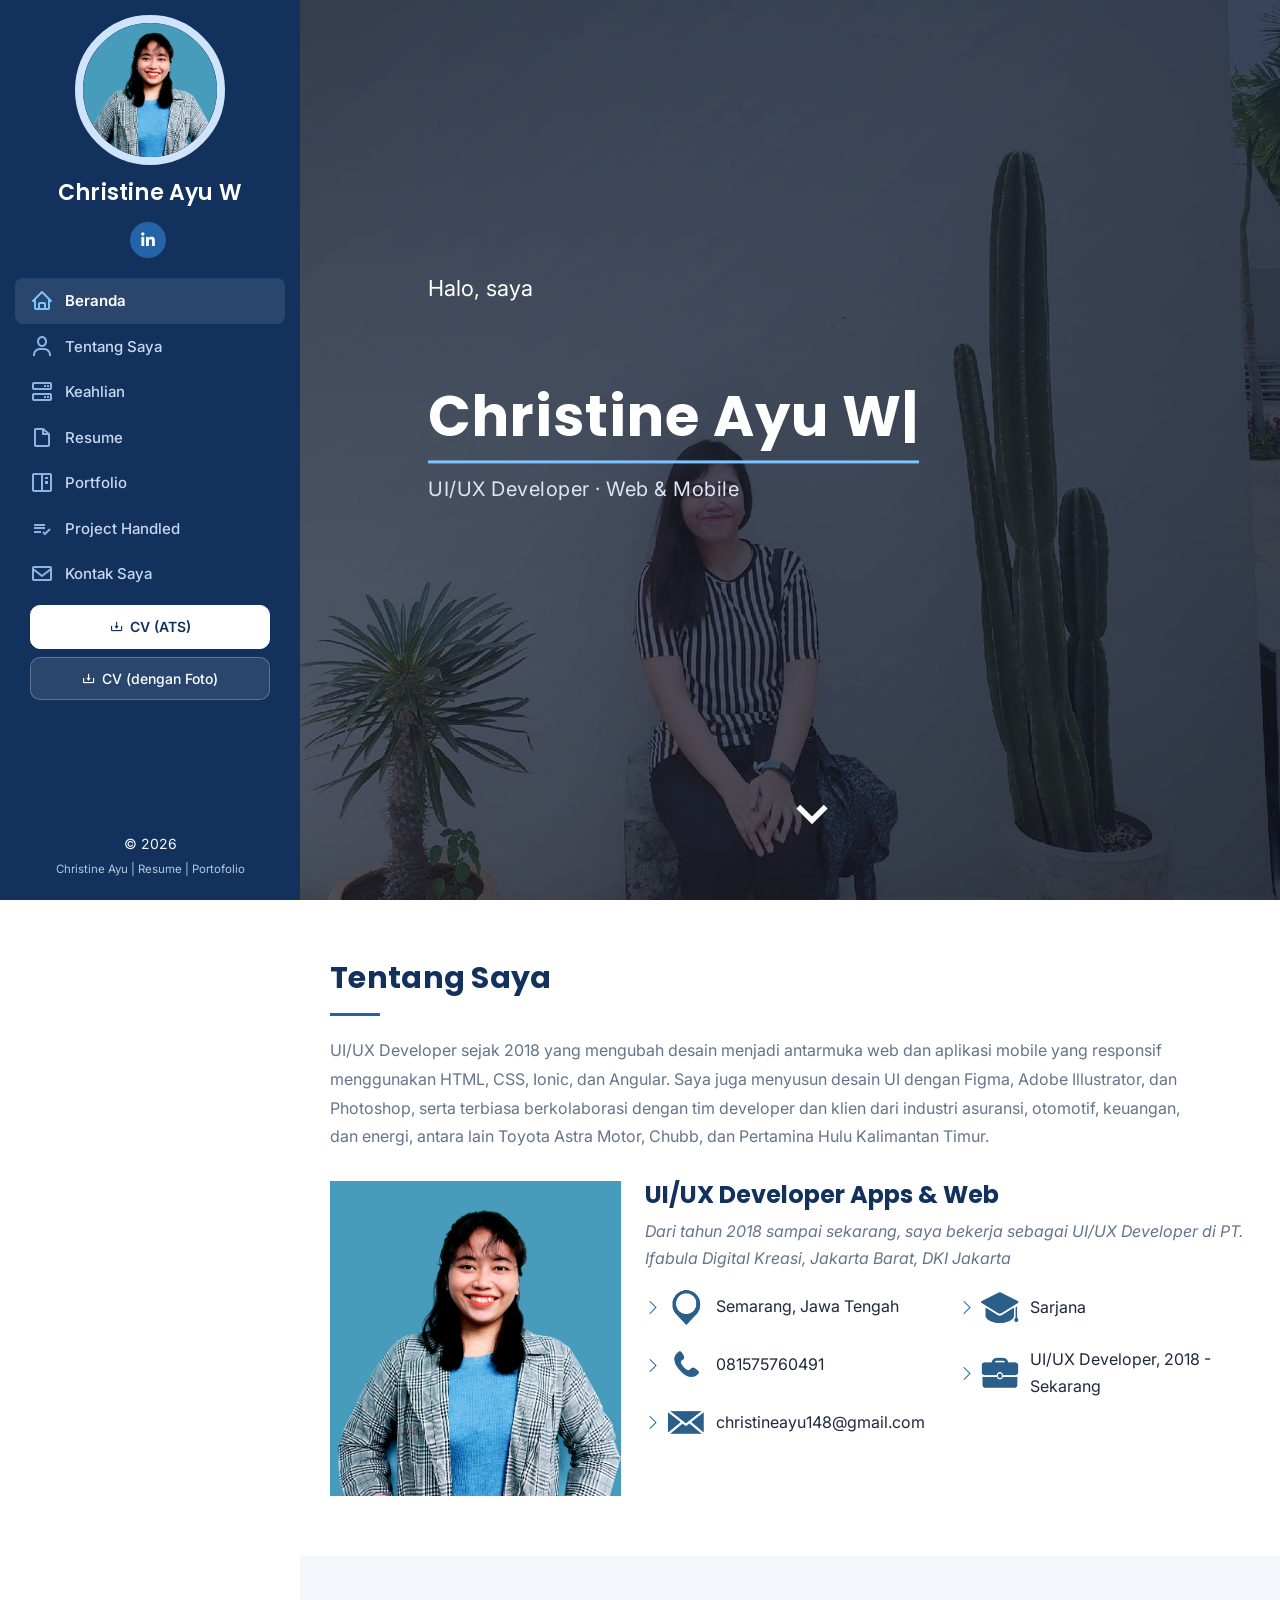
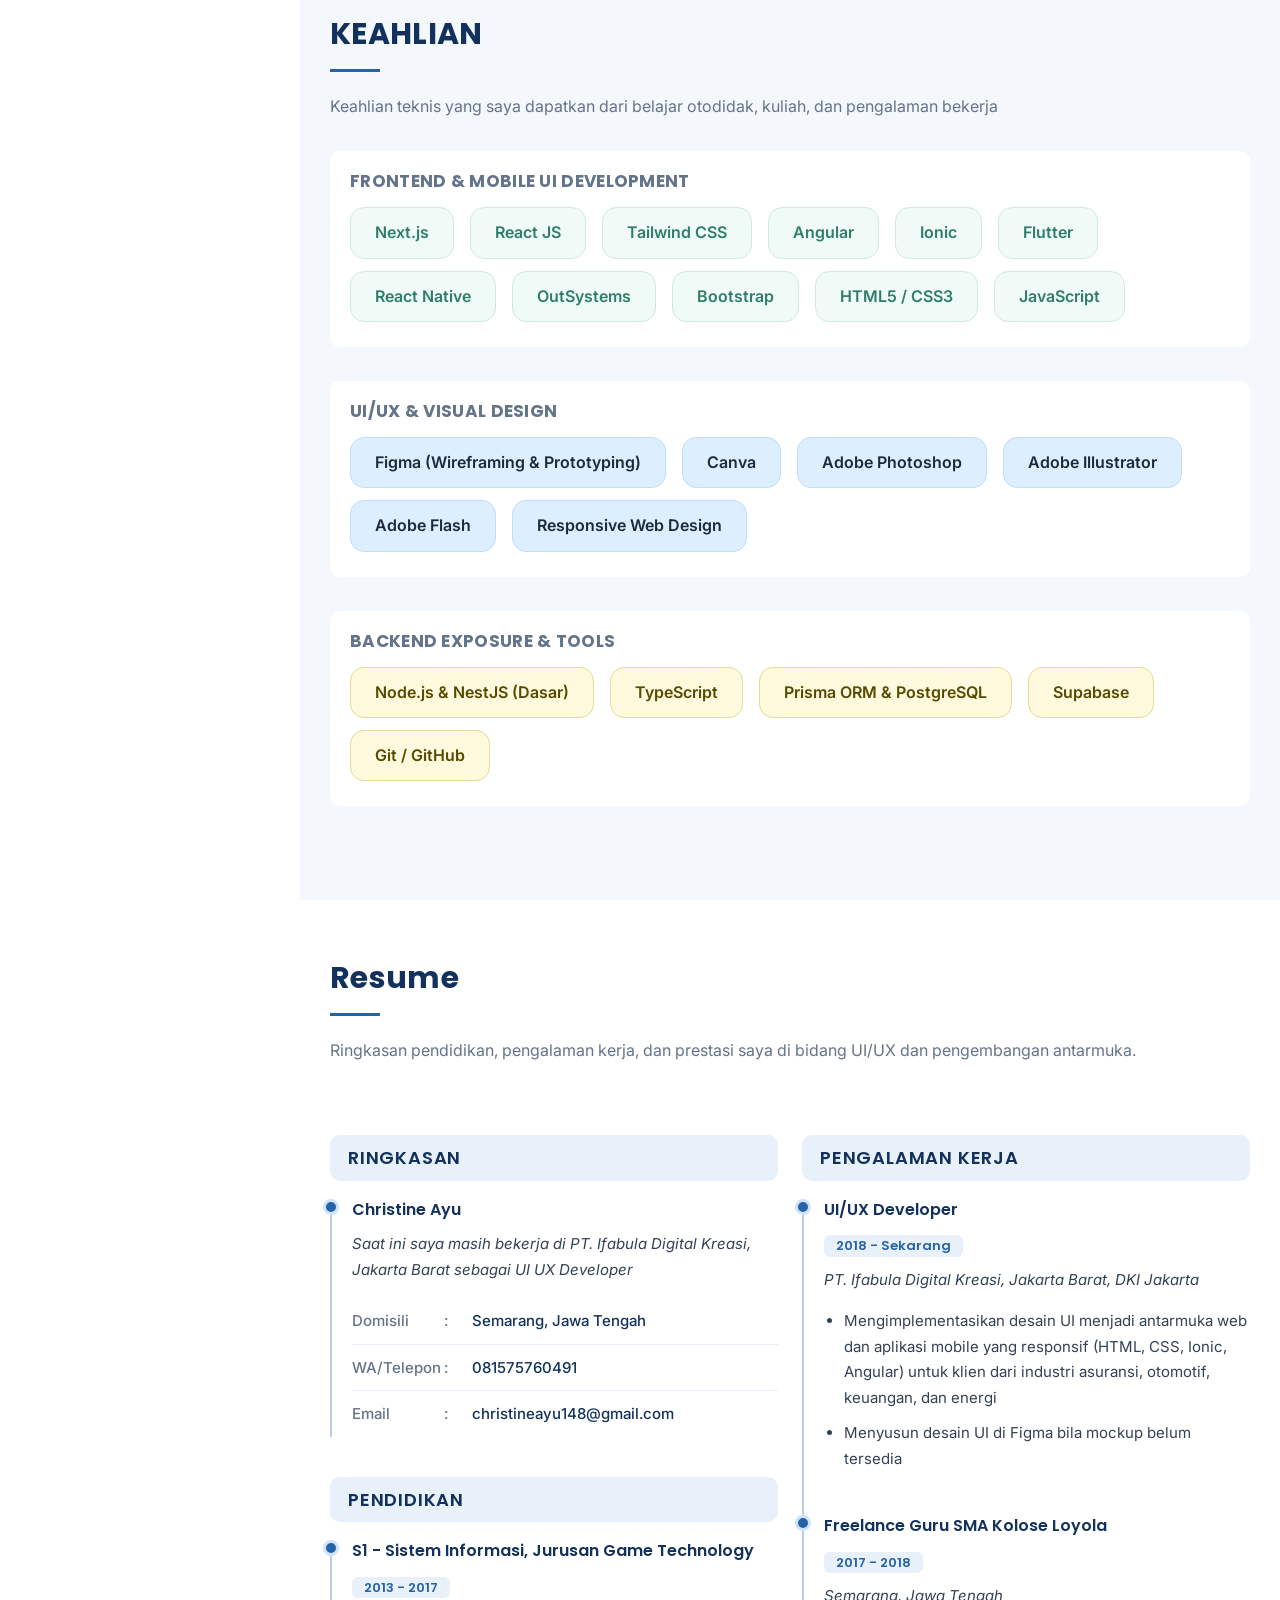
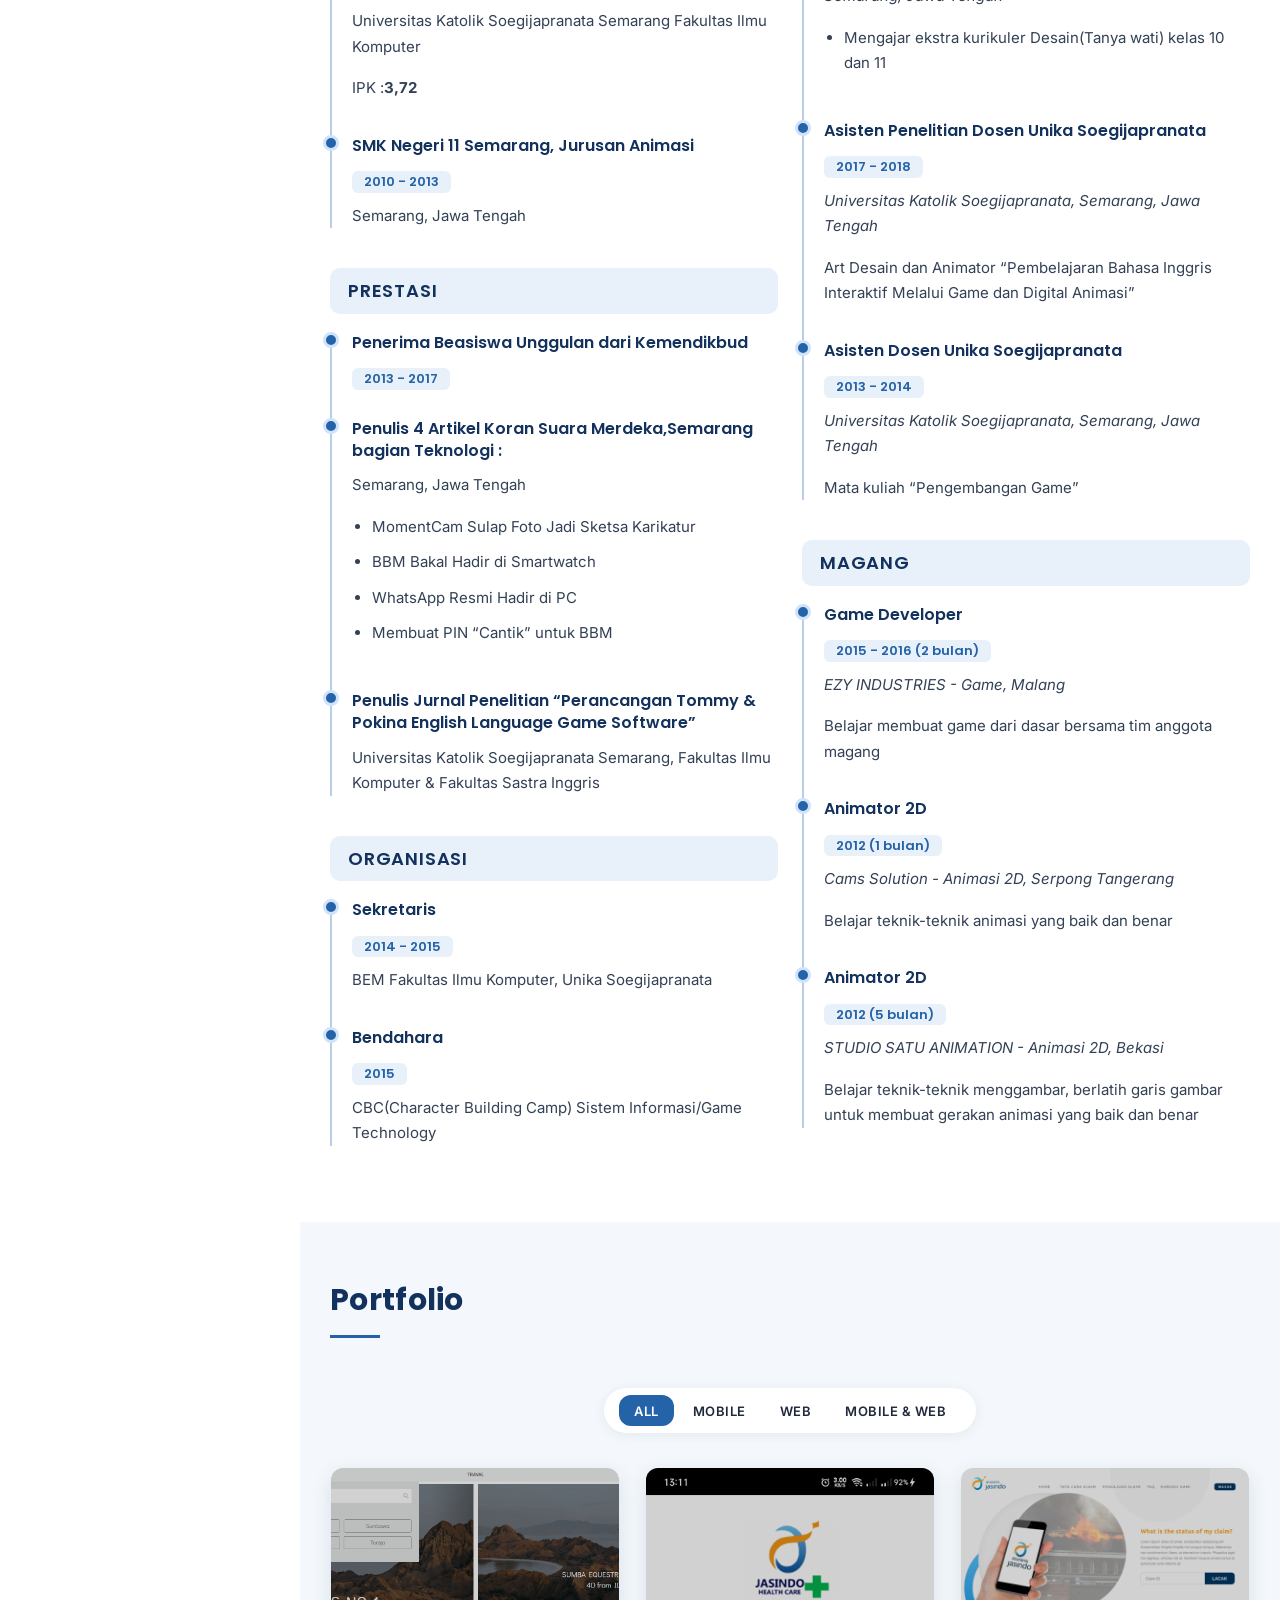
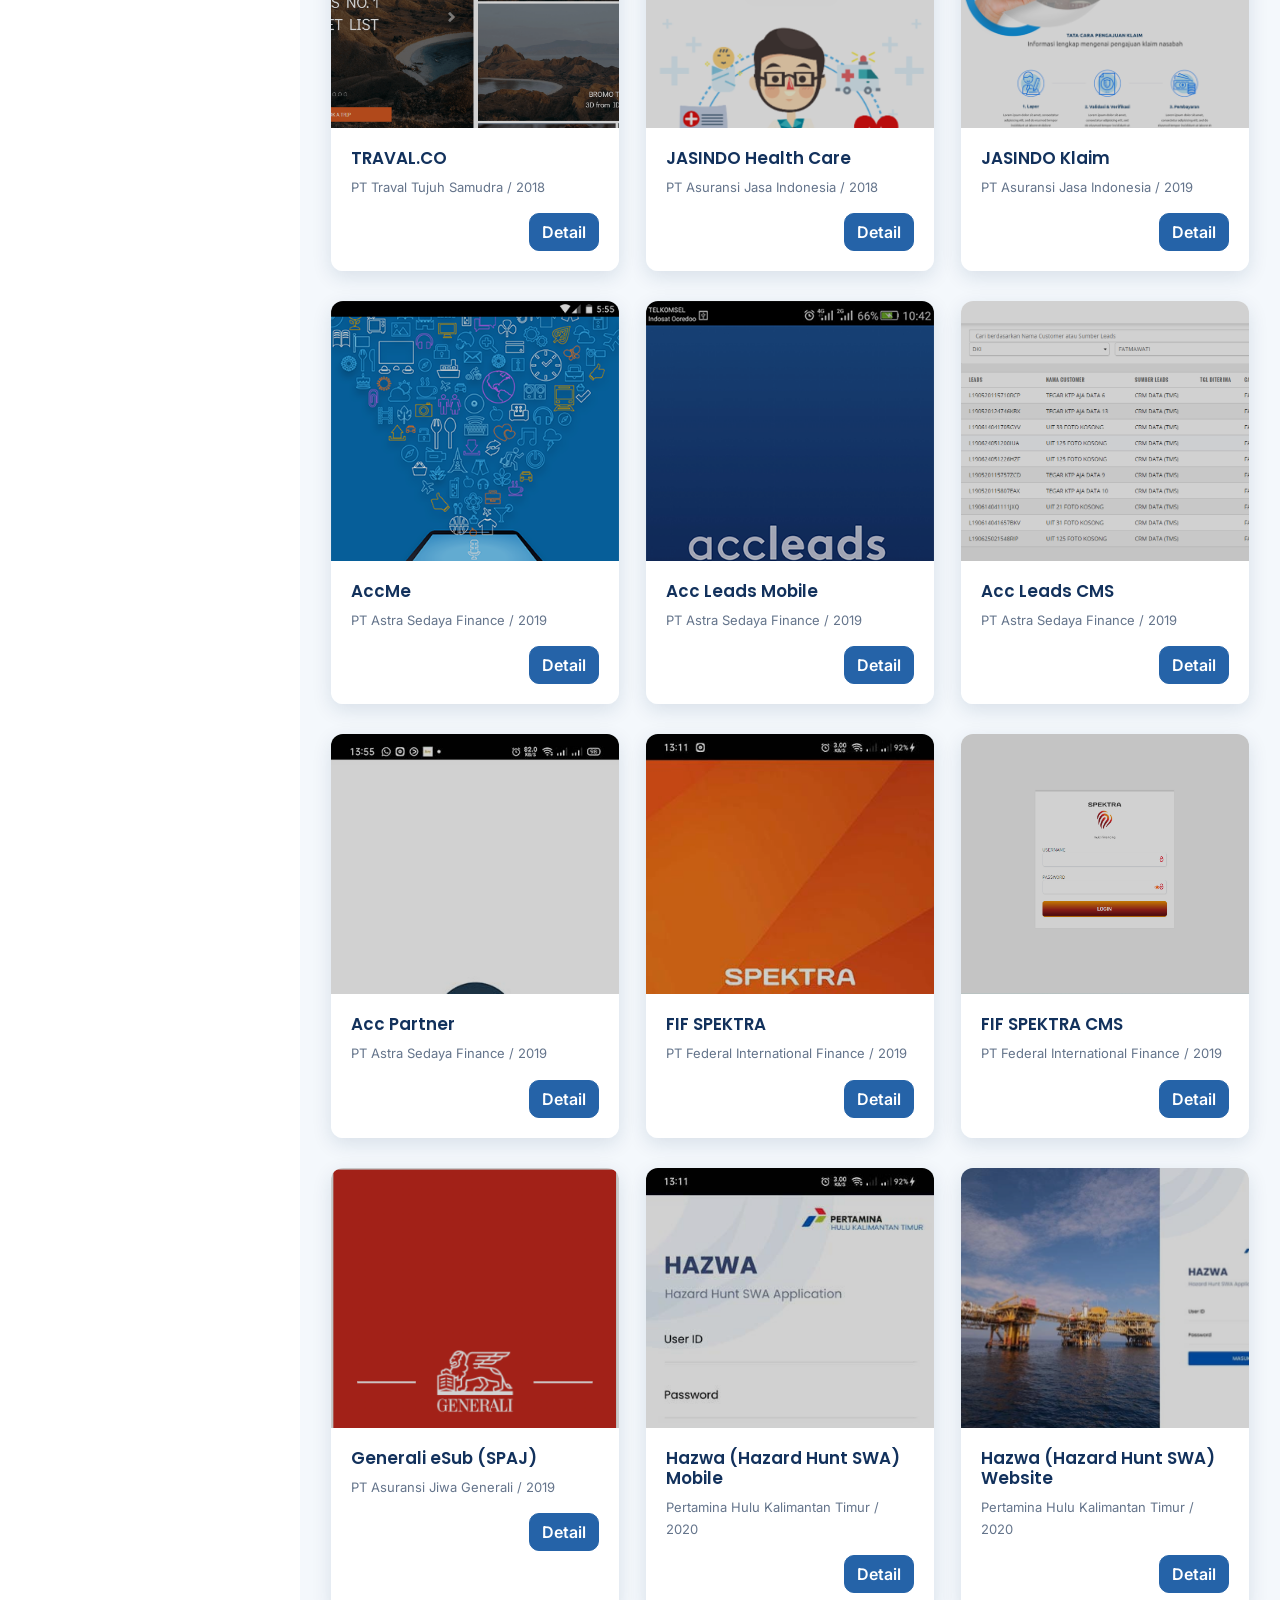
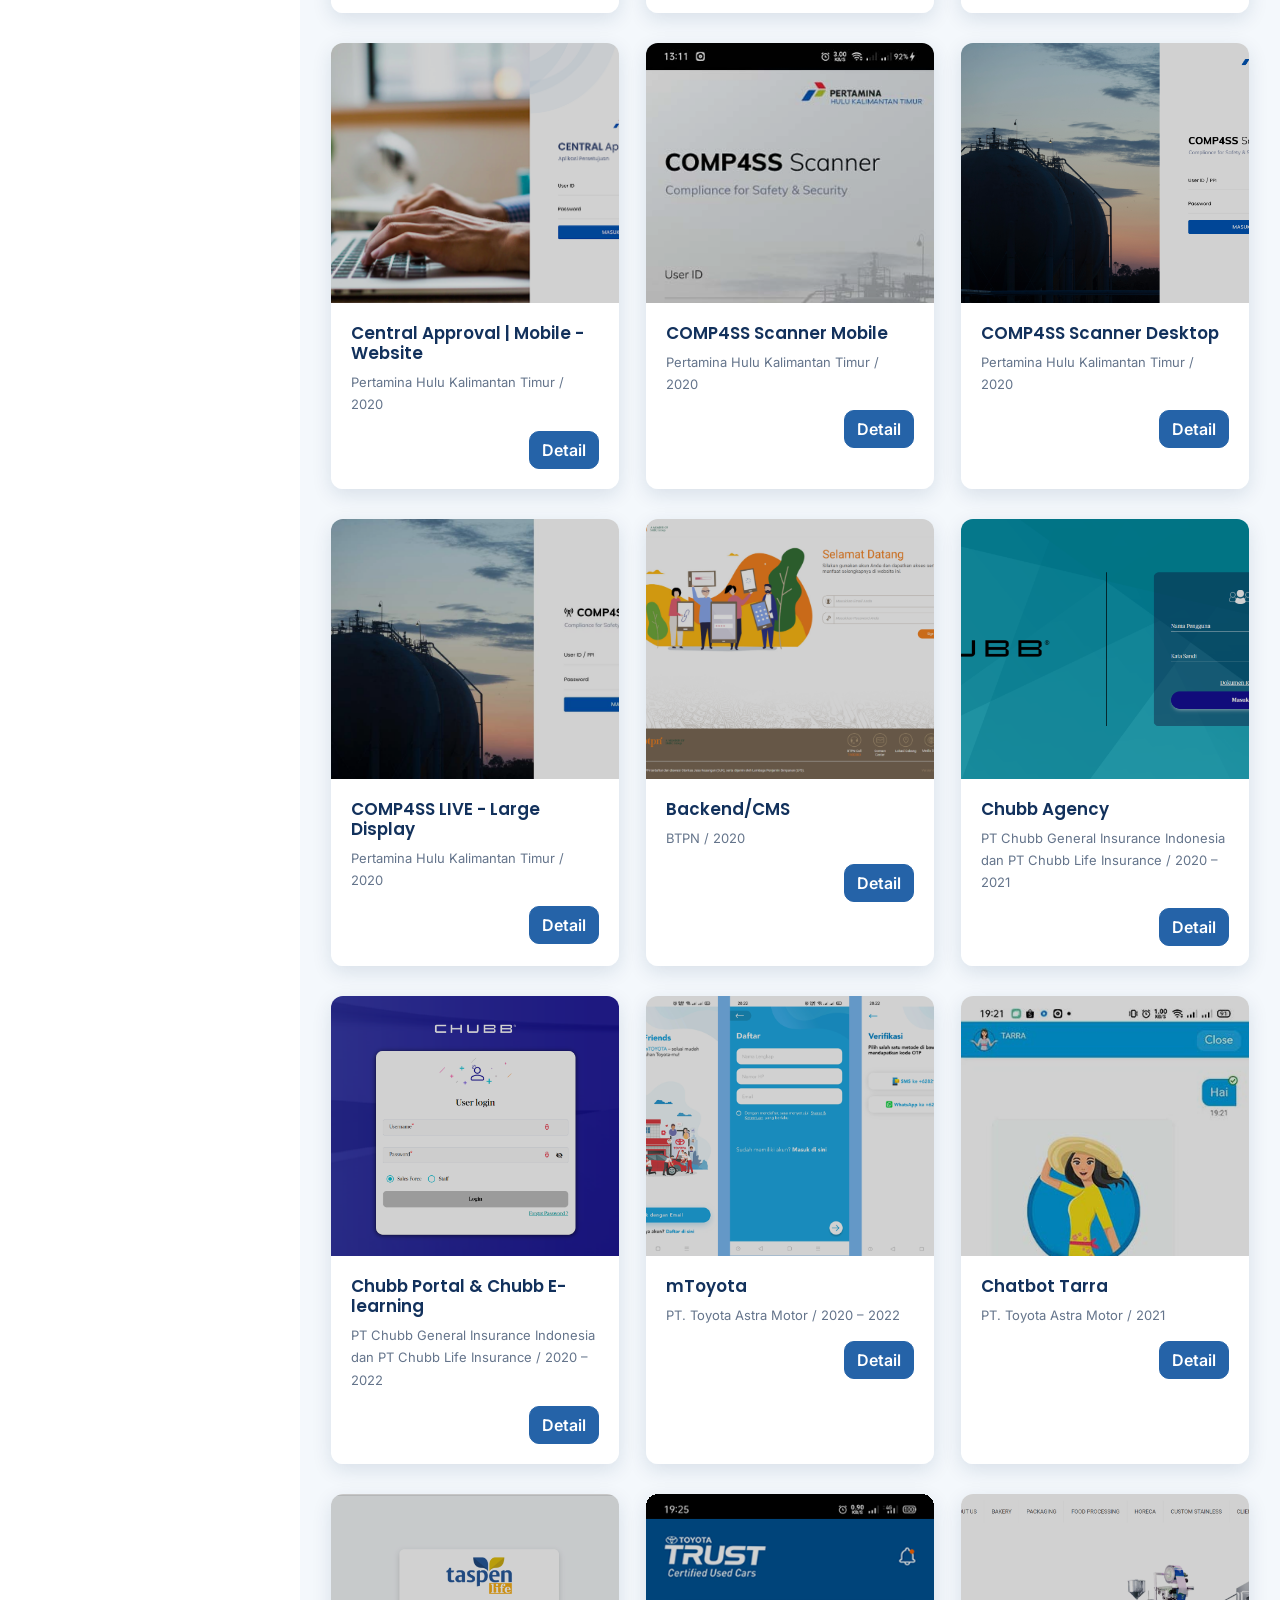
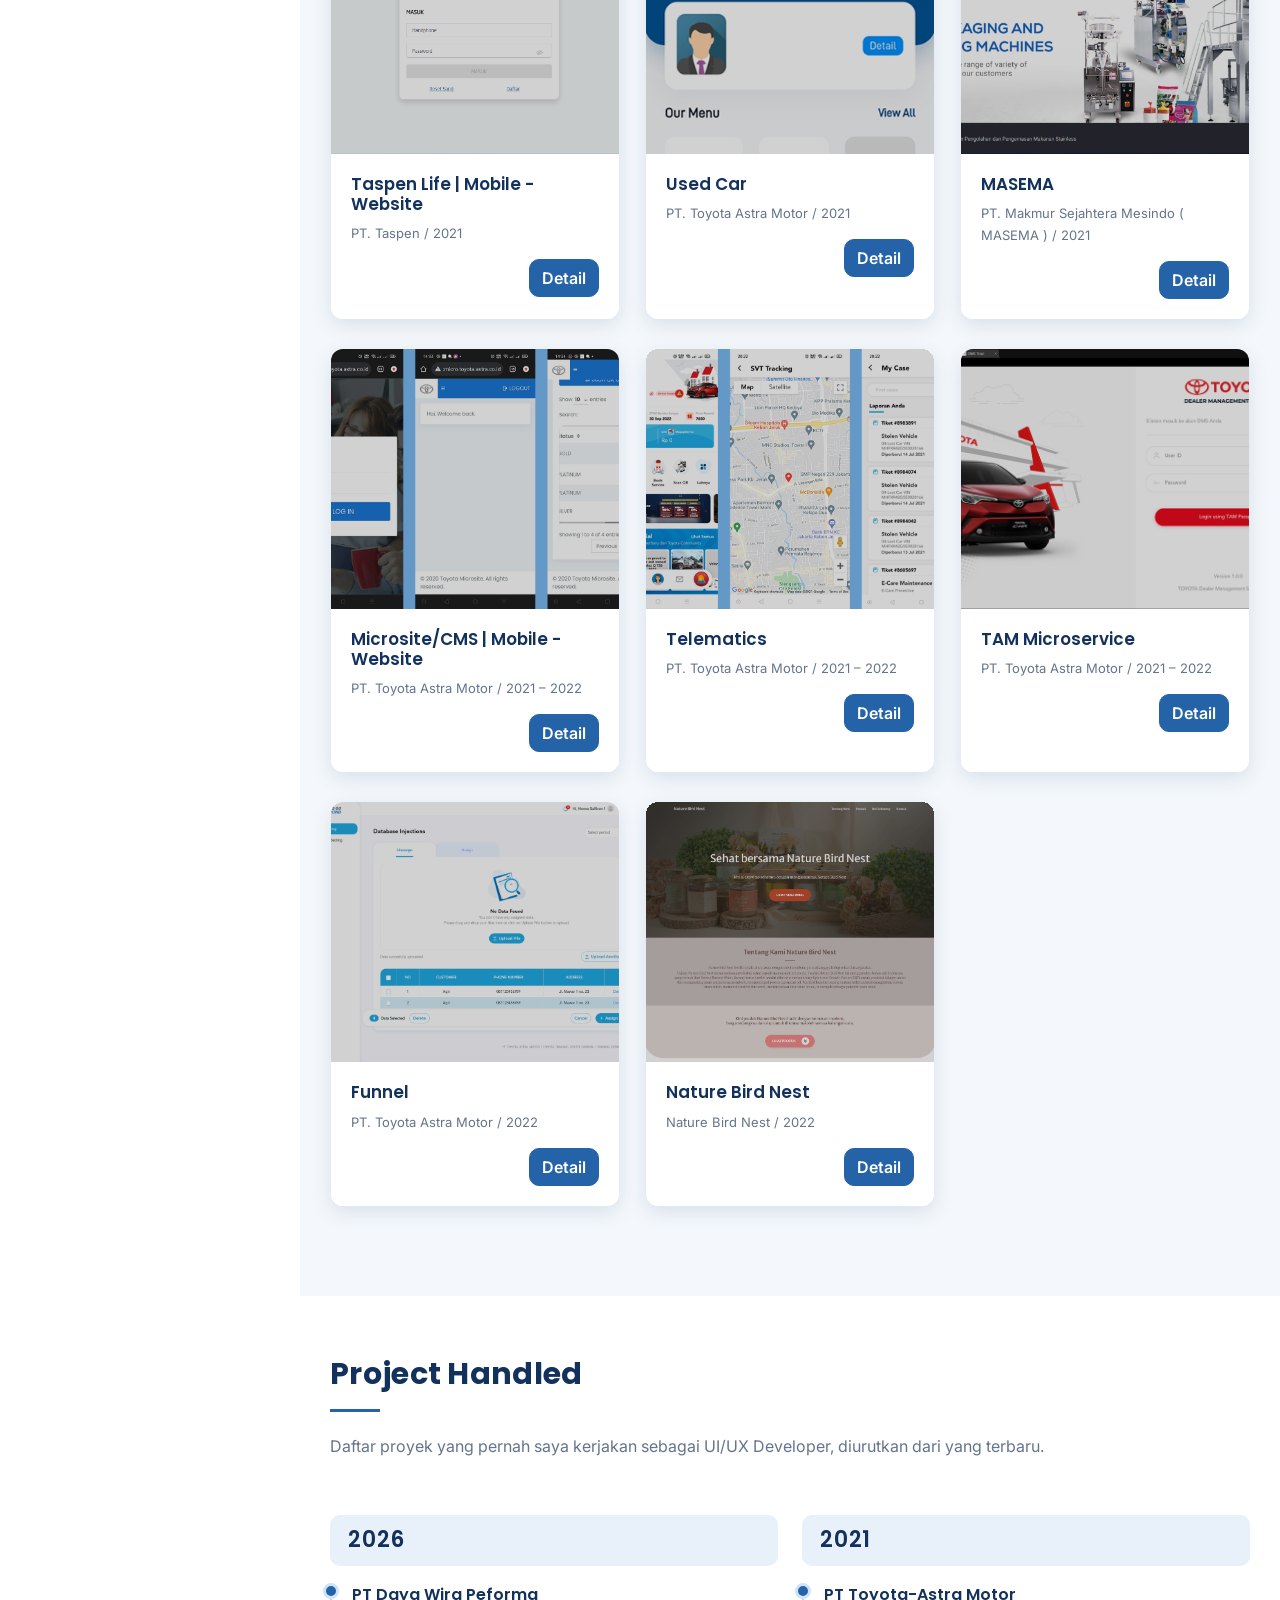
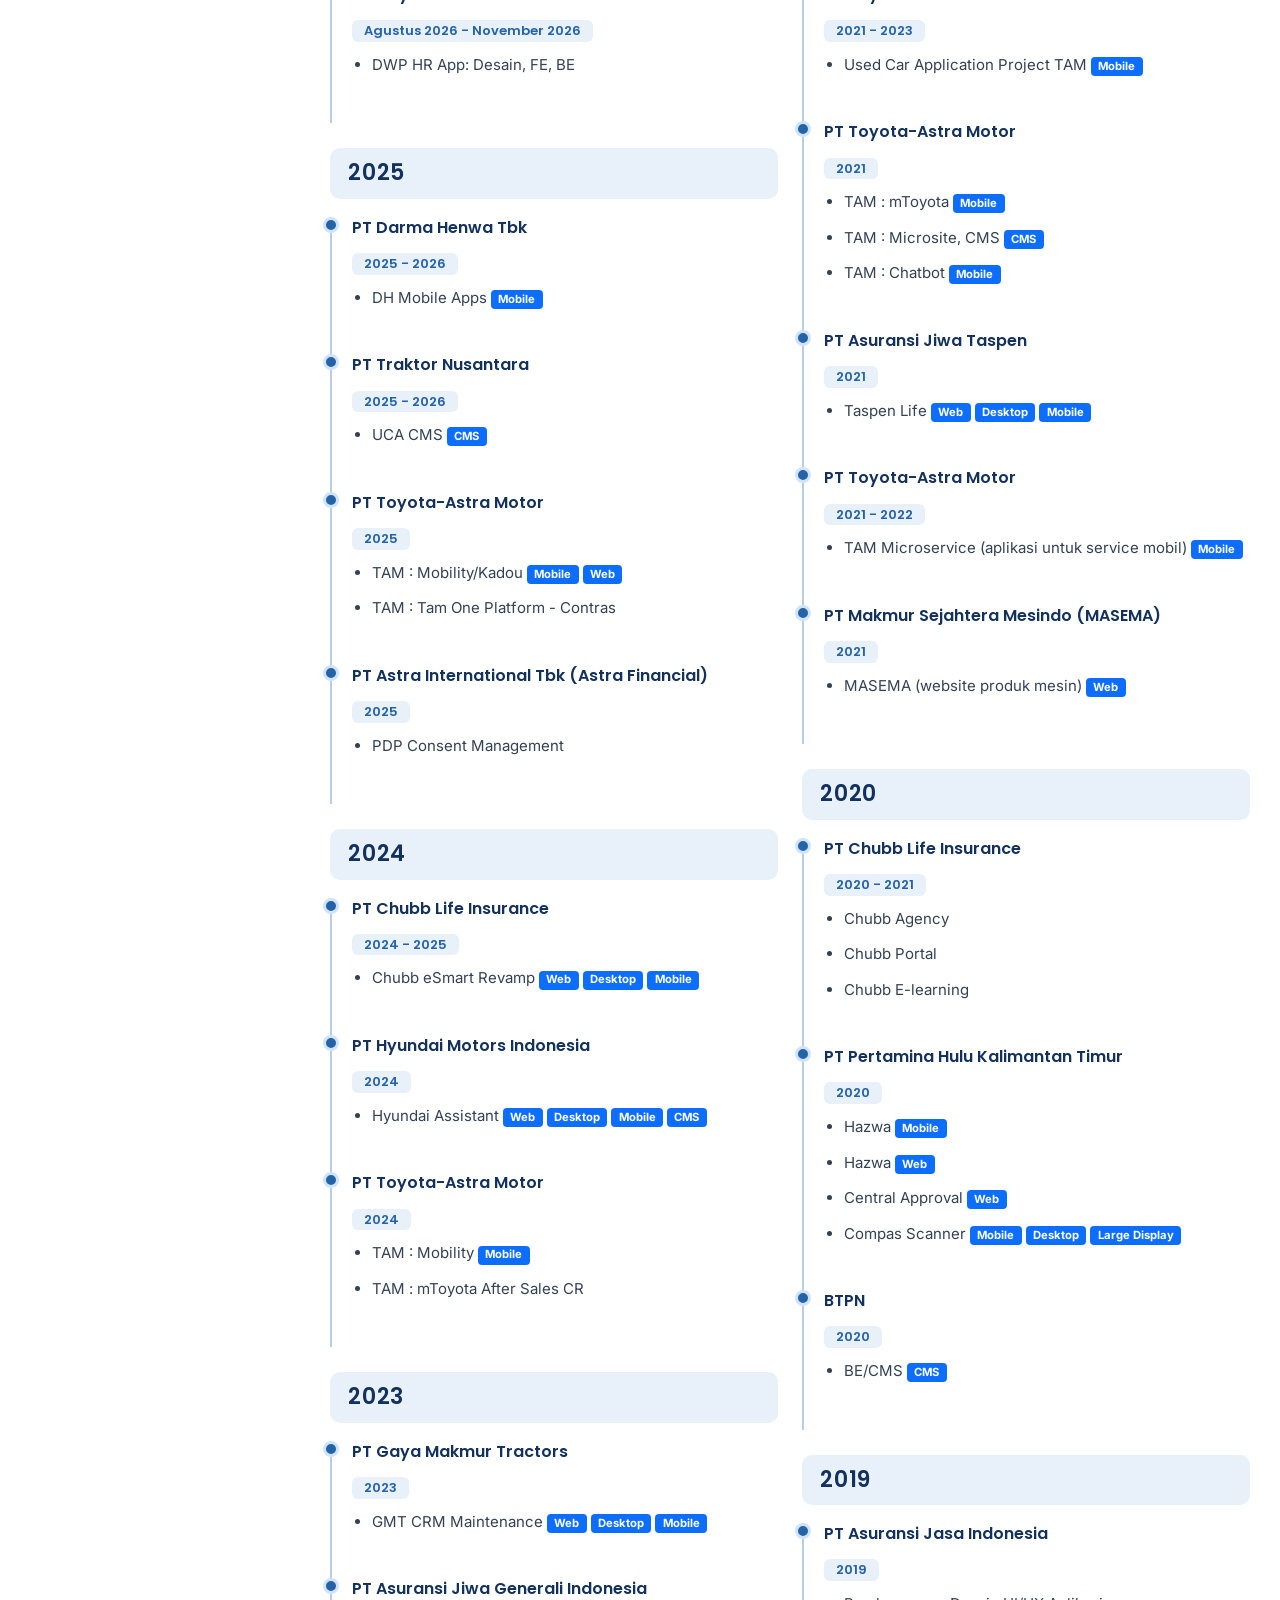
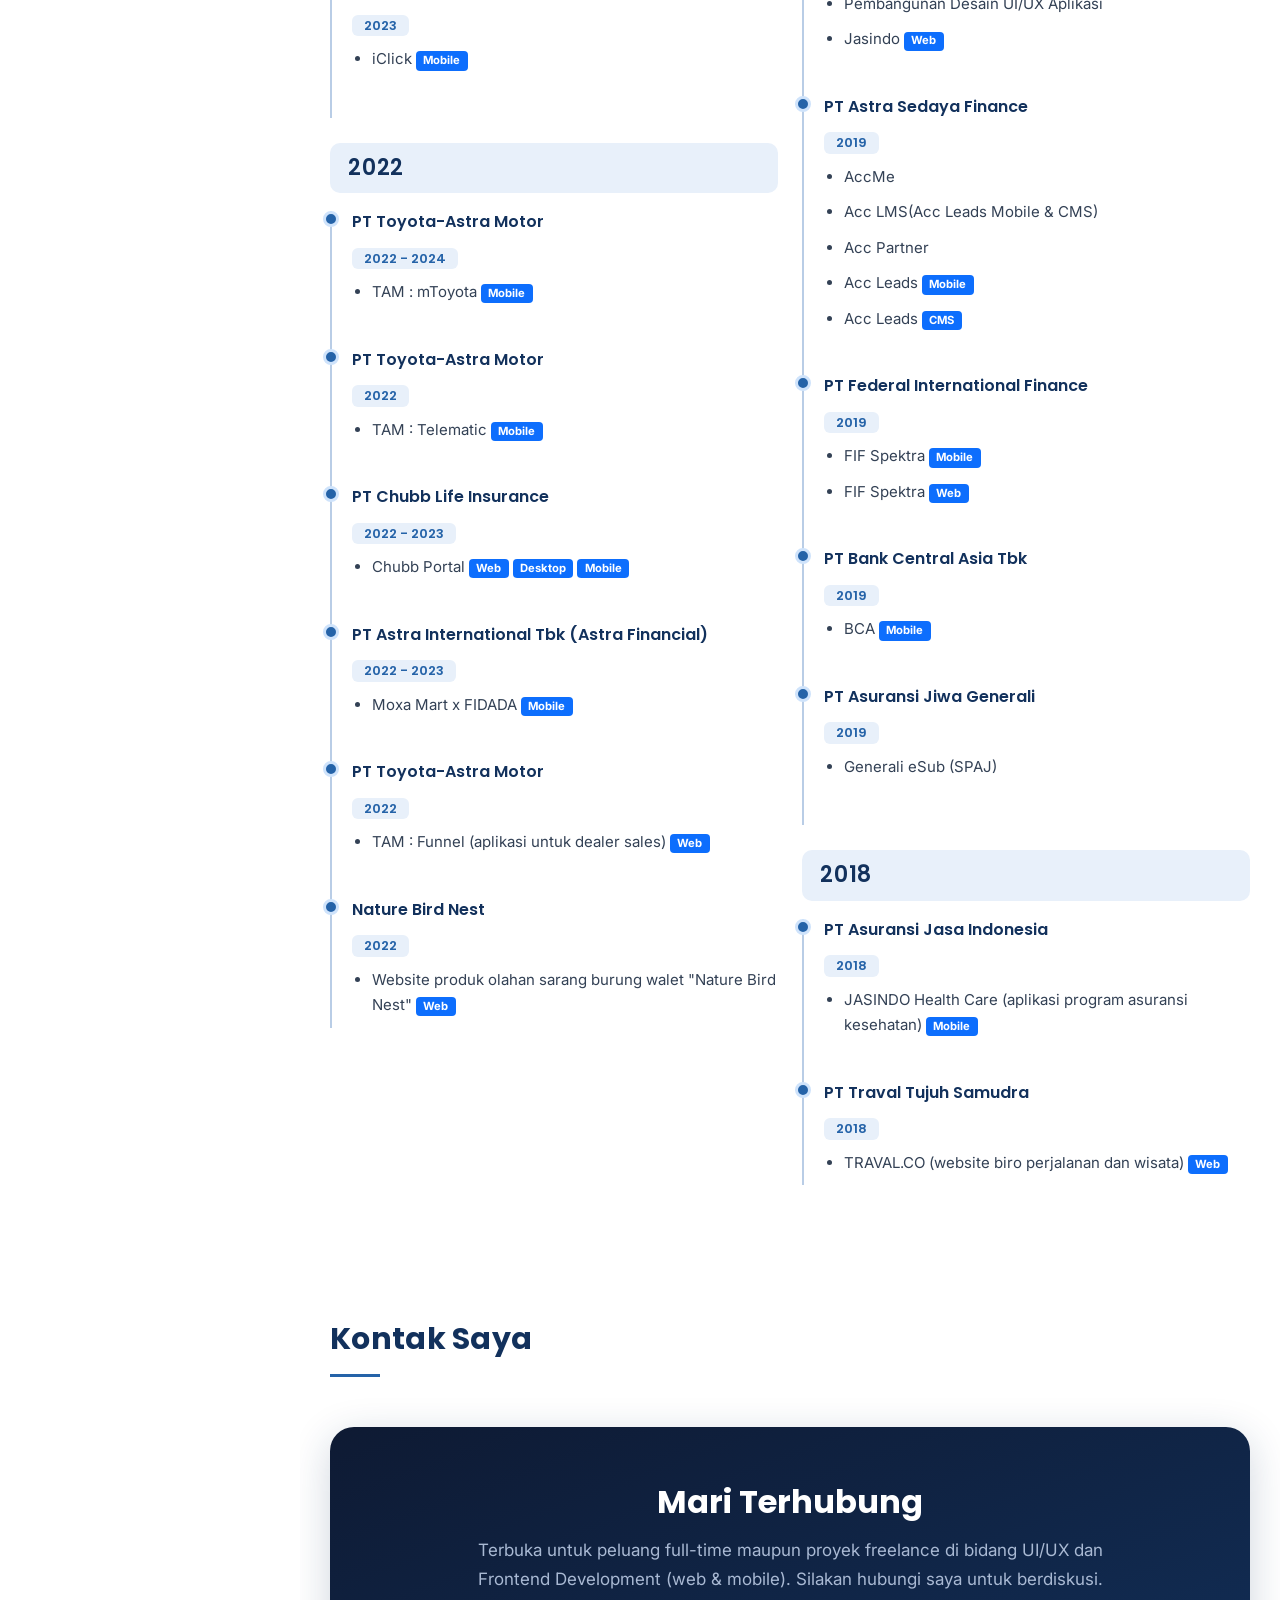
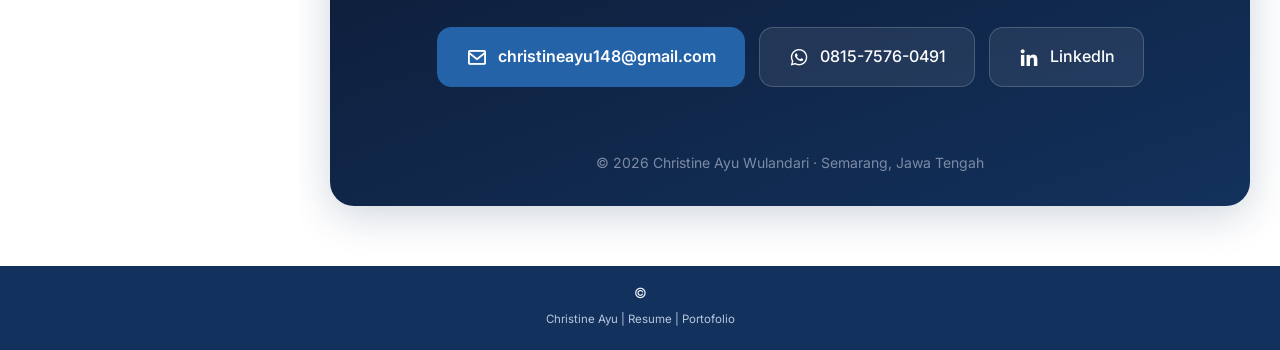
==== index.html @ aa84a395 "Initial commit - CV Online lagi new#10" ====
<!DOCTYPE html>
<html lang="en">

<head>
  <meta charset="utf-8">
  <meta content="width=device-width, initial-scale=1.0" name="viewport">

  <title>Christine Ayu W – UI/UX Developer | CV &amp; Portofolio</title>
  <meta content="CV dan portofolio Christine Ayu W, UI/UX Developer (web &amp; mobile) berbasis di Semarang." name="description">
  <meta content="" name="keywords">

  <!-- Favicons -->
  <link href="assets/img/favicon.png" rel="icon">
  <link href="assets/img/apple-touch-icon.png" rel="apple-touch-icon">

  <!-- Google Fonts -->
  <!-- <link href="https://fonts.googleapis.com/css?family=Open+Sans:300,300i,400,400i,600,600i,700,700i|Raleway:300,300i,400,400i,500,500i,600,600i,700,700i|Poppins:300,300i,400,400i,500,500i,600,600i,700,700i" rel="stylesheet"> -->

  <link rel="preconnect" href="https://fonts.googleapis.com">
  <link rel="preconnect" href="https://fonts.gstatic.com" crossorigin>
  <link href="https://fonts.googleapis.com/css2?family=Inter:wght@400;500;600&family=Poppins:wght@500;600;700&display=swap" rel="stylesheet">

  <!-- Vendor CSS Files -->
  <link href="assets/vendor/aos/aos.css" rel="stylesheet">
  <link href="assets/vendor/bootstrap/css/bootstrap.min.css" rel="stylesheet">
  <link href="assets/vendor/bootstrap-icons/bootstrap-icons.css" rel="stylesheet">
  <link href="assets/vendor/boxicons/css/boxicons.min.css" rel="stylesheet">
  <link href="assets/vendor/glightbox/css/glightbox.min.css" rel="stylesheet">
  <link href="assets/vendor/swiper/swiper-bundle.min.css" rel="stylesheet">

  <!-- Template Main CSS File -->
  <link href="assets/css/style.css" rel="stylesheet">
  <link href="assets/css/components.css" rel="stylesheet">
  <!-- =======================================================
  * Template Name: iPortfolio - v3.7.0
  * Template URL: https://bootstrapmade.com/iportfolio-bootstrap-portfolio-websites-template/
  * Author: BootstrapMade.com
  * License: https://bootstrapmade.com/license/
  ======================================================== -->
<style>
  #hero .hero-role{font-size:20px;margin-top:22px;letter-spacing:.5px}
  .skill-block{margin-bottom:34px}
  .skill-block h4{font-size:17px;font-weight:700;text-transform:uppercase;letter-spacing:.3px;color:#64748b;margin-bottom:16px;font-family:"Poppins",sans-serif}
  .skill-chip{display:inline-block;border-radius:14px;padding:11px 24px;margin:0 12px 12px 0;font-size:16px;font-weight:600}
  .chip-fe{background:#f0faf6;border:1px solid #d3e8e0;color:#2f7d6b}
  .chip-ux{background: #ddeeff;color: #1e293b;border: 1px solid #bddeff;}
  .chip-be{background: #fffadd;color: #574a00;border: 1px solid #e6da95;}
</style>
</head>

<body>

  <!-- ======= Mobile nav toggle button ======= -->
  <i class="bi bi-list mobile-nav-toggle d-xl-none"></i>

  <!-- ======= Header ======= -->
  <header id="header">
  <div class="d-flex flex-column">

    <div class="profile">
      <div class="box-avatar">
        <img src="assets/img/edit-foto-selfie.png" alt="" class="img-avatar">
      </div>
      <h1 class="text-light"><a href="index.html">Christine Ayu W</a></h1>
      <div class="social-links mt-3 text-center">
        <!-- <a href="#" class="twitter"><i class="bx bxl-twitter"></i></a>
        <a href="#" class="facebook"><i class="bx bxl-facebook"></i></a> -->
        <a href="https://www.linkedin.com/in/christine-ayu-21b0bb151" class="linkedin"><i class="bx bxl-linkedin"></i></a>
      </div>
    </div>

    <nav id="navbar" class="nav-menu navbar">
      <ul>
        <li><a href="#hero" class="nav-link scrollto active"><i class="bx bx-home"></i> <span>Beranda</span></a></li>
        <li><a href="#about" class="nav-link scrollto"><i class="bx bx-user"></i> <span>Tentang Saya</span></a></li>
        <li><a href="#skills" class="nav-link scrollto"><i class="bx bx-server"></i> <span>Keahlian</span></a></li>
        <li><a href="#resume" class="nav-link scrollto"><i class="bx bx-file-blank"></i> <span>Resume</span></a></li>
        <li><a href="#portofolio" class="nav-link scrollto"><i class="bx bx-book-content"></i> <span>Portfolio</span></a></li>
        <li><a href="index.php#projects" class="nav-link scrollto"><i class="bx bx-list-check"></i> <span>Project Handled</span></a></li>
        <li><a href="#contact" class="nav-link scrollto"><i class="bx bx-envelope"></i> <span>Kontak Saya</span></a></li>
      </ul>
    </nav><!-- .nav-menu -->
    <div class="sidebar-cv">
      <a class="sc-btn sc-main" href="assets/cv/CV_ATS_Christine_Ayu_Wulandari.pdf" download><i class="bx bx-download"></i> CV (ATS)</a>
      <a class="sc-btn" href="assets/cv/CV_Christine_Ayu_Wulandari_Berwarna.pdf" download><i class="bx bx-download"></i> CV (dengan Foto)</a>
    </div>
    <footer id="footer">
      <div class="copyright">
        <span>&copy;</span>
        <span id="copyright"><script>document.getElementById('copyright').appendChild(document.createTextNode(new Date().getFullYear()))</script></span>
      </div>
      <div class="credits">Christine Ayu | Resume | Portofolio</div>
    </footer>
  </div>
</header><!-- End Header -->
  <!-- End Header -->

  <!-- ======= Hero Section ======= -->
  <section id="hero" class="d-flex flex-column justify-content-center align-items-center">
    <div class="box-container">
      <div class="hai-container" >
        <p>Halo, saya</p>
      </div>
      <div class="hero-container" >
        <h1 data-aos="fade-in"><span class="typed" data-typed-items="Christine Ayu Wulandari"></span></h1>
        <p class="hero-role">UI/UX Developer · Web &amp; Mobile</p>
        <!-- <p>I'm <span class="typed" data-typed-items="Designer, Developer, Freelancer, Photographer"></span></p> -->
      </div>
      <a href="#about" class="btn-scroll scrollto btnPos" title="Scroll Down"><i class="bx bx-chevron-down"></i></a>
    </div>
  </section><!-- End Hero -->

  <main id="main">

    <!-- ======= About Section ======= -->
    <section id="about" class="about" name="about">
      <div class="container">

        <div class="section-title">
          <h2>Tentang Saya</h2>
          <p>UI/UX Developer sejak 2018 yang mengubah desain menjadi antarmuka web dan aplikasi mobile yang responsif menggunakan HTML, CSS, Ionic, dan Angular. Saya juga menyusun desain UI dengan Figma, Adobe Illustrator, dan Photoshop, serta terbiasa berkolaborasi dengan tim developer dan klien dari industri asuransi, otomotif, keuangan, dan energi, antara lain Toyota Astra Motor, Chubb, dan Pertamina Hulu Kalimantan Timur.</p>
        </div>

        <div class="row">
          <div class="col-lg-4 box-foto-resume" data-aos="fade-right">
            <img src="assets/img/edit-foto-selfie-2.png" class="img-fluid" alt="">
          </div>
          <div class="col-lg-8 pt-4 pt-lg-0 content" data-aos="fade-left">
            <h3>UI/UX Developer Apps &amp; Web</h3>
            <p class="fst-italic">
              Dari tahun 2018 sampai sekarang, saya bekerja sebagai UI/UX Developer di PT. Ifabula Digital Kreasi, Jakarta Barat, DKI Jakarta
            </p>
            <div class="row box-dataDiri">
              <div class="col-lg-6">
                <ul>
                  <li><i class="bi bi-chevron-right"></i> <strong><img src="./assets/img/icon-resume-08.png"></strong> <span>Semarang, Jawa Tengah</span></li>
                  <li><i class="bi bi-chevron-right"></i> <strong><img src="./assets/img/icon-resume-06.png"></strong> <span>081575760491</span></li>
                  <li><i class="bi bi-chevron-right"></i> <strong><img src="./assets/img/icon-resume-05.png"></strong> <span>christineayu148@gmail.com</span></li>
                </ul>
              </div>
              <div class="col-lg-6">
                <ul>
                  <li><i class="bi bi-chevron-right"></i> <strong><img src="./assets/img/icon-resume-04.png"></strong> <span>Sarjana</span></li>
                  <li><i class="bi bi-chevron-right"></i> <strong><img src="./assets/img/icon-resume-03.png"></strong> <span>UI/UX Developer, 2018 - Sekarang</span></li>
                </ul>
              </div>
            </div>
          </div>
        </div>

      </div>
    </section><!-- End About Section -->

    <!-- ======= Facts Section ======= -->
    <!-- <section id="facts" class="facts">
      <div class="container">

        <div class="section-title">
          <h2>Facts</h2>
          <p>Magnam dolores commodi suscipit. Necessitatibus eius consequatur ex aliquid fuga eum quidem. Sit sint consectetur velit. Quisquam quos quisquam cupiditate. Et nemo qui impedit suscipit alias ea. Quia fugiat sit in iste officiis commodi quidem hic quas.</p>
        </div>

        <div class="row no-gutters">

          <div class="col-lg-3 col-md-6 d-md-flex align-items-md-stretch" data-aos="fade-up">
            <div class="count-box">
              <i class="bi bi-emoji-smile"></i>
              <span data-purecounter-start="0" data-purecounter-end="232" data-purecounter-duration="1" class="purecounter"></span>
              <p><strong>Happy Clients</strong> consequuntur quae</p>
            </div>
          </div>

          <div class="col-lg-3 col-md-6 d-md-flex align-items-md-stretch" data-aos="fade-up" data-aos-delay="100">
            <div class="count-box">
              <i class="bi bi-journal-richtext"></i>
              <span data-purecounter-start="0" data-purecounter-end="521" data-purecounter-duration="1" class="purecounter"></span>
              <p><strong>Projects</strong> adipisci atque cum quia aut</p>
            </div>
          </div>

          <div class="col-lg-3 col-md-6 d-md-flex align-items-md-stretch" data-aos="fade-up" data-aos-delay="200">
            <div class="count-box">
              <i class="bi bi-headset"></i>
              <span data-purecounter-start="0" data-purecounter-end="1453" data-purecounter-duration="1" class="purecounter"></span>
              <p><strong>Hours Of Support</strong> aut commodi quaerat</p>
            </div>
          </div>

          <div class="col-lg-3 col-md-6 d-md-flex align-items-md-stretch" data-aos="fade-up" data-aos-delay="300">
            <div class="count-box">
              <i class="bi bi-people"></i>
              <span data-purecounter-start="0" data-purecounter-end="32" data-purecounter-duration="1" class="purecounter"></span>
              <p><strong>Hard Workers</strong> rerum asperiores dolor</p>
            </div>
          </div>

        </div>

      </div>
    </section> -->
    <!-- End Facts Section -->

    <!-- ======= Skills Section ======= -->
    <section id="skills" class="skills section-bg">
      <div class="container">

        <div class="section-title">
          <h2>KEAHLIAN</h2>
          <p>Keahlian teknis yang saya dapatkan dari belajar otodidak, kuliah, dan pengalaman bekerja</p>
        </div>

        <div class="skill-block" data-aos="fade-up">
          <h4>Frontend &amp; Mobile UI Development</h4>
          <div>
            <span class="skill-chip chip-fe">Next.js</span>
            <span class="skill-chip chip-fe">React JS</span>
            <span class="skill-chip chip-fe">Tailwind CSS</span>
            <span class="skill-chip chip-fe">Angular</span>
            <span class="skill-chip chip-fe">Ionic</span>
            <span class="skill-chip chip-fe">Flutter</span>
            <span class="skill-chip chip-fe">React Native</span>
            <span class="skill-chip chip-fe">OutSystems</span>
            <span class="skill-chip chip-fe">Bootstrap</span>
            <span class="skill-chip chip-fe">HTML5 / CSS3</span>
            <span class="skill-chip chip-fe">JavaScript</span>
          </div>
        </div>
        <div class="skill-block" data-aos="fade-up">
          <h4>UI/UX &amp; Visual Design</h4>
          <div>
            <span class="skill-chip chip-ux">Figma (Wireframing &amp; Prototyping)</span>
            <span class="skill-chip chip-ux">Canva</span>
            <span class="skill-chip chip-ux">Adobe Photoshop</span>
            <span class="skill-chip chip-ux">Adobe Illustrator</span>
            <!-- <span class="skill-chip chip-ux">CorelDraw</span> -->
            <span class="skill-chip chip-ux">Adobe Flash</span>
            <!-- <span class="skill-chip chip-ux">3ds Max</span> -->
            <span class="skill-chip chip-ux">Responsive Web Design</span>
          </div>
        </div>
        <div class="skill-block" data-aos="fade-up">
          <h4>Backend Exposure &amp; Tools</h4>
          <div>
            <span class="skill-chip chip-be">Node.js &amp; NestJS (Dasar)</span>
            <span class="skill-chip chip-be">TypeScript</span>
            <span class="skill-chip chip-be">Prisma ORM &amp; PostgreSQL</span>
            <span class="skill-chip chip-be">Supabase</span>
            <span class="skill-chip chip-be">Git / GitHub</span>
          </div>
        </div>

      </div>
    </section><!-- End Skills Section -->

    <!-- ======= Resume Section ======= -->
    <section id="resume" class="resume">
      <div class="container">

        <div class="section-title">
          <h2>Resume</h2>
          <p>Ringkasan pendidikan, pengalaman kerja, dan prestasi saya di bidang UI/UX dan pengembangan antarmuka.</p>
        </div>

        <div class="row">
          <div class="col-lg-6" data-aos="fade-up">
            <div>
              <h3 class="resume-title">Ringkasan</h3>
              <div class="resume-item pb-0">
                <h4>Christine Ayu</h4>
                <p><em>Saat ini saya masih bekerja di PT. Ifabula Digital Kreasi, Jakarta Barat sebagai UI UX Developer</em></p>
                <ul class="summaryBox">
                  <li><span class="lbl">Domisili</span><span class="val">Semarang, Jawa Tengah</span></li>
                  <li><span class="lbl">WA/Telepon</span><span class="val">081575760491</span></li>
                  <li><span class="lbl">Email</span><span class="val">christineayu148@gmail.com</span></li>
                </ul>
              </div>
            </div>

            <div>
              <h3 class="resume-title">Pendidikan</h3>
              <div class="resume-item">
                <h4>S1 - Sistem Informasi, Jurusan Game Technology</h4>
                <h5>2013 - 2017</h5>
                <p>Universitas Katolik Soegijapranata Semarang
                  Fakultas Ilmu Komputer</p>
                <p>IPK :<b>3,72</b></p>
              </div>
              <div class="resume-item">
                <h4>SMK Negeri 11 Semarang, Jurusan Animasi</h4>
                <h5>2010 - 2013</h5>
                <p>Semarang, Jawa Tengah</p>
              </div>
            </div>

            <div>
              <h3 class="resume-title">Prestasi</h3>
              <div class="resume-item">
                <h4>Penerima Beasiswa Unggulan dari Kemendikbud</h4>
                <h5>2013 - 2017</h5>
              </div>
              <div class="resume-item">
                <h4>Penulis 4 Artikel Koran Suara Merdeka,Semarang bagian Teknologi :</h4>
                <p>Semarang, Jawa Tengah</p>
                <ul>
                  <li>MomentCam Sulap Foto Jadi Sketsa Karikatur</li>
                  <li>BBM Bakal Hadir di Smartwatch</li>
                  <li>WhatsApp Resmi Hadir di PC</li>
                  <li>Membuat PIN “Cantik” untuk BBM </li>
                </ul>
              </div>
              <div class="resume-item">
                <h4>Penulis Jurnal Penelitian “Perancangan Tommy & Pokina English Language Game Software”</h4>
                <p>Universitas Katolik Soegijapranata Semarang, Fakultas Ilmu Komputer & Fakultas Sastra Inggris</p>
              </div>
            </div>


            <div>
              <h3 class="resume-title">Organisasi</h3>
              <div class="resume-item">
                <h4>Sekretaris</h4>
                <h5>2014 - 2015</h5>
                <p>BEM Fakultas Ilmu Komputer, Unika Soegijapranata</p>
              </div>
              <div class="resume-item">
                <h4>Bendahara</h4>
                <h5>2015</h5>
                <p>CBC(Character Building Camp) Sistem Informasi/Game 
                  Technology</p>
              </div>
            </div>
          </div>

          <div class="col-lg-6" data-aos="fade-up" data-aos-delay="100">
            <div>
              <h3 class="resume-title">Pengalaman Kerja</h3>
              <div class="resume-item">
                <h4>UI/UX Developer</h4>
                <h5>2018 - Sekarang</h5>
                <p><em>PT. Ifabula Digital Kreasi, Jakarta Barat, DKI Jakarta</em></p>
                <ul>
                  <li>Mengimplementasikan desain UI menjadi antarmuka web dan aplikasi mobile yang responsif (HTML, CSS, Ionic, Angular) untuk klien dari industri asuransi, otomotif, keuangan, dan energi</li>
                  <li>Menyusun desain UI di Figma bila mockup belum tersedia</li>
                </ul>
              </div>

              <div class="resume-item">
                <h4>Freelance Guru SMA Kolose Loyola</h4>
                <h5>2017 - 2018</h5>
                <p><em>Semarang, Jawa Tengah</em></p>
                <ul>
                  <li>Mengajar ekstra kurikuler Desain(Tanya wati) kelas 10 dan 11</li>
                </ul>
              </div>

              <div class="resume-item">
                <h4>Asisten Penelitian Dosen Unika Soegijapranata</h4>
                <h5>2017 - 2018</h5>
                <p><em>Universitas Katolik Soegijapranata, Semarang, Jawa Tengah</em></p>
                <p>Art Desain dan Animator “Pembelajaran Bahasa Inggris Interaktif Melalui 
                  Game dan Digital Animasi”</p>
              </div>

              <div class="resume-item">
                <h4>Asisten Dosen Unika Soegijapranata </h4>
                <h5>2013 - 2014</h5>
                <p><em>Universitas Katolik Soegijapranata, Semarang, Jawa Tengah</em></p>
                <p>Mata kuliah “Pengembangan Game”</p>
              </div>
            </div>

            <div>
              <h3 class="resume-title">Magang</h3>
              <div class="resume-item">
                <h4>Game Developer</h4>
                <h5>2015 - 2016 (2 bulan)</h5>
                <p><em>EZY INDUSTRIES - Game, Malang</em></p>
                <p>Belajar membuat game dari dasar bersama tim anggota magang</p>
              </div>
              <div class="resume-item">
                <h4>Animator 2D </h4>
                <h5>2012 (1 bulan)</h5>
                <p><em>Cams Solution - Animasi 2D, Serpong Tangerang</em></p>
                <p>Belajar teknik-teknik animasi yang baik dan benar</p>
              </div>
              <div class="resume-item">
                <h4>Animator 2D</h4>
                <h5>2012 (5 bulan)</h5>
                <p><em>STUDIO SATU ANIMATION - Animasi 2D, Bekasi</em></p>
                <p>Belajar teknik-teknik menggambar, berlatih garis gambar untuk membuat
                  gerakan animasi yang baik dan benar</p>
              </div>
            </div>

          </div>
        </div>
        <!-- <div class="cv-download">
          <a class="btn btn-primary" href="assets/cv/CV-Christine-Ayu-ATS.pdf" download><i class="bx bx-download"></i> Unduh CV (ATS)</a>
          <a class="btn btn-outline-primary" href="assets/cv/CV-Christine-Ayu-Foto.pdf" download><i class="bx bx-download"></i> Unduh CV (dengan Foto)</a>
        </div> -->
      </div>
    </section><!-- End Resume Section -->

    <!-- ======= Portfolio Section ======= -->
    <section id="portofolio" class="portofolio section-bg">
      <div class="container">

        <div class="section-title">
          <h2>Portfolio</h2>
          <!-- <p>Project yang dikerjakan</p> -->
        </div>

        <div class="row" data-aos="fade-up">
          <div class="col-lg-12 d-flex justify-content-center">
            <ul id="portofolio-flters">
              <li data-filter="*" class="filter-active">All</li>
              <li data-filter=".filter-app">Mobile</li>
              <li data-filter=".filter-web">Web</li>
              <li data-filter=".filter-app-web">Mobile & Web</li>
            </ul>
          </div>
        </div>

       
        <div class="row portofolio-container" data-aos="fade-up" data-aos-delay="100">

        <!-- kartu dirender oleh assets/js/portfolio-render.js -->
        </div>
      </div>
    </section>

    <!-- ======= Project Handled Section ======= -->
    <!-- Tempel di index.php, di antara section Portfolio (#portofolio) dan Contact (#contact) -->
    <section id="projects" class="projects resume">
      <div class="container">

        <div class="section-title">
          <h2>Project Handled</h2>
          <p>Daftar proyek yang pernah saya kerjakan sebagai UI/UX Developer, diurutkan dari yang terbaru.</p>
        </div>

        <div class="row">

          <!-- ===== Kolom kiri: 2026 - 2022 ===== -->
          <div class="col-lg-6" data-aos="fade-up">

            <h3 class="resume-title">2026</h3>

            <div class="resume-item">
              <h4>PT Daya Wira Peforma</h4>
              <h5>Agustus 2026 - November 2026</h5>
              <ul>
                <li>DWP HR App: Desain, FE, BE</li>
              </ul>
            </div>

            <h3 class="resume-title">2025</h3>

            <div class="resume-item">
              <h4>PT Darma Henwa Tbk</h4>
              <h5>2025 - 2026</h5>
              <ul>
                <li>DH Mobile Apps <span class="badge bg-primary">Mobile</span></li>
              </ul>
            </div>

            <div class="resume-item">
              <h4>PT Traktor Nusantara</h4>
              <h5>2025 - 2026</h5>
              <ul>
                <li>UCA CMS <span class="badge bg-primary">CMS</span></li>
              </ul>
            </div>

            <div class="resume-item">
              <h4>PT Toyota-Astra Motor</h4>
              <h5>2025</h5>
              <ul>
                <li>TAM : Mobility/Kadou <span class="badge bg-primary">Mobile</span> <span class="badge bg-primary">Web</span></li>
                <li>TAM : Tam One Platform - Contras</li>
              </ul>
            </div>

            <div class="resume-item">
              <h4>PT Astra International Tbk (Astra Financial)</h4>
              <h5>2025</h5>
              <ul>
                <li>PDP Consent Management</li>
              </ul>
            </div>

            <h3 class="resume-title">2024</h3>

            <div class="resume-item">
              <h4>PT Chubb Life Insurance</h4>
              <h5>2024 - 2025</h5>
              <ul>
                <li>Chubb eSmart Revamp <span class="badge bg-primary">Web</span> <span class="badge bg-primary">Desktop</span> <span class="badge bg-primary">Mobile</span></li>
              </ul>
            </div>

            <div class="resume-item">
              <h4>PT Hyundai Motors Indonesia</h4>
              <h5>2024</h5>
              <ul>
                <li>Hyundai Assistant <span class="badge bg-primary">Web</span> <span class="badge bg-primary">Desktop</span> <span class="badge bg-primary">Mobile</span> <span class="badge bg-primary">CMS</span></li>
              </ul>
            </div>

            <div class="resume-item">
              <h4>PT Toyota-Astra Motor</h4>
              <h5>2024</h5>
              <ul>
                <li>TAM : Mobility <span class="badge bg-primary">Mobile</span></li>
                <li>TAM : mToyota After Sales CR</li>
              </ul>
            </div>

            <h3 class="resume-title">2023</h3>

            <div class="resume-item">
              <h4>PT Gaya Makmur Tractors</h4>
              <h5>2023</h5>
              <ul>
                <li>GMT CRM Maintenance <span class="badge bg-primary">Web</span> <span class="badge bg-primary">Desktop</span> <span class="badge bg-primary">Mobile</span></li>
              </ul>
            </div>

            <div class="resume-item">
              <h4>PT Asuransi Jiwa Generali Indonesia</h4>
              <h5>2023</h5>
              <ul>
                <li>iClick <span class="badge bg-primary">Mobile</span></li>
              </ul>
            </div>

            <h3 class="resume-title">2022</h3>

            <div class="resume-item">
              <h4>PT Toyota-Astra Motor</h4>
              <h5>2022 - 2024</h5>
              <ul>
                <li>TAM : mToyota <span class="badge bg-primary">Mobile</span></li>
              </ul>
            </div>

            <div class="resume-item">
              <h4>PT Toyota-Astra Motor</h4>
              <h5>2022</h5>
              <ul>
                <li>TAM : Telematic <span class="badge bg-primary">Mobile</span></li>
              </ul>
            </div>

            <div class="resume-item">
              <h4>PT Chubb Life Insurance</h4>
              <h5>2022 - 2023</h5>
              <ul>
                <li>Chubb Portal <span class="badge bg-primary">Web</span> <span class="badge bg-primary">Desktop</span> <span class="badge bg-primary">Mobile</span></li>
              </ul>
            </div>

            <div class="resume-item">
              <h4>PT Astra International Tbk (Astra Financial)</h4>
              <h5>2022 - 2023</h5>
              <ul>
                <li>Moxa Mart x FIDADA <span class="badge bg-primary">Mobile</span></li>
              </ul>
            </div>

            <div class="resume-item">
              <h4>PT Toyota-Astra Motor</h4>
              <h5>2022</h5>
              <ul>
                <li>TAM : Funnel (aplikasi untuk dealer sales) <span class="badge bg-primary">Web</span></li>
              </ul>
            </div>

            <div class="resume-item">
              <h4>Nature Bird Nest</h4>
              <h5>2022</h5>
              <ul>
                <li>Website produk olahan sarang burung walet "Nature Bird Nest" <span class="badge bg-primary">Web</span></li>
              </ul>
            </div>

          </div>

          <!-- ===== Kolom kanan: 2021 - 2019 ===== -->
          <div class="col-lg-6" data-aos="fade-up" data-aos-delay="100">

            <h3 class="resume-title">2021</h3>

            <div class="resume-item">
              <h4>PT Toyota-Astra Motor</h4>
              <h5>2021 - 2023</h5>
              <ul>
                <li>Used Car Application Project TAM <span class="badge bg-primary">Mobile</span></li>
              </ul>
            </div>

            <div class="resume-item">
              <h4>PT Toyota-Astra Motor</h4>
              <h5>2021</h5>
              <ul>
                <li>TAM : mToyota <span class="badge bg-primary">Mobile</span></li>
                <li>TAM : Microsite, CMS <span class="badge bg-primary">CMS</span></li>
                <li>TAM : Chatbot <span class="badge bg-primary">Mobile</span></li>
              </ul>
            </div>

            <div class="resume-item">
              <h4>PT Asuransi Jiwa Taspen</h4>
              <h5>2021</h5>
              <ul>
                <li>Taspen Life <span class="badge bg-primary">Web</span> <span class="badge bg-primary">Desktop</span> <span class="badge bg-primary">Mobile</span></li>
              </ul>
            </div>

            <div class="resume-item">
              <h4>PT Toyota-Astra Motor</h4>
              <h5>2021 - 2022</h5>
              <ul>
                <li>TAM Microservice (aplikasi untuk service mobil) <span class="badge bg-primary">Mobile</span></li>
              </ul>
            </div>

            <div class="resume-item">
              <h4>PT Makmur Sejahtera Mesindo (MASEMA)</h4>
              <h5>2021</h5>
              <ul>
                <li>MASEMA (website produk mesin) <span class="badge bg-primary">Web</span></li>
              </ul>
            </div>

            <h3 class="resume-title">2020</h3>

            <div class="resume-item">
              <h4>PT Chubb Life Insurance</h4>
              <h5>2020 - 2021</h5>
              <ul>
                <li>Chubb Agency</li>
                <li>Chubb Portal</li>
                <li>Chubb E-learning</li>
              </ul>
            </div>

            <div class="resume-item">
              <h4>PT Pertamina Hulu Kalimantan Timur</h4>
              <h5>2020</h5>
              <ul>
                <li>Hazwa <span class="badge bg-primary">Mobile</span></li>
                <li>Hazwa <span class="badge bg-primary">Web</span></li>
                <li>Central Approval <span class="badge bg-primary">Web</span></li>
                <li>Compas Scanner <span class="badge bg-primary">Mobile</span> <span class="badge bg-primary">Desktop</span> <span class="badge bg-primary">Large Display</span></li>
              </ul>
            </div>

            <div class="resume-item">
              <h4>BTPN</h4>
              <h5>2020</h5>
              <ul>
                <li>BE/CMS <span class="badge bg-primary">CMS</span></li>
              </ul>
            </div>

            <h3 class="resume-title">2019</h3>

            <div class="resume-item">
              <h4>PT Asuransi Jasa Indonesia</h4>
              <h5>2019</h5>
              <ul>
                <li>Pembangunan Desain UI/UX Aplikasi</li>
                <li>Jasindo <span class="badge bg-primary">Web</span></li>
              </ul>
            </div>

            <div class="resume-item">
              <h4>PT Astra Sedaya Finance</h4>
              <h5>2019</h5>
              <ul>
                <li>AccMe</li>
                <li>Acc LMS(Acc Leads Mobile & CMS)</li>
                <li>Acc Partner</li>
                <li>Acc Leads <span class="badge bg-primary">Mobile</span></li>
                <li>Acc Leads <span class="badge bg-primary">CMS</span></li>
              </ul>
            </div>

            <div class="resume-item">
              <h4>PT Federal International Finance</h4>
              <h5>2019</h5>
              <ul>
                <li>FIF Spektra <span class="badge bg-primary">Mobile</span></li>
                <li>FIF Spektra <span class="badge bg-primary">Web</span></li>
              </ul>
            </div>

            <div class="resume-item">
              <h4>PT Bank Central Asia Tbk</h4>
              <h5>2019</h5>
              <ul>
                <li>BCA <span class="badge bg-primary">Mobile</span></li>
              </ul>
            </div>

            <div class="resume-item">
              <h4>PT Asuransi Jiwa Generali</h4>
              <h5>2019</h5>
              <ul>
                <li>Generali eSub (SPAJ)</li>
              </ul>
            </div>

            <h3 class="resume-title">2018</h3>

            <div class="resume-item">
              <h4>PT Asuransi Jasa Indonesia</h4>
              <h5>2018</h5>
              <ul>
                <li>JASINDO Health Care (aplikasi program asuransi kesehatan) <span class="badge bg-primary">Mobile</span></li>
              </ul>
            </div>

            <div class="resume-item">
              <h4>PT Traval Tujuh Samudra</h4>
              <h5>2018</h5>
              <ul>
                <li>TRAVAL.CO (website biro perjalanan dan wisata) <span class="badge bg-primary">Web</span></li>
              </ul>
            </div>

          </div>
        </div>

      </div>
    </section><!-- End Project Handled Section -->

    <!-- ======= Contact Section ======= -->
    <section id="contact" class="contact">
      <div class="container">

        <div class="section-title">
          <h2>Kontak Saya</h2>
        </div>

        <div class="contact-box" data-aos="fade-up">
          <h3>Mari Terhubung</h3>
          <p>Terbuka untuk peluang full-time maupun proyek freelance di bidang UI/UX dan Frontend Development (web &amp; mobile). Silakan hubungi saya untuk berdiskusi.</p>
          <div class="contact-actions">
            <a class="cb-btn cb-primary" href="mailto:christineayu148@gmail.com"><i class="bx bx-envelope"></i> christineayu148@gmail.com</a>
            <a class="cb-btn" href="https://wa.me/6281575760491" target="_blank" rel="noopener"><i class="bx bxl-whatsapp"></i> 0815-7576-0491</a>
            <a class="cb-btn" href="https://www.linkedin.com/in/christine-ayu-21b0bb151" target="_blank" rel="noopener"><i class="bx bxl-linkedin"></i> LinkedIn</a>
          </div>
          <div class="contact-foot">&copy; <span class="cb-year"></span> Christine Ayu Wulandari · Semarang, Jawa Tengah</div>
          <script>document.querySelector('.cb-year').textContent = new Date().getFullYear()</script>
        </div>

      </div>
    </section><!-- End Contact Section -->

  </main><!-- End #main -->

  <!-- ======= Footer ======= -->
  <footer id="footer">
  <div class="container">
    <div class="copyright">
      <span>&copy;</span> <span id="copyright"></span>
      <script>document.getElementById('copyright').textContent = new Date().getFullYear()</script>
    </div>
    <div class="credits">Christine Ayu | Resume | Portofolio</div>
  </div>
</footer>
  <!-- End  Footer -->

  <a href="#" class="back-to-top d-flex align-items-center justify-content-center">
    <img src="./assets/img/up-arrow-blue-soft-dark.png">
  </a>

  <!-- Vendor JS Files -->
  <script src="assets/vendor/purecounter/purecounter.js"></script>
  <script src="assets/vendor/aos/aos.js"></script>
  <script src="assets/vendor/bootstrap/js/bootstrap.bundle.min.js"></script>
  <script src="assets/vendor/glightbox/js/glightbox.min.js"></script>
  <script src="assets/vendor/isotope-layout/isotope.pkgd.min.js"></script>
  <script src="assets/vendor/swiper/swiper-bundle.min.js"></script>
  <script src="assets/vendor/typed.js/typed.min.js"></script>
  <script src="assets/vendor/waypoints/noframework.waypoints.js"></script>
  <script src="assets/vendor/php-email-form/validate.js"></script>

  <!-- Template Main JS File -->
  <script src="assets/js/portfolio-data.js"></script>
  <script src="assets/js/portfolio-render.js"></script>
  <script src="assets/js/main.js"></script>

</body>

</html>
---- assets/css/style.css ----
/**
* Template Name: iportofolio - v3.7.0
* Template URL: https://bootstrapmade.com/iportofolio-bootstrap-portofolio-websites-template/
* Author: BootstrapMade.com
* License: https://bootstrapmade.com/license/
*/

/*--------------------------------------------------------------
# General
--------------------------------------------------------------*/
body {
  font-family: "Avenir";
  color: #272829;
}

a {
  color: #149ddd;
  text-decoration: none;
}

a:hover {
  color: #37b3ed;
  text-decoration: none;
}

h1,
h2,
h3,
h4,
h5,
h6 {
  font-family: "Raleway", sans-serif;
}

/*--------------------------------------------------------------
# Back to top button
--------------------------------------------------------------*/
.back-to-top {
  position: fixed;
  visibility: hidden;
  opacity: 0;
  right: 15px;
  bottom: 15px;
  z-index: 996;
  background: white;
  width: 50px;
  height: 50px;
  border-radius: 50px;
  transition: all 0.4s;
}

.back-to-top img {
  width: 47px;
}

.back-to-top:before {
  content: "";
  display: block;
  background: black;
  position: absolute;
  z-index: 10;
}

.back-to-top i {
  font-size: 28px;
  color: #fff;
  line-height: 0;
}

.back-to-top:hover {
  background: #0b6994;
  color: #fff;
}

.back-to-top.active {
  visibility: visible;
  opacity: 1;
}

/*--------------------------------------------------------------
# Header
--------------------------------------------------------------*/
#header {
  position: fixed;
  top: 0;
  left: 0;
  bottom: 0;
  width: 300px;
  transition: all ease-in-out 0.5s;
  z-index: 9999;
  transition: all 0.5s;
  padding: 0 15px;
  /* background: #040b14; */
  background: #669ed1;
  overflow-y: auto;
  height: 100vh;/*height: 90vh;*/
}
#header > .d-flex {
  min-height: 100%;
}

#header::-webkit-scrollbar {
  width: 10px;
}

/* Track */
#header::-webkit-scrollbar-track {
  background: transparent;
}

/* Handle */
#header::-webkit-scrollbar-thumb {
  background: transparent;
}

/* Handle on hover */
#header::-webkit-scrollbar-thumb:hover {
  background: #555;
}

#header .profile .box-avatar {
  margin: 15px auto;
  display: block;
  width: 150px;
  height: 150px;
  border: 8px solid #313d7e;
  overflow: hidden;
  border-radius: 100px;
  position: relative;
  display: flex;
  align-items: center;
  justify-content: center;
}

/* #header .profile .box-avatar .borderImg{
  position: absolute;
  top: -2px;
  left: 2px;
  z-index: 99;
  width: 148px;
  height: 148px;
} */
#header .profile .box-avatar img {
  width: 135px;
  height: 135px;
  object-fit: cover;
  border-radius: 100px;
}

#header .profile h1 {
  font-size: 24px;
  margin: 0;
  padding: 0;
  font-weight: 600;
  -moz-text-align-last: center;
  text-align-last: center;
  font-family: "Poppins", sans-serif;
}

#header .profile h1 a,
#header .profile h1 a:hover {
  color: #fff;
  text-decoration: none;
}

#header .profile .social-links a {
  font-size: 18px;
  display: inline-block;
  background: #313d7e;
  color: #fff;
  line-height: 1;
  padding: 8px 0;
  margin-right: 4px;
  border-radius: 50%;
  text-align: center;
  width: 36px;
  height: 36px;
  transition: 0.3s;
}

#header .profile .social-links a:hover {
  background: #00f5ff;
  color: #212431;
  text-decoration: none;
}

#main {
  margin-left: 300px;
  padding-bottom: 0;
  /*padding-bottom: 15vh;*/
}

@media (max-width: 1199px) {
  #header {
    left: -300px;
  }

  #main {
    margin-left: 0;
  }
}

/*--------------------------------------------------------------
# Navigation Menu
--------------------------------------------------------------*/
/* Desktop Navigation */
.nav-menu {
  padding: 20px 0 0 0;
}

.nav-menu * {
  margin: 0;
  padding: 0;
  list-style: none;
  width: 100%;
}

.nav-menu>ul>li {
  position: relative;
  white-space: nowrap;
  width: 100%;
}

.nav-menu>ul>li:last-of-type {
  padding-bottom: 5vh;
}

.nav-menu a,
.nav-menu a:focus {
  display: flex;
  align-items: center;
  justify-content: flex-start;
  /* color: #a8a9b4; */
  color: #0055a3;
  padding: 10px 15px;
  margin-bottom: px;
  transition: 0.3s;
  font-size: 15px;
}

.nav-menu a i,
.nav-menu a:focus i {
  font-size: 24px;
  padding-right: 8px;
  color: #0055a3;
  width: 35px;
}

.nav-menu a span {
  width: calc(100% - 35px);
}

.nav-menu a:hover,
.nav-menu .active,
.nav-menu .active:focus,
.nav-menu li:hover>a {
  text-decoration: none;
  color: white;
  font-weight: bold;
}

.nav-menu a:hover i,
.nav-menu .active i,
.nav-menu .active:focus i,
.nav-menu li:hover>a i {
  color: #00f5ff;
}

/* Mobile Navigation */
.mobile-nav-toggle {
  position: fixed;
  right: 15px;
  top: 15px;
  z-index: 10000;
  border: 0;
  font-size: 24px;
  transition: all 0.4s;
  outline: none !important;
  /* background-color: #149ddd; */
  background: #2497ff;
  color: #fff;
  width: 40px;
  height: 40px;
  display: inline-flex;
  align-items: center;
  justify-content: center;
  line-height: 0;
  border-radius: 50px;
  cursor: pointer;
  box-shadow: 0 3px 10px 1px rgba(0, 0, 0, 0.6);
}

.mobile-nav-active {
  overflow: hidden;
}

.mobile-nav-active #header {
  left: 0;
  width: 100%;
}

/*---------------BTN---------------------*/
.btn {
  border-radius: 15px;
}

.btn-primary {
  color: #fff;
  background-color: #2497ff;
  border-color: #2497ff;
}

/*--------------------------------------------------------------
# Hero Section
--------------------------------------------------------------*/
#hero {
  width: 100%;
  height: 100vh;
  background: url("../img/foto-bebas.jpg") bottom center;
  background-size: cover;

}

#hero:before {
  content: "";
  background: rgba(5, 13, 24, 0.3);
  position: absolute;
  bottom: 0;
  top: 0;
  left: 0;
  right: 0;
  z-index: 1;
}

#hero .box-container {
  position: relative;
  width: 100%;
  height: 100%;
  /* padding: 0 90px; */
}

#hero .hai-container {
  z-index: 2;
  margin-left: 300px;
  min-width: 70%;
  width: 100%;
  position: absolute;
  left: 50%;
  top: 50%;
  transform: translate(-40%, -20vh);
}

#hero .hai-container p {
  width: 60%;
  /* background: rebeccapurple; */
}

#hero .hero-container {
  /* position: relative; */
  z-index: 2;
  margin-left: 300px;
  min-width: 70%;
  width: 100%;
  position: absolute;
  left: 50%;
  top: 50%;
  transform: translate(-40%, -50%);
}

#hero .hero-container h1 {
  width: 60%;
  /* background: rebeccapurple; */
}

#hero h1 {
  margin: 0 0 10px 0;
  font-size: 64px;
  font-weight: 700;
  line-height: 56px;
  color: #fff;
}

#hero p {
  color: #fff;
  margin-bottom: 10px;
  font-size: 26px;
  font-family: "Poppins", sans-serif;
}

/* #hero p span, */
#hero h1 span {
  color: #fff;
  padding-bottom: 4px;
  letter-spacing: 1px;
  border-bottom: 3px solid #149ddd;
}

#hero .btn-scroll {
  transition: 0.4s;
  color: rgba(255, 255, 255, 0.6);
  animation: up-down 1s ease-in-out infinite alternate-reverse both;
}

#hero .btnPos {
  position: absolute;
  margin-left: 300px;
  left: -10vw;
  bottom: 0;
  transform: translate(-50%, -50%);
  width: 100%;
  /* position: absolute;
  margin-left: 300px;
  left: 0;
  bottom: 0;
  transform: translate(-50%, -50%);
  width: 100%;
  text-align: center;*/
  z-index: 5;
}

#hero .btnPos i {
  font-size: 66px;
  color: white;
  position: relative;
  left: 0;
  width: 60%;
  margin: 0 auto;
  /* background: rebeccapurple; */
  display: flex;
  align-items: center;
  justify-content: center;
}

.container {
  padding-right: 30px;
  padding-left: 30px;
}

@-webkit-keyframes up-down {
  0% {
    transform: translateY(5px);
  }

  100% {
    transform: translateY(-5px);
  }
}

@keyframes up-down {
  0% {
    transform: translateY(5px);
  }

  100% {
    transform: translateY(-5px);
  }
}


@media (min-width: 1024px) {
  #hero {
    background-attachment: fixed;
  }
}

@media (max-width: 1198px) {
  #hero .hai-container {
    transform: translate(-50%, -20vh) !important;
    margin-left: 0;
    width: 70%;
  }

  #hero .hai-container p {
    width: 100%;
  }

  #hero .hero-container {
    transform: translate(-50%, -50%) !important;
    margin-left: 0;
    width: 70%;
  }

  #hero .hero-container h1 {
    width: 100%;
  }

  #hero .btnPos {
    margin-left: 0;
    left: 0;
  }

}

@media (max-width: 768px) {
  #hero {
    margin-left: 0;
  }

  #hero .box-container {
    width: 100%;
    padding: 0 10px 0 20px;
  }

  /* #hero .hai-container{
    left: 35% !important;
  }
  #hero .hero-container{
    left: 35% !important;
  } */
  /* #hero .btnPos {
    position: absolute;
    left: 0;
    bottom: 0;
    transform: translate(-50%, -50%);
  } */
  #hero h1 {
    font-size: 30px;
    line-height: 36px;
  }

  #hero p {
    font-size: 24px;
  }

  #hero h2 {
    font-size: 18px;
    line-height: 24px;
    margin-bottom: 30px;
  }

  .about .box-foto-resume {
    height: 280px !important;
  }
}

@media (min-width: 768px) and (max-width: 1024px) {
  .about .box-foto-resume {
    height: 485px !important;
  }
}

/*--------------------------------------------------------------
# Sections General
--------------------------------------------------------------*/
section {
  padding: 60px 0;
  overflow: hidden;
}

.section-bg {
  background: rgba(216, 236, 255, 0.6);
}

.section-title {
  padding-bottom: 30px;
}

.section-title h2 {
  font-size: 32px;
  font-weight: bold;
  margin-bottom: 20px;
  padding-bottom: 20px;
  position: relative;
  color: #173b6c;
}

.section-title h2::after {
  content: "";
  position: absolute;
  display: block;
  width: 50px;
  height: 3px;
  background: #149ddd;
  bottom: 0;
  left: 0;
}

.section-title p {
  margin-bottom: 0;
}

/*--------------------------------------------------------------
# About
--------------------------------------------------------------*/
.about .content h3 {
  font-weight: 700;
  font-size: 26px;
  color: #173b6c;
}

.about .content ul {
  list-style: none;
  padding: 0;
}

.about .content ul li {
  margin-bottom: 20px;
  display: flex;
  align-items: center;
}

.about .content ul strong {
  margin-right: 10px;
}

.about .content ul i {
  font-size: 16px;
  margin-right: 5px;
  color: #149ddd;
  line-height: 0;
}

.about .content p:last-child {
  margin-bottom: 0;
}

.about .box-dataDiri strong img {
  width: 40px;
}

.about .box-foto-resume {
  /* height: auto; */
  height: 315px;
  max-height: 485px;
  overflow: hidden;
  position: relative;
}

.about .box-foto-resume img {
  /* position: relative;
  top: -30vh;
  object-fit: contain; */
  width: 100%;
  height: auto;
  object-fit: cover;
}

/*--------------------------------------------------------------
# Facts
--------------------------------------------------------------*/
.facts {
  padding-bottom: 30px;
}

.facts .count-box {
  padding: 30px;
  width: 100%;
}

.facts .count-box i {
  display: block;
  font-size: 44px;
  color: #149ddd;
  float: left;
  line-height: 0;
}

.facts .count-box span {
  font-size: 48px;
  line-height: 40px;
  display: block;
  font-weight: 700;
  color: #050d18;
  margin-left: 60px;
}

.facts .count-box p {
  padding: 15px 0 0 0;
  margin: 0 0 0 60px;
  font-family: "Raleway", sans-serif;
  font-size: 14px;
  color: #122f57;
}

.facts .count-box a {
  font-weight: 600;
  display: block;
  margin-top: 20px;
  color: #122f57;
  font-size: 15px;
  font-family: "Poppins", sans-serif;
  transition: ease-in-out 0.3s;
}

.facts .count-box a:hover {
  color: #1f5297;
}

/*--------------------------------------------------------------
# Akills
--------------------------------------------------------------*/
.skills .progress {
  height: 60px;
  display: block;
  background: none;
  border-radius: 0;
}

.skills .progress .skill {
  padding: 0;
  margin: 0 0 6px 0;
  text-transform: uppercase;
  display: block;
  font-weight: 600;
  font-family: "Poppins", sans-serif;
  color: #050d18;
}

.skills .progress .skill .val {
  float: right;
  font-style: normal;
}

.skills .progress-bar-wrap {
  background: #dce8f8;
  height: 10px;
}

.skills .progress-bar {
  width: 1px;
  height: 10px;
  transition: 0.9s;
  background-color: #2984af;
}

/*--------------------------------------------------------------
# Resume
--------------------------------------------------------------*/
.resume .resume-title {
  font-size: 26px;
  font-weight: 700;
  margin-top: 40px;
  margin-bottom: 20px;
  color: #4e476c;
  background: #bad6f0;
  border-radius: 15px;
  padding: 10px;
  text-align: center;
}

.resume .resume-item {
  padding: 0 0 20px 20px;
  margin-top: -2px;
  border-left: 2px solid #1f5297;
  position: relative;
}

.resume .resume-item h4 {
  line-height: 18px;
  font-size: 18px;
  font-weight: 600;
  text-transform: uppercase;
  font-family: "Poppins", sans-serif;
  color: #050d18;
  margin-bottom: 10px;
}

.resume .resume-item h5 {
  font-size: 16px;
  background: #e4edf9;
  padding: 5px 15px;
  display: inline-block;
  font-weight: 600;
  margin-bottom: 10px;
}

.resume .resume-item ul {
  padding-left: 20px;
}

.resume .resume-item ul li {
  padding-bottom: 10px;
}

.resume .resume-item:last-child {
  padding-bottom: 0;
}

.resume .resume-item::before {
  content: "";
  position: absolute;
  width: 16px;
  height: 16px;
  border-radius: 50px;
  left: -9px;
  top: 0;
  background: #1f5297;
  border: 3px solid #00caff;
}

.summaryBox>li>.boxText {
  display: flex;
  width: 100%;
  align-items: center;
  justify-content: flex-start;
}

.summaryBox>li>.boxText span {
  width: 100px;
}

/*--------------------------------------------------------------
# portofolio
--------------------------------------------------------------*/
.portofolio .portofolio-item {
  margin-bottom: 30px;
  backface-visibility: hidden;

}

.portofolio .portofolio-item .portofolio-content {
  padding: 20px;
  position: relative;
  z-index: 20;
  background: white;
}

.portofolio-content .w-more {
  color: #4e4e4e;
  font-size: 12.5px;
}

.portofolio-content .w-title {
  font-size: 1.2rem;
}

.portofolio-content .detail-div {
  display: flex;
  align-items: center;
  justify-content: flex-end;
}

.portofolio .portofolio-wrap:hover .portofolio-img img {
  transition: all 0.8s ease-in-out;
  transform: scale(1.2);
}

.portofolio-img img {
  transition: all 1s;
  max-width: 100%;
  height: auto;
}

.portofolio-img {
  position: relative;
  max-height: 400px;
  overflow: hidden;
}

.portofolio-img:before {
  content: "";
  display: block;
  background: rgba(0, 0, 0, 0.18);
  z-index: 9999;
  position: absolute;
  width: 100%;
  height: 100%;
}

.portofolio #portofolio-flters {
  padding: 0;
  margin: 0 auto 35px auto;
  list-style: none;
  text-align: center;
  background: #fff;
  border-radius: 50px;
  padding: 2px 15px;
}

.portofolio #portofolio-flters li {
  cursor: pointer;
  display: inline-block;
  padding: 10px 15px 8px 15px;
  font-size: 14px;
  font-weight: 600;
  line-height: 1;
  text-transform: uppercase;
  color: #272829;
  margin-bottom: 5px;
  margin-top: 5px;
  transition: all 0.3s ease-in-out;
  border-radius: 12px;
}

.portofolio #portofolio-flters li:hover,
.portofolio #portofolio-flters li.filter-active {
  color: white;
  background: #149ddd;
  border-radius: 12px;
}

.portofolio #portofolio-flters li:last-child {
  margin-right: 0;
}

.portofolio .portofolio-wrap {
  transition: 0.3s;
  position: relative;
  overflow: hidden;
  z-index: 1;
  box-shadow: 0px 14px 19px -6px rgba(0, 0, 0, 0.29);
  border-radius: 10px;
  overflow: hidden;
  width: 99%;
  margin: 0 auto;
}

/* .portofolio .portofolio-wrap::before, */
/* .portofolio .portofolio-wrap:hover > .portfolio-lightbox::before {
  content: "";
  background: rgba(255, 255, 255, 0.5);
  position: absolute;
  left: 0;
  right: 0;
  top: 0;
  bottom: 0;
  transition: all ease-in-out 0.3s;
  z-index: 2;
  opacity: 0;
  pointer-events: none;
} */
.portofolio .portofolio-wrap .portofolio-links {
  opacity: 1;
  left: 0;
  right: 0;
  bottom: -60px;
  z-index: 3;
  position: absolute;
  transition: all ease-in-out 0.3s;
  display: flex;
  justify-content: center;
}

.portofolio .portofolio-wrap .portofolio-links a {
  color: #fff;
  font-size: 28px;
  text-align: center;
  background: rgba(20, 157, 221, 0.75);
  transition: 0.3s;
  width: 50%;
}

.portofolio .portofolio-wrap .portofolio-links a:hover {
  background: rgba(20, 157, 221, 0.95);
}

.portofolio .portofolio-wrap .portofolio-links a+a {
  border-left: 1px solid #37b3ed;
}

/* .portofolio .portofolio-wrap:hover::before,
.portofolio .portofolio-wrap:hover > .portfolio-lightbox::before {
  top: 0;
  left: 0;
  right: 0;
  bottom: 0;
  opacity: 1;
} */
.portofolio .portofolio-wrap:hover .portofolio-links {
  opacity: 1;
  bottom: 0;
}

/*--------------------------------------------------------------
# portofolio Details
--------------------------------------------------------------*/
.portofolio-details {
  padding-top: 40px;
}

.portofolio-details .portofolio-details-slider img {
  width: 100%;
}

.portofolio-details .portofolio-details-slider .swiper-pagination {
  margin-top: 20px;
  position: relative;
}

.portofolio-details .portofolio-details-slider .swiper-pagination .swiper-pagination-bullet {
  width: 12px;
  height: 12px;
  background-color: #fff;
  opacity: 1;
  border: 1px solid #149ddd;
}

.portofolio-details .portofolio-details-slider .swiper-pagination .swiper-pagination-bullet-active {
  background-color: #149ddd;
}

.portofolio-details .portofolio-info {
  padding: 30px;
  box-shadow: 0px 0 30px rgba(5, 13, 24, 0.08);
}

.portofolio-details .portofolio-info h3 {
  font-size: 22px;
  font-weight: 700;
  margin-bottom: 20px;
  padding-bottom: 20px;
  border-bottom: 1px solid #eee;
}

.portofolio-details .portofolio-info ul {
  list-style: none;
  padding: 0;
  font-size: 15px;
}

.portofolio-details .portofolio-info ul li+li {
  margin-top: 10px;
}

.portofolio-details .portofolio-description {
  padding-top: 30px;
}

.portofolio-details .portofolio-description h2 {
  font-size: 26px;
  font-weight: 700;
  margin-bottom: 20px;
}

.portofolio-details .portofolio-description p {
  padding: 0;
}

.cardPortofolio {
  width: 100%;
  overflow: hidden;
  text-align: center;
}

.cardPortofolio img {
  width: auto;
  min-width: 300px;
  max-width: 95%;
  height: 95%;
  object-fit: contain;
}

.portofolio-details-slider .swiper-horizontal>.swiper-pagination-bullets,
.portofolio-details-slider .swiper-pagination-bullets.swiper-pagination-horizontal,
.portofolio-details-slider .swiper-pagination-custom,
.swiper-pagination-fraction {
  bottom: 0 !important;
  left: 0;
  width: 100%;
  position: relative !important;
}

.portfolio-tagHr hr {
  height: 3px;
  width: 120px;
  background: #669ed1;
  opacity: 1;
  margin: 20px 0;
}

/*--------------------------------------------------------------
# Services
--------------------------------------------------------------*/
.services .icon-box {
  margin-bottom: 20px;
}

.services .icon {
  float: left;
  display: flex;
  align-items: center;
  justify-content: center;
  width: 54px;
  height: 54px;
  background: #149ddd;
  border-radius: 50%;
  transition: 0.5s;
  border: 1px solid #149ddd;
}

.services .icon i {
  color: #fff;
  font-size: 24px;
  line-height: 0;
}

.services .icon-box:hover .icon {
  background: #fff;
}

.services .icon-box:hover .icon i {
  color: #149ddd;
}

.services .title {
  margin-left: 80px;
  font-weight: 700;
  margin-bottom: 15px;
  font-size: 18px;
}

.services .title a {
  color: #343a40;
}

.services .title a:hover {
  color: #149ddd;
}

.services .description {
  margin-left: 80px;
  line-height: 24px;
  font-size: 14px;
}

/*--------------------------------------------------------------
# Testimonials
--------------------------------------------------------------*/
.testimonials .testimonials-carousel,
.testimonials .testimonials-slider {
  overflow: hidden;
}

.testimonials .testimonial-item {
  box-sizing: content-box;
  text-align: center;
  min-height: 320px;
}

.testimonials .testimonial-item .testimonial-img {
  width: 90px;
  border-radius: 50%;
  margin: 0 auto;
}

.testimonials .testimonial-item h3 {
  font-size: 18px;
  font-weight: bold;
  margin: 10px 0 5px 0;
  color: #111;
}

.testimonials .testimonial-item h4 {
  font-size: 14px;
  color: #999;
  margin: 0;
}

.testimonials .testimonial-item .quote-icon-left,
.testimonials .testimonial-item .quote-icon-right {
  color: #c3e8fa;
  font-size: 26px;
}

.testimonials .testimonial-item .quote-icon-left {
  display: inline-block;
  left: -5px;
  position: relative;
}

.testimonials .testimonial-item .quote-icon-right {
  display: inline-block;
  right: -5px;
  position: relative;
  top: 10px;
}

.testimonials .testimonial-item p {
  font-style: italic;
  margin: 0 15px 15px 15px;
  padding: 20px;
  background: #fff;
  position: relative;
  margin-bottom: 35px;
  border-radius: 6px;
  box-shadow: 0px 2px 15px rgba(0, 0, 0, 0.1);
}

.testimonials .testimonial-item p::after {
  content: "";
  width: 0;
  height: 0;
  border-top: 20px solid #fff;
  border-right: 20px solid transparent;
  border-left: 20px solid transparent;
  position: absolute;
  bottom: -20px;
  left: calc(50% - 20px);
}

.testimonials .swiper-pagination {
  margin-top: 20px;
  position: relative;
}

.testimonials .swiper-pagination .swiper-pagination-bullet {
  width: 12px;
  height: 12px;
  background-color: #fff;
  opacity: 1;
  border: 1px solid #149ddd;
}

.testimonials .swiper-pagination .swiper-pagination-bullet-active {
  background-color: #149ddd;
}

/*--------------------------------------------------------------
# Contact
--------------------------------------------------------------*/
.contact {
  padding-bottom: 60px; /*130px;*/
}

.contact .info {
  padding: 20px 30px;
  border-radius: 12px;
  background: #fff;
  width: 100%;
  box-shadow: 0 0 24px 0 rgba(0, 0, 0, 0.12);
  display: flex;
  align-items: center;
  justify-content: flex-start;
  margin-bottom: 10px;
}

.contact .info i {
  font-size: 20px;
  color: #149ddd;
  float: left;
  width: 44px;
  height: 44px;
  background: #dff3fc;
  display: flex;
  justify-content: center;
  align-items: center;
  border-radius: 50px;
  transition: all 0.3s ease-in-out;
}

.contact .info h4 {
  padding: 0 0 0 60px;
  font-size: 22px;
  font-weight: 600;
  margin-bottom: 5px;
  color: #050d18;
}

.contact .info p {
  padding: 0 0 10px 60px;
  margin-bottom: 0px;
  font-size: 14px;
  color: #173b6c;
}

.contact .info .email p {
  padding-top: 5px;
}

.contact .info .social-links {
  padding-left: 60px;
}

.contact .info .social-links a {
  font-size: 18px;
  display: inline-block;
  background: #333;
  color: #fff;
  line-height: 1;
  padding: 8px 0;
  border-radius: 50%;
  text-align: center;
  width: 36px;
  height: 36px;
  transition: 0.3s;
  margin-right: 10px;
}

.contact .info .social-links a:hover {
  background: #149ddd;
  color: #fff;
}

.contact .info .email:hover i,
.contact .info .address:hover i,
.contact .info .phone:hover i {
  background: #149ddd;
  color: #fff;
}

.contact .php-email-form {
  width: 100%;
  padding: 30px;
  background: #fff;
  box-shadow: 0 0 24px 0 rgba(0, 0, 0, 0.12);
}

.contact .php-email-form .form-group {
  padding-bottom: 8px;
}

.contact .php-email-form .validate {
  display: none;
  color: red;
  margin: 0 0 15px 0;
  font-weight: 400;
  font-size: 13px;
}

.contact .php-email-form .error-message {
  display: none;
  color: #fff;
  background: #ed3c0d;
  text-align: left;
  padding: 15px;
  font-weight: 600;
}

.contact .php-email-form .error-message br+br {
  margin-top: 25px;
}

.contact .php-email-form .sent-message {
  display: none;
  color: #fff;
  background: #18d26e;
  text-align: center;
  padding: 15px;
  font-weight: 600;
}

.contact .php-email-form .loading {
  display: none;
  background: #fff;
  text-align: center;
  padding: 15px;
}

.contact .php-email-form .loading:before {
  content: "";
  display: inline-block;
  border-radius: 50%;
  width: 24px;
  height: 24px;
  margin: 0 10px -6px 0;
  border: 3px solid #18d26e;
  border-top-color: #eee;
  -webkit-animation: animate-loading 1s linear infinite;
  animation: animate-loading 1s linear infinite;
}

.contact .php-email-form .form-group {
  margin-bottom: 15px;
}

.contact .php-email-form label {
  padding-bottom: 8px;
}

.contact .php-email-form input,
.contact .php-email-form textarea {
  border-radius: 0;
  box-shadow: none;
  font-size: 14px;
}

.contact .php-email-form input {
  height: 44px;
}

.contact .php-email-form textarea {
  padding: 10px 15px;
}

.contact .php-email-form button[type=submit] {
  background: #149ddd;
  border: 0;
  padding: 10px 24px;
  color: #fff;
  transition: 0.4s;
  border-radius: 4px;
}

.contact .php-email-form button[type=submit]:hover {
  background: #37b3ed;
}

@-webkit-keyframes animate-loading {
  0% {
    transform: rotate(0deg);
  }

  100% {
    transform: rotate(360deg);
  }
}

@keyframes animate-loading {
  0% {
    transform: rotate(0deg);
  }

  100% {
    transform: rotate(360deg);
  }
}

/*--------------------------------------------------------------
# Breadcrumbs
--------------------------------------------------------------*/
.breadcrumbs {
  padding: 20px 0;
  background: #e6eef4;
  /* background: #f9f9f9; */
}

.breadcrumbs h2 {
  font-size: 26px;
  font-weight: 300;
  color: #306287;
}

.breadcrumbs ol {
  display: flex;
  flex-wrap: wrap;
  list-style: none;
  padding: 0;
  margin: 0;
  font-size: 15px;
}

.breadcrumbs ol li+li {
  padding-left: 10px;
}

.breadcrumbs ol li+li::before {
  display: inline-block;
  padding-right: 10px;
  color: #0e2442;
  content: "/";
}

@media (max-width: 768px) {
  .breadcrumbs .d-flex {
    display: block !important;
  }

  .breadcrumbs ol {
    display: block;
  }

  .breadcrumbs ol li {
    display: inline-block;
  }
}

/*--------------------------------------------------------------
# Footer
--------------------------------------------------------------*/
#footer {
  margin-top: auto;      /* menempel di dasar sidebar kalau menu pendek */
  padding: 15px 0 20px;
  color: #f4f6fd;
  font-size: 14px;
  background: transparent;
}
#footer .copyright {
  text-align: center;
}
#footer .credits {
  padding-top: 5px;
  text-align: center;
  font-size: 13px;
  color: #eaebf0;
}
/* #footer {
  padding: 15px;
  color: #f4f6fd;
  font-size: 14px;
  position: fixed;
  left: 0;
  bottom: 0;
  width: 300px;
  z-index: 10000;
  background: #669ed1;
}

#footer .copyright {
  text-align: center;
}

#footer .credits {
  padding-top: 5px;
  text-align: center;
  font-size: 13px;
  color: #eaebf0;
}

@media (max-width: 1199px) {
  #footer {
    position: fixed;
    width: 100%;
    padding: 15px;
  }
} */

/* Portofolio: grid CSS biasa (tanpa Isotope) */
.portofolio .portofolio-item {
  display: flex;
}

.portofolio .portofolio-item.is-hidden {
  display: none;
}

.portofolio .portofolio-wrap {
  width: 99%;
  display: flex;
  flex-direction: column;
}

.portofolio .portofolio-wrap .portofolio-content {
  flex: 1;
}

.portofolio-img {
  height: 260px;
  max-height: none;
}

.portofolio-img img {
  width: 100%;
  height: 100%;
  object-fit: cover;
  object-position: top center;
}


/*==============================================================
  TEMA PROFESIONAL (palet konsisten: navy #12315c + biru #2563a8)
==============================================================*/
:root {
  --navy: #12315c;
  --primary: #2563a8;
  --primary-dark: #1d4f8a;
  --soft: #e8f0fa;
  --text: #1e293b;
  --muted: #64748b;
  --accent: #7cc4ff
}

body {
  font-family: 'Inter', 'Segoe UI', Arial, sans-serif;
  color: var(--text);
  font-size: 16px;
  line-height: 1.7;
  -webkit-font-smoothing: antialiased
}

h1,
h2,
h3,
h4,
h5,
h6 {
  font-family: 'Poppins', 'Inter', sans-serif;
  color: var(--navy)
}

a {
  color: var(--primary)
}

a:hover {
  color: var(--primary-dark)
}

/* Sidebar & footer */
#header,
#footer {
  background: var(--navy)
}

#header .profile .box-avatar {
  border-color: #cfe3fb
}

#header .profile h1 {
  font-size: 22px;
  font-weight: 600;
  letter-spacing: .2px
}

#header .profile .social-links a {
  background: var(--primary)
}

#header .profile .social-links a:hover {
  background: var(--accent);
  color: var(--navy)
}

.nav-menu a,
.nav-menu a:focus {
  color: #c9d8ee;
  font-size: 15px;
  font-weight: 500;
  border-radius: 8px
}

.nav-menu a i,
.nav-menu a:focus i {
  color: #8fb4e3
}

.nav-menu a:hover,
.nav-menu .active,
.nav-menu .active:focus,
.nav-menu li:hover>a {
  color: #fff;
  font-weight: 600;
  background: rgba(255, 255, 255, .1)
}

.nav-menu a:hover i,
.nav-menu .active i,
.nav-menu .active:focus i,
.nav-menu li:hover>a i {
  color: var(--accent)
}

.nav-menu a:focus:not(:focus-visible) {
  outline: none
}

.mobile-nav-toggle {
  background: var(--primary)
}

#footer .credits {
  color: #b8c7de
}

/* Tombol */
.btn {
  border-radius: 10px;
  font-weight: 600
}

.btn-primary {
  background-color: var(--primary);
  border-color: var(--primary)
}

.btn-primary:hover,
.btn-primary:focus {
  background-color: var(--primary-dark);
  border-color: var(--primary-dark)
}

/* Hero */
#hero:before {
  background: linear-gradient(rgba(10, 25, 47, .6), rgba(10, 25, 47, .4))
}

#hero h1 {
  font-family: 'Poppins', sans-serif;
  font-size: 56px;
  line-height: 1.2;
  font-weight: 700
}

#hero h1 span {
  border-bottom-color: var(--accent)
}

#hero p {
  font-family: 'Inter', sans-serif;
  font-size: 22px;
  font-weight: 400
}

#hero .hero-role {
  font-size: 18px;
  letter-spacing: 1px;
  color: #dbe7f7
}

@media (max-width:768px) {
  #hero h1 {
    font-size: 30px;
    line-height: 1.25
  }

  #hero p {
    font-size: 18px
  }
}

/* Judul section */
.section-bg {
  background: #f4f8fc
}

.section-title h2 {
  font-size: 30px;
  color: var(--navy);
  letter-spacing: .3px
}

.section-title h2::after {
  background: var(--primary)
}

.section-title p {
  color: var(--muted);
  line-height: 1.8;
  max-width: 860px
}

/* Tentang */
.about .content h3 {
  font-size: 24px;
  color: var(--navy)
}

.about .content ul i {
  color: var(--primary)
}

.about .content p.fst-italic {
  color: var(--muted)
}

/* Resume */
.resume .resume-title {
  font-size: 18px;
  font-weight: 600;
  text-transform: uppercase;
  letter-spacing: .8px;
  color: var(--navy);
  background: var(--soft);
  border-radius: 10px;
  padding: 12px 18px;
  text-align: left
}

.resume .resume-item {
  border-left-color: #b9cde6
}

.resume .resume-item::before {
  background: var(--primary);
  border: 3px solid #cfe3fb
}

.resume .resume-item h4 {
  font-size: 16px;
  line-height: 1.4;
  text-transform: none;
  font-weight: 600;
  color: var(--navy)
}

.resume .resume-item h5 {
  font-size: 13px;
  font-weight: 600;
  background: var(--soft);
  color: var(--primary);
  border-radius: 6px;
  padding: 3px 12px
}

.resume .resume-item p,
.resume .resume-item li {
  font-size: 15px;
  color: #334155
}

/* Portofolio */
.portofolio #portofolio-flters {
  box-shadow: 0 2px 12px rgba(18, 49, 92, .08)
}

.portofolio #portofolio-flters li {
  font-size: 13px;
  letter-spacing: .5px;
  color: var(--text)
}

.portofolio #portofolio-flters li:hover,
.portofolio #portofolio-flters li.filter-active {
  background: var(--primary);
  color: #fff
}

.portofolio .portofolio-wrap {
  box-shadow: 0 6px 20px rgba(18, 49, 92, .12);
  border-radius: 12px
}

.portofolio-content .w-title {
  font-size: 1.05rem;
  font-weight: 600;
  color: var(--navy)
}

.portofolio-content .w-more {
  color: var(--muted);
  font-size: 13px
}

/* Detail proyek */
.portfolio-details {
  padding-top: 40px
}

.portfolio-info {
  padding: 26px;
  background: #fff;
  border-radius: 12px;
  box-shadow: 0 2px 20px rgba(18, 49, 92, .1);
  margin-bottom: 24px
}

.portfolio-info h2 {
  font-size: 20px;
  font-weight: 600
}

.portfolio-info ul {
  list-style: none;
  padding: 0;
  margin: 0;
  font-size: 15px
}

.portfolio-info ul li+li {
  margin-top: 10px
}

.portfolio-description h3 {
  font-size: 20px;
  font-weight: 600
}

.portfolio-description p {
  color: #334155
}

.portfolio-tagHr hr {
  background: var(--primary)
}

.portofolio-details .portofolio-details-slider .swiper-pagination-bullet-active,
.portfolio-details .swiper-pagination-bullet-active {
  background-color: var(--primary)
}

/* Kontak */
.contact .info {
  border-radius: 12px;
  box-shadow: 0 2px 20px rgba(18, 49, 92, .1)
}

.contact .info i {
  color: var(--primary);
  background: var(--soft)
}

.contact .info h4 {
  font-size: 18px;
  color: var(--navy)
}

.contact .info p {
  color: var(--muted);
  font-size: 15px
}

.contact .info .email:hover i,
.contact .info .address:hover i,
.contact .info .phone:hover i {
  background: var(--primary);
  color: #fff
}

/* Breadcrumbs */
.breadcrumbs {
  background: #f4f8fc
}

.breadcrumbs h2 {
  font-size: 24px;
  font-weight: 600;
  color: var(--navy)
}

/* Kontak - kotak rounded */
.contact-box {
  background: linear-gradient(160deg, #0e1a33, #12315c);
  border-radius: 24px;
  padding: 56px 32px 32px;
  text-align: center;
  box-shadow: 0 10px 40px rgba(18, 49, 92, .2)
}

.contact-box h3 {
  color: #fff;
  font-size: 32px;
  font-weight: 700;
  margin-bottom: 14px
}

.contact-box p {
  color: #a9b9d3;
  max-width: 640px;
  margin: 0 auto 34px;
  font-size: 17px
}

.contact-actions {
  display: flex;
  flex-wrap: wrap;
  justify-content: center;
  gap: 14px
}

.cb-btn {
  display: inline-flex;
  align-items: center;
  gap: 10px;
  padding: 15px 28px;
  border-radius: 14px;
  font-size: 16px;
  font-weight: 500;
  color: #fff;
  background: rgba(255, 255, 255, .08);
  border: 1px solid rgba(255, 255, 255, .18);
  transition: all .25s
}

.cb-btn i {
  font-size: 22px
}

.cb-btn:hover {
  color: #fff;
  background: rgba(255, 255, 255, .16);
  transform: translateY(-2px)
}

.cb-btn.cb-primary {
  background: var(--primary);
  border-color: var(--primary);
  font-weight: 600
}

.cb-btn.cb-primary:hover {
  background: #2f78c9;
  border-color: #2f78c9
}

.contact-foot {
  margin-top: 44px;
  padding-top: 20px;
  font-size: 14px;
  color: #7d8ba6
}

@media (max-width:768px) {
  .contact-box {
    padding: 40px 20px 24px
  }

  .contact-box h3 {
    font-size: 26px
  }

  .cb-btn {
    width: 100%;
    justify-content: center
  }
}

/* Ringkasan resume (rapi di desktop & mobile) */
.resume .resume-item ul.summaryBox {
  list-style: none;
  padding: 0;
  margin: 14px 0 0
}

.resume .resume-item ul.summaryBox li {
  display: grid;
  grid-template-columns: 110px 1fr;
  gap: 10px;
  padding: 10px 0;
  border-bottom: 1px solid #e8eef7
}

.resume .resume-item ul.summaryBox li:last-child {
  border-bottom: 0
}

.summaryBox .lbl {
  color: var(--muted);
  font-weight: 500;
  width: 105px;
  position: relative;
}

.summaryBox .lbl::after {
  content: ":";
  margin-left: 4px;
  position: absolute;
  right: 9px;
}

.summaryBox .val {
  color: var(--navy);
  font-weight: 500;
  overflow-wrap: anywhere;
}

.about .content ul li span {
  overflow-wrap: anywhere
}

@media (max-width:576px) {
  .resume .resume-item ul.summaryBox li {
    grid-template-columns: 92px 1fr;
    gap: 8px;
    font-size: 15px
  }

  .resume .resume-item h4 {
    overflow-wrap: anywhere
  }

  .section-title h2 {
    font-size: 26px
  }
}

/* Tombol unduh CV */
.cv-download {
  margin-top: 50px;
  text-align: center
}

.cv-download .btn {
  margin: 0 6px 12px;
  padding: 12px 26px;
  display: inline-flex;
  align-items: center;
  gap: 8px
}

.cv-download .btn i {
  font-size: 20px
}

.cv-download p {
  color: var(--muted);
  font-size: 14px;
  margin: 6px auto 0;
  max-width: 560px
}

.btn-outline-primary {
  color: var(--primary);
  border-color: var(--primary)
}

.btn-outline-primary:hover,
.btn-outline-primary:focus {
  background: var(--primary);
  border-color: var(--primary);
  color: #fff
}

.sidebar-cv {
  display: grid;
  gap: 8px;
  padding: 8px 15px 90px
}

.sc-btn {
  display: flex;
  align-items: center;
  justify-content: center;
  gap: 6px;
  padding: 9px 12px;
  border-radius: 10px;
  font-size: 14px;
  font-weight: 500;
  color: #fff;
  background: rgba(255, 255, 255, .1);
  border: 1px solid rgba(255, 255, 255, .25);
  transition: all .25s
}

.sc-btn:hover {
  color: #fff;
  background: rgba(255, 255, 255, .2)
}

.sc-btn.sc-main {
  background: #fff;
  color: var(--navy);
  border-color: #fff;
  font-weight: 600
}

.sc-btn.sc-main:hover {
  background: var(--soft);
  color: var(--navy)
}

@media (max-width:576px) {
  .cv-download .btn {
    display: flex;
    justify-content: center;
    margin: 0 0 12px
  }
}

#skills .skill-block.aos-init.aos-animate{
  background: white;
  border-radius: 10px;
  padding: 20px 20px 13px;
}
.nav-menu > ul > li:last-of-type {
    padding-bottom: 0vh;
}
#footer .credits {
  font-size: 11.5px;
}
.projects .resume-title { margin-top: 25px; font-size: 22px; }
---- assets/css/components.css ----
@font-face {
  font-family: 'Avenir';
  font-style: normal;
  font-weight: 200;
  src: url('../fonts/AvenirLTStd-Light.otf');
}

@font-face {
  font-family: 'Avenir';
  font-style: normal;
  font-weight: normal;
  src: url('../fonts/AvenirLTStd-Roman-Normal.otf');
}

@font-face {
  font-family: 'Avenir';
  font-style: normal;
  font-weight: 500;
  src: url('../fonts/AvenirLTStd-Heavy.otf');
  /*src: url('../assets/fonts/AvenirLTStd-Medium.otf');*/
 
}

@font-face {
  font-family: 'Avenir';
  font-style: normal;
  font-weight: 700;
  src: url('../fonts/AvenirLTStd-Black.otf');
}


/*Padding*/
.no-padding{padding: 0px!important;}
.p-3{padding: 3px;}
.p-5{padding: 5px;}
.p-10{padding: 10px;}
.p-15{padding: 15px;}
.p-16{padding: 16px;}
.p-20{padding: 20px;}
.p-25{padding: 25px;}
.p-30{padding: 30px;}
.p-35{padding: 35px;}
.p-40{padding: 40px;}
.p-45{padding: 45px;}
.p-50{padding: 50px;}

.pt-0{padding-top: 0px;}
.pt-5{padding-top: 5px;}
.pt-7{padding-top: 7px;}
.pt-8{padding-top: 8px;}
.pt-10{padding-top: 10px;}
.pt-15{padding-top: 15px;}
.pt-20{padding-top: 20px;}
.pt-27{padding-top: 27px;}
.pt-25{padding-top: 25px;}
.pt-30{padding-top: 30px;}
.pt-35{padding-top: 35px;}
.pt-40{padding-top: 40px;}
.pt-45{padding-top: 45px;}
.pt-50{padding-top: 50px;}


.pb-0{padding-bottom: 0px;}
.pb-5{padding-bottom: 5px;}
.pb-7{padding-bottom: 7px;}
.pb-10{padding-bottom: 10px;}
.pb-15{padding-bottom: 15px;}
.pb-20{padding-bottom: 20px;}
.pb-25{padding-bottom: 25px;}
.pb-30{padding-bottom: 30px;}
.pb-35{padding-bottom: 35px;}
.pb-40{padding-bottom: 40px;}
.pb-45{padding-bottom: 45px;}
.pb-50{padding-bottom: 50px;}
.pb-30vh{padding-bottom: 30vh !important;}

.pl-0{padding-left: 0px;}
.pl-5{padding-left: 5px;}
.pl-10{padding-left: 10px;}
.pl-15{padding-left: 16px;}
.pl-16{padding-left: 15px;}
.pl-20{padding-left: 20px;}
.pl-25{padding-left: 25px;}
.pl-30{padding-left: 30px;}
.pl-35{padding-left: 35px;}
.pl-40{padding-left: 40px;}
.pl-45{padding-left: 45px;}
.pl-50{padding-left: 50px;}

.pr-0{padding-right: 0px;}
.pr-5{padding-right: 5px;}
.pr-10{padding-right: 10px;}
.pr-15{padding-right: 15px;}
.pr-16{padding-right: 16px;}
.pr-20{padding-right: 20px;}
.pr-25{padding-right: 25px;}
.pr-30{padding-right: 30px;}
.pr-35{padding-right: 35px;}
.pr-40{padding-right: 40px;}
.pr-45{padding-right: 45px;}
.pr-50{padding-right: 50px;}

/*Margin*/
.no-margin{margin: 0;}
.m-5{margin: 5px;}
.m-10{margin: 10px;}
.m-15{margin: 15px;}
.m-20{margin: 20px;}
.m-25{margin: 25px;}
.m-30{margin: 30px;}
.m-35{margin: 35px;}
.m-40{margin: 40px;}
.m-45{margin: 45px;}
.m-50{margin: 50px;}

.mt-0{margin-top: 0px;}
.mt-5{margin-top: 5px;}
.mt-7{margin-top: 7px;}
.mt-8{margin-top: 8px;}
.mt-10{margin-top: 10px;}
.mt-15{margin-top: 15px;}
.mt-20{margin-top: 20px;}
.mt-25{margin-top: 25px;}
.mt-30{margin-top: 30px;}
.mt-35{margin-top: 35px;}
.mt-40{margin-top: 40px;}
.mt-45{margin-top: 45px;}
.mt-50{margin-top: 50px;}
.mt-60{margin-top: 60px;}
.mt--5{margin-top: -5px;}
.mt--7{margin-top: -7px;}
.mt--10{margin-top: -10px;}
.mt--30{margin-top: -30px;}

.mb-0{margin-bottom: 0px !important;}
.mb-5{margin-bottom: 5px;}
.mb-10{margin-bottom: 10px;}
.mb-15{margin-bottom: 15px;}
.mb-20{margin-bottom: 20px;}
.mb-25{margin-bottom: 25px;}
.mb-30{margin-bottom: 30px;}
.mb-35{margin-bottom: 35px;}
.mb-40{margin-bottom: 40px;}
.mb-45{margin-bottom: 45px;}
.mb-50{margin-bottom: 50px;}

.ml--20{margin-left: -20px;}

.ml-0{margin-left: 0px;}
.ml-5{margin-left: 5px;}
.ml-3{margin-left: 3px;}
.ml-10{margin-left: 10px;}
.ml-15{margin-left: 15px;}
.ml-20{margin-left: 20px;}
.ml-25{margin-left: 25px;}
.ml-30{margin-left: 30px;}
.ml-35{margin-left: 35px;}
.ml-40{margin-left: 40px;}
.ml-45{margin-left: 45px;}
.ml-50{margin-left: 50px;}

.mr--20{margin-right: -20px;}
.mr-0{margin-right: 0px;}
.mr-3{margin-right: 3px;}
.mr-5{margin-right: 5px;}
.mr-10{margin-right: 10px;}
.mr-15{margin-right: 15px;}
.mr-20{margin-right: 20px;}
.mr-25{margin-right: 25px;}
.mr-30{margin-right: 30px;}
.mr-35{margin-right: 35px;}
.mr-40{margin-right: 40px;}
.mr-45{margin-right: 45px;}
.mr-50{margin-right: 50px;}

.p-6-0{
    padding: 6px 0px 6px 0px;
}
.text-capitalize{text-transform: capitalize;}
.text-trans-none{text-transform: none;}
.text-uppercase{text-transform: uppercase;}
.text-lowercase{text-transform: lowercase;}
.text-underline{text-decoration: underline;}

.text-ellipsis5{
	display: -webkit-box;
    -webkit-line-clamp: 5;
    -webkit-box-orient: vertical;
    overflow: hidden;
    text-overflow: ellipsis;
}

.text-ellipsis4{
	display: -webkit-box;
    -webkit-line-clamp: 4;
    -webkit-box-orient: vertical;
    overflow: hidden;
    text-overflow: ellipsis;
}

.text-ellipsis3{
	display: -webkit-box;
    -webkit-line-clamp: 3;
    -webkit-box-orient: vertical;
    overflow: hidden;
    text-overflow: ellipsis;
}
.text-ellipsis2{
    display: -webkit-box;
    -webkit-line-clamp: 2;
    -webkit-box-orient: vertical;
    overflow: hidden;
    text-overflow: ellipsis;
}
.text-ellipsis1{
    display: -webkit-box;
    -webkit-line-clamp: 1;
    -webkit-box-orient: vertical;
    overflow: hidden;
    text-overflow: ellipsis;
}

/*color-font*/

.text-bold {
    font-weight: bold !important;
}
.text-transparant{
    color: transparent !important;
}
.text-center {
    text-align: center !important;
}
.text-left{
    text-align: left !important;
}
.text-right{
    text-align: right !important;
}
.text-italic, .italic {
    font-style: italic;
}
.text-justify {
    text-align: justify;
}
.text-white{
	color: white !important;
}
.text-soft-white{
    color: white !important;
    opacity: 0.6;
}
.text-blue{
    color: #1EABE5 !important; /*#0086CA*/
}
.text-dark-blue{
    color: #0086CA !important;
}
.text-black{
	color: #000000 !important;
}
.text-red{
    color: #D71921 !important;
}
.text-navy{
    color: #3B5998 !important;
}
.text-grey{
	color:#585E66 !important;
}
.text-dark-grey{
	color:#4A4A4A !important;
}
.text-soft-grey {
    color: #747474 !important;
}
.text-very-soft-grey{
    color: #9B9B9B !important;
}
.text-green{
    color: green !important;
}
.bg-transparant{
    background: transparent;
    background-color: transparent;
}

.bg-grey{
    background: #F8F8F8;
    background-color: #F8F8F8;
    --background: #F8F8F8;

    /* background: #F9F9F9;
    background-color: #F9F9F9;
    --background: #F9F9F9; */
}

.bg-white {
    background-color: #ffffff;
}

.bg-blue {
    background-color: #0086CA;
}

.border-top{
    border-top: 1px solid #dedede;
}
.border-right{
    border-right: 1px solid #dedede;
}
.border-left{
    border-left: 1px solid #dedede;
}
.border-bottom{
    border-bottom: 1px solid #dedede;
}
.border-bottom-2px{
    border-bottom: 2px solid #dedede;
}
.border-right-2px{
    border-right: 2px solid #dedede;
}
.border-top-transparant{
    border-top:1px solid rgba(222, 222, 222, 0.35);
}
.border-bottom-transparant{
    border-bottom:1px solid rgba(222, 222, 222, 0.35);
}

/*dll*/
.div-text-center{
  display: flex !important;
  display: -webkit-flex;
  justify-content: center;
  -webkit-justify-content: center;
  align-items: center;
  -webkit-align-items: center;

}

.div-text-left{
  display: flex !important;
  display: -webkit-flex;
  justify-content: flex-start;
  -webkit-justify-content: flex-start;
  align-items: center;
  -webkit-align-items: center;
}
.div-text-end{
  display: flex !important;
  display: -webkit-flex;
  justify-content: flex-end;
  -webkit-justify-content: flex-end;
  align-items: center;
  -webkit-align-items: center;

}
.div-text-start{
  display: flex !important;
  display: -webkit-flex;
  justify-content: center;
  -webkit-justify-content: center;
  align-items: flex-start;
  -webkit-align-items: flex-start;
}
.div-left{
  display: flex !important;
  display: -webkit-flex;
  justify-content: flex-start;
  -webkit-justify-content: flex-start;
  align-items: center;
  -webkit-align-items: center;
}
.div-right{
  display: flex !important;
  display: -webkit-flex;
  justify-content: flex-end;
  -webkit-justify-content: flex-end;
  align-items: center;
  -webkit-align-items: center;
}
.div-flex{
  display: flex !important;
  display: -webkit-flex;
  align-items: center;
  -webkit-align-items: center;
}
.centered-page{
  margin: 0;
  position: absolute;
  top: 50%;
  left: 50%;
  -ms-transform: translate(-50%, -50%);
  transform: translate(-50%, -50%);
}
.flex-wrap{
  flex-wrap: wrap;
}
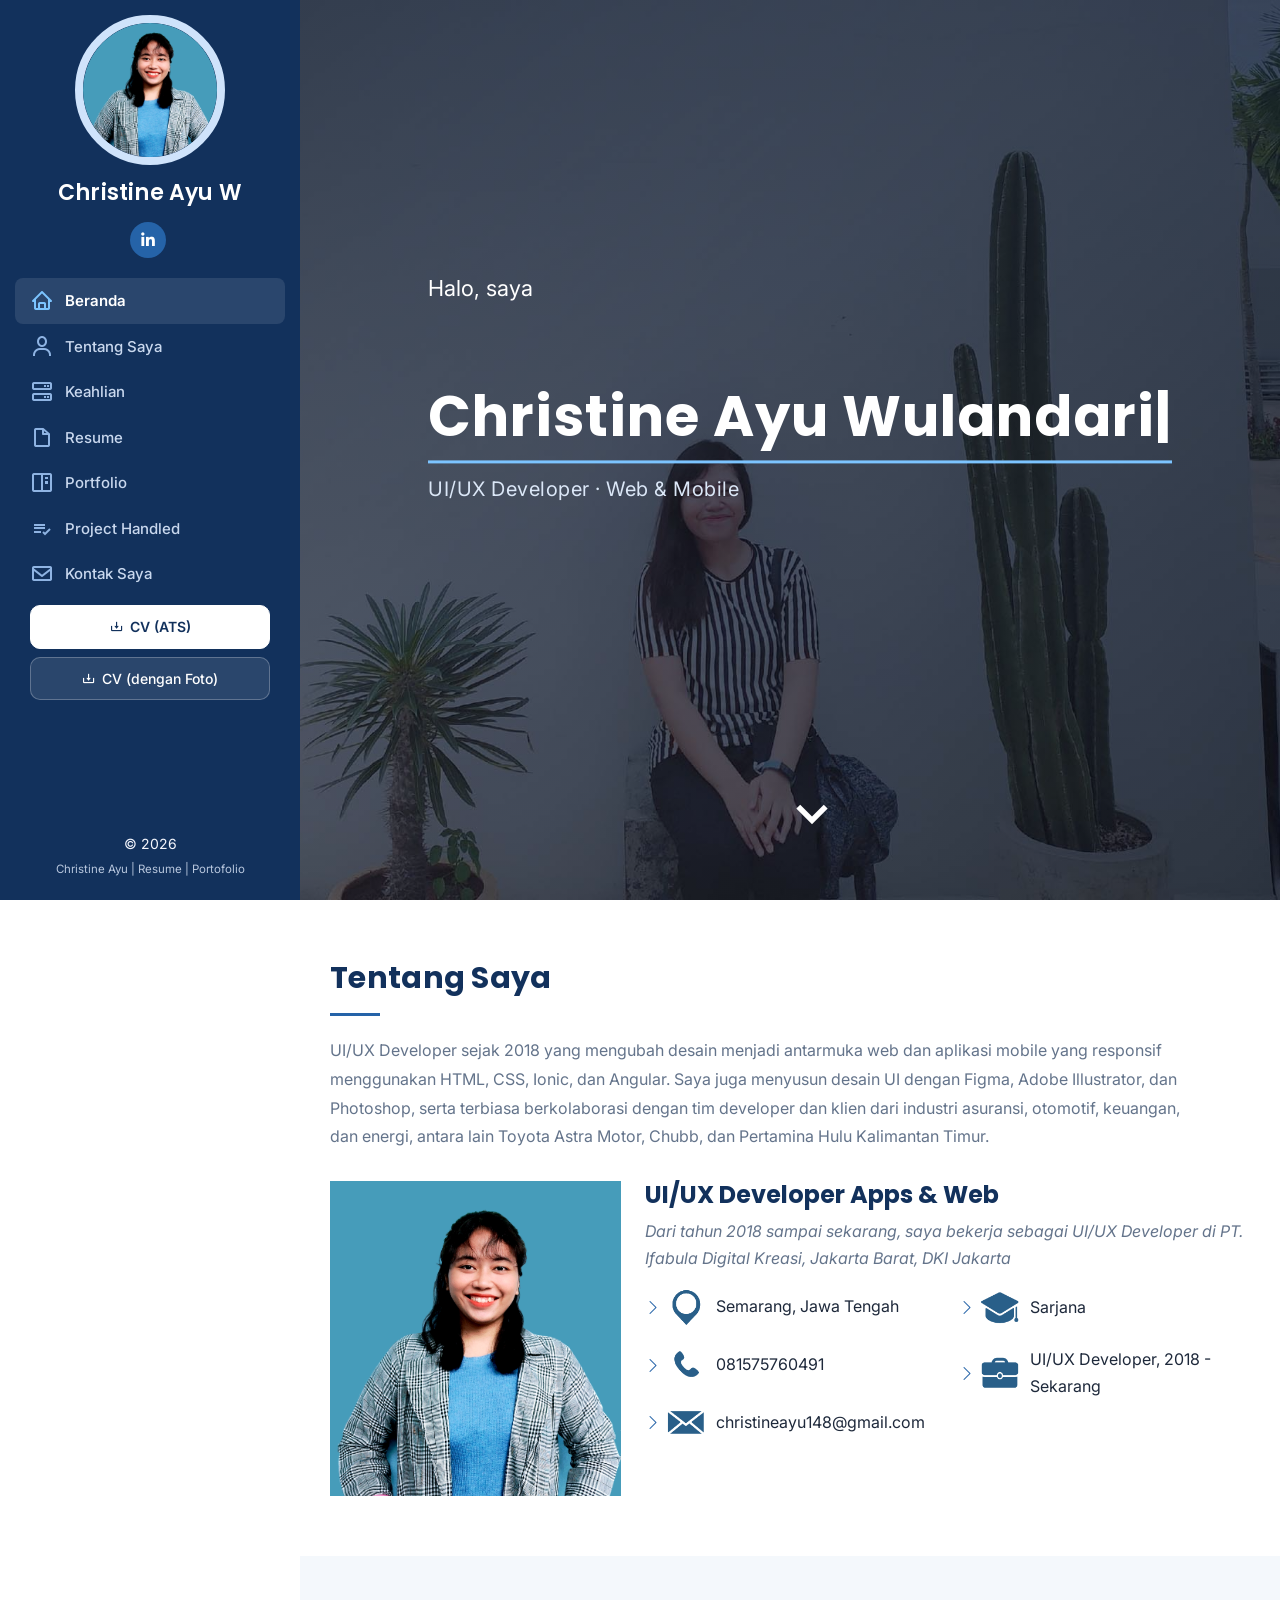
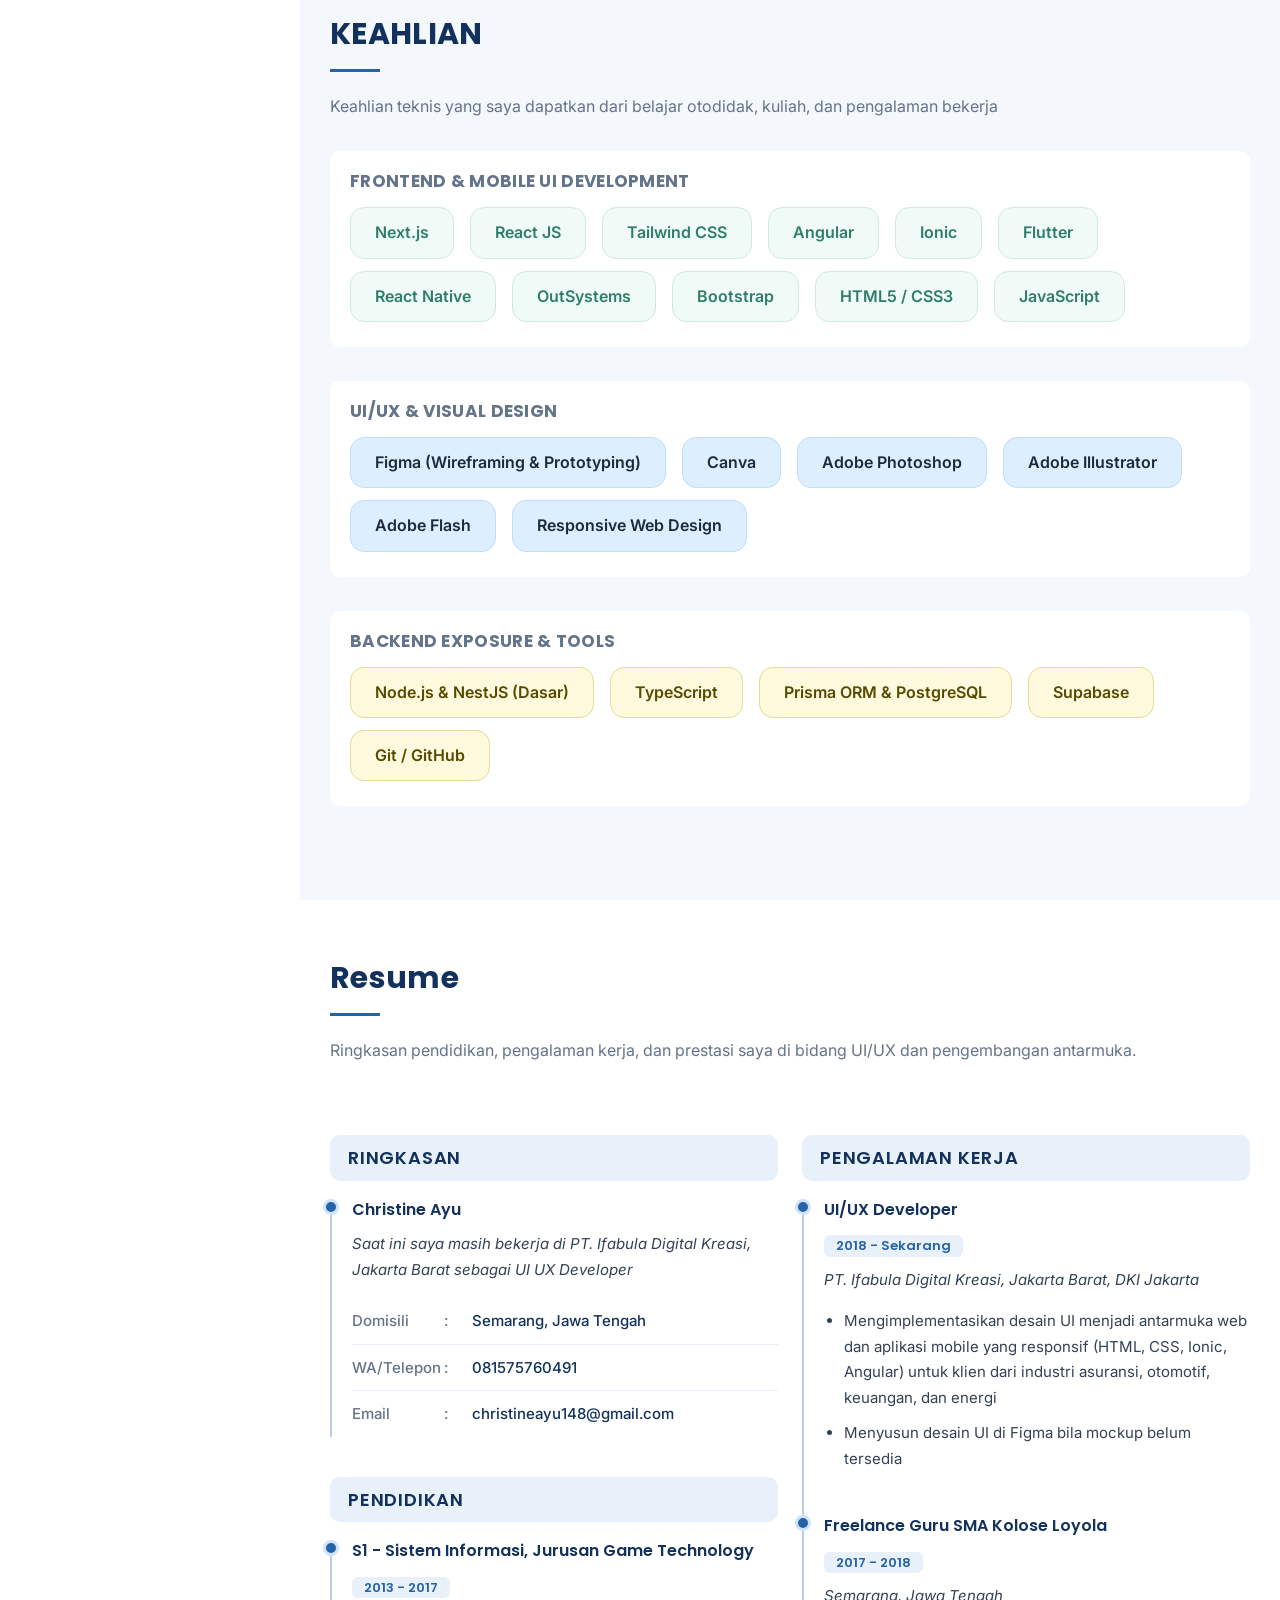
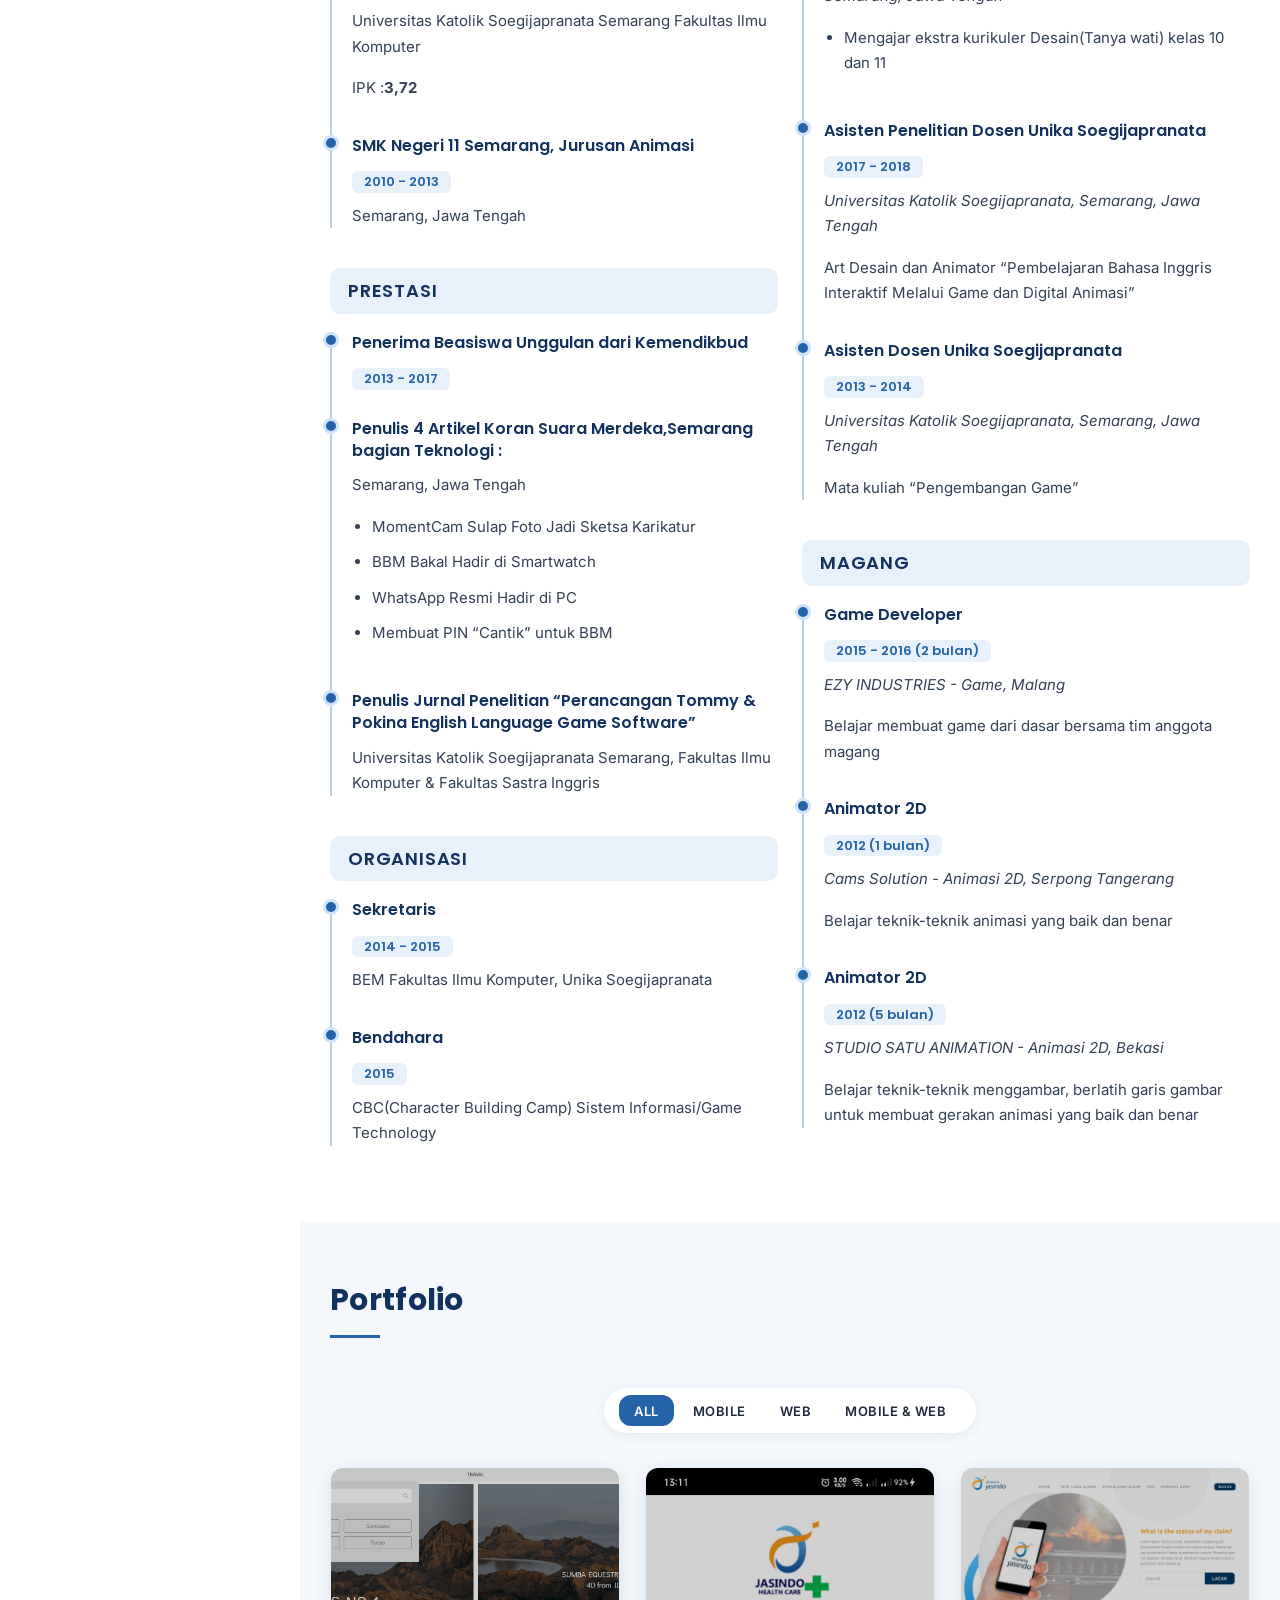
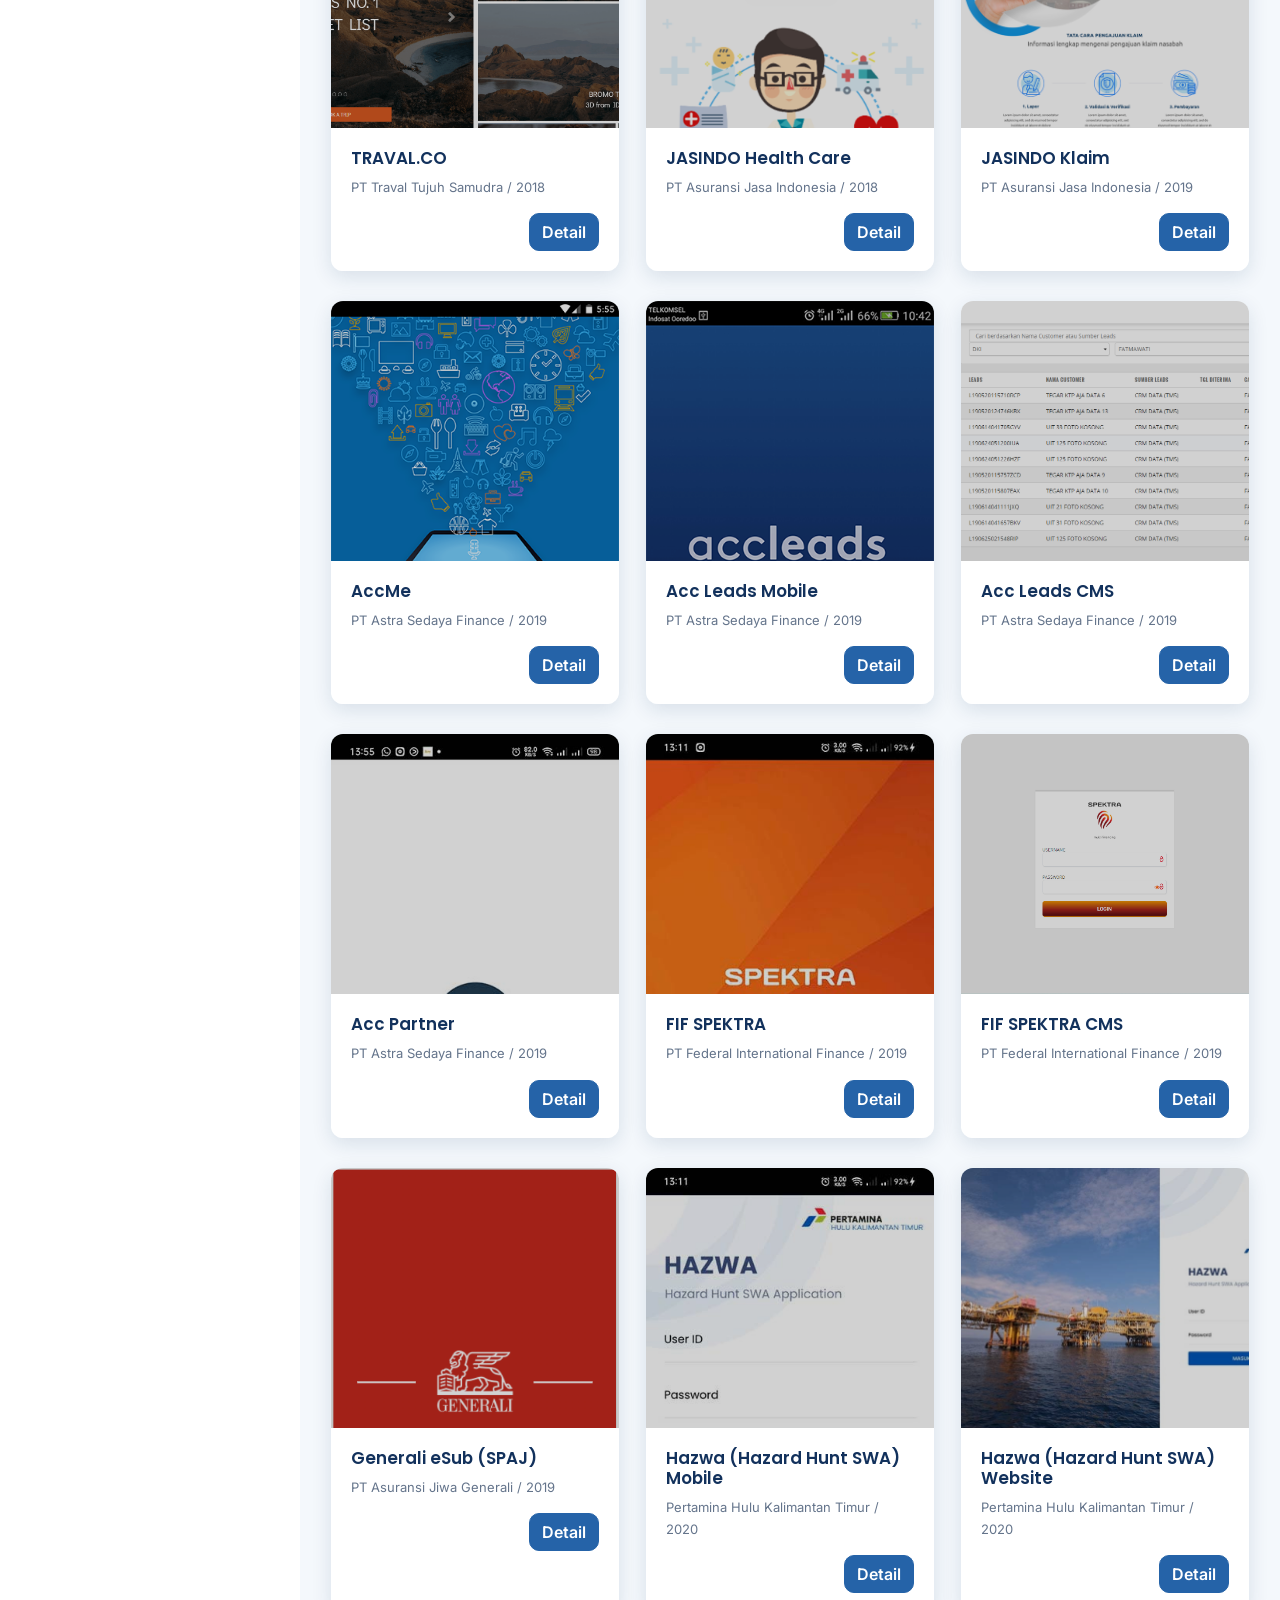
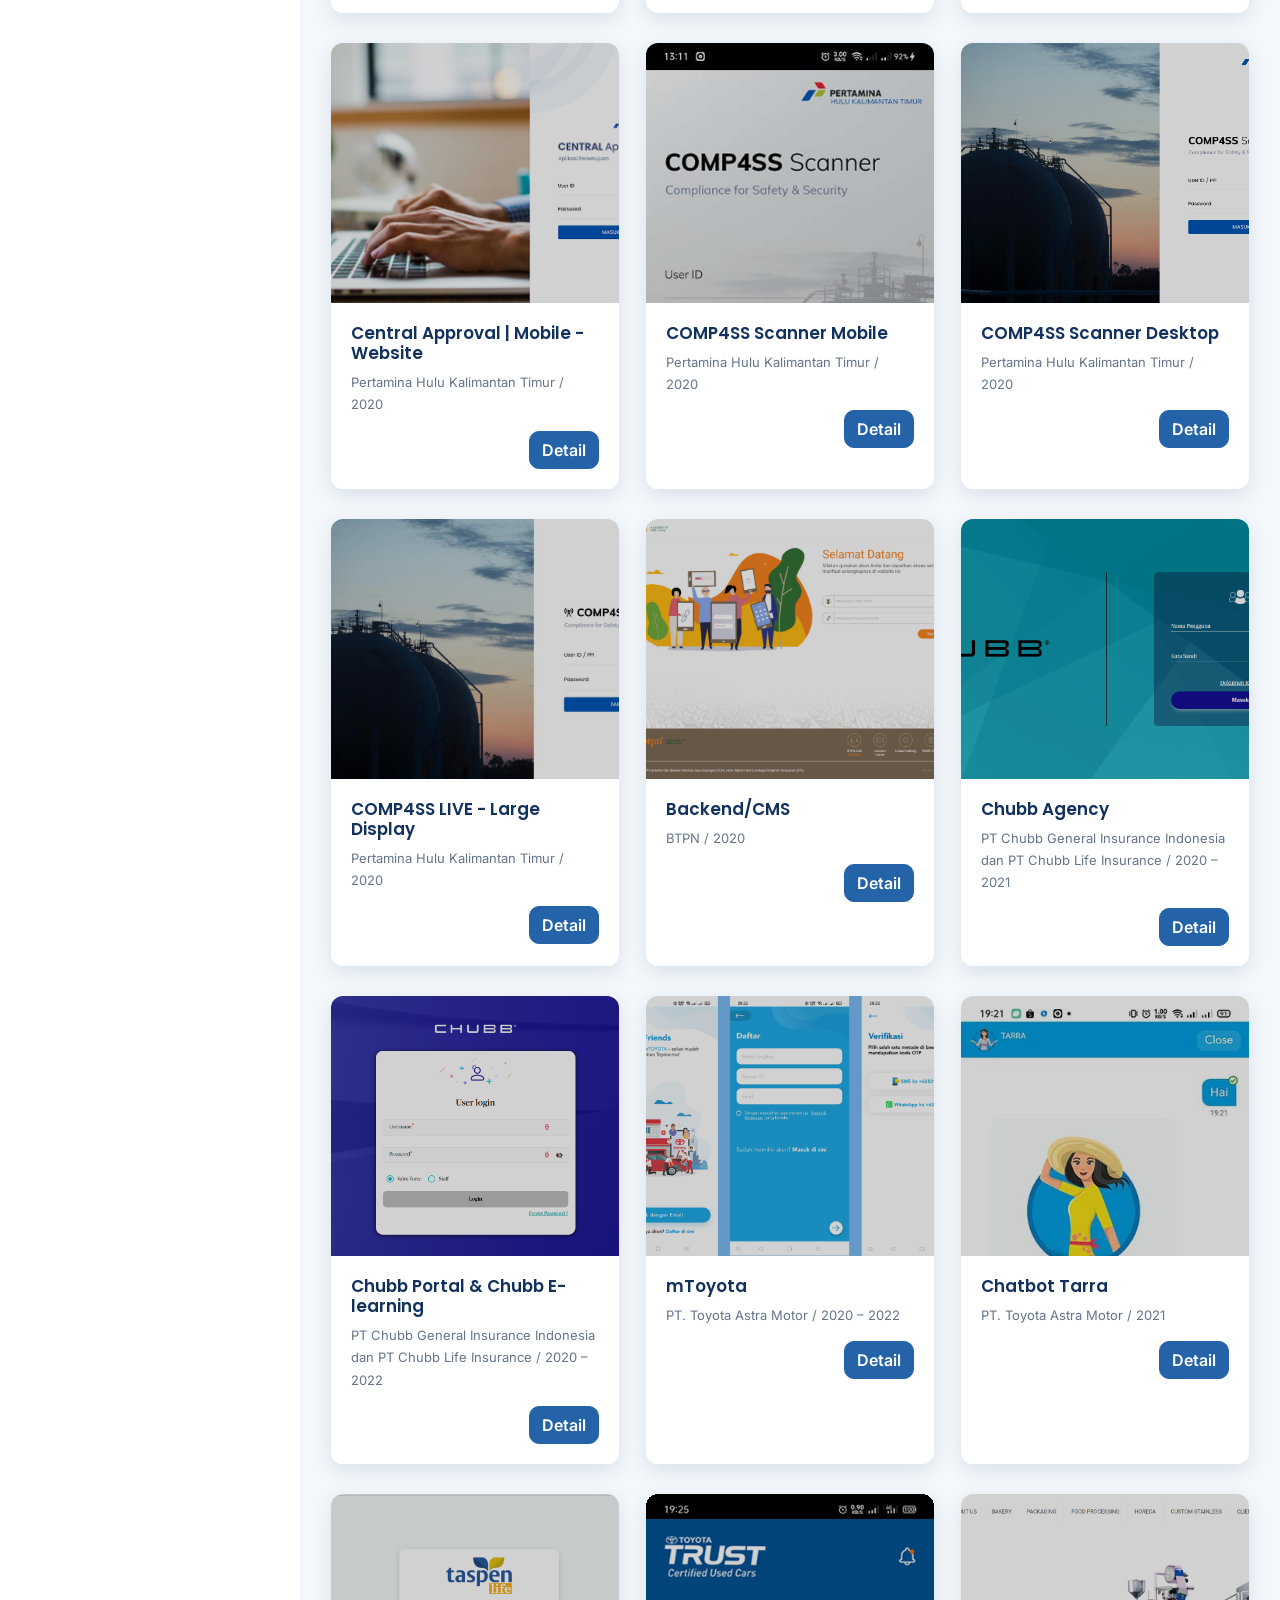
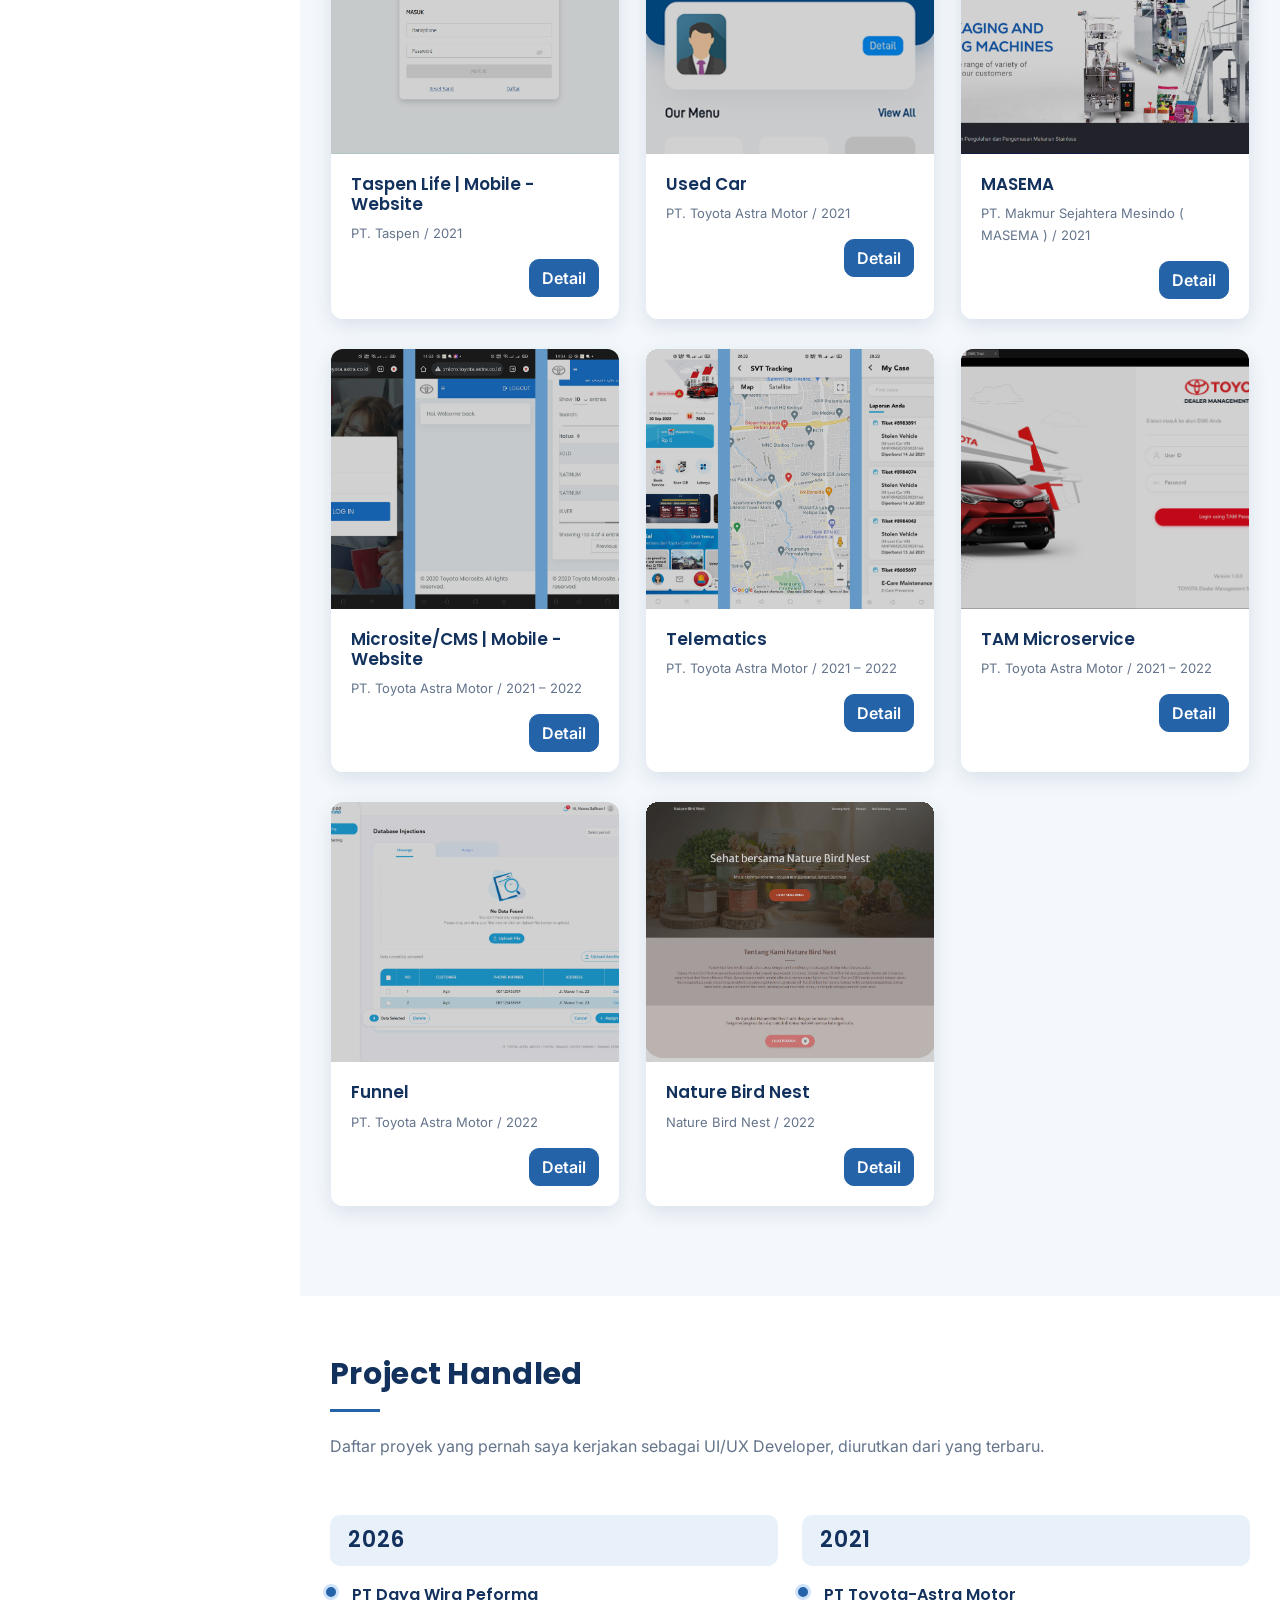
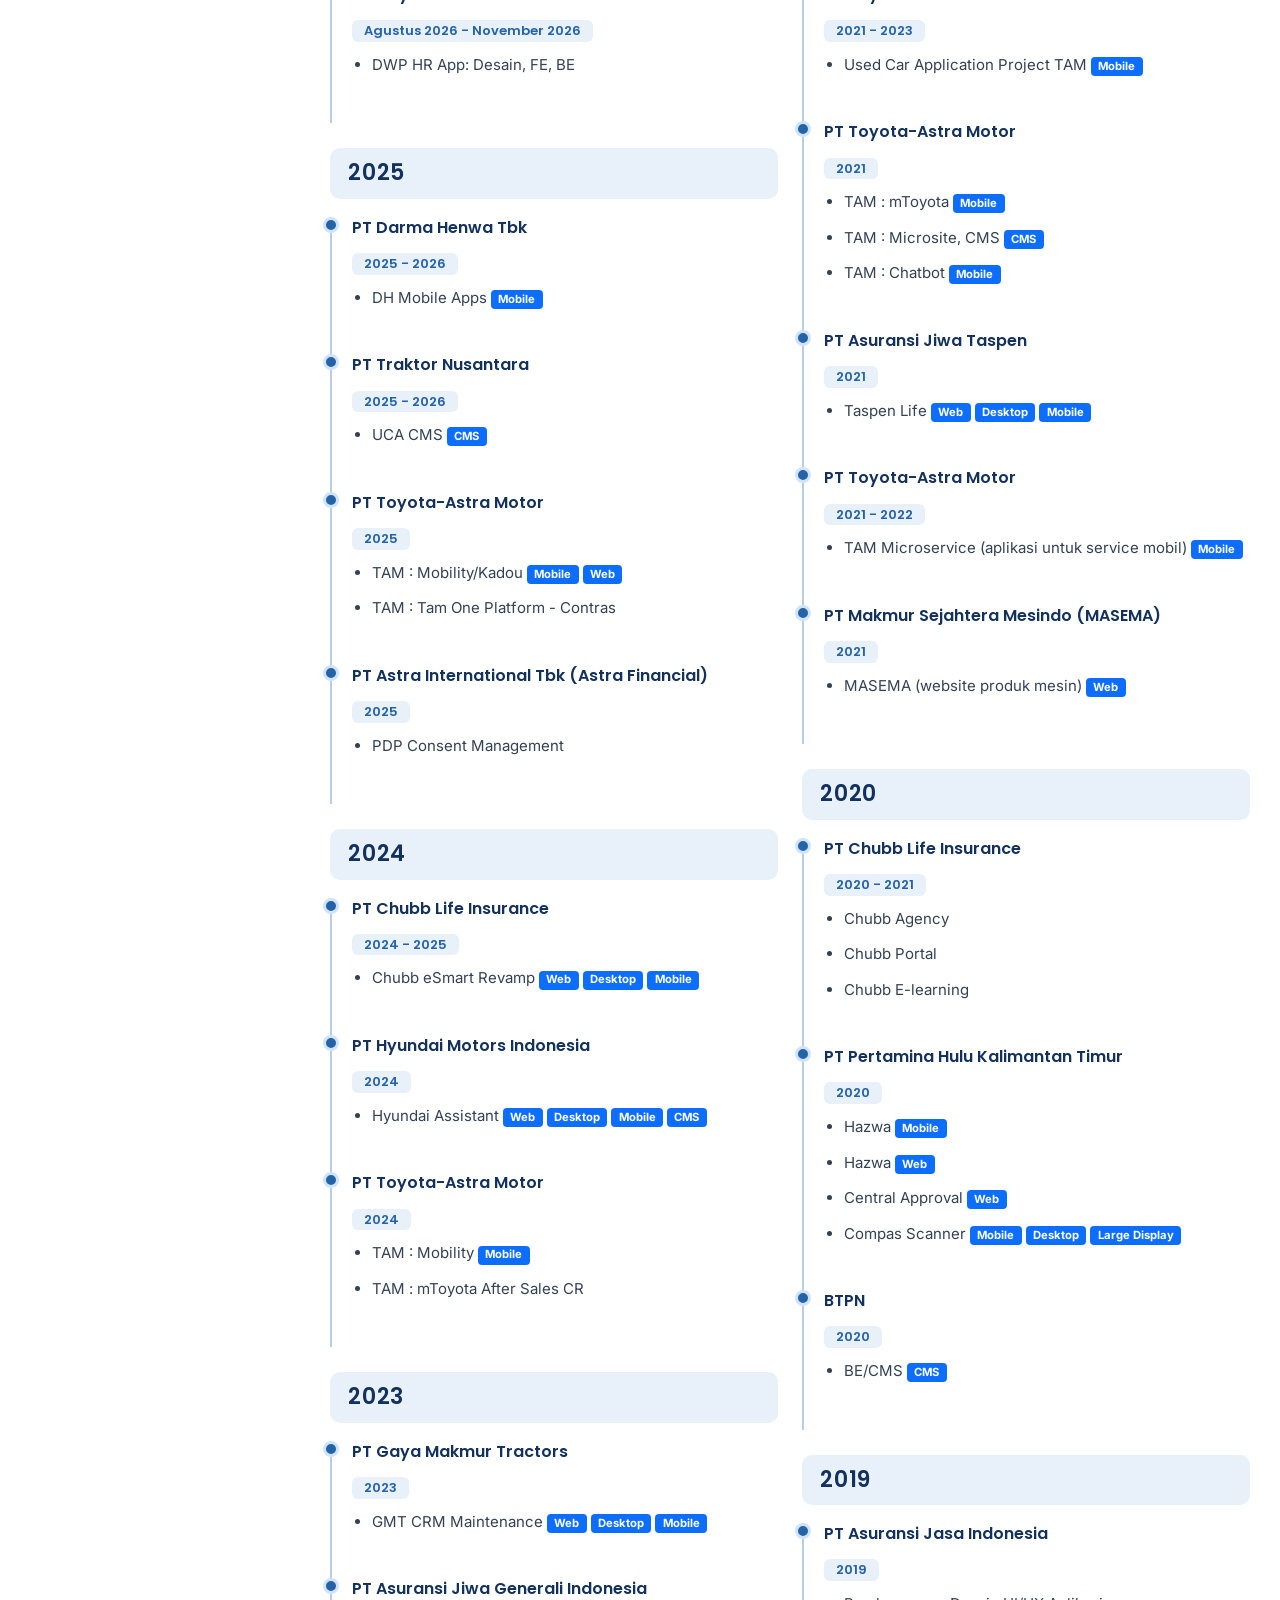
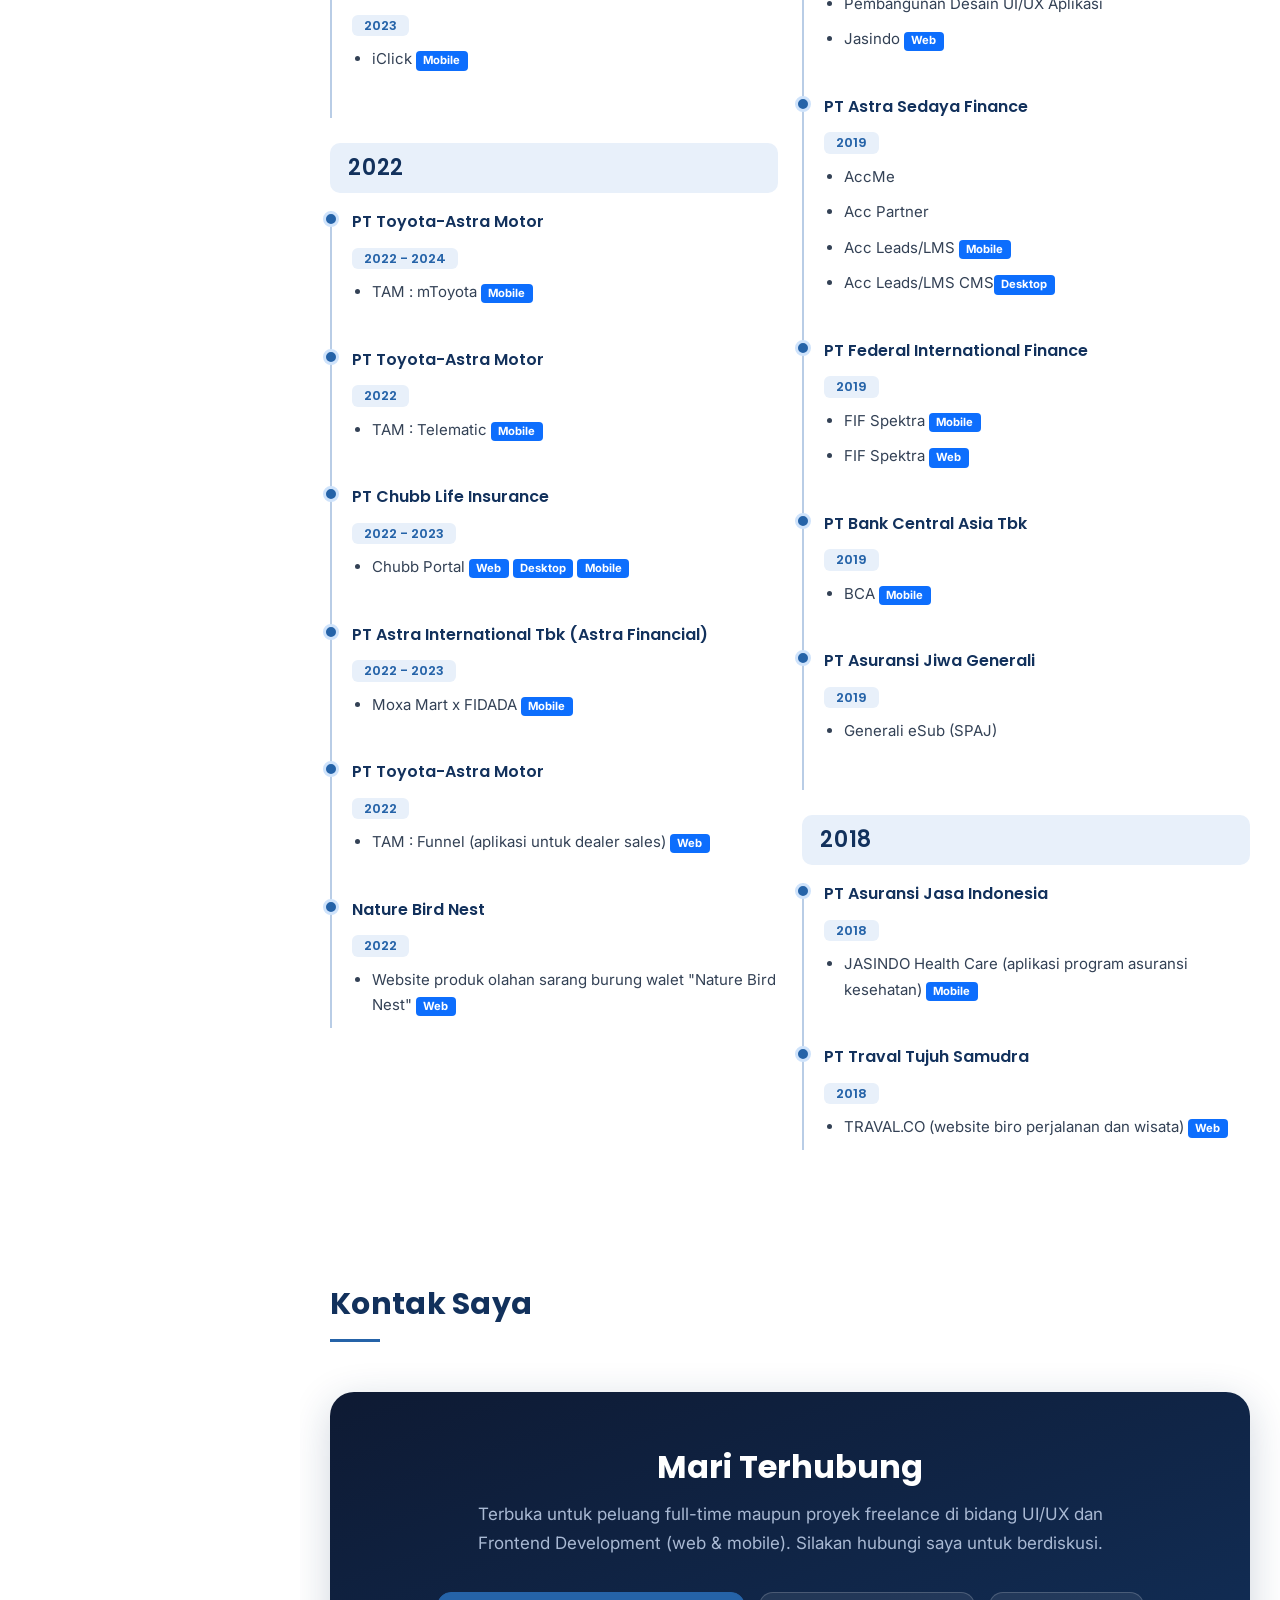
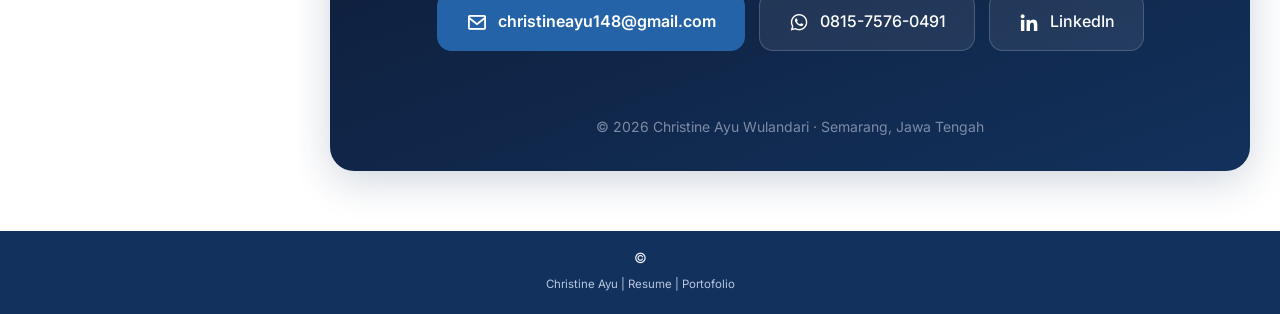
==== commit f0453c29: "Initial commit - CV Online lagi new#10" ====
--- a/index.html
+++ b/index.html
@@ -680,10 +680,9 @@
               <h5>2019</h5>
               <ul>
                 <li>AccMe</li>
-                <li>Acc LMS(Acc Leads Mobile & CMS)</li>
                 <li>Acc Partner</li>
-                <li>Acc Leads <span class="badge bg-primary">Mobile</span></li>
-                <li>Acc Leads <span class="badge bg-primary">CMS</span></li>
+                <li>Acc Leads/LMS <span class="badge bg-primary">Mobile</span></li>
+                <li>Acc Leads/LMS CMS<span class="badge bg-primary">Desktop</span></li>
               </ul>
             </div>
 
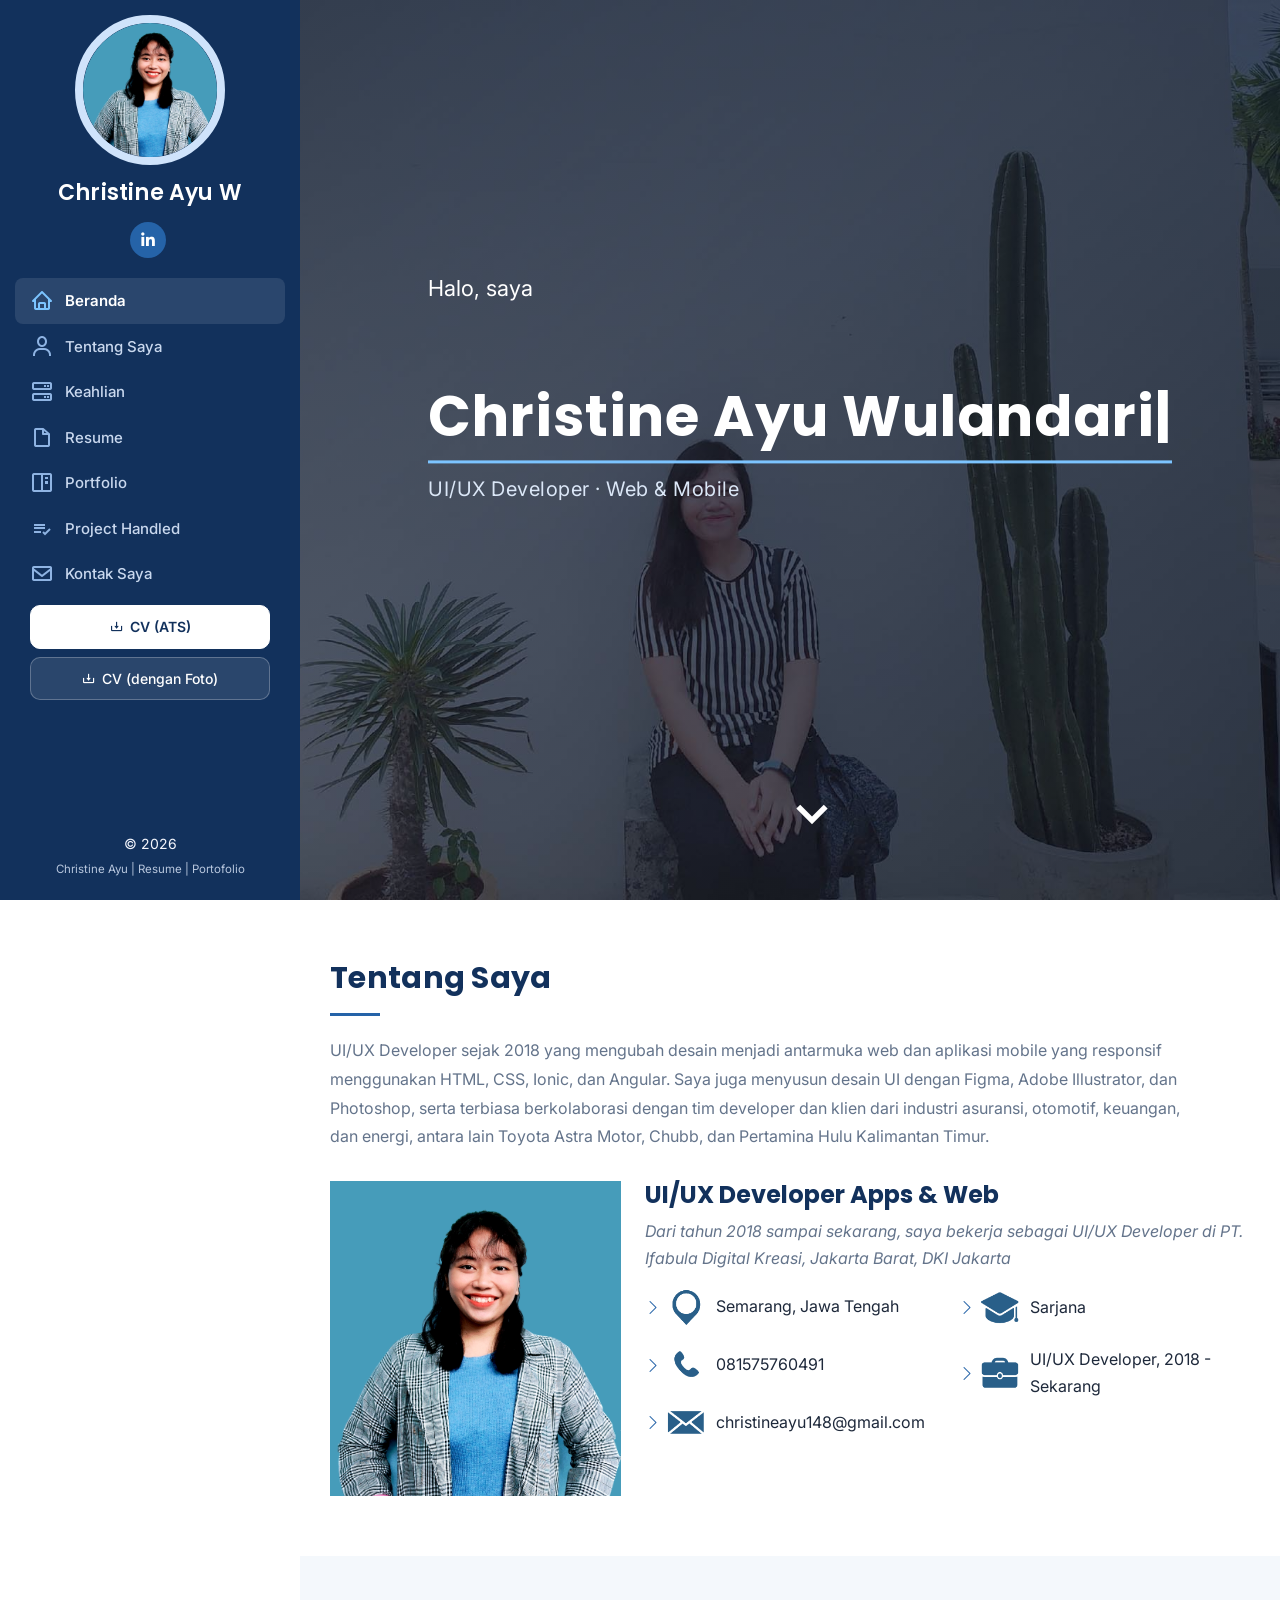
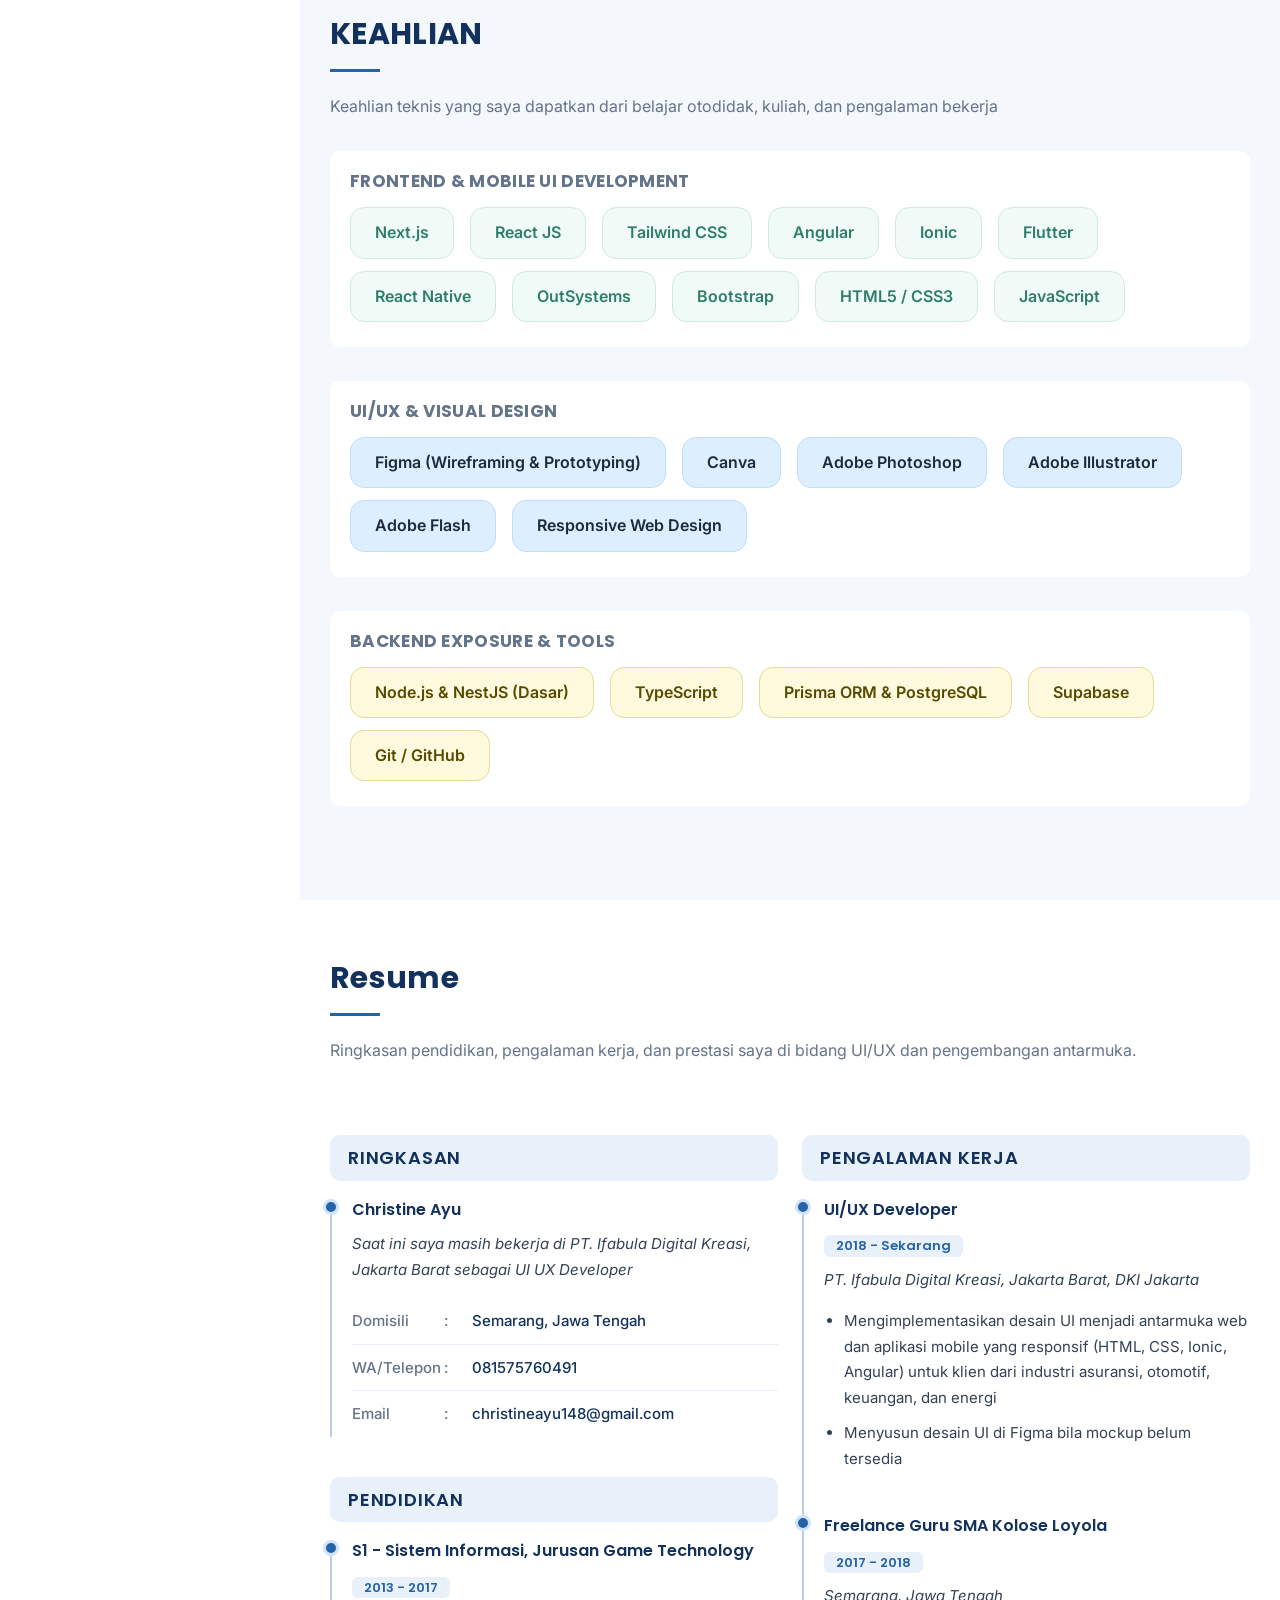
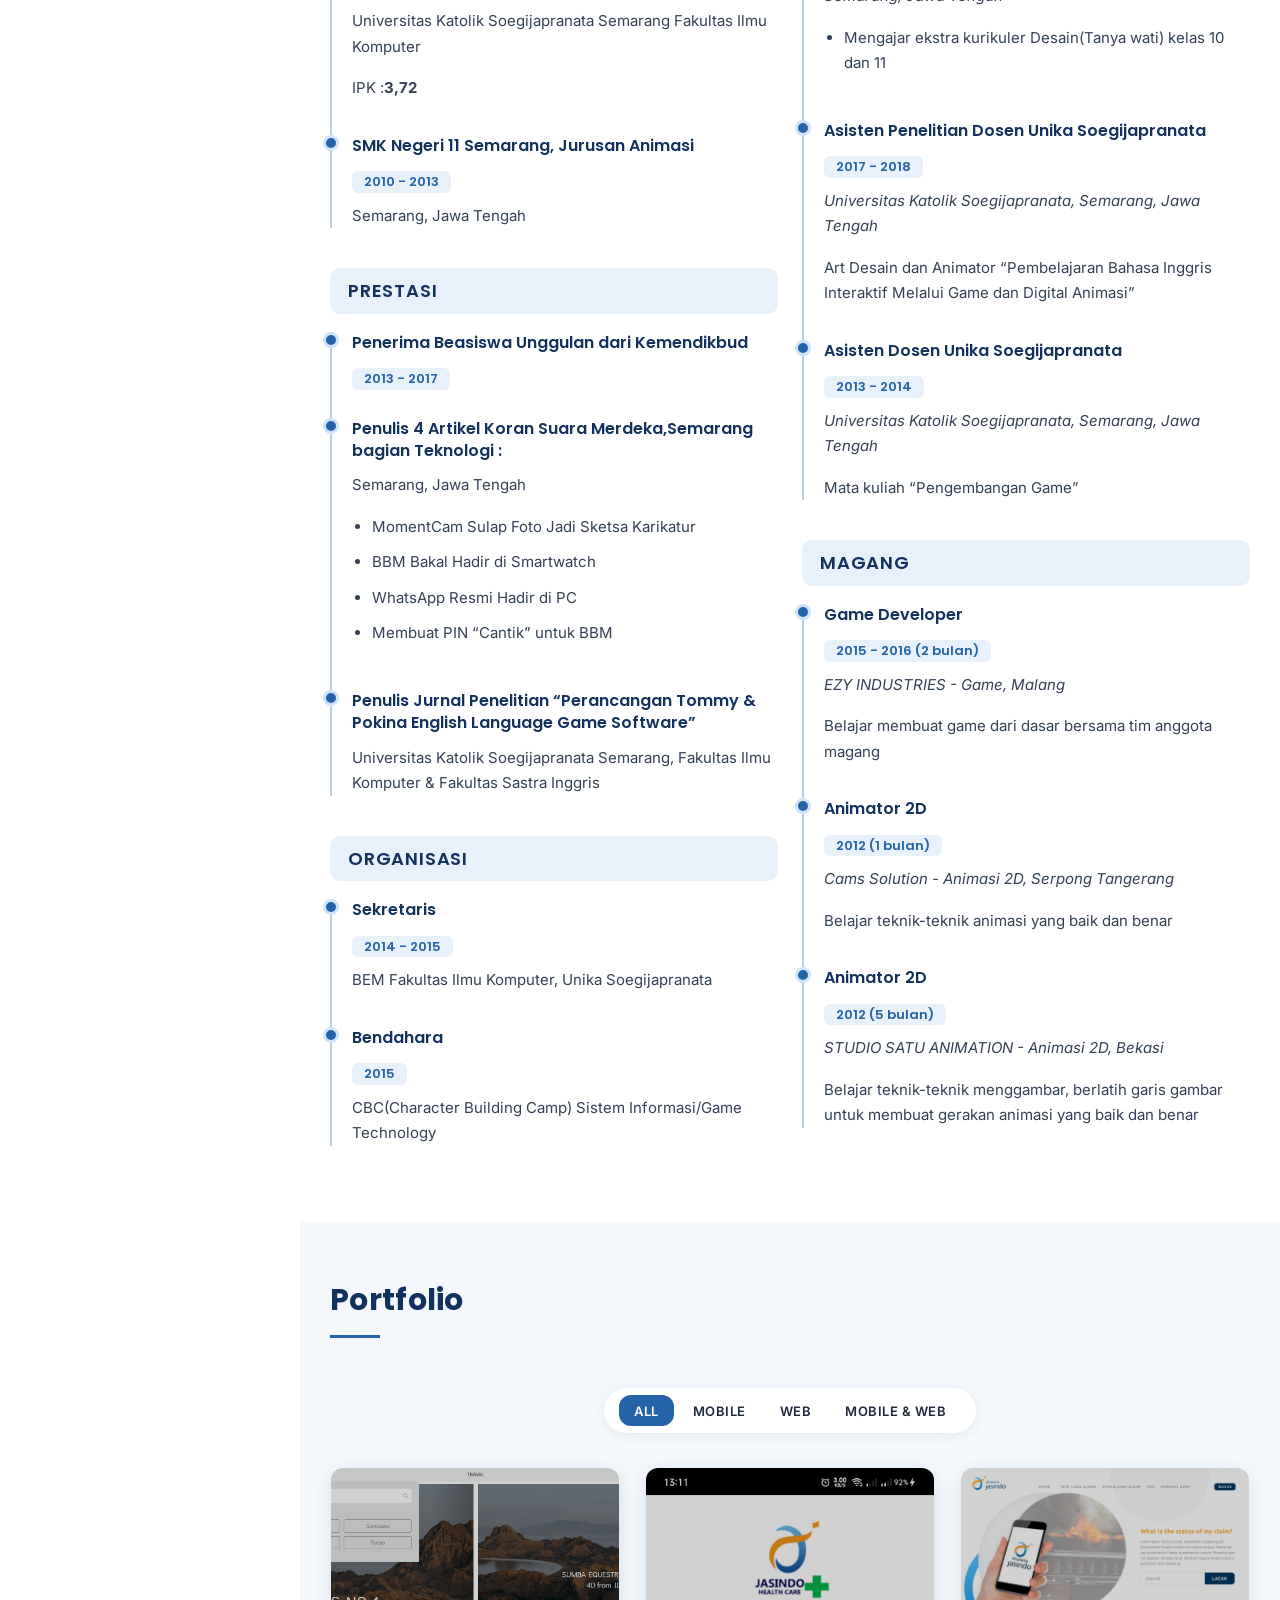
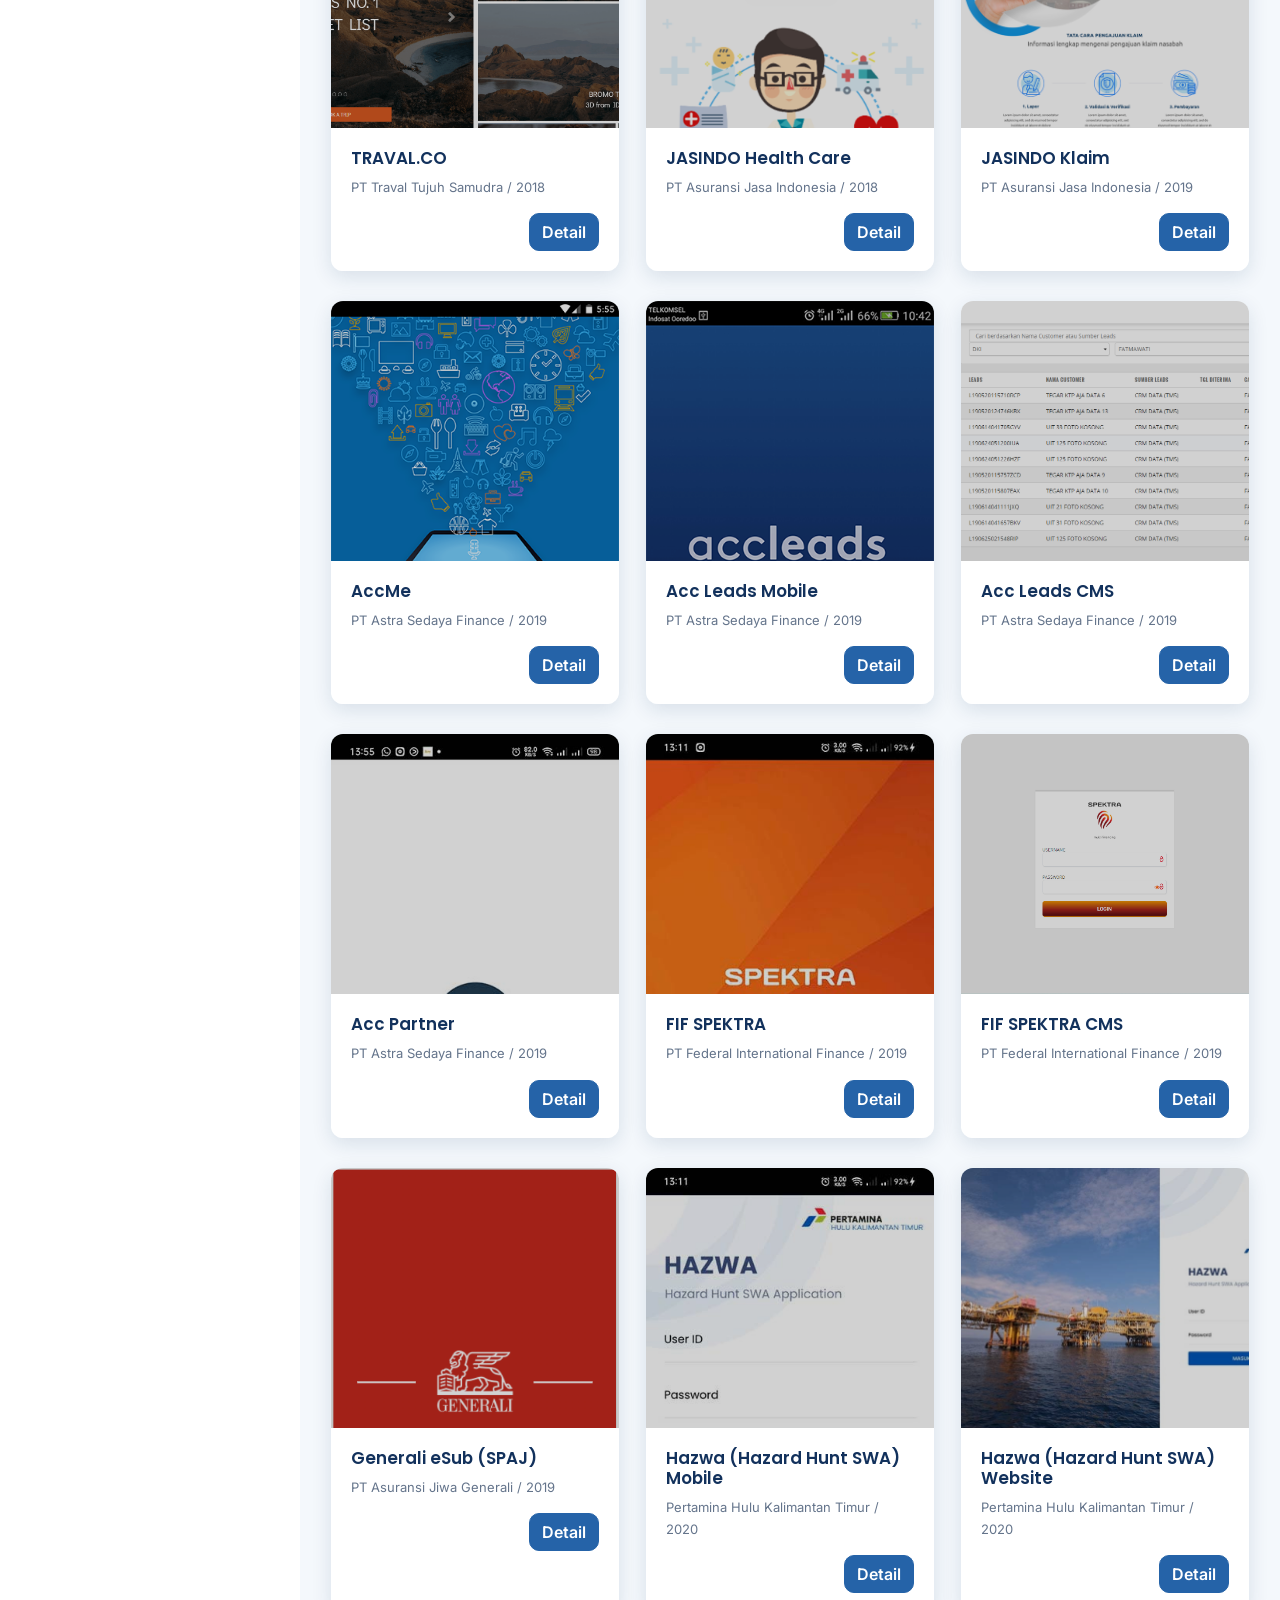
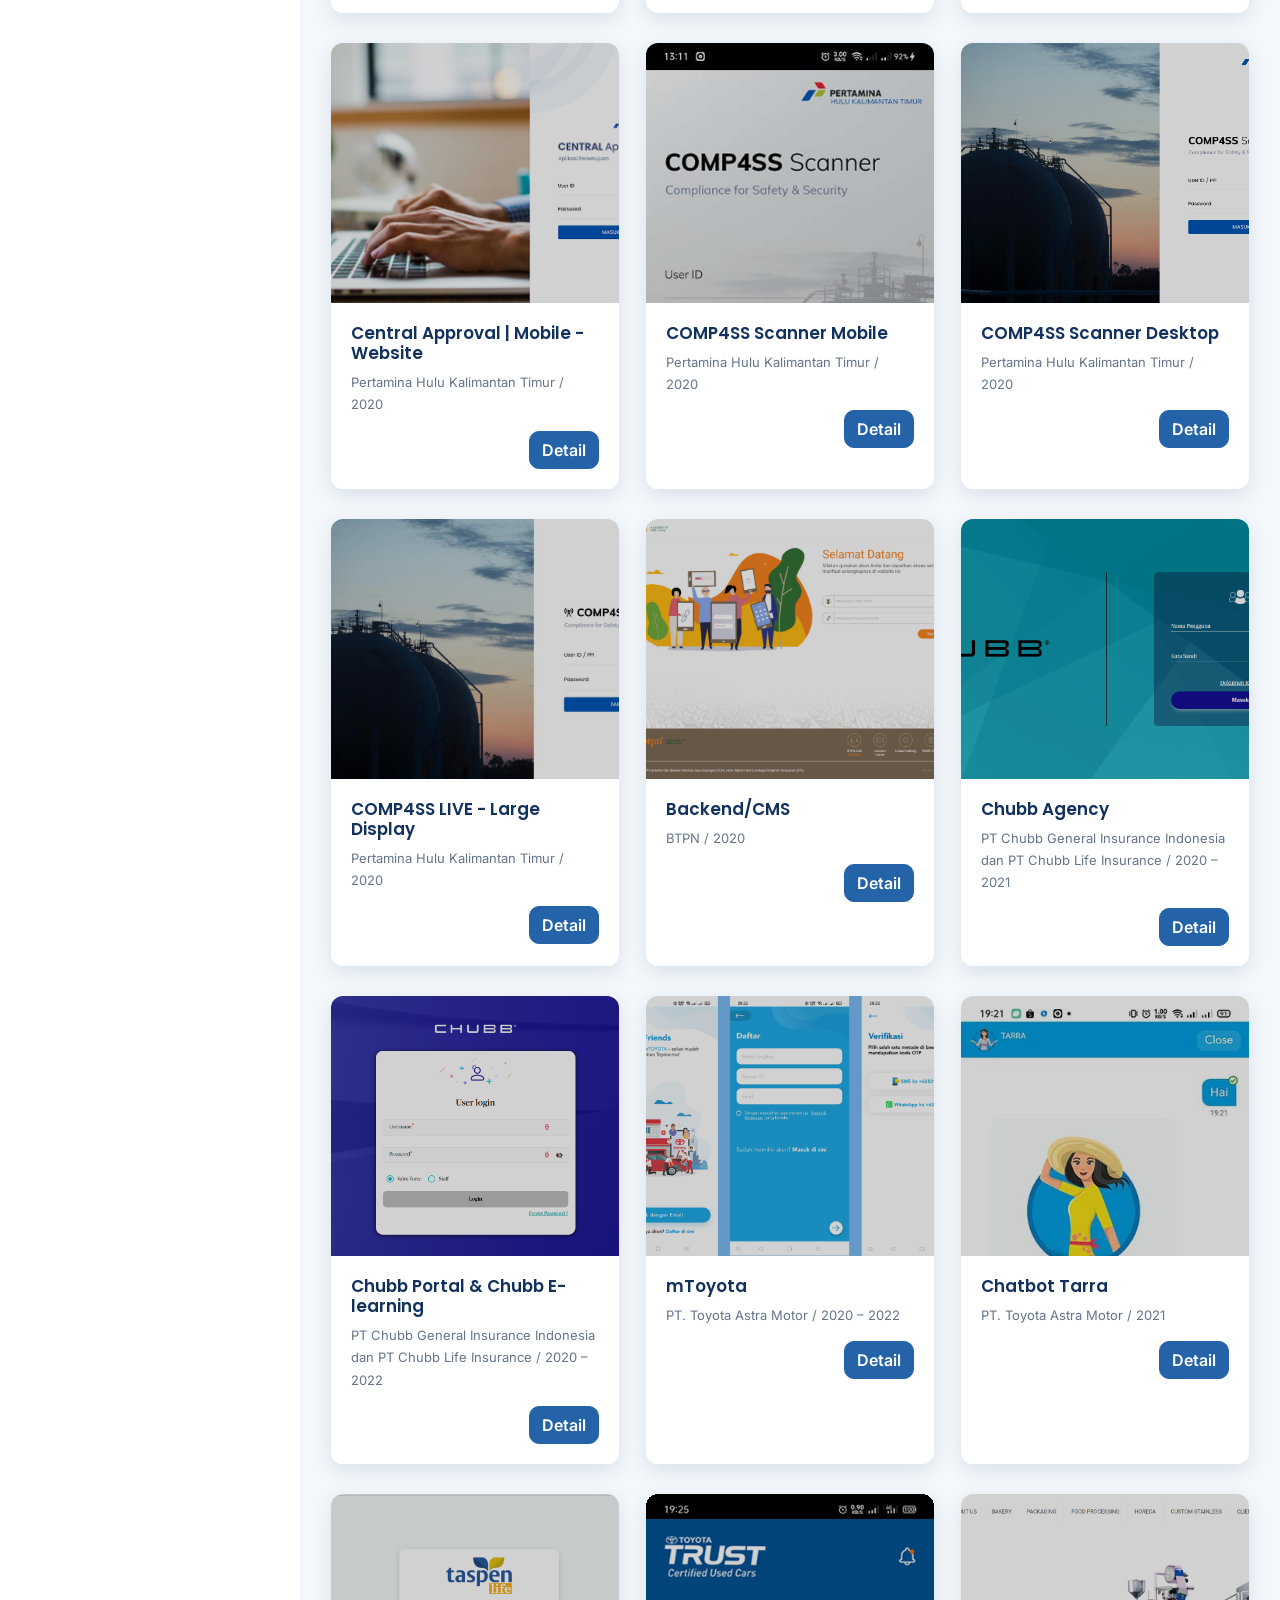
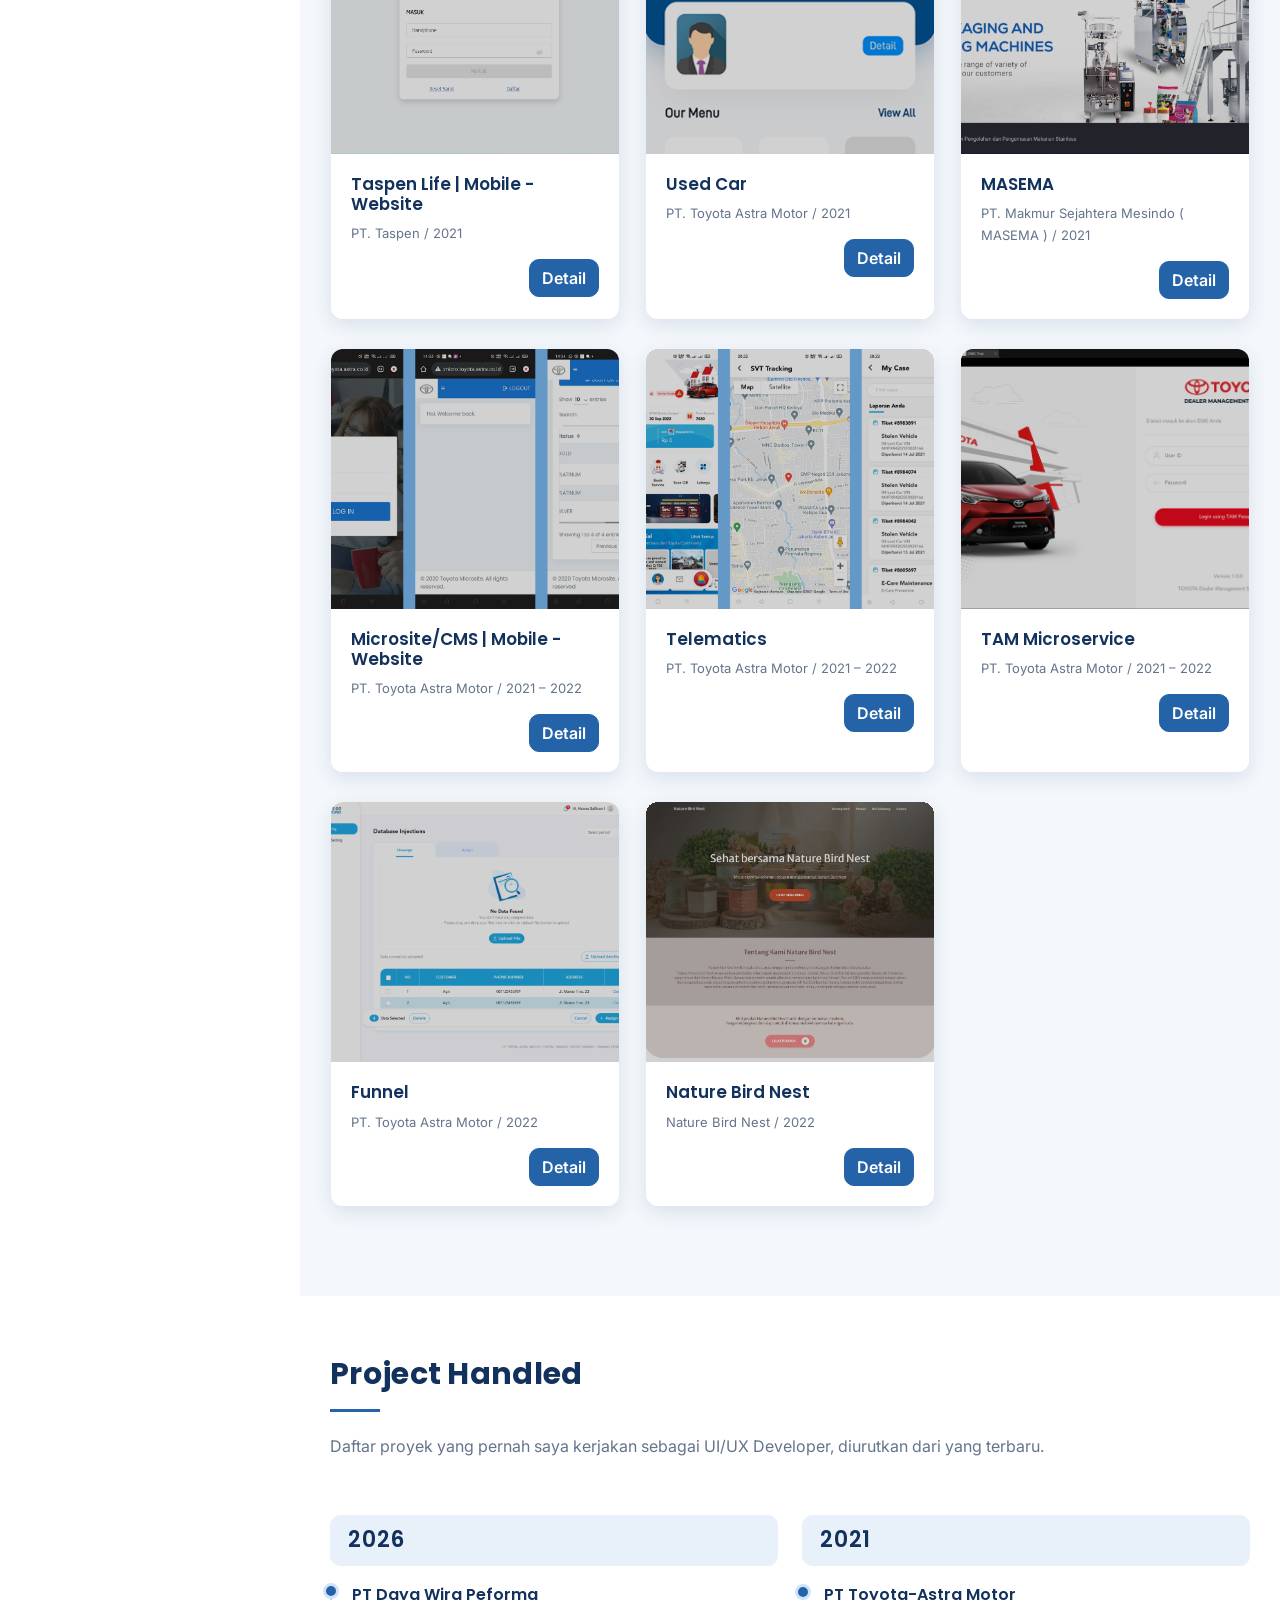
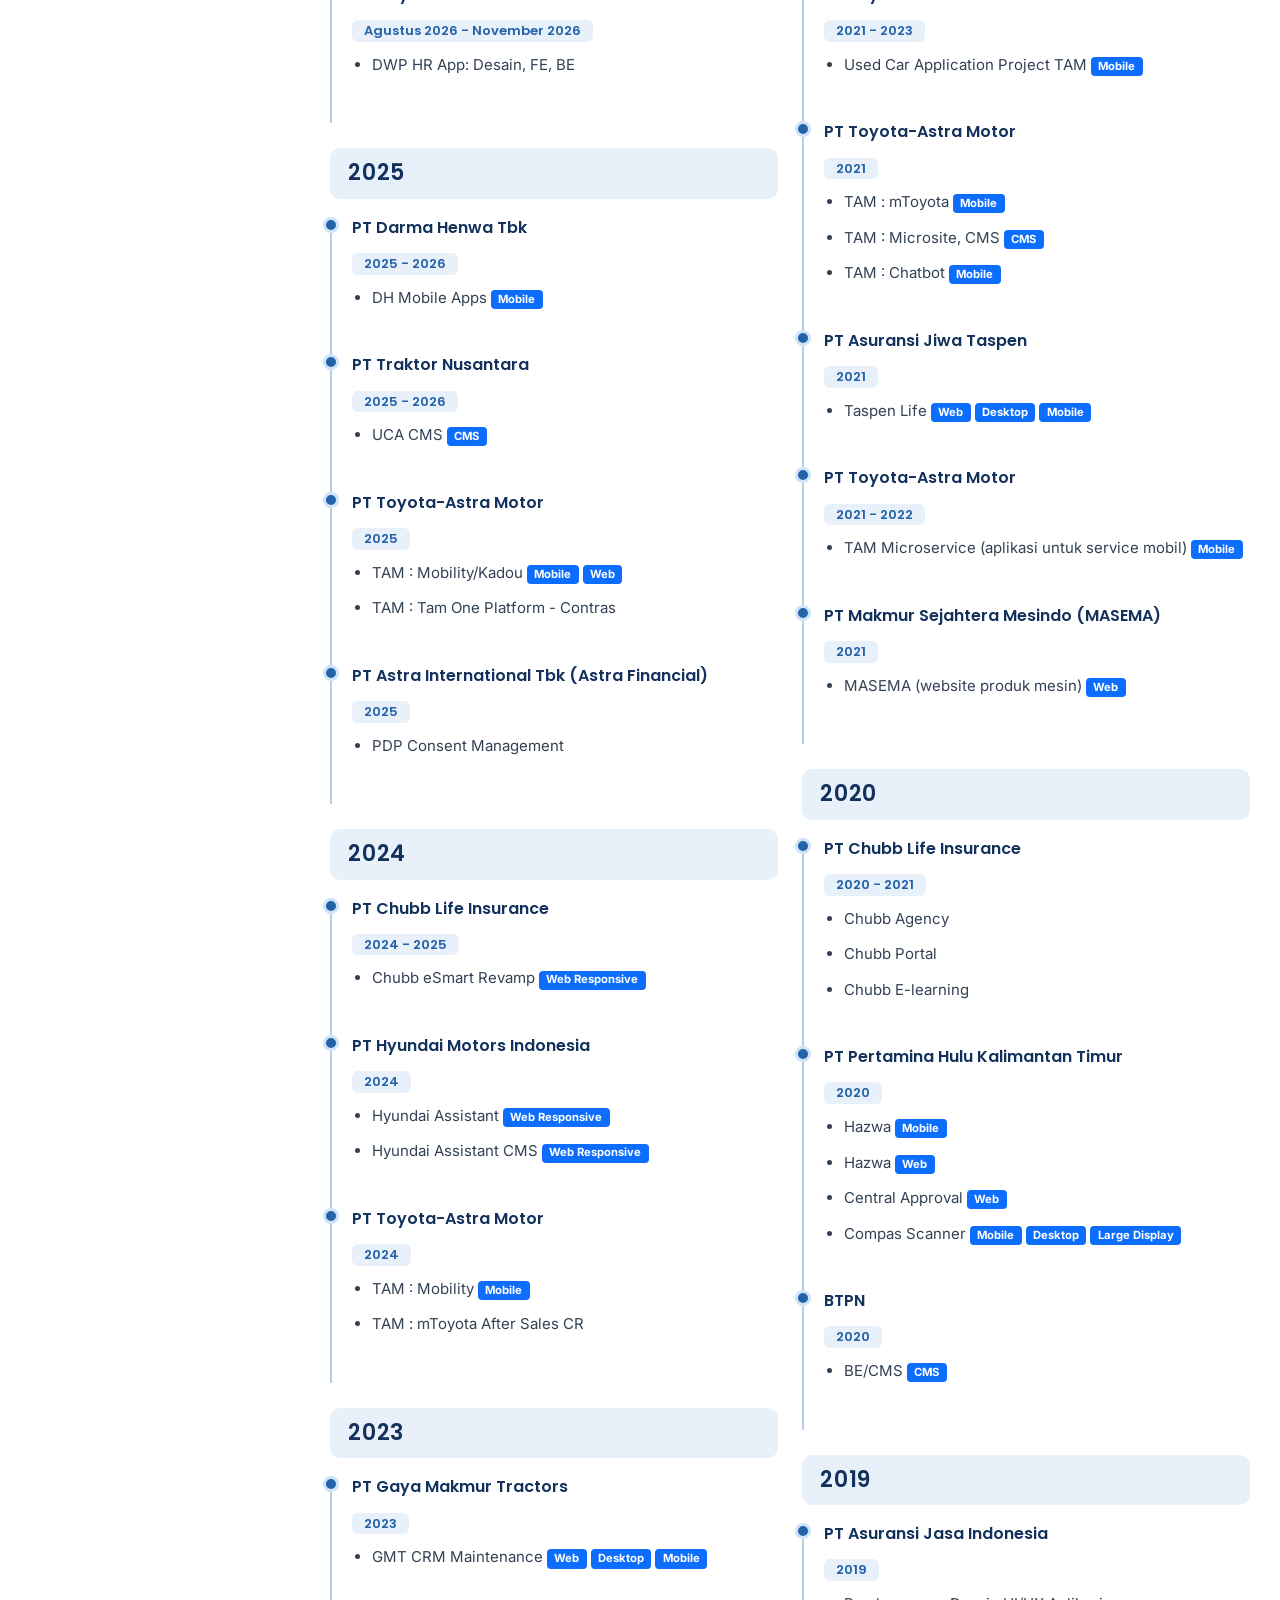
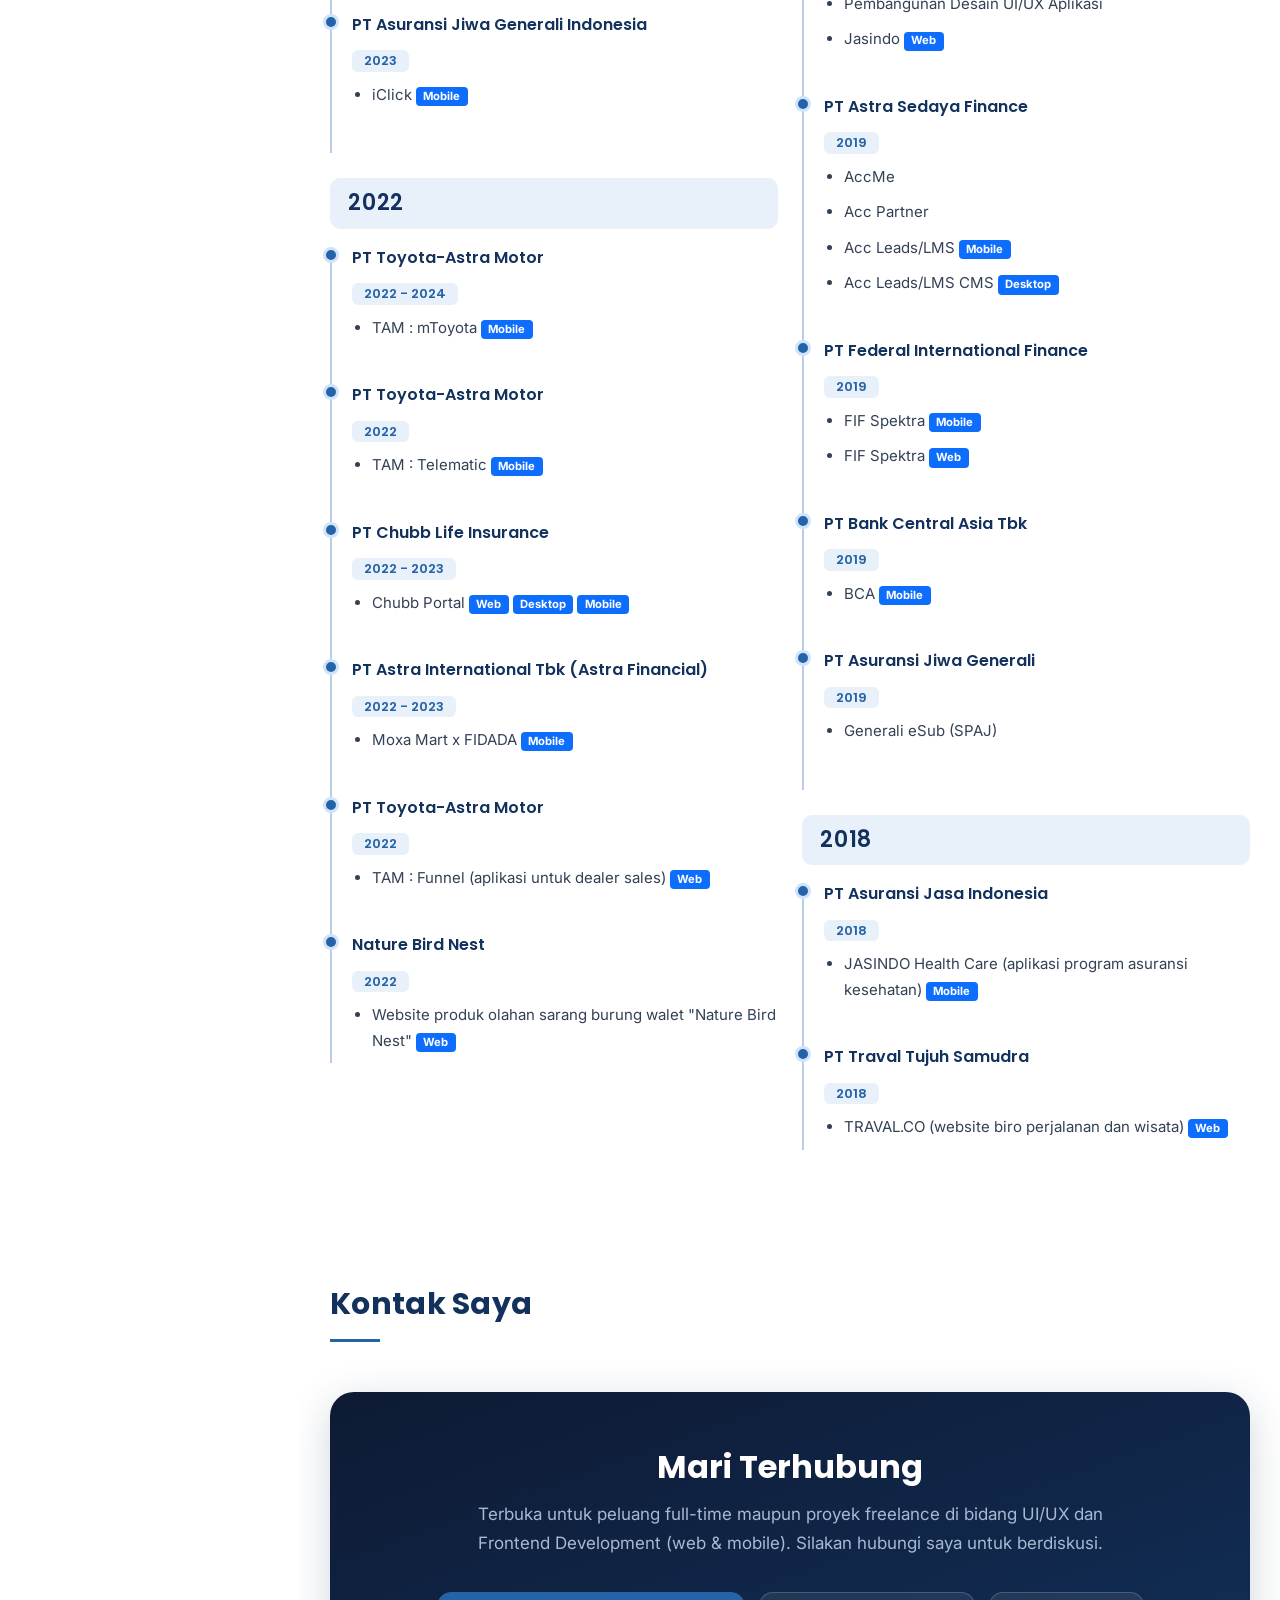
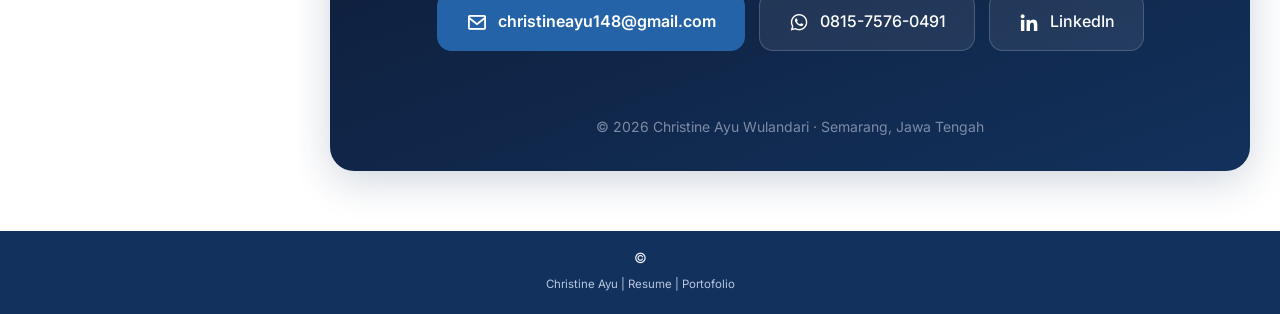
==== commit 5aad3584: "Initial commit - CV Online lagi new#10" ====
--- a/index.html
+++ b/index.html
@@ -495,7 +495,7 @@
               <h4>PT Chubb Life Insurance</h4>
               <h5>2024 - 2025</h5>
               <ul>
-                <li>Chubb eSmart Revamp <span class="badge bg-primary">Web</span> <span class="badge bg-primary">Desktop</span> <span class="badge bg-primary">Mobile</span></li>
+                <li>Chubb eSmart Revamp <span class="badge bg-primary">Web Responsive</span></li>
               </ul>
             </div>
 
@@ -503,7 +503,8 @@
               <h4>PT Hyundai Motors Indonesia</h4>
               <h5>2024</h5>
               <ul>
-                <li>Hyundai Assistant <span class="badge bg-primary">Web</span> <span class="badge bg-primary">Desktop</span> <span class="badge bg-primary">Mobile</span> <span class="badge bg-primary">CMS</span></li>
+                <li>Hyundai Assistant <span class="badge bg-primary">Web Responsive</span></li>
+                <li>Hyundai Assistant CMS <span class="badge bg-primary">Web Responsive</span></li>
               </ul>
             </div>
 
@@ -682,7 +683,7 @@
                 <li>AccMe</li>
                 <li>Acc Partner</li>
                 <li>Acc Leads/LMS <span class="badge bg-primary">Mobile</span></li>
-                <li>Acc Leads/LMS CMS<span class="badge bg-primary">Desktop</span></li>
+                <li>Acc Leads/LMS CMS <span class="badge bg-primary">Desktop</span></li>
               </ul>
             </div>
 
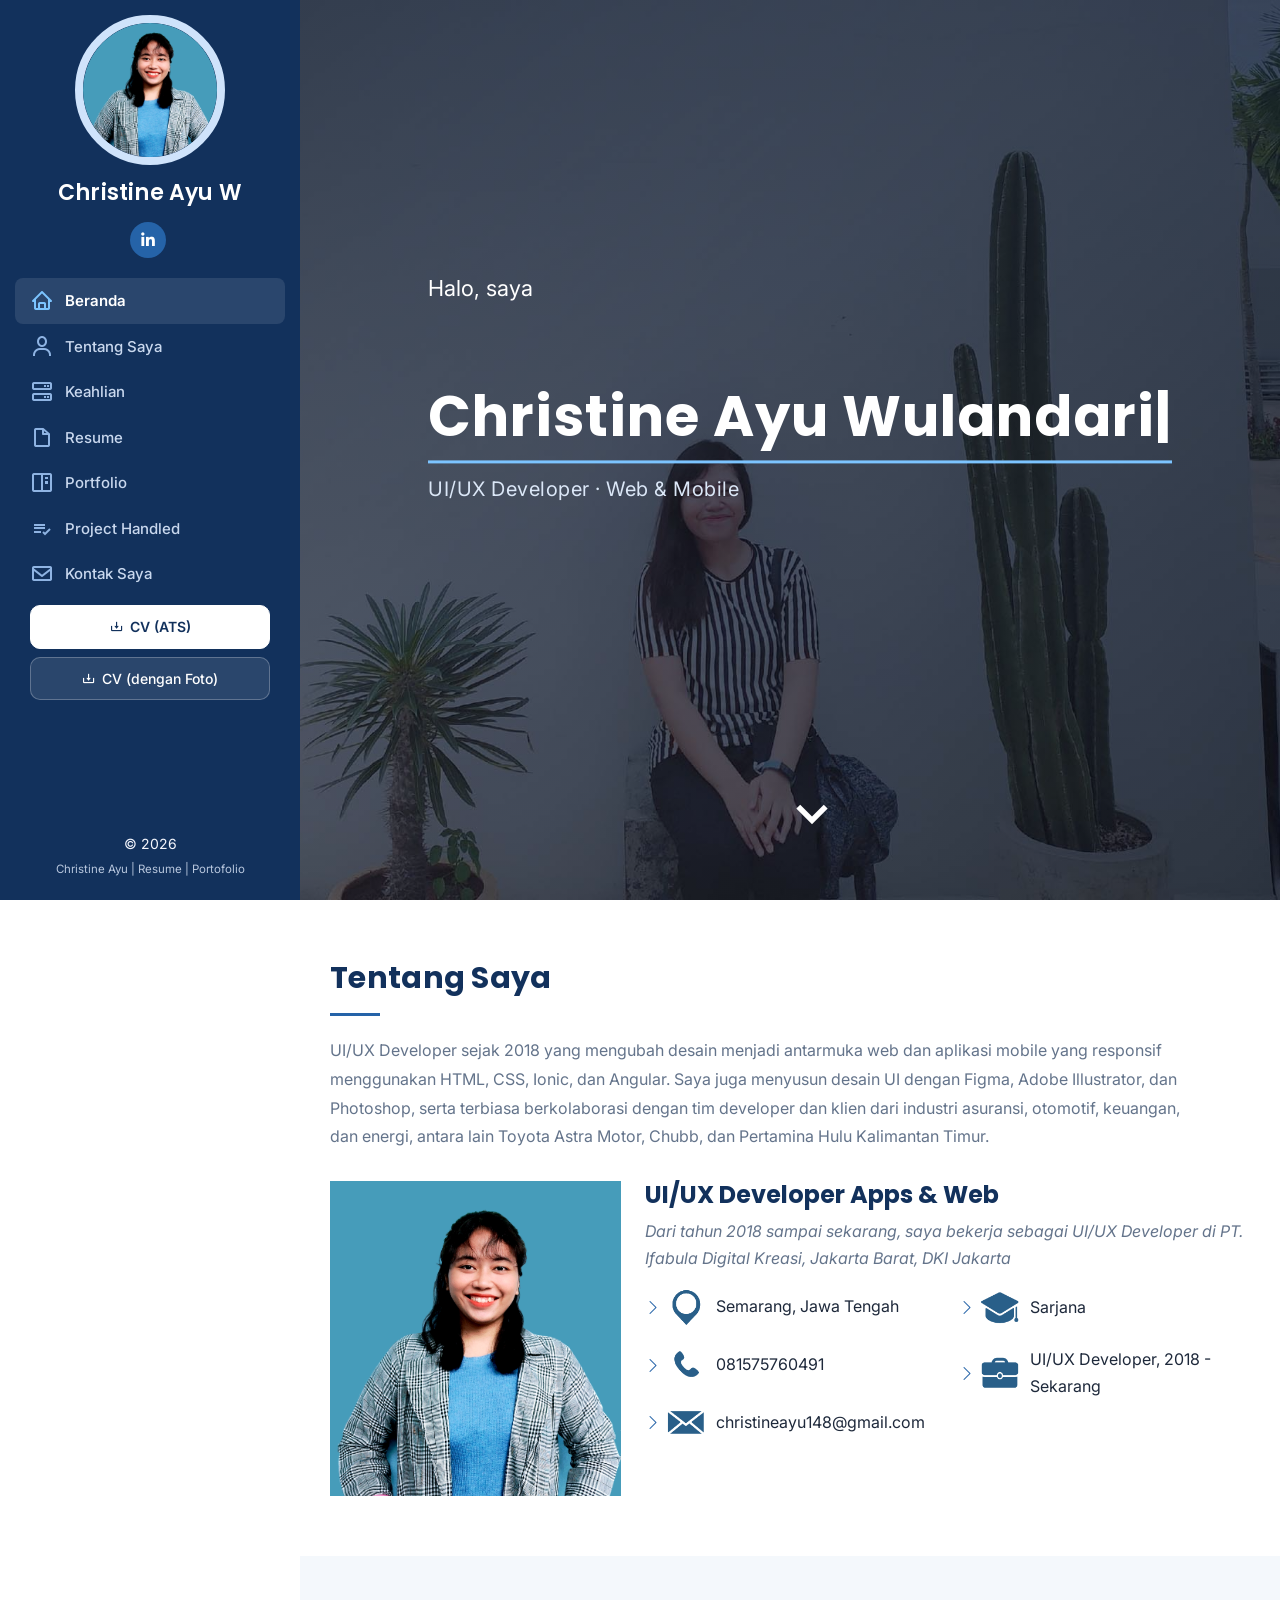
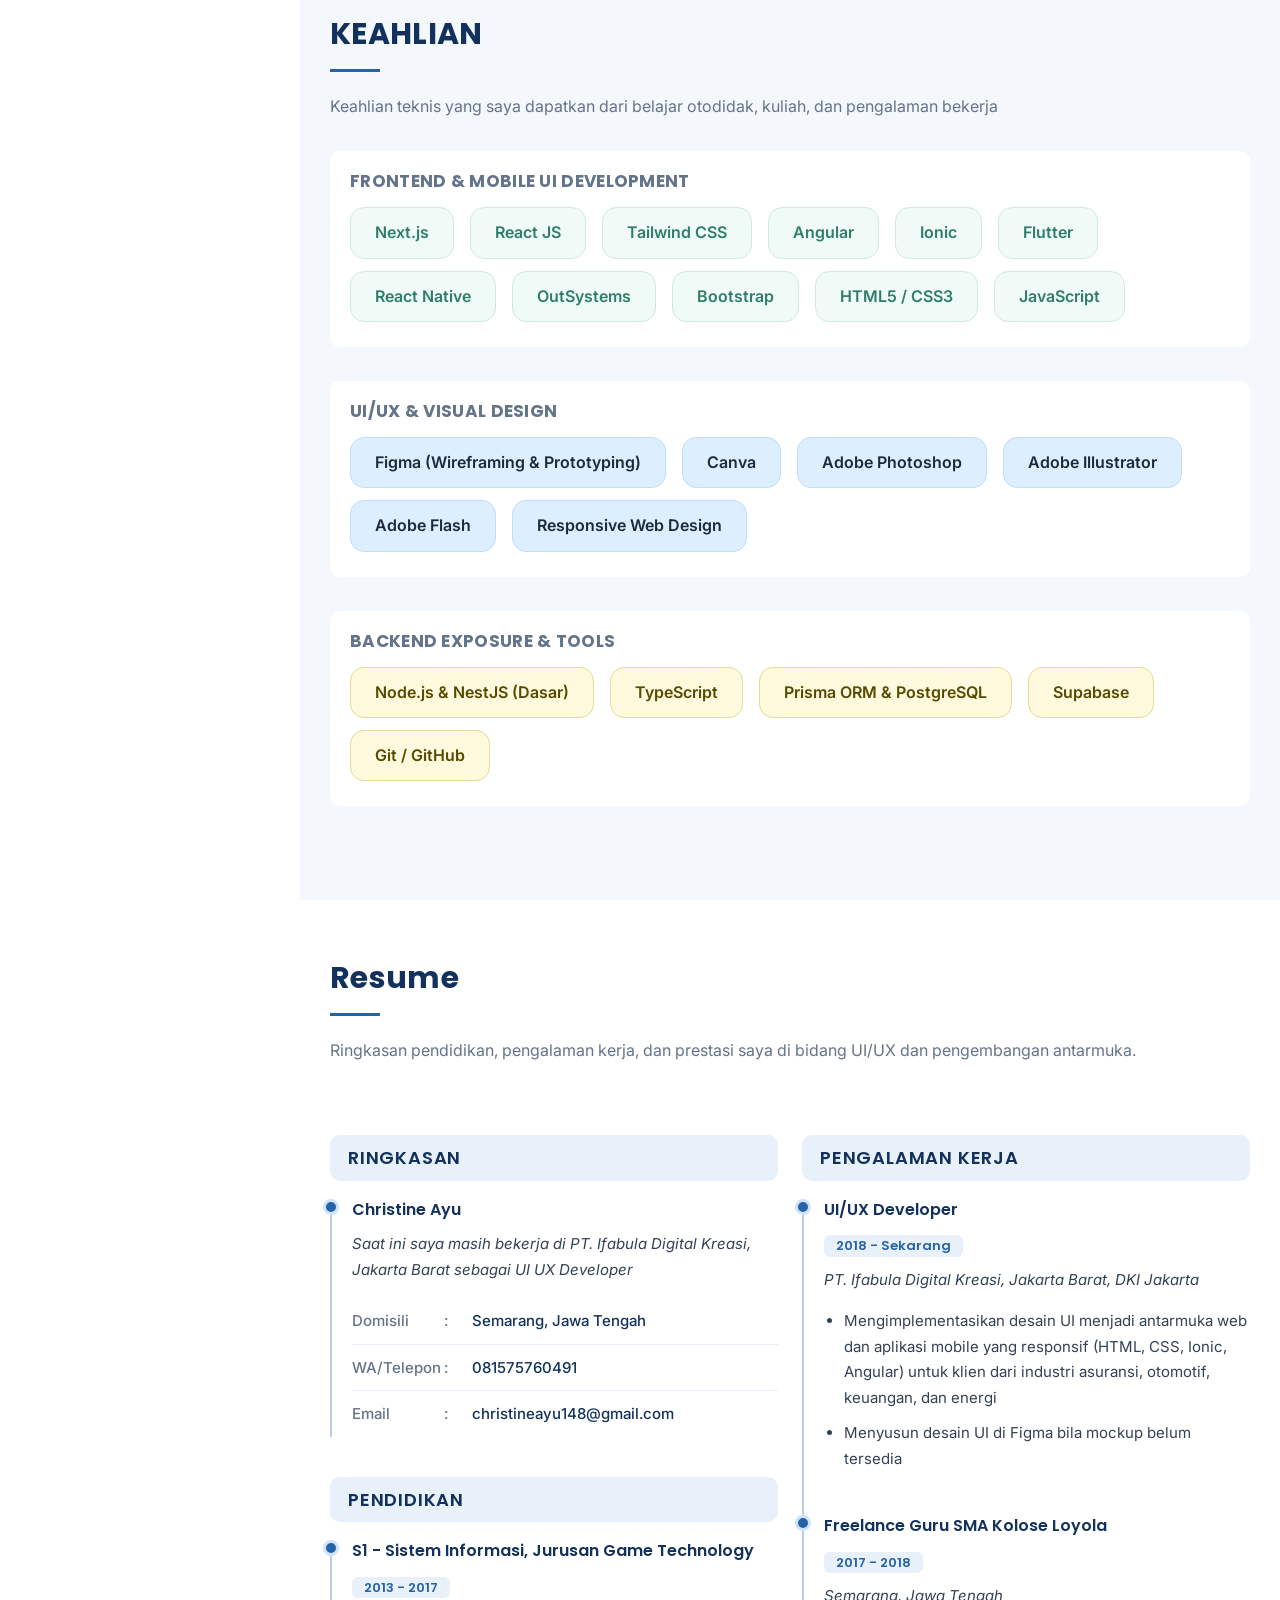
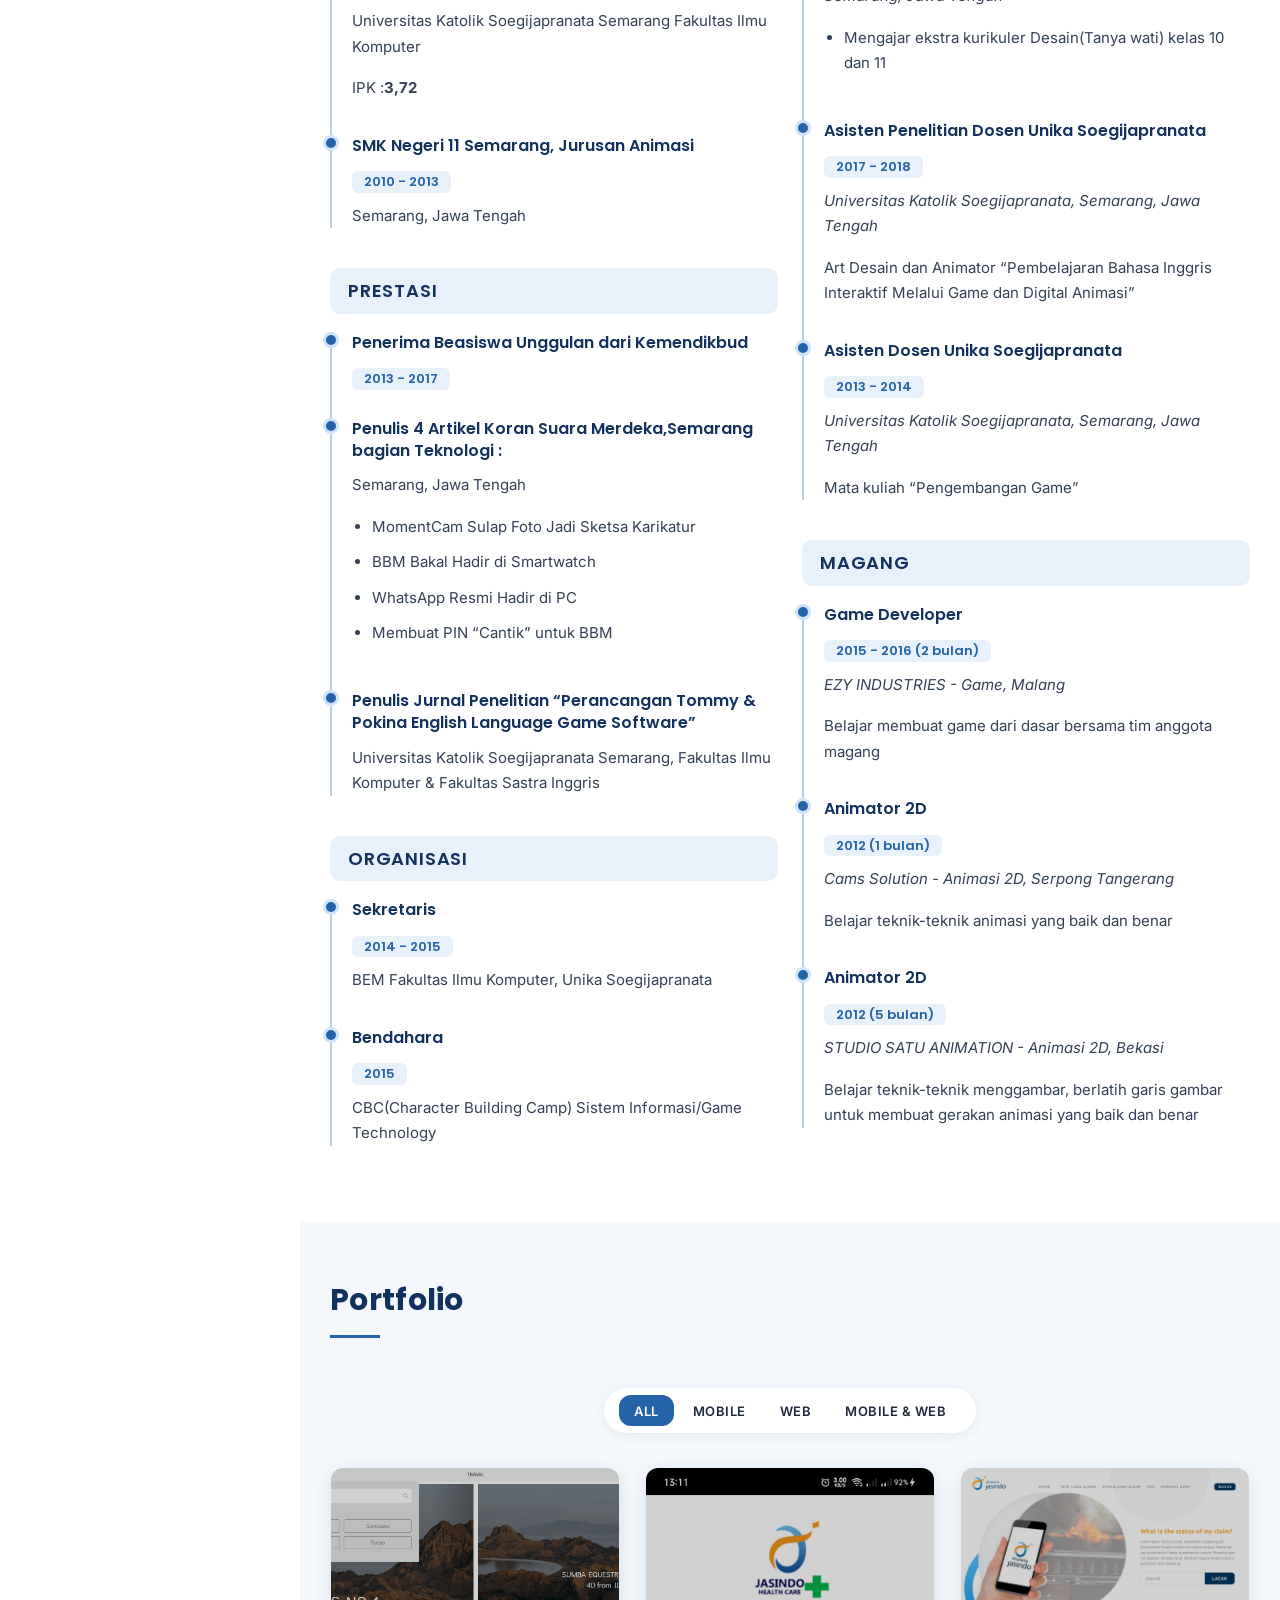
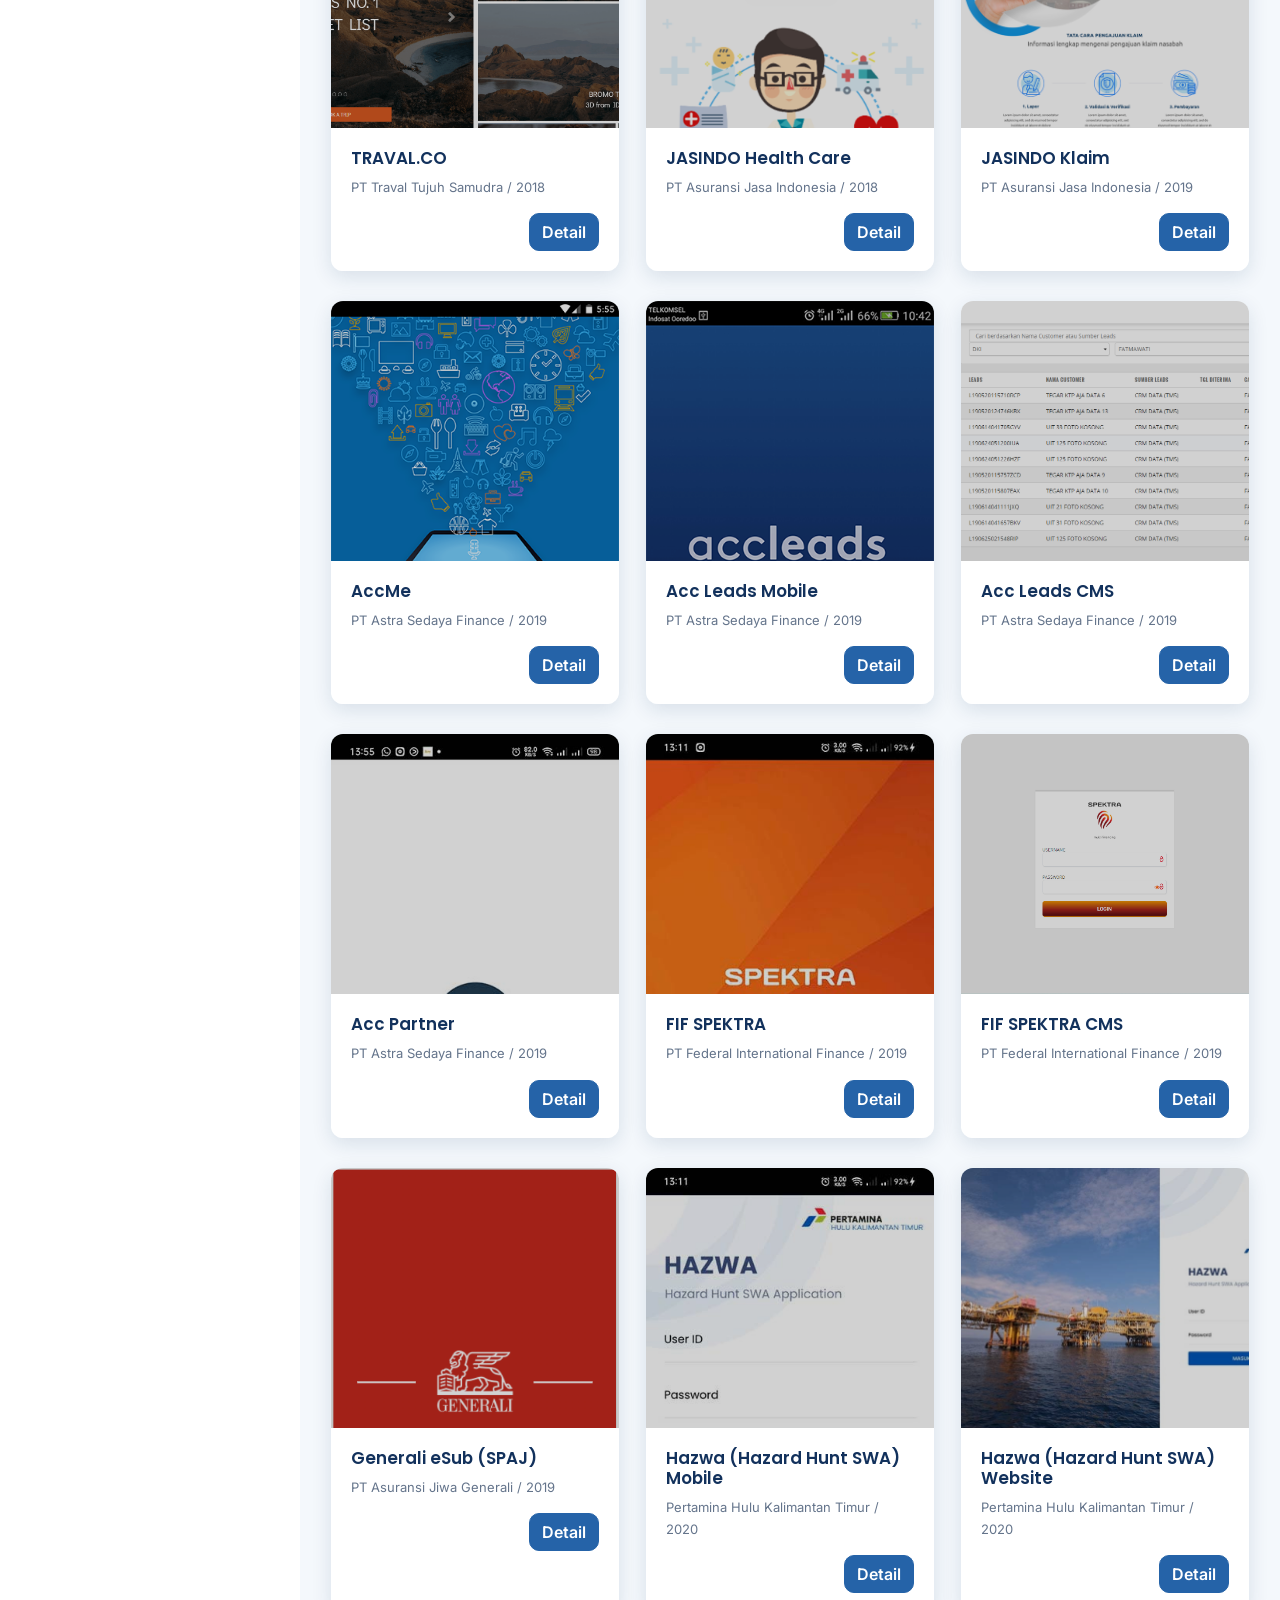
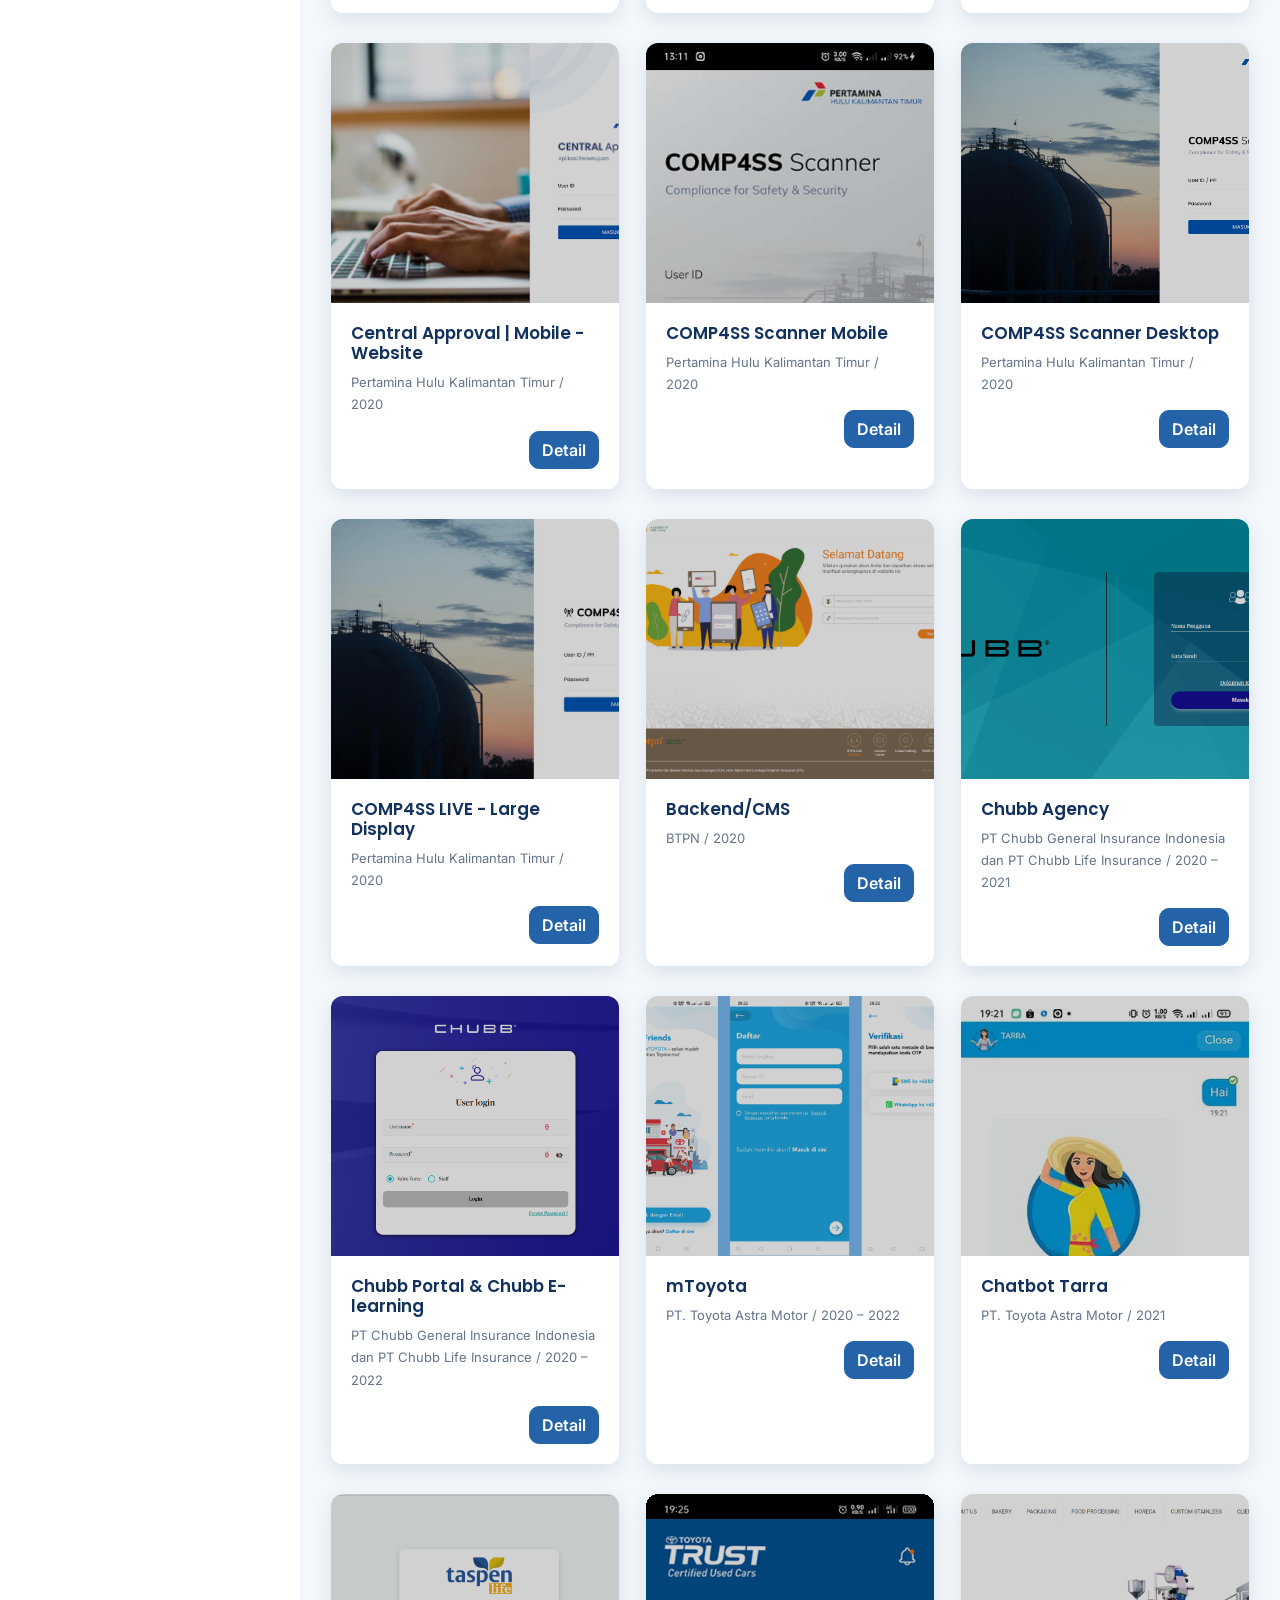
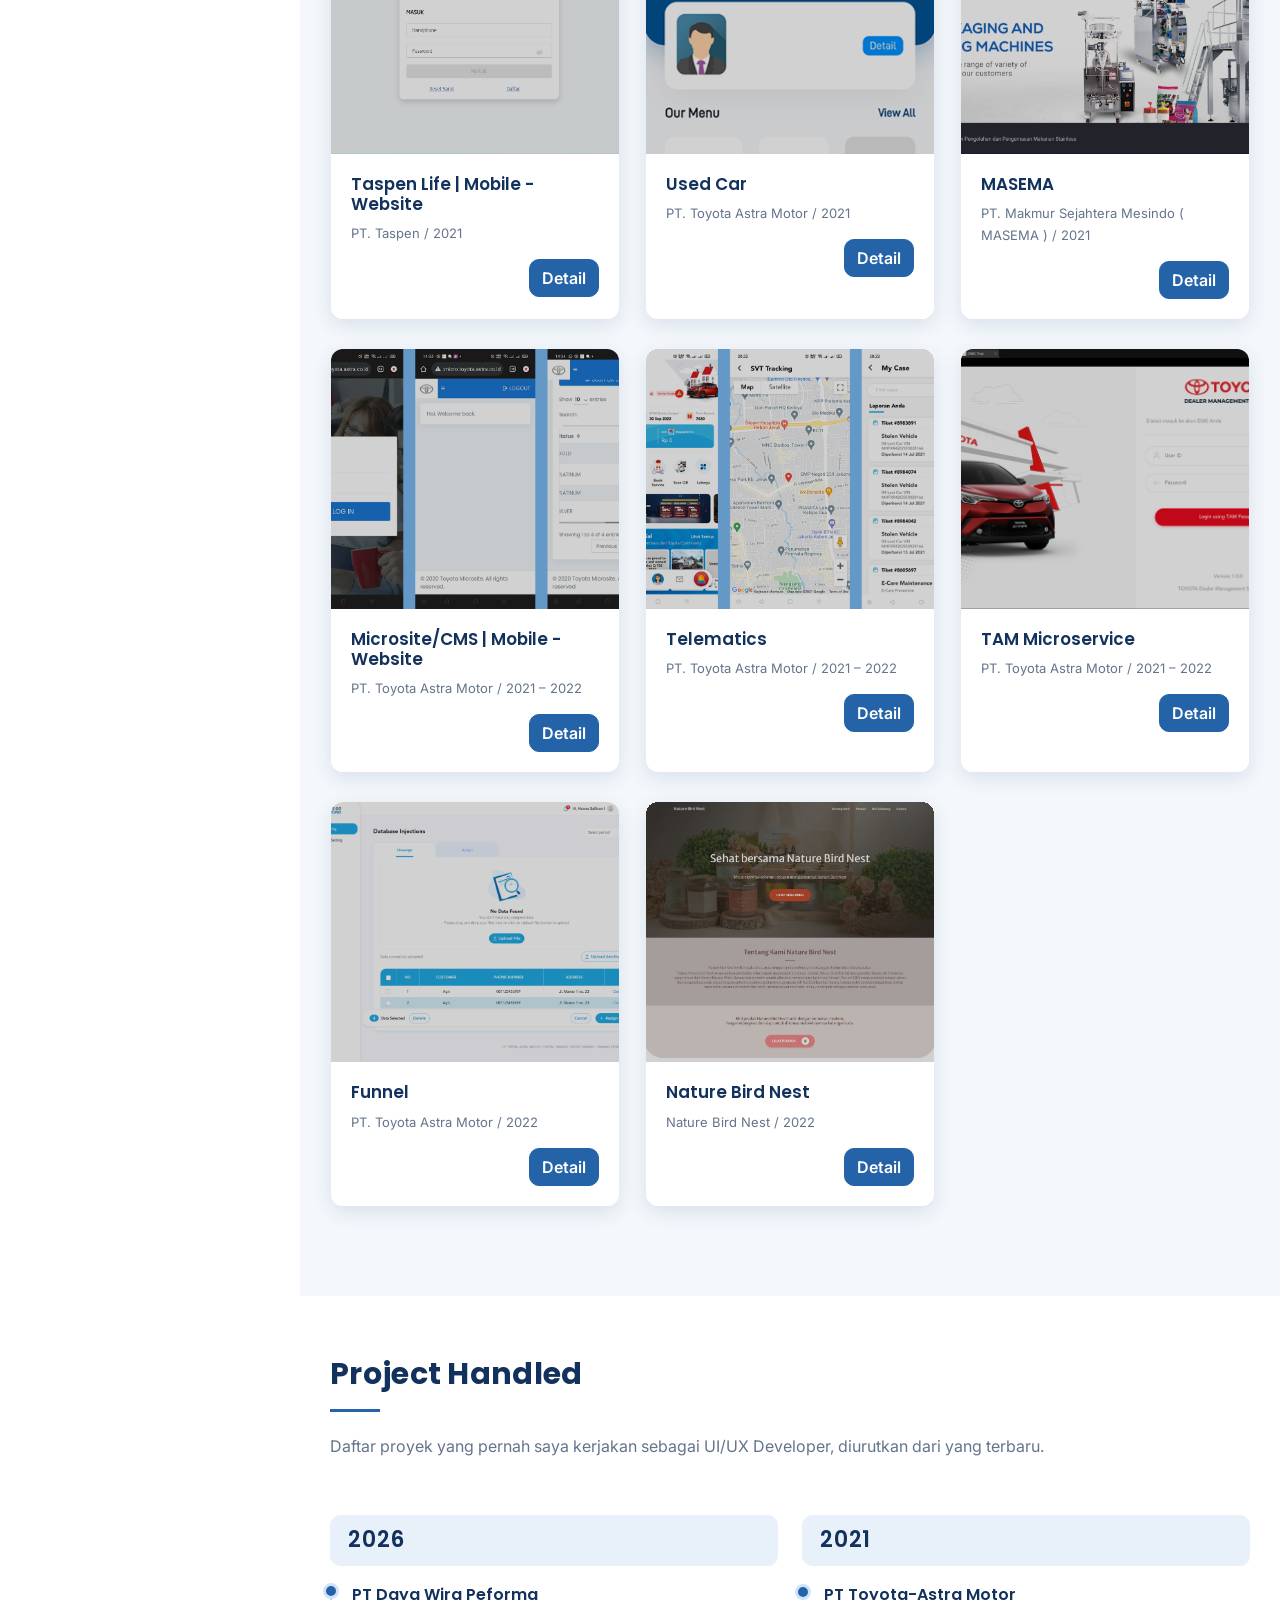
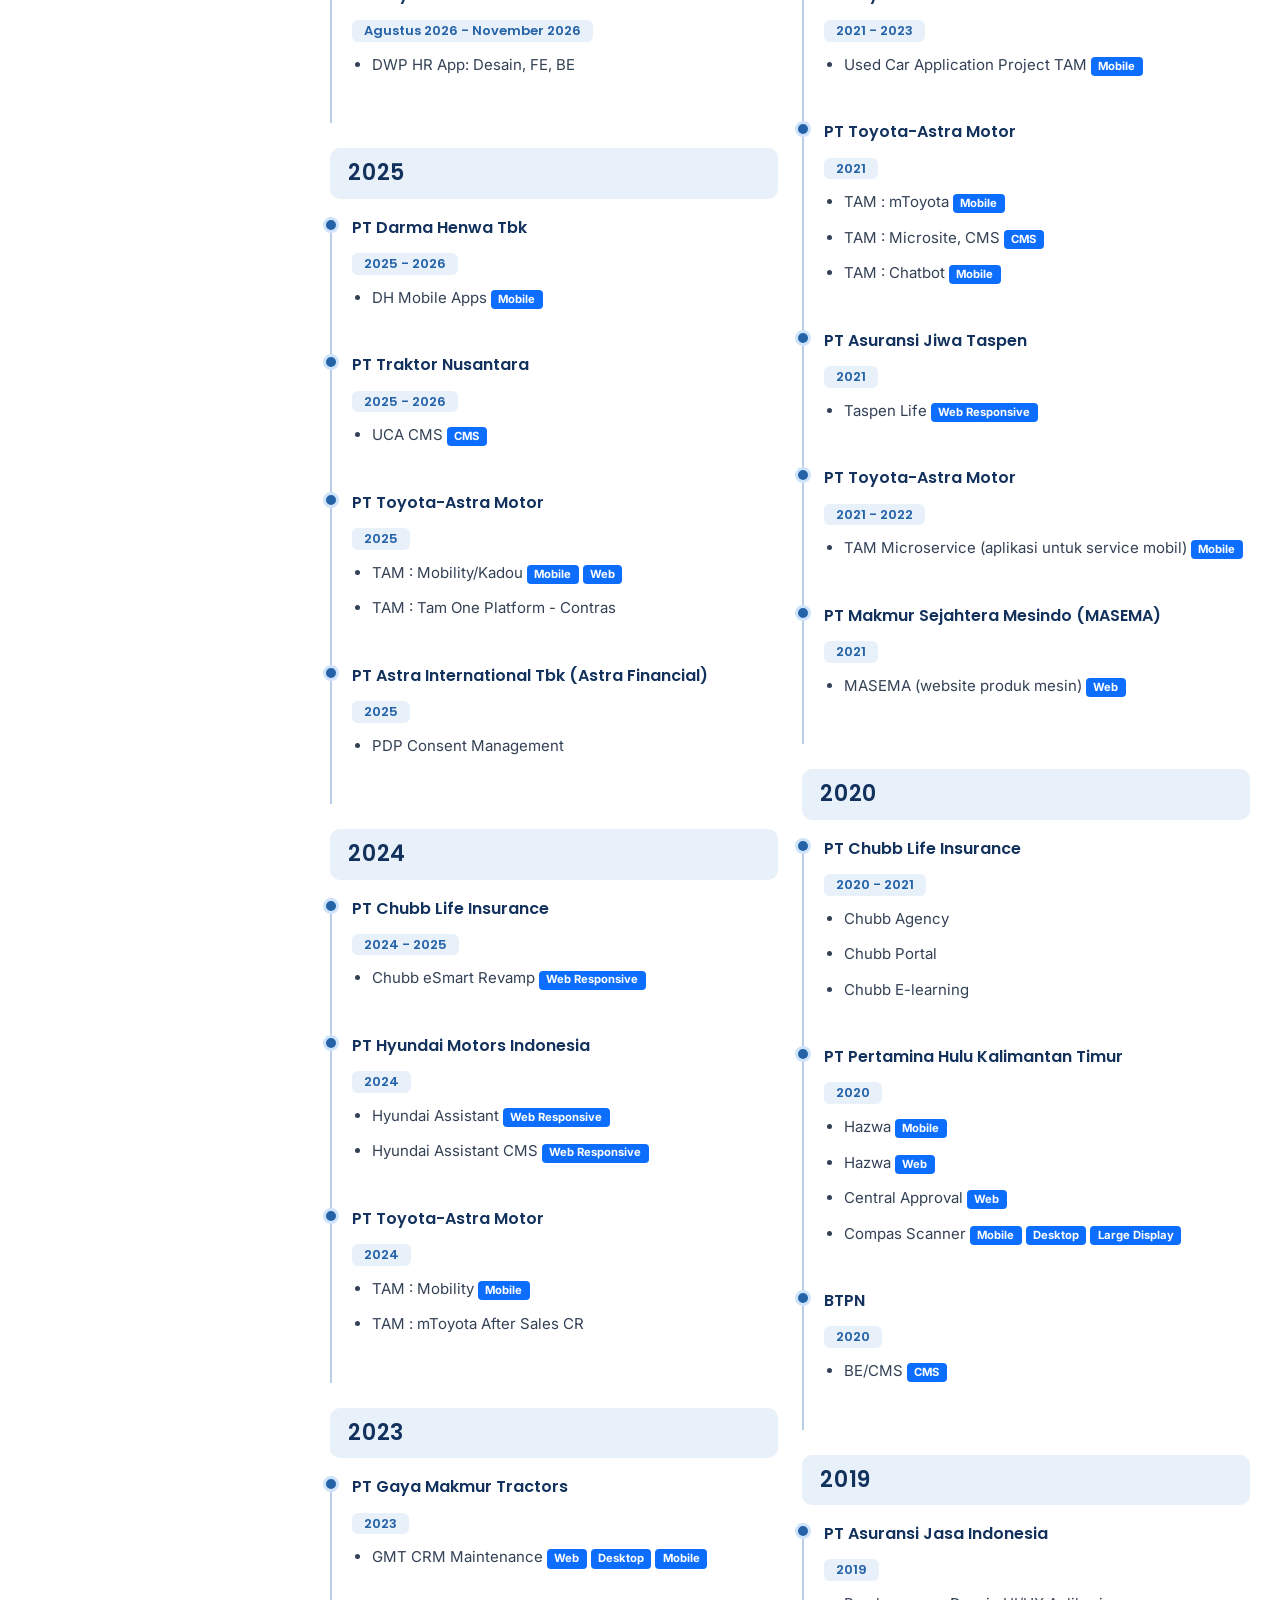
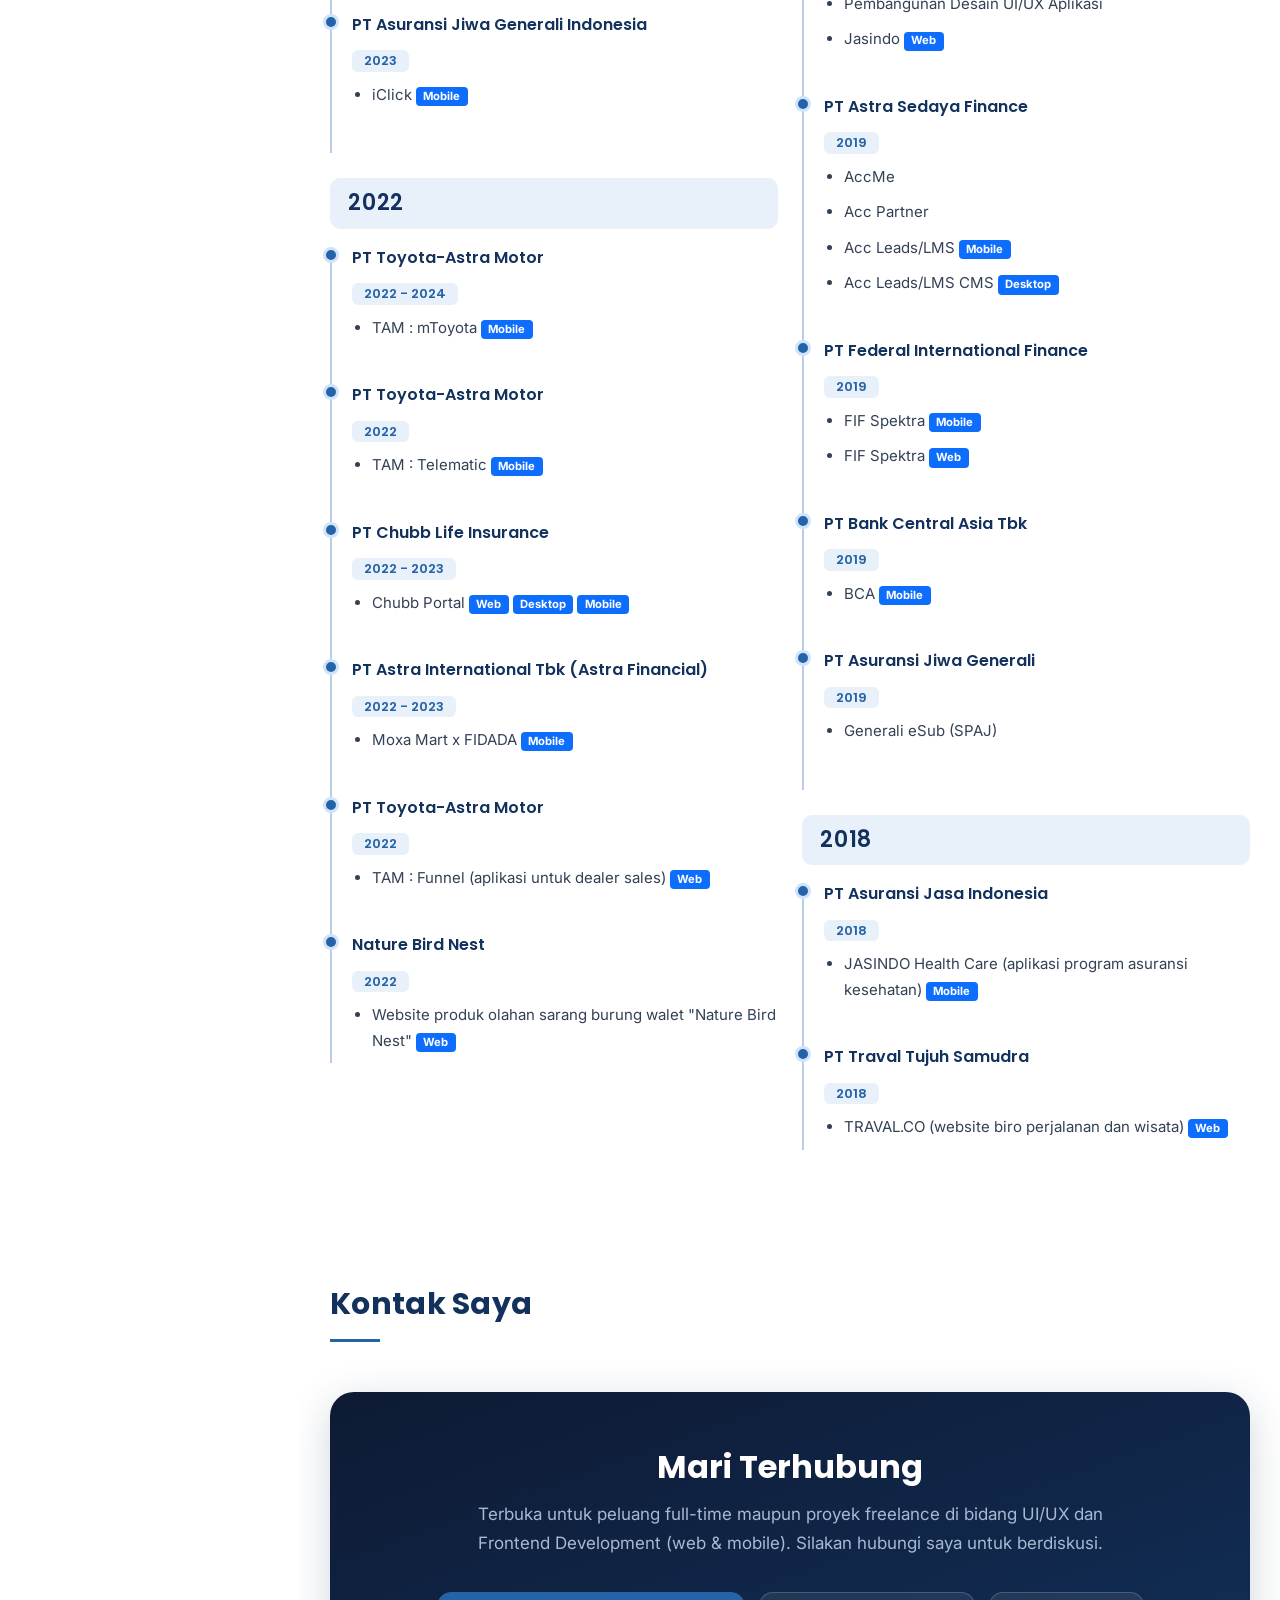
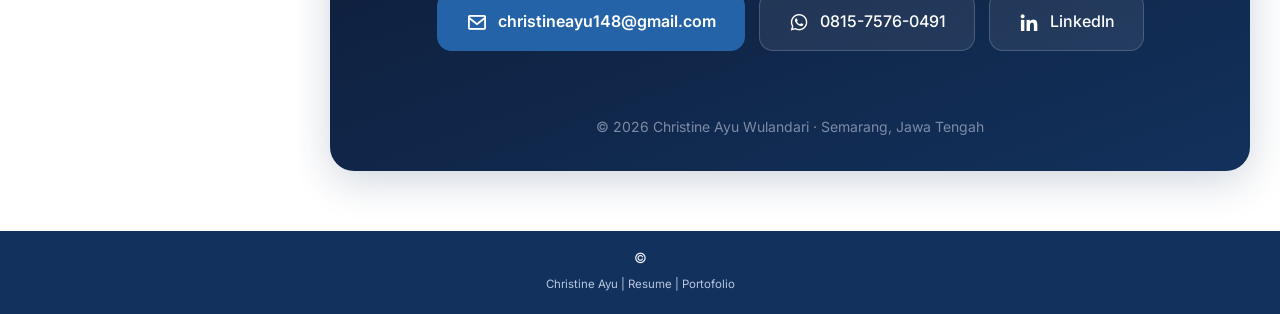
==== commit 8a07d18d: "Initial commit - CV Online lagi new#10" ====
--- a/index.html
+++ b/index.html
@@ -614,7 +614,7 @@
               <h4>PT Asuransi Jiwa Taspen</h4>
               <h5>2021</h5>
               <ul>
-                <li>Taspen Life <span class="badge bg-primary">Web</span> <span class="badge bg-primary">Desktop</span> <span class="badge bg-primary">Mobile</span></li>
+                <li>Taspen Life <span class="badge bg-primary">Web Responsive</span></li>
               </ul>
             </div>
 
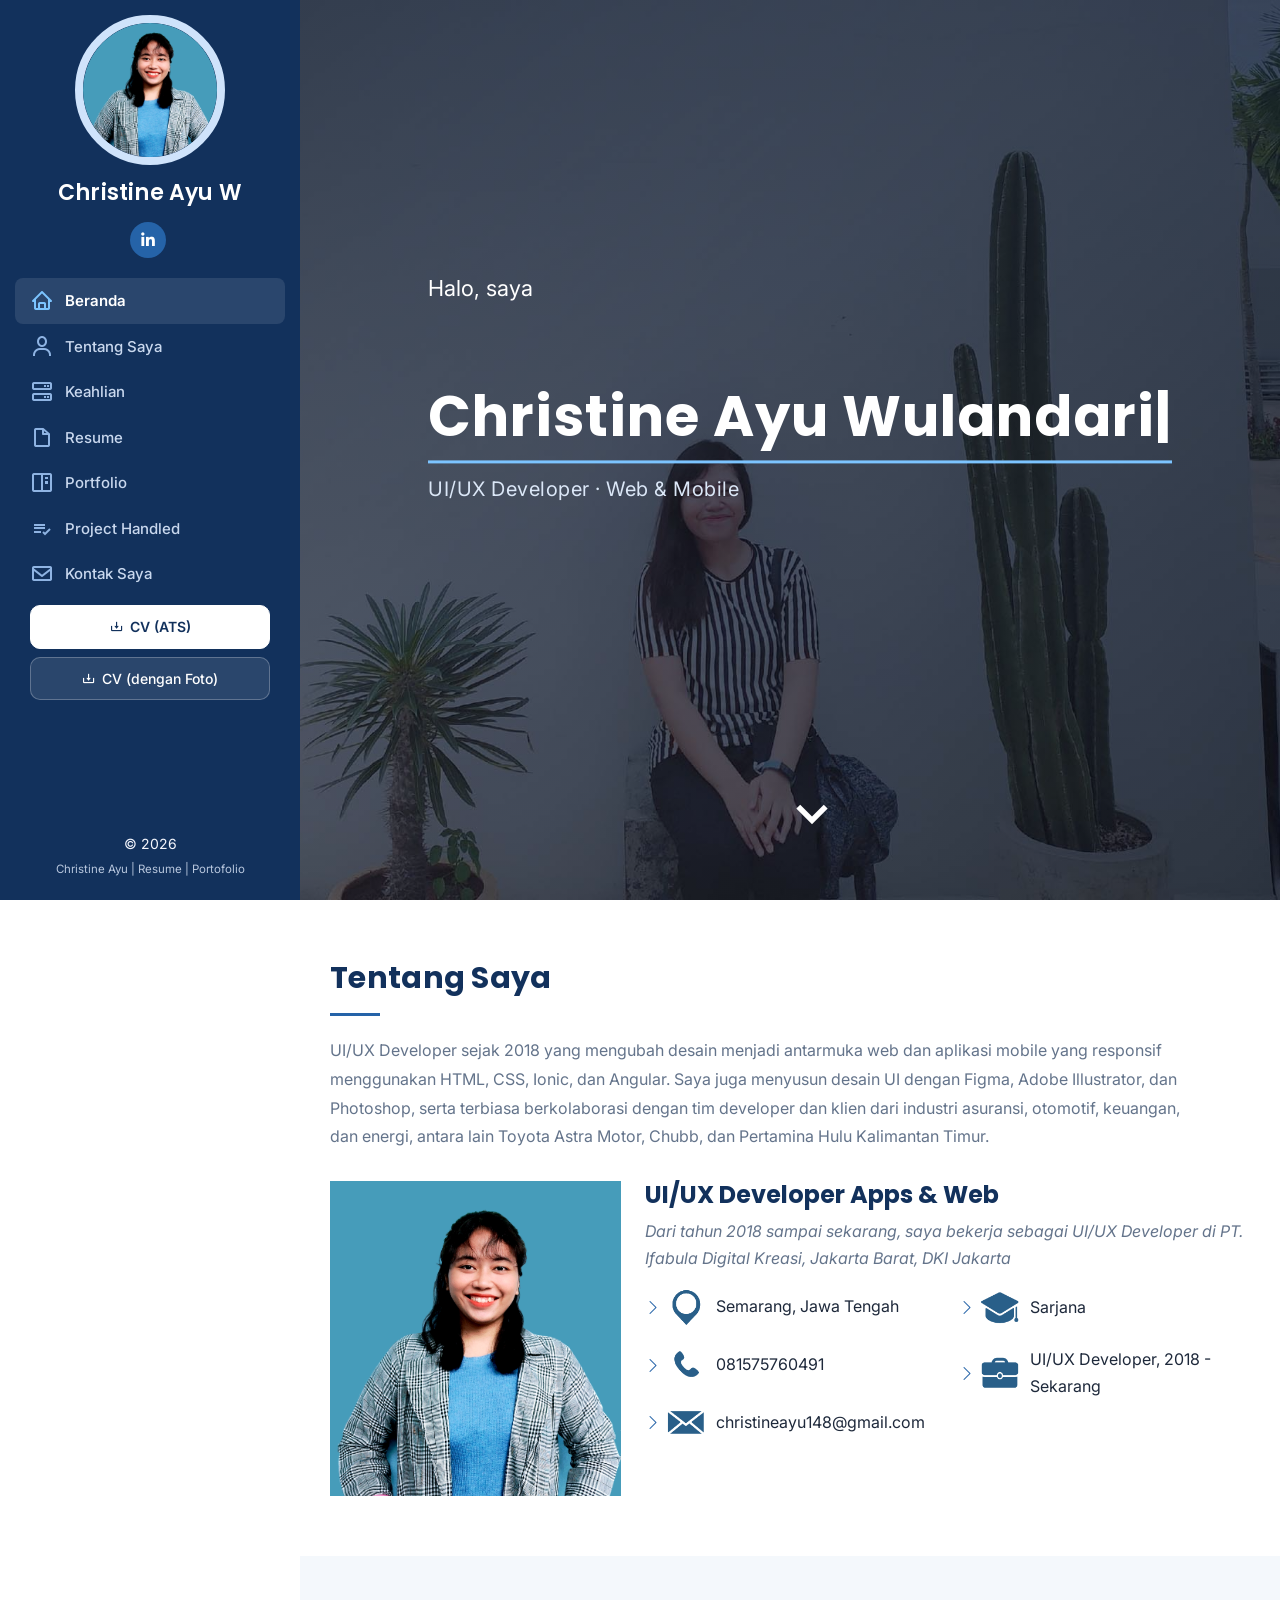
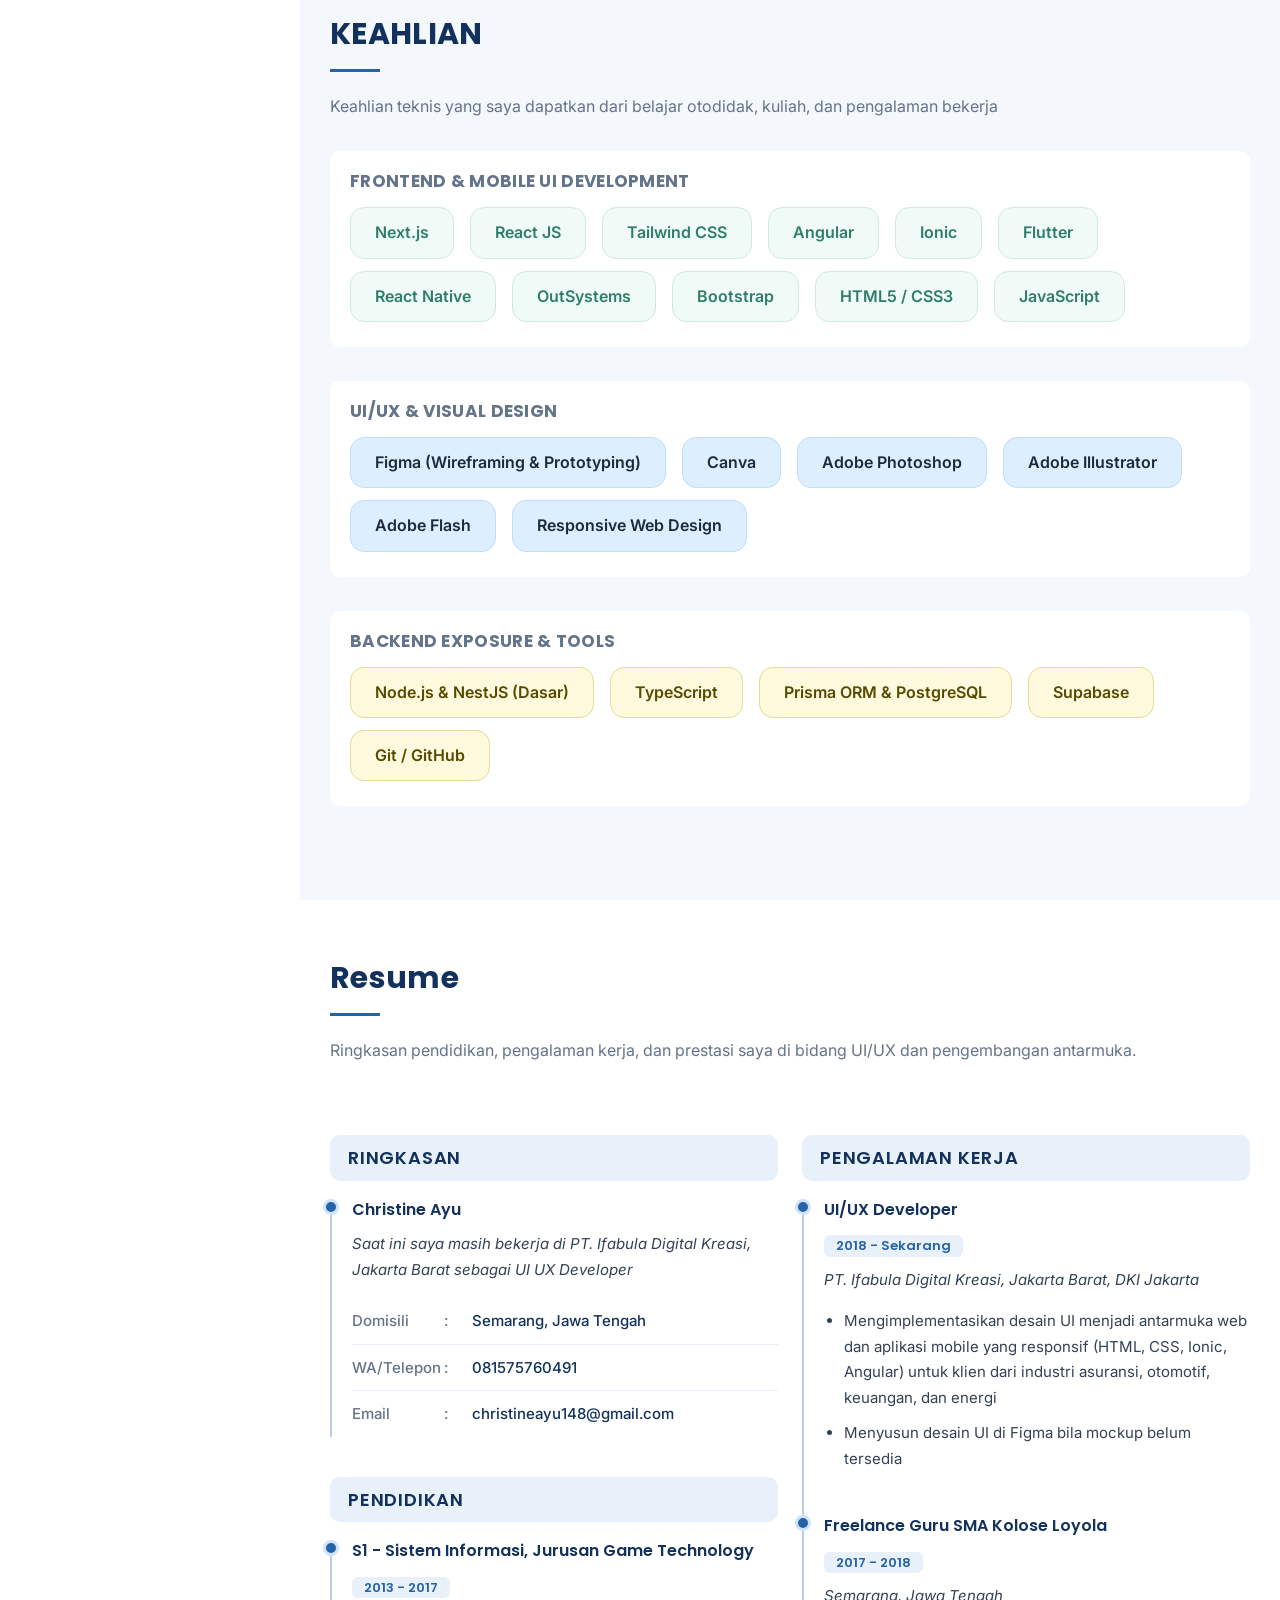
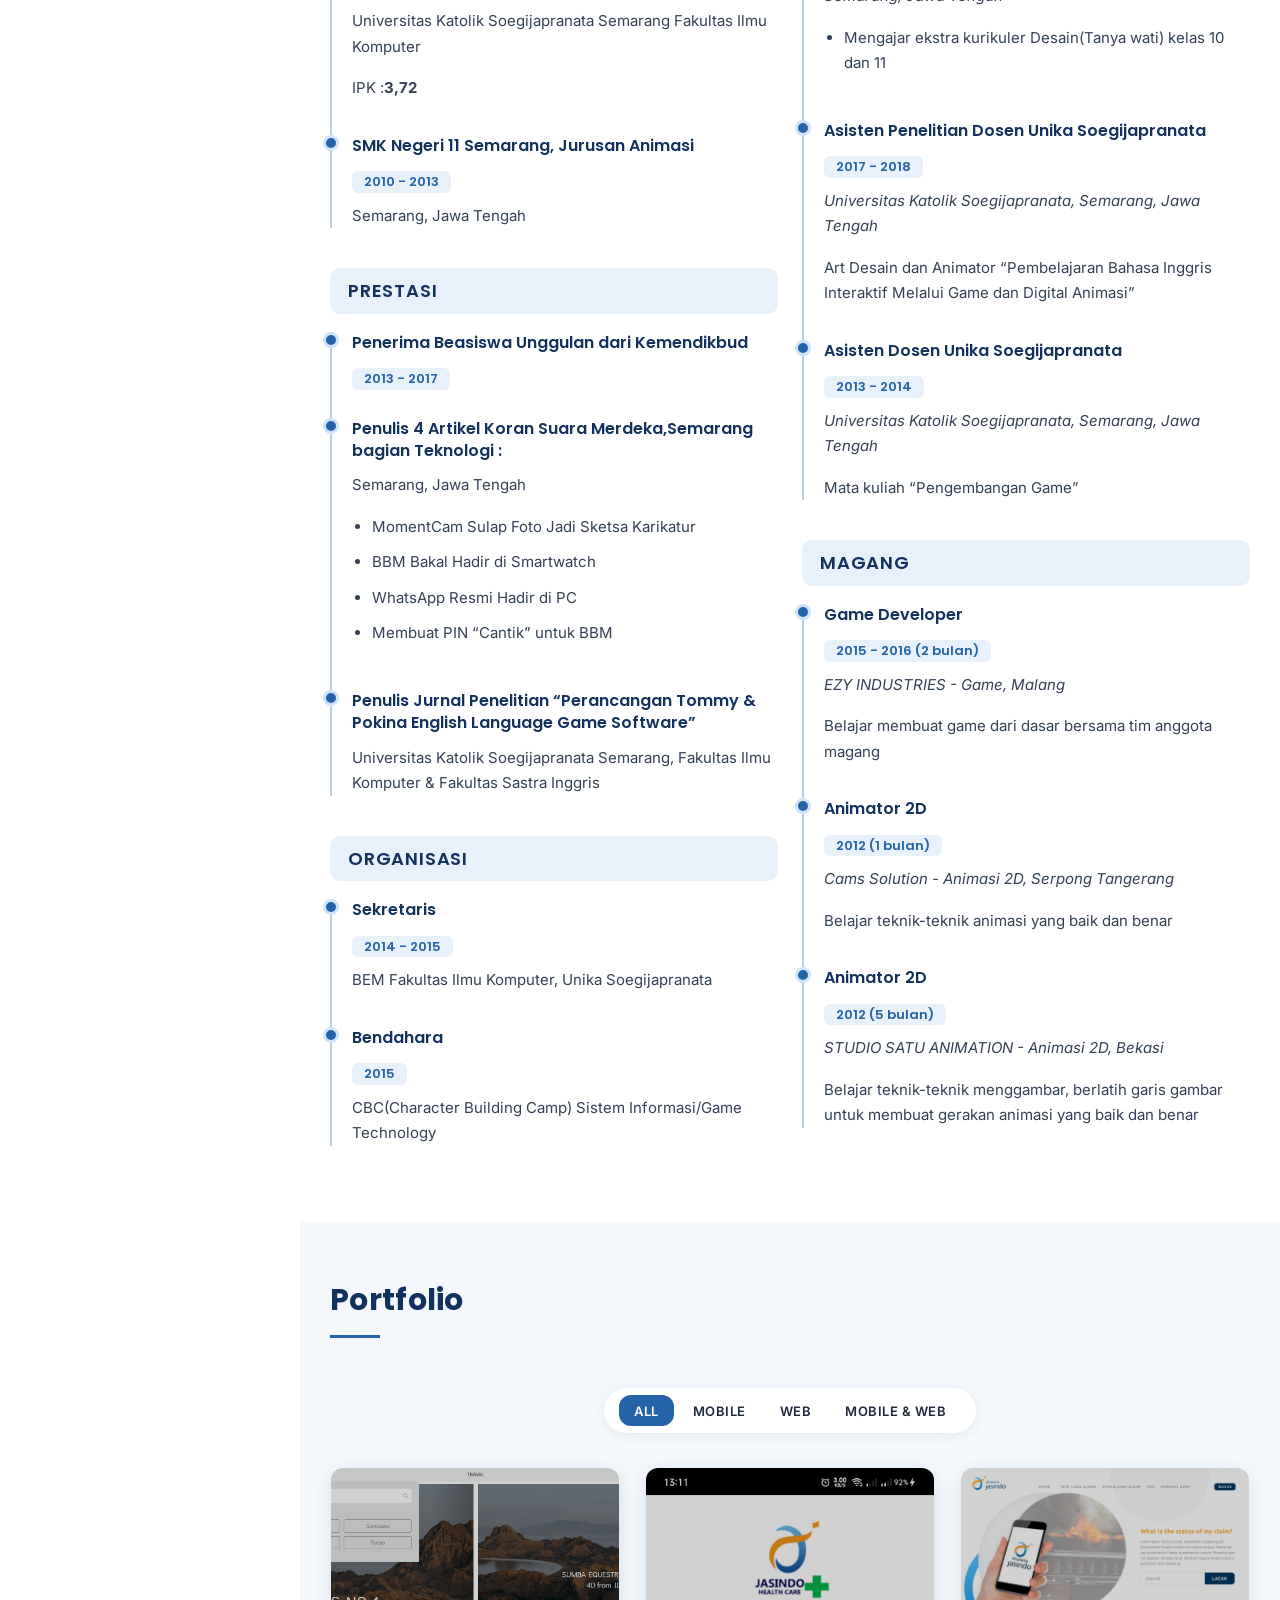
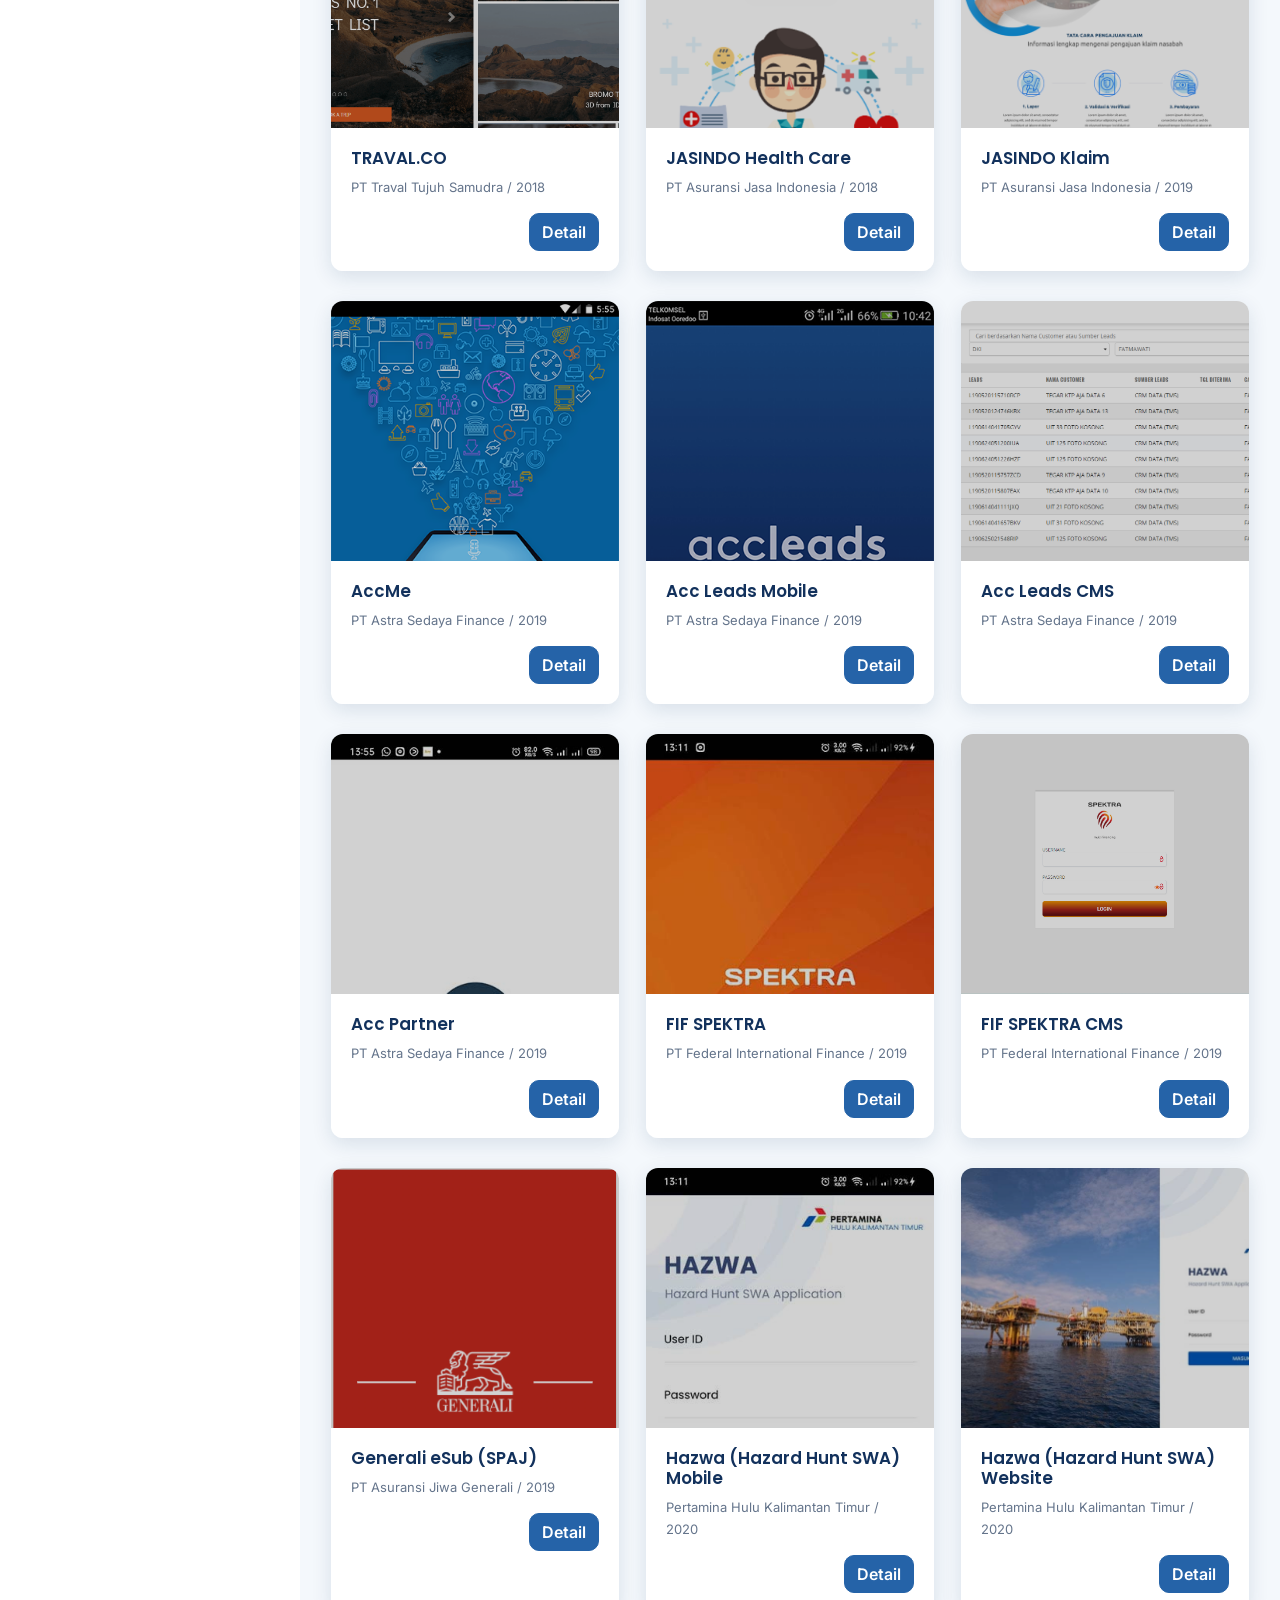
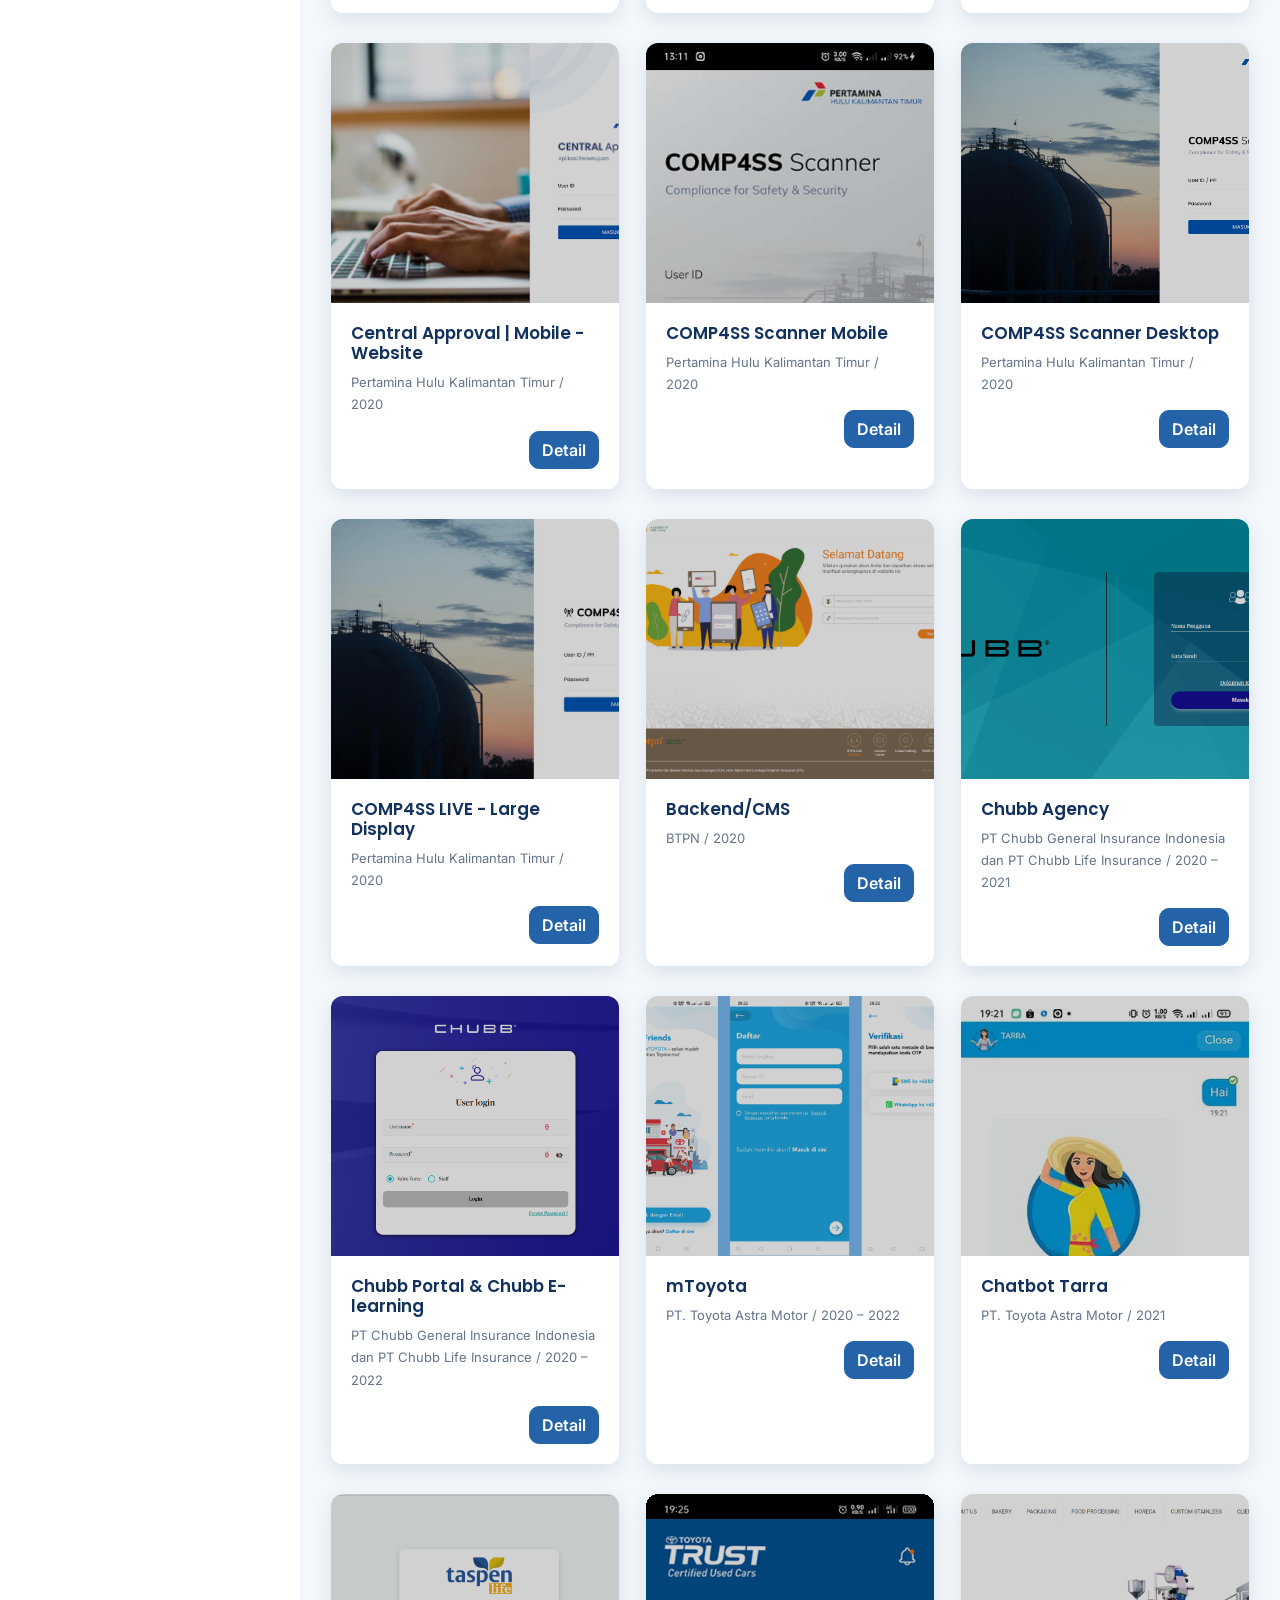
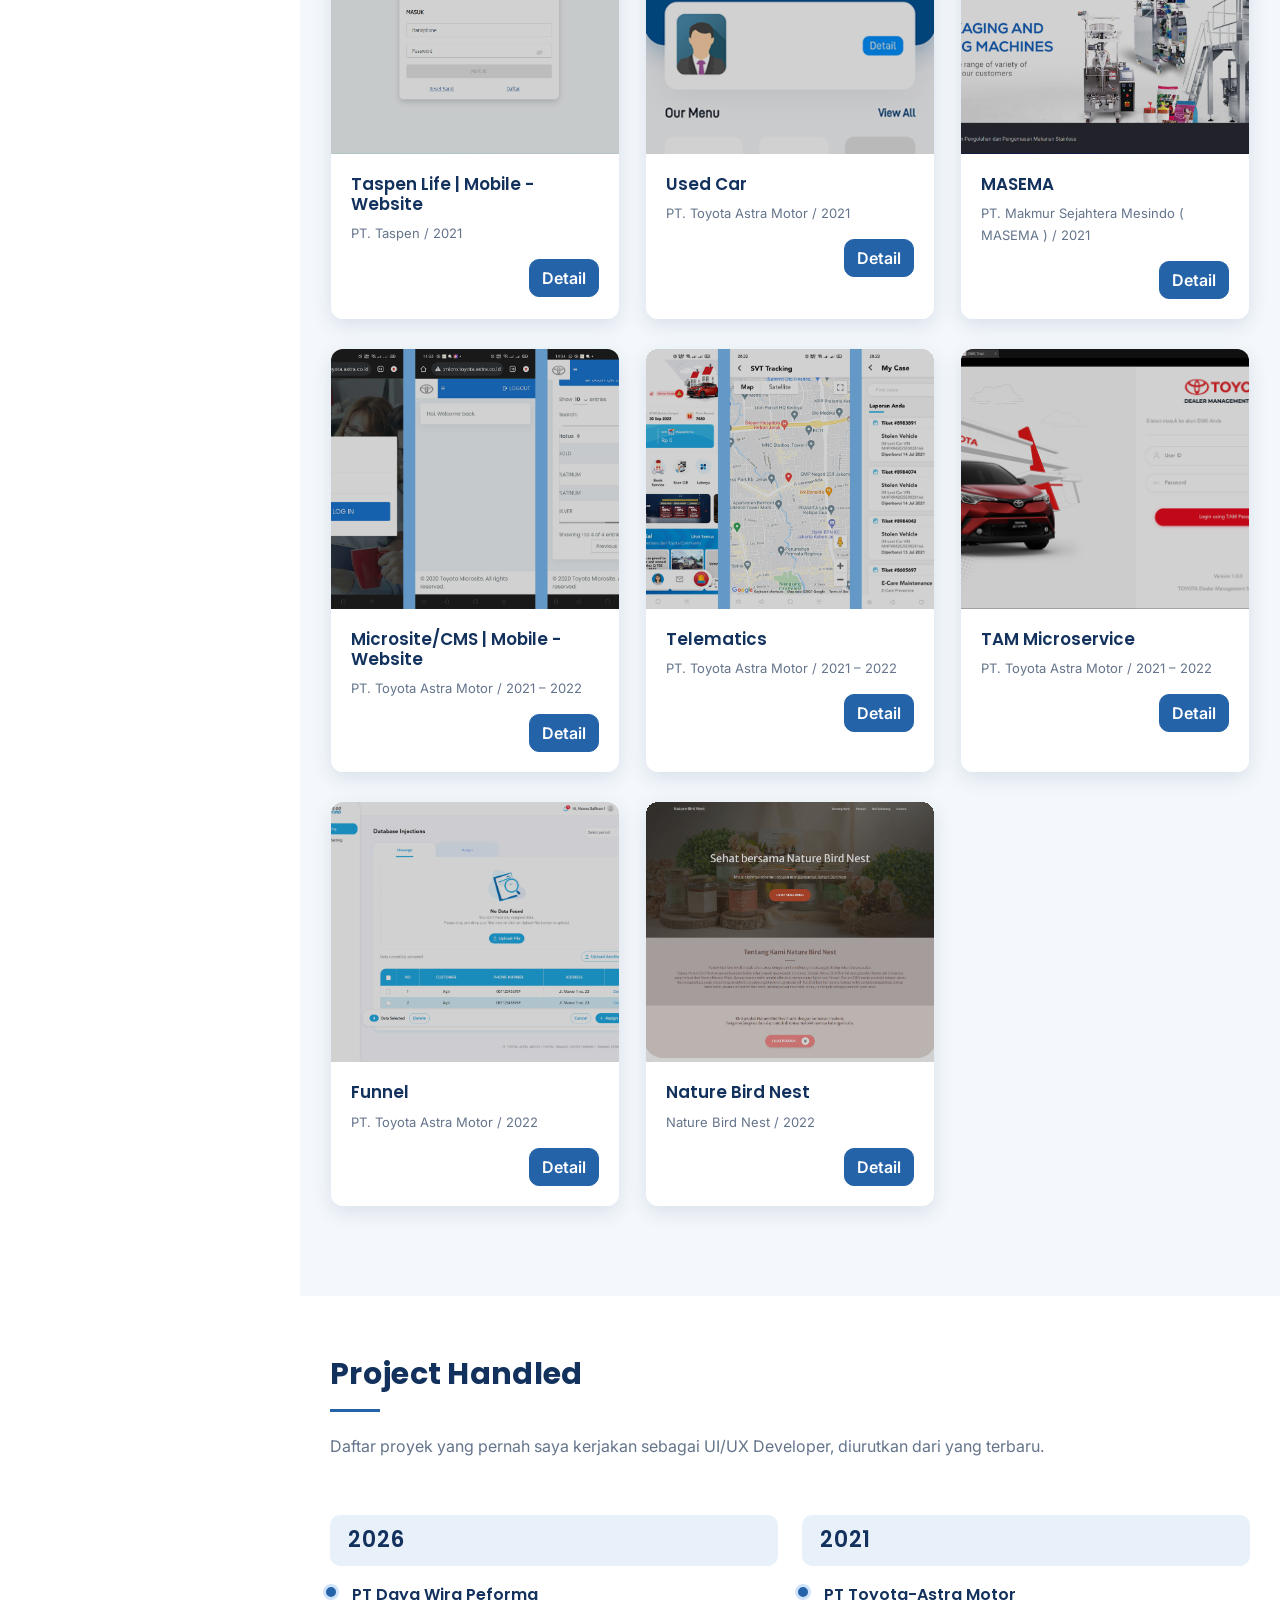
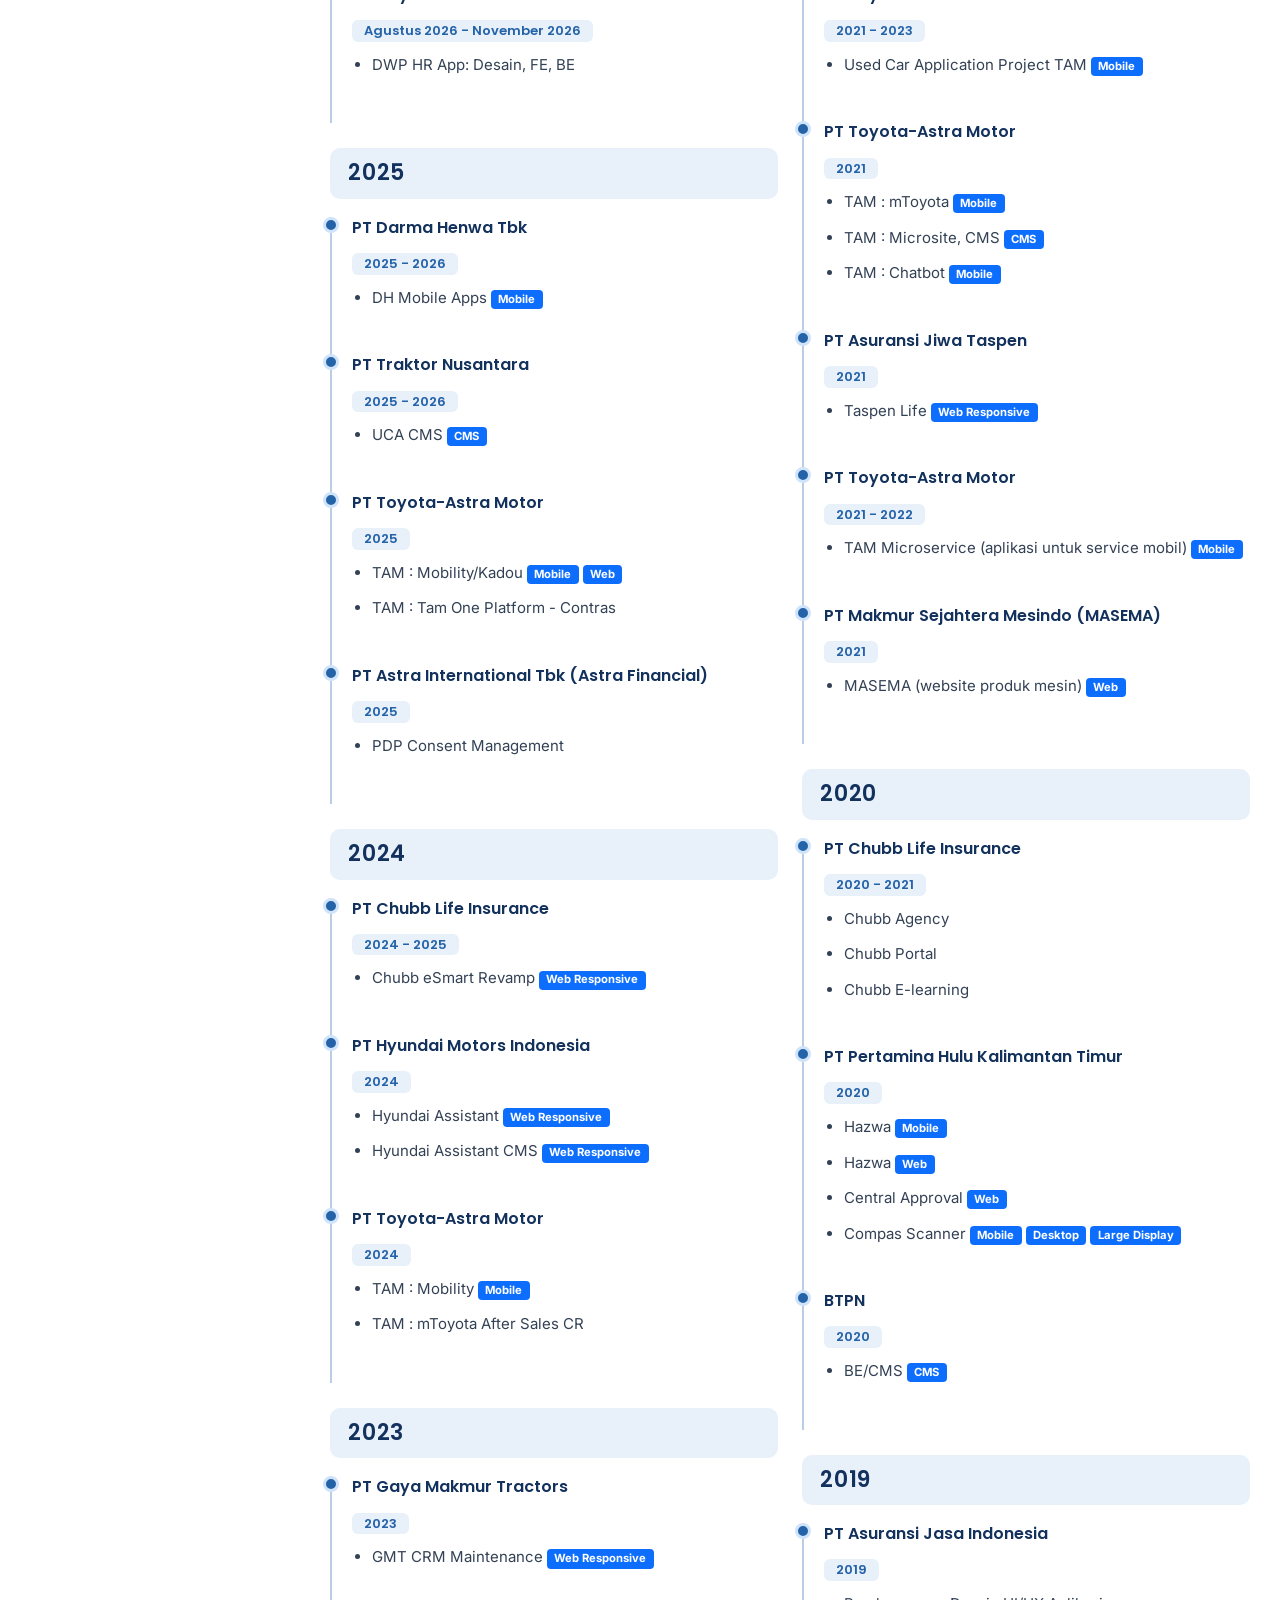
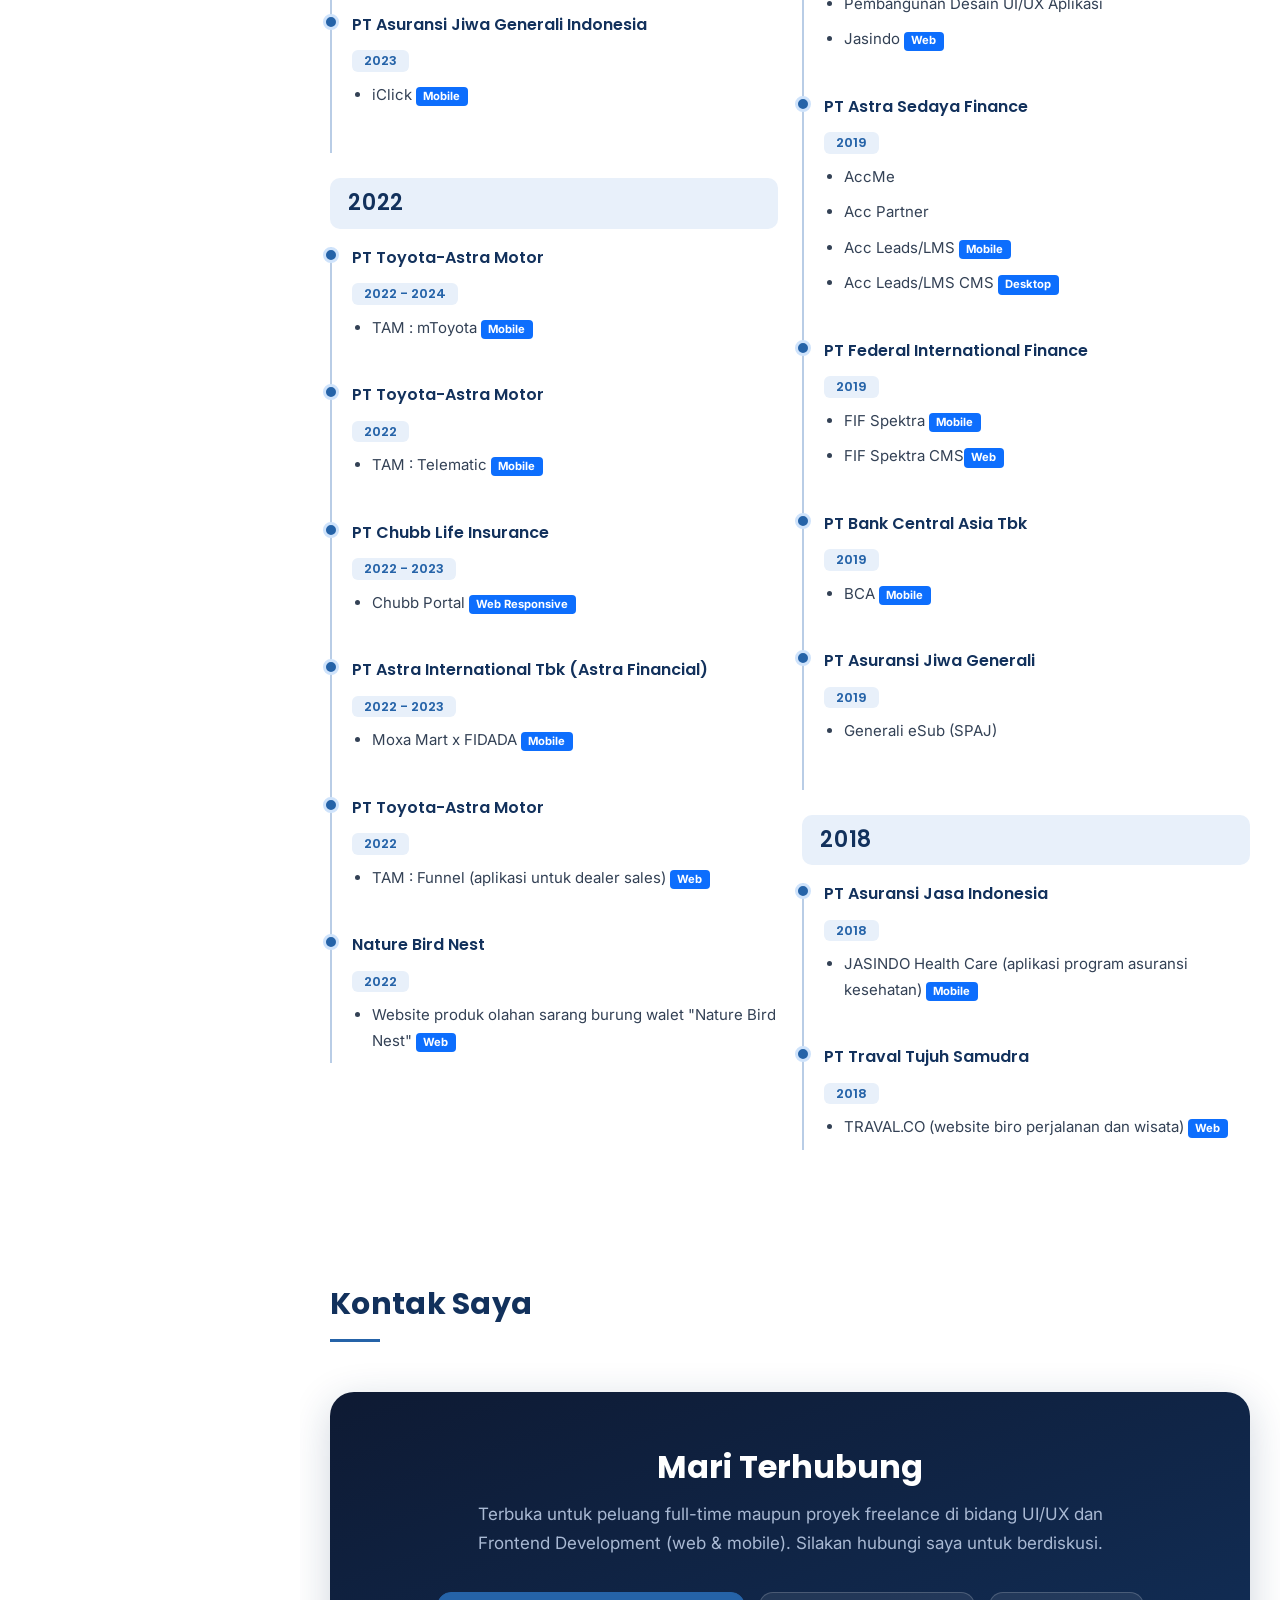
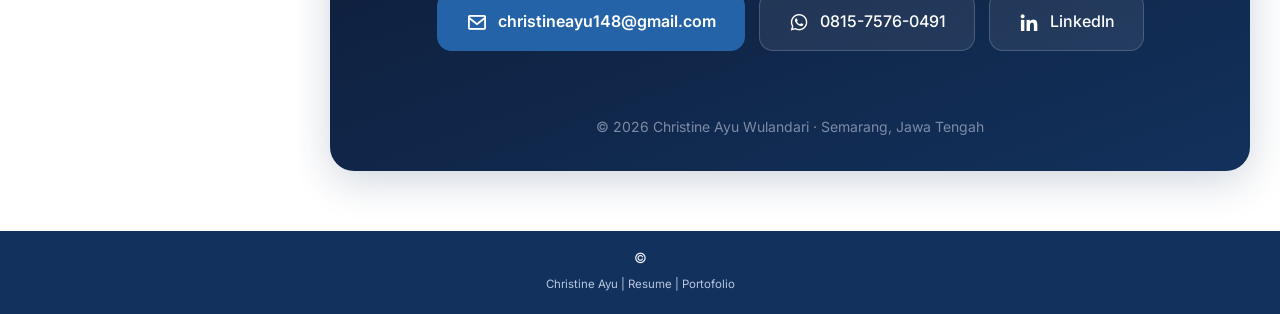
==== commit 16bad25f: "Initial commit - CV Online lagi new#10" ====
--- a/index.html
+++ b/index.html
@@ -523,7 +523,7 @@
               <h4>PT Gaya Makmur Tractors</h4>
               <h5>2023</h5>
               <ul>
-                <li>GMT CRM Maintenance <span class="badge bg-primary">Web</span> <span class="badge bg-primary">Desktop</span> <span class="badge bg-primary">Mobile</span></li>
+                <li>GMT CRM Maintenance <span class="badge bg-primary">Web Responsive</span></li>
               </ul>
             </div>
 
@@ -557,7 +557,7 @@
               <h4>PT Chubb Life Insurance</h4>
               <h5>2022 - 2023</h5>
               <ul>
-                <li>Chubb Portal <span class="badge bg-primary">Web</span> <span class="badge bg-primary">Desktop</span> <span class="badge bg-primary">Mobile</span></li>
+                <li>Chubb Portal <span class="badge bg-primary">Web Responsive</span></li>
               </ul>
             </div>
 
@@ -692,7 +692,7 @@
               <h5>2019</h5>
               <ul>
                 <li>FIF Spektra <span class="badge bg-primary">Mobile</span></li>
-                <li>FIF Spektra <span class="badge bg-primary">Web</span></li>
+                <li>FIF Spektra CMS<span class="badge bg-primary">Web</span></li>
               </ul>
             </div>
 
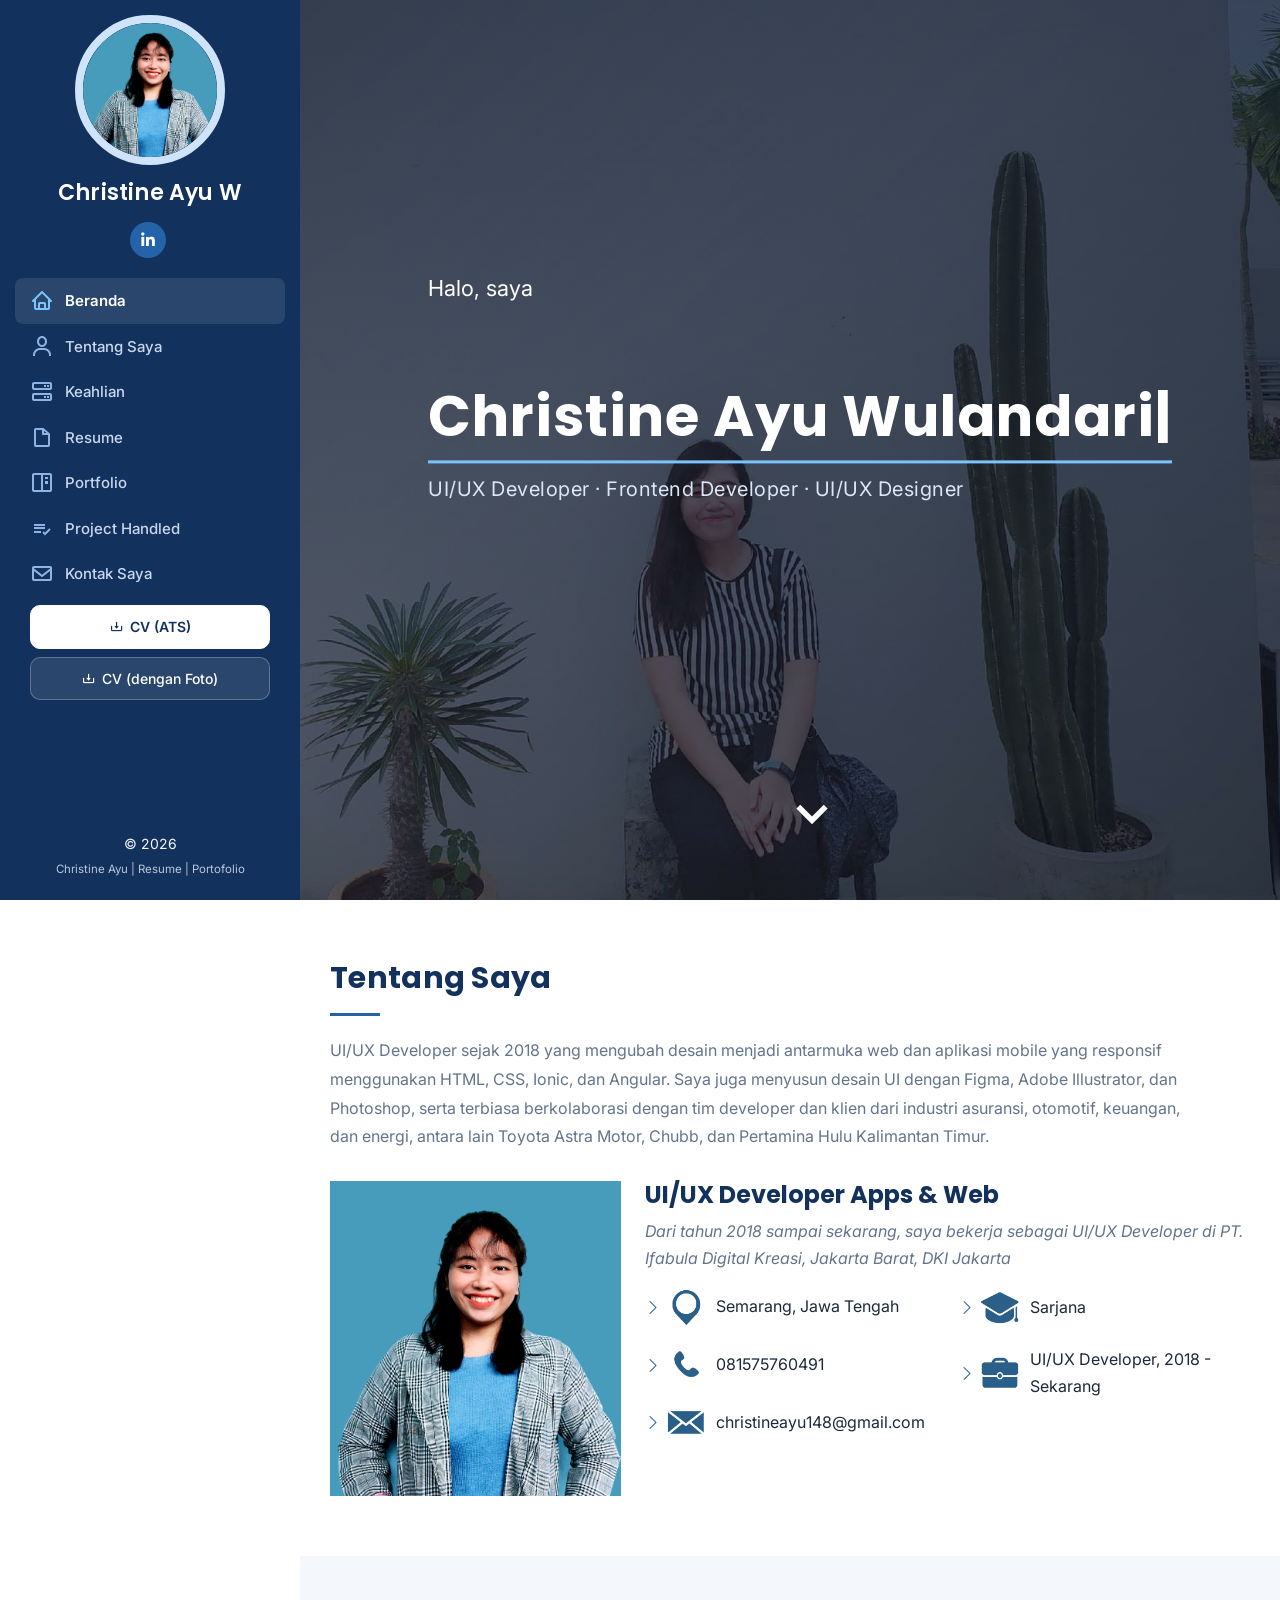
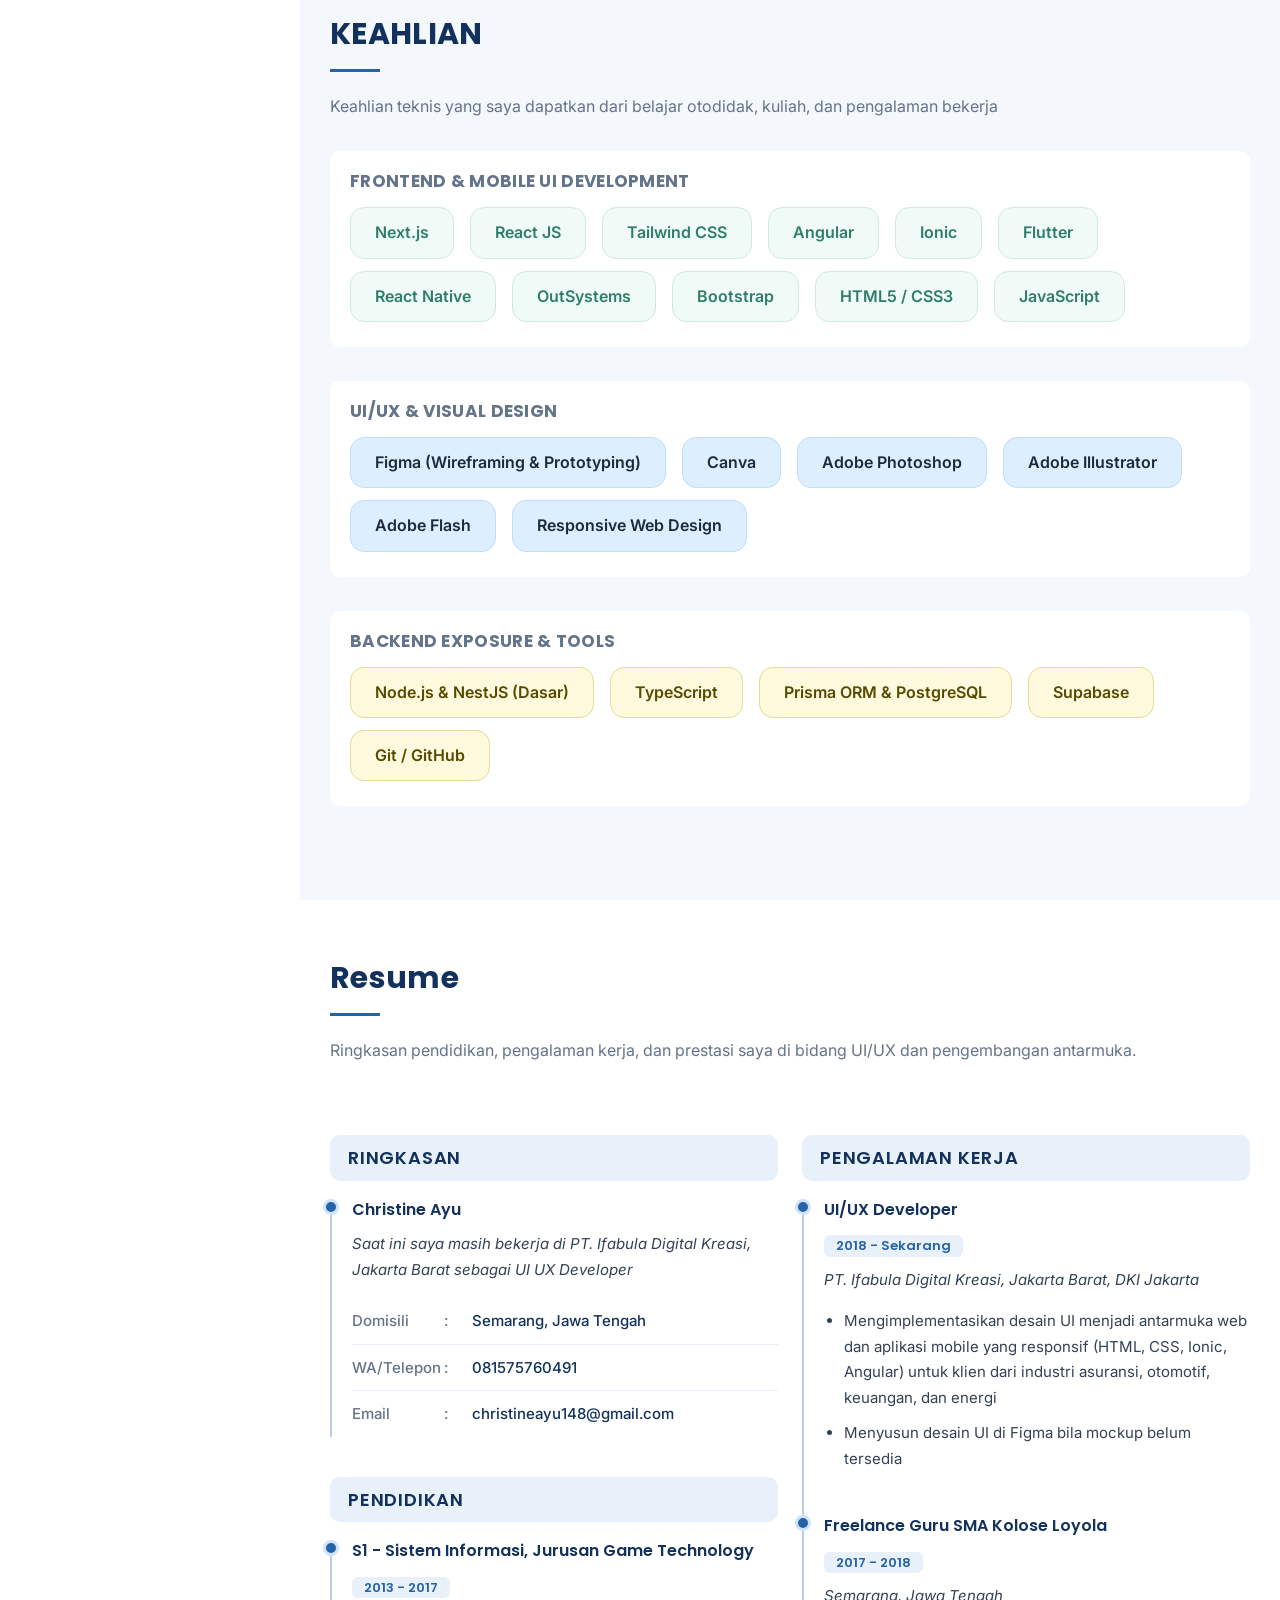
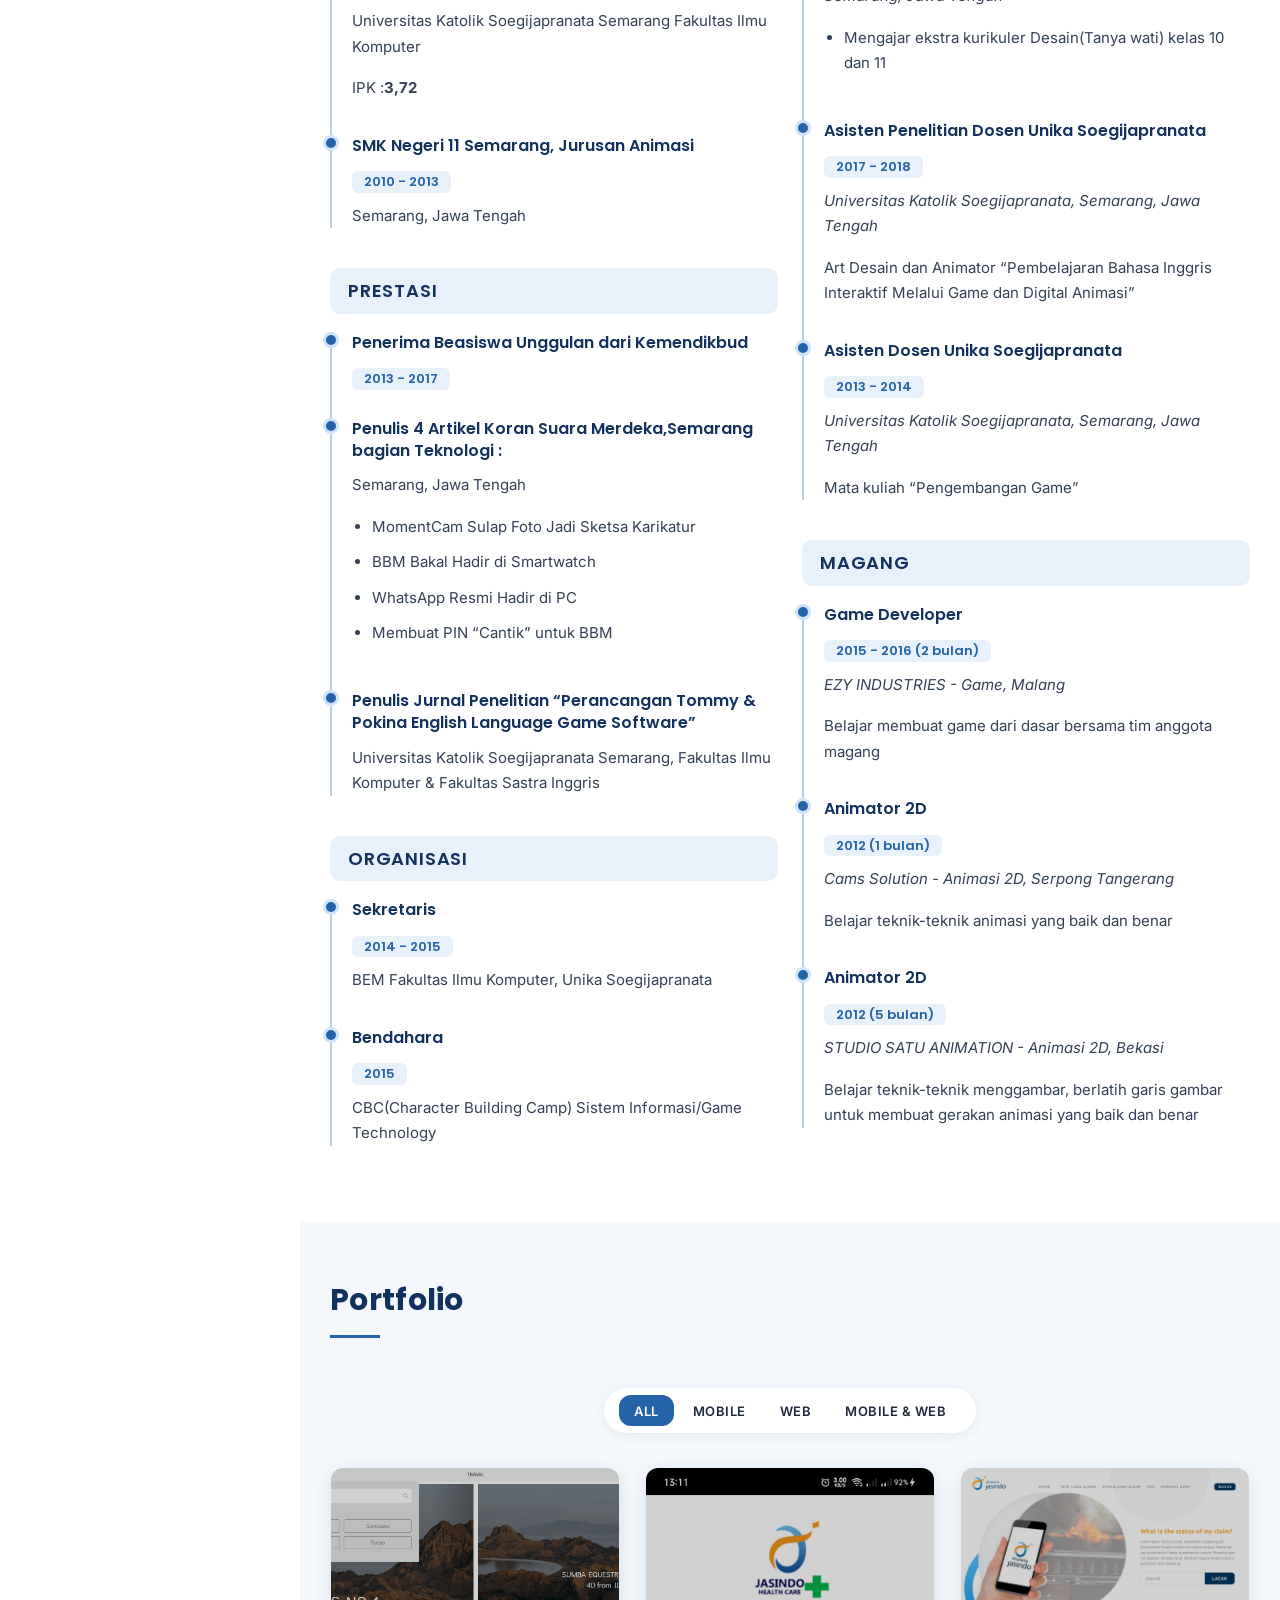
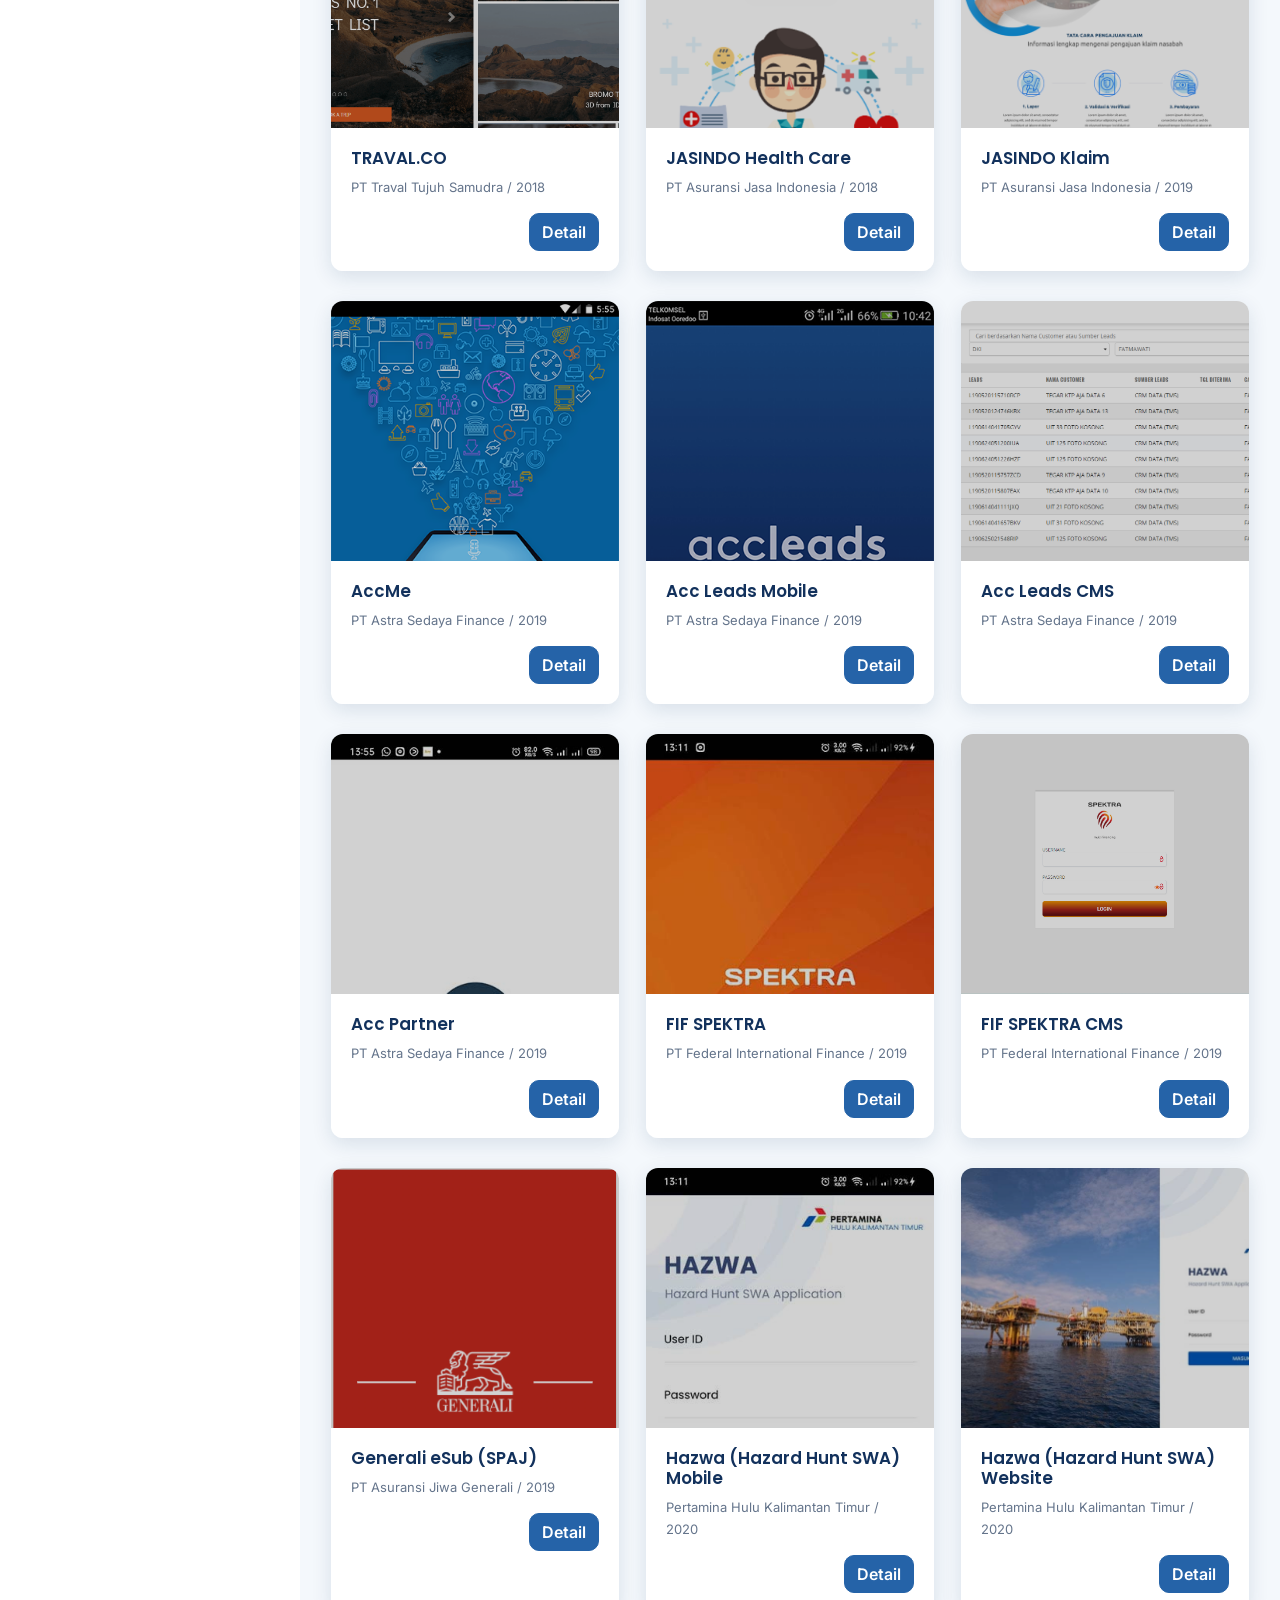
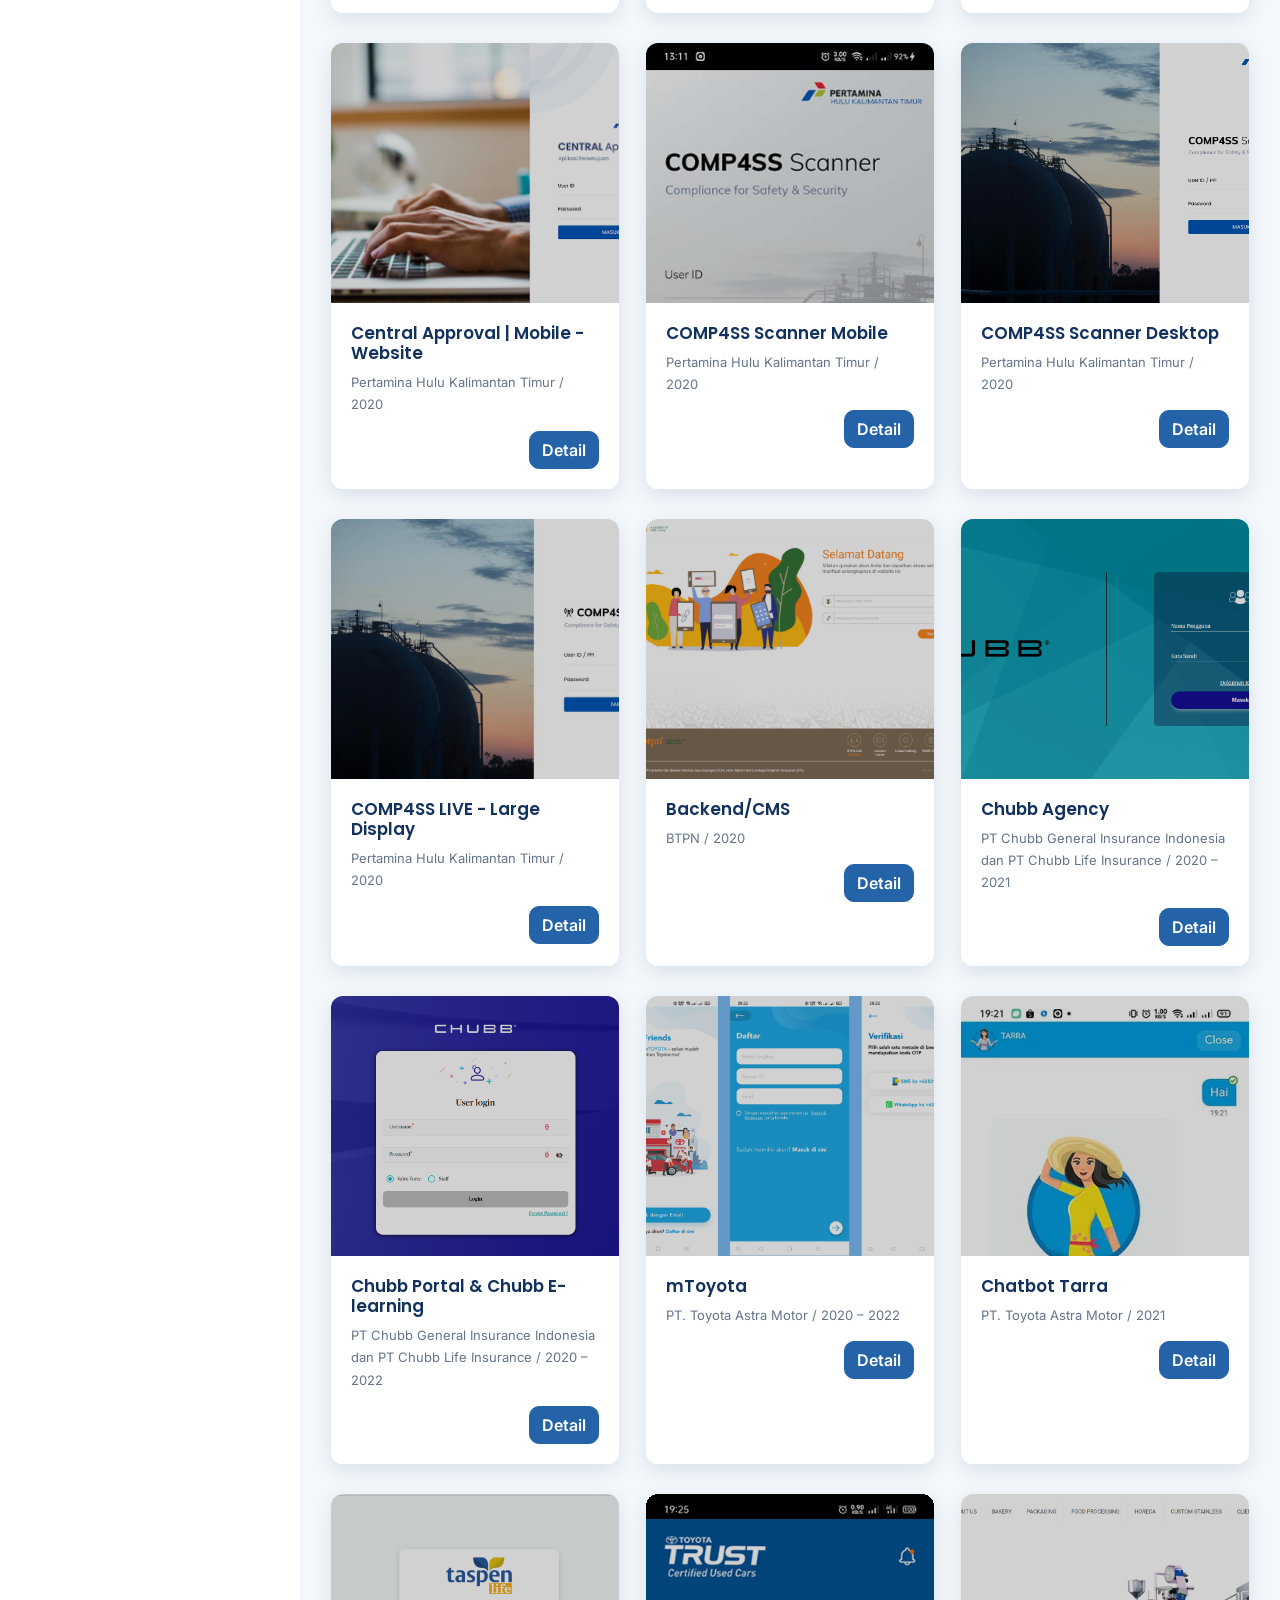
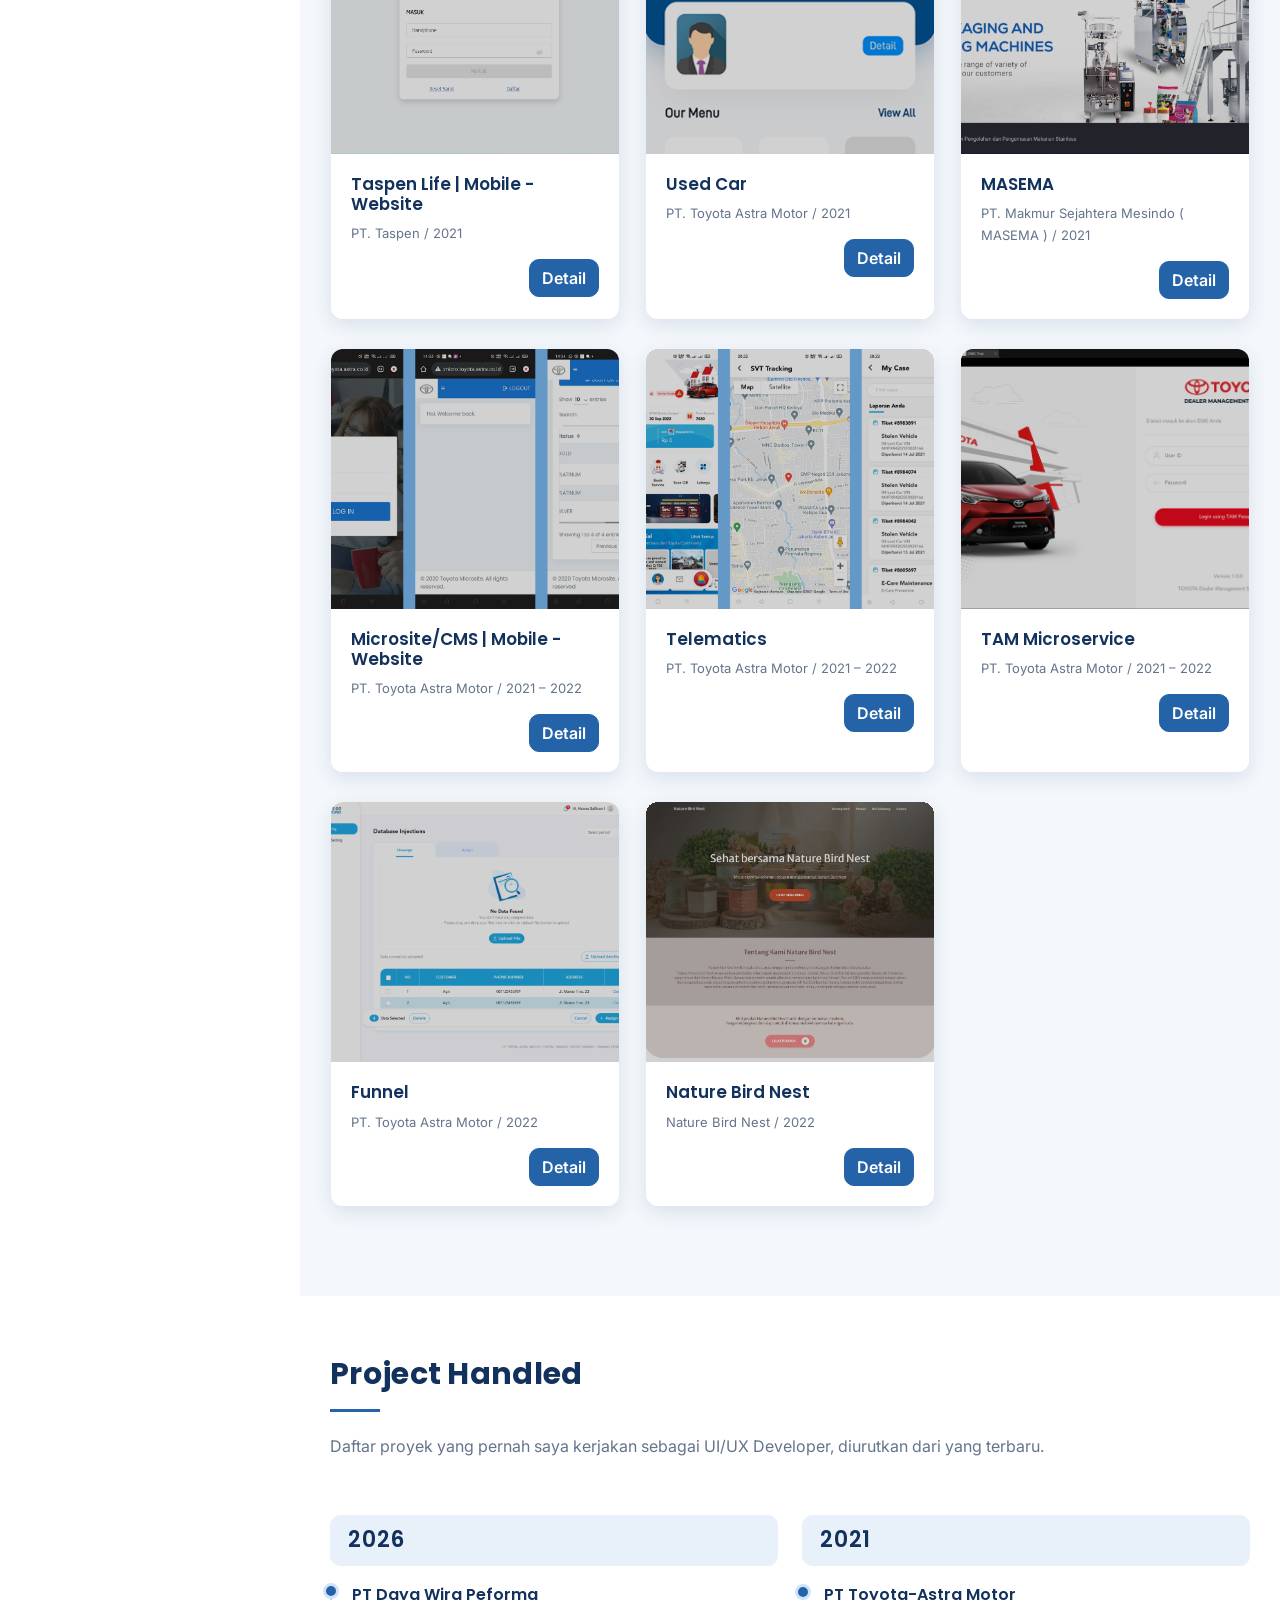
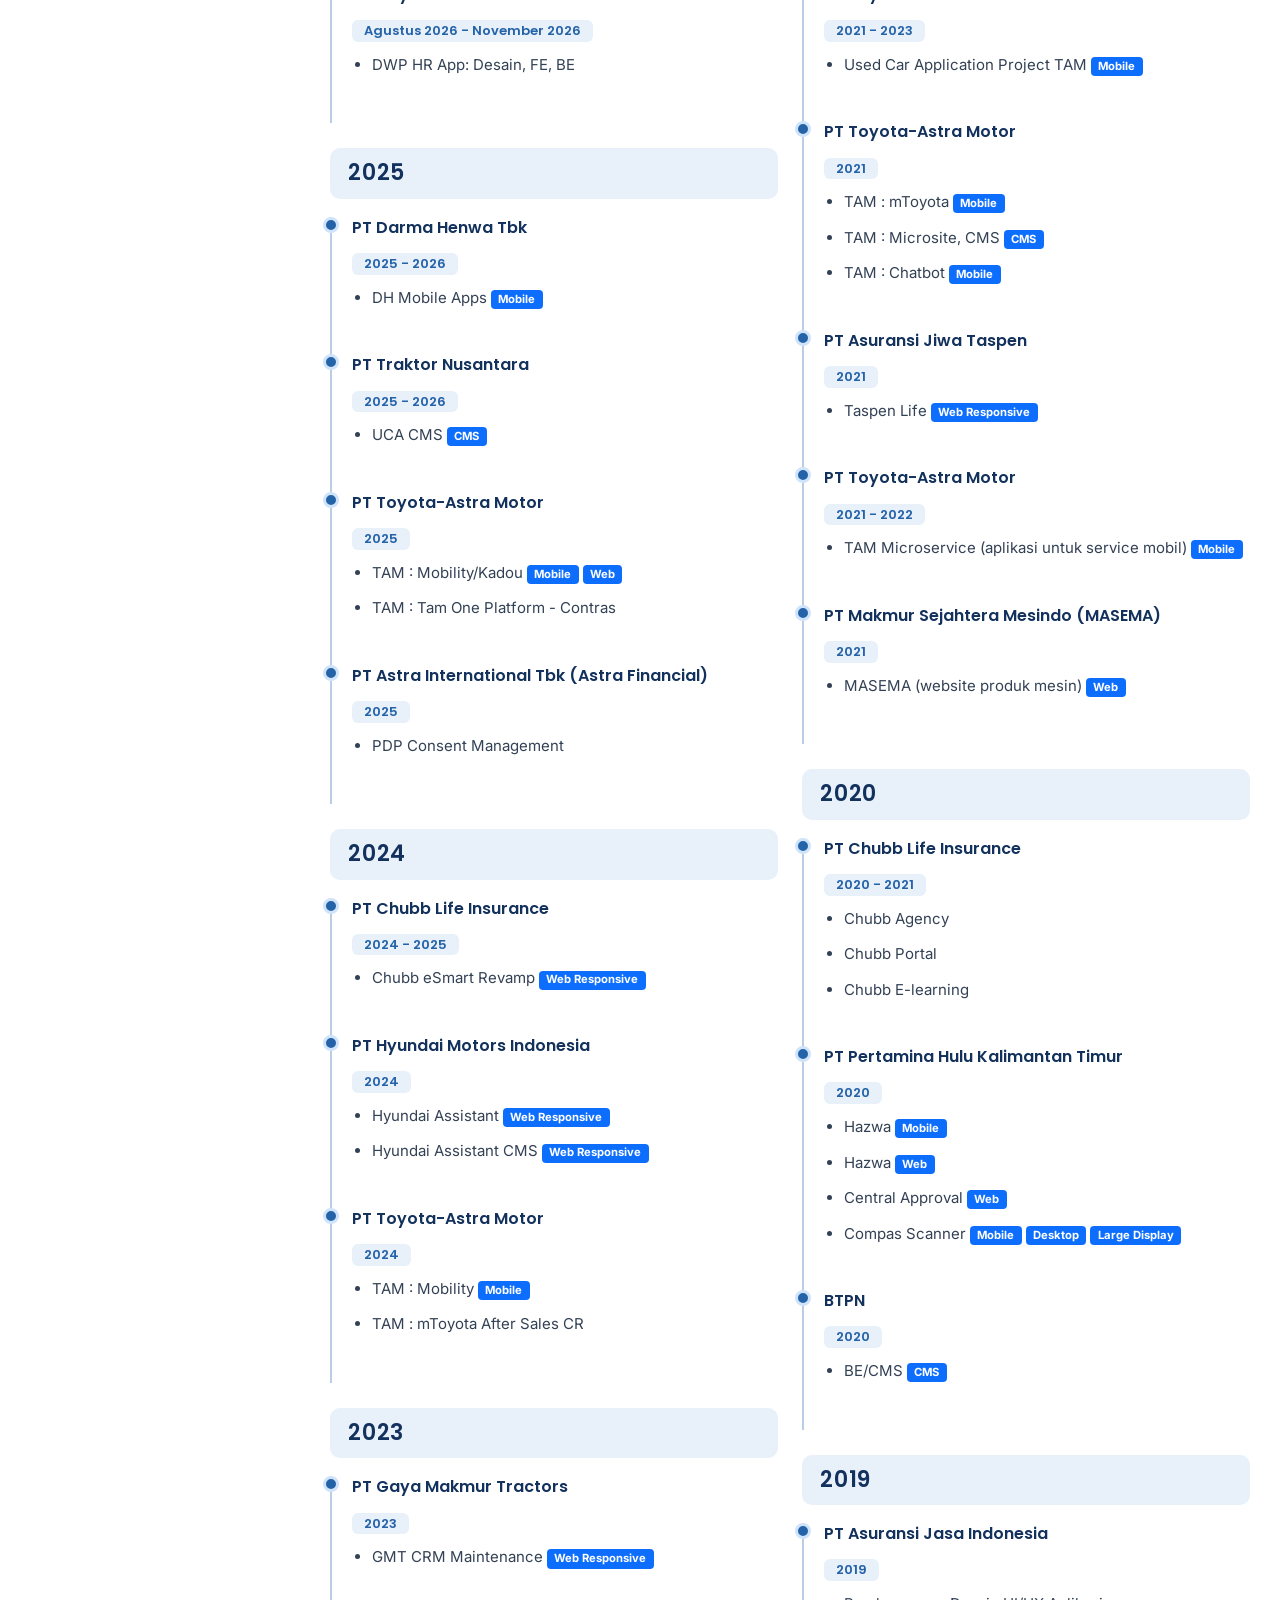
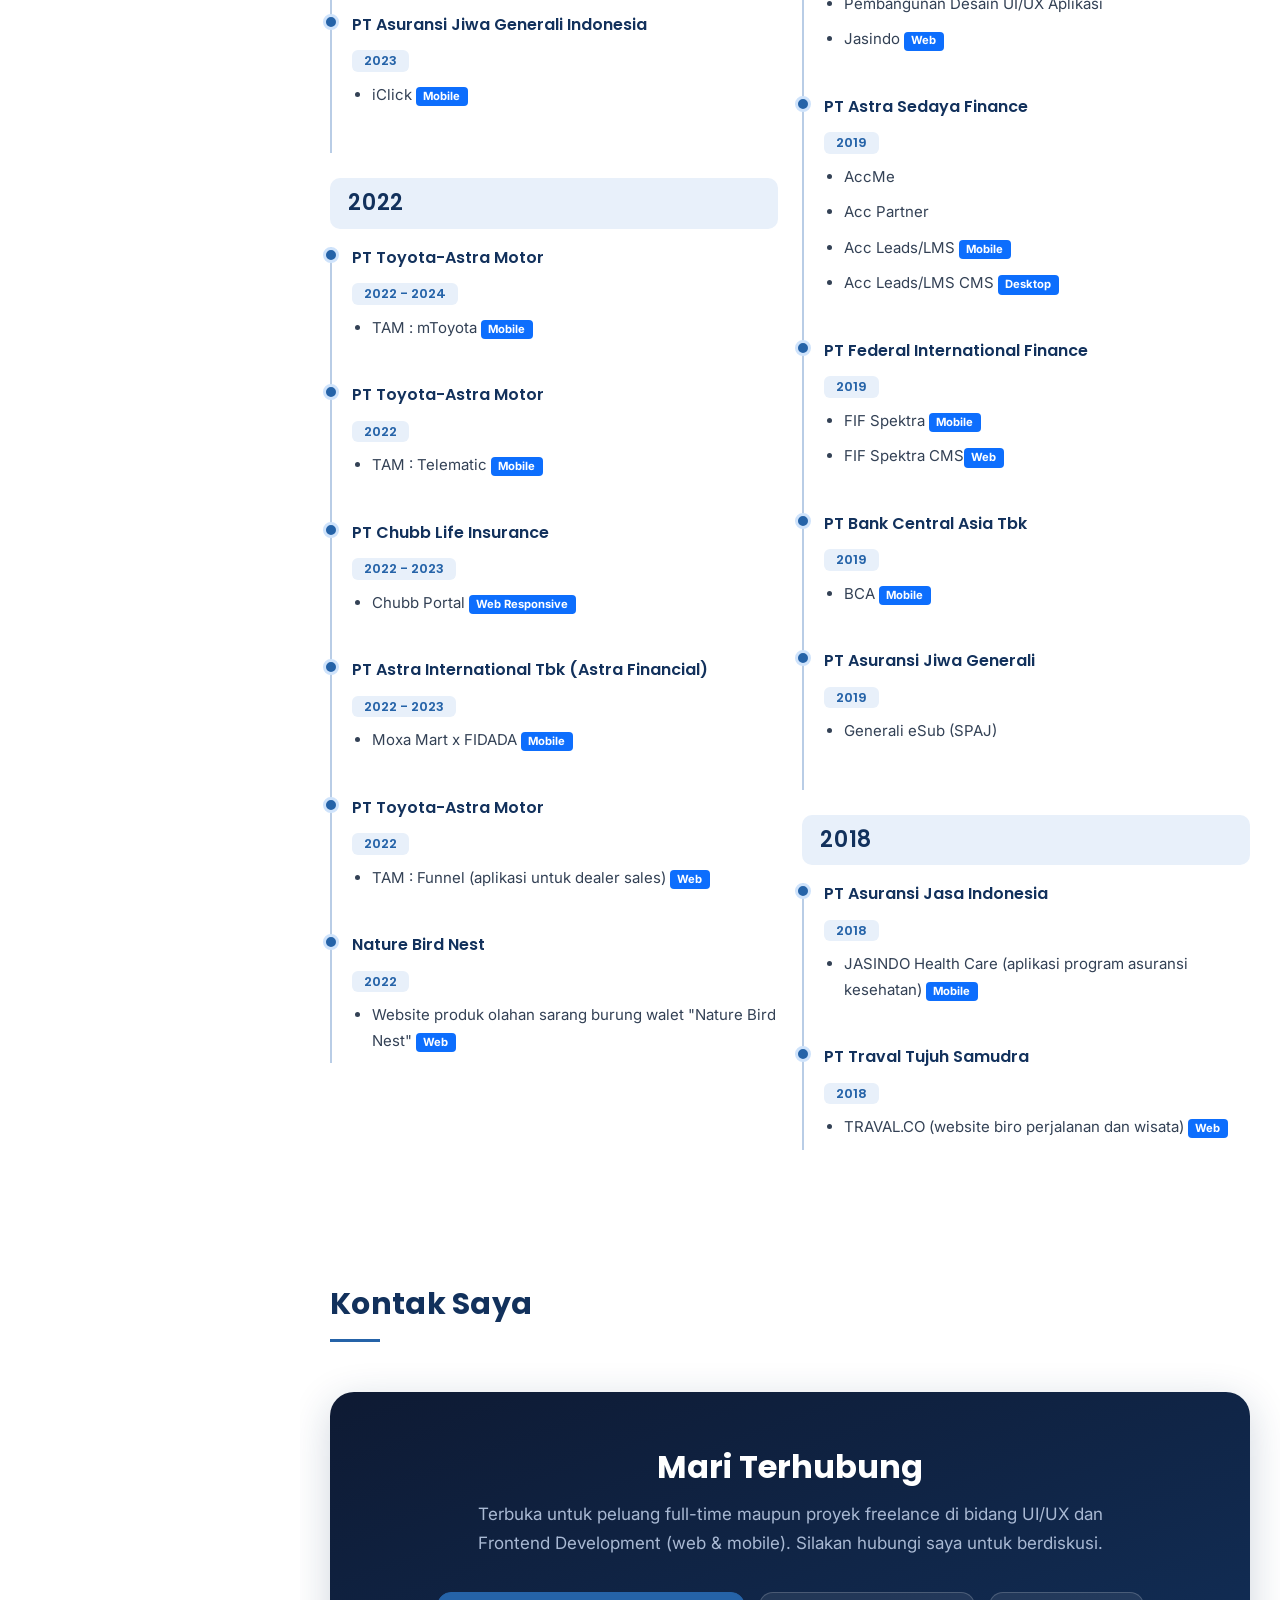
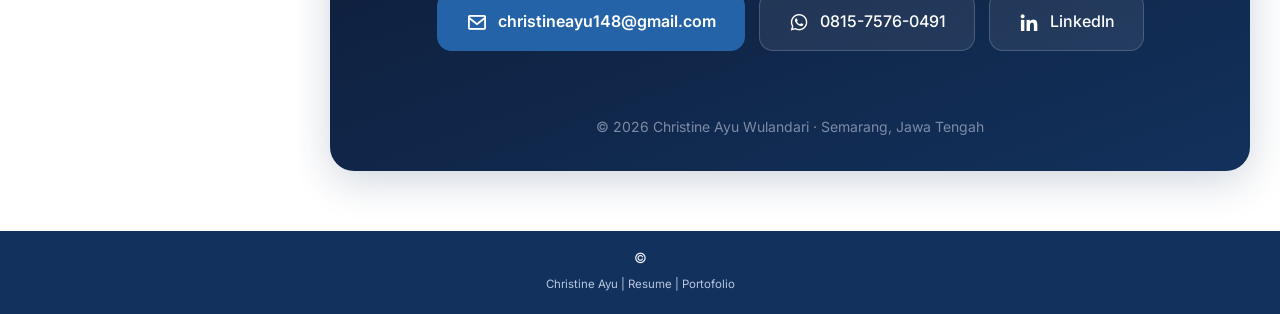
==== commit fecd9912: "Initial commit - CV Online lagi new#10" ====
--- a/index.html
+++ b/index.html
@@ -103,7 +103,7 @@
       </div>
       <div class="hero-container" >
         <h1 data-aos="fade-in"><span class="typed" data-typed-items="Christine Ayu Wulandari"></span></h1>
-        <p class="hero-role">UI/UX Developer · Web &amp; Mobile</p>
+        <p class="hero-role">UI/UX Developer · Frontend Developer · UI/UX Designer</p>
         <!-- <p>I'm <span class="typed" data-typed-items="Designer, Developer, Freelancer, Photographer"></span></p> -->
       </div>
       <a href="#about" class="btn-scroll scrollto btnPos" title="Scroll Down"><i class="bx bx-chevron-down"></i></a>
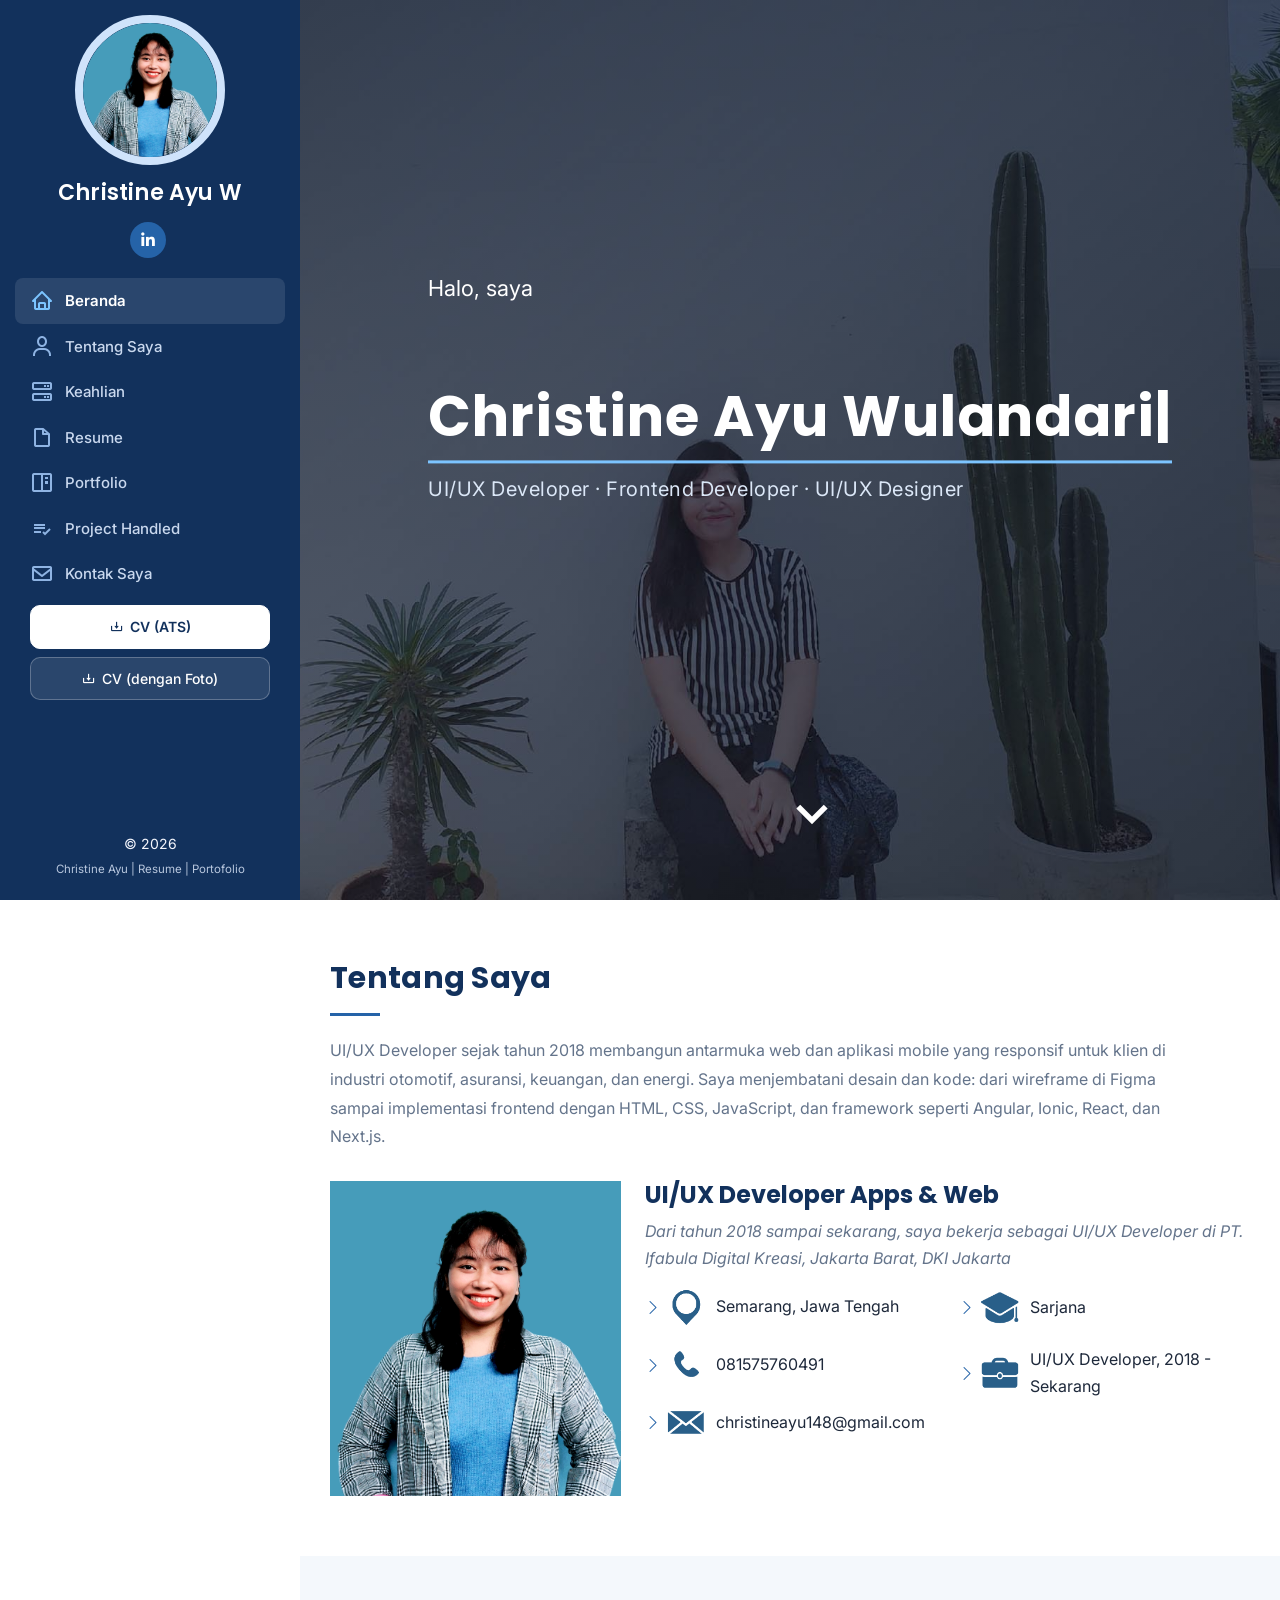
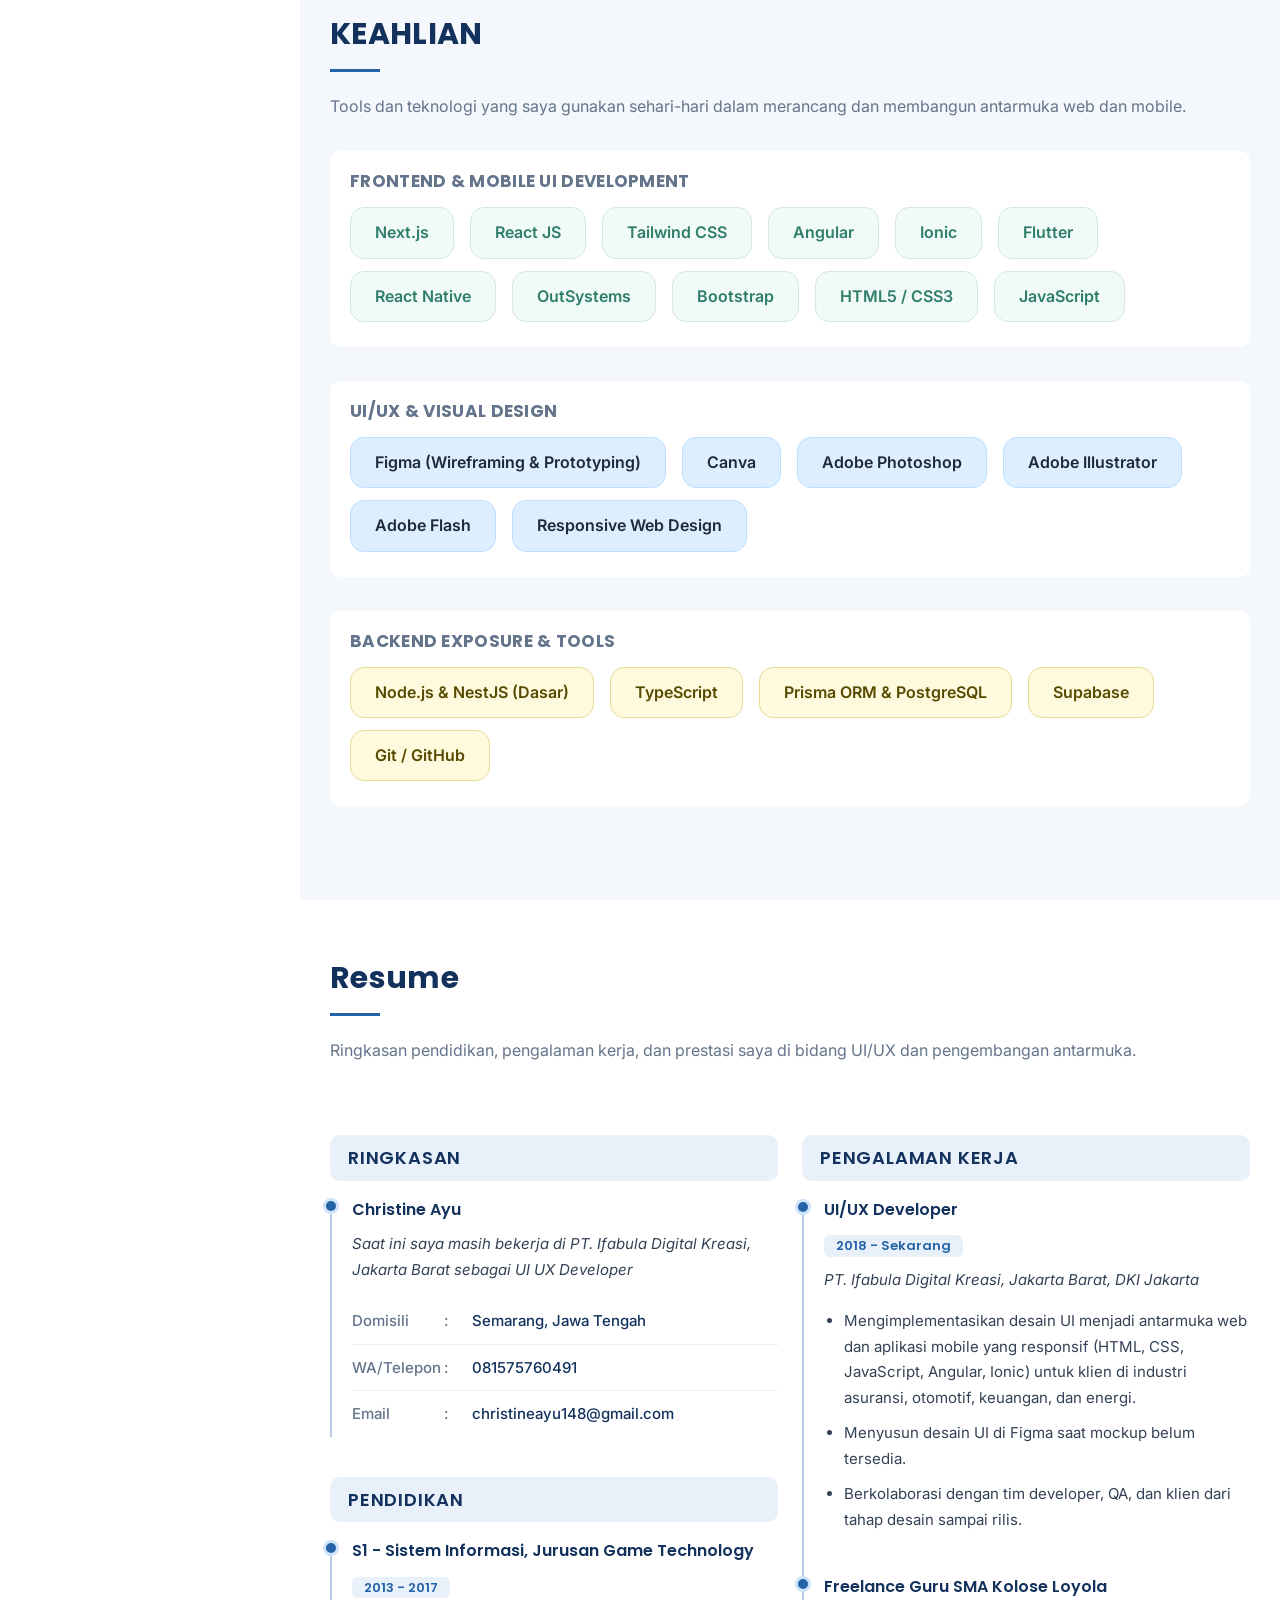
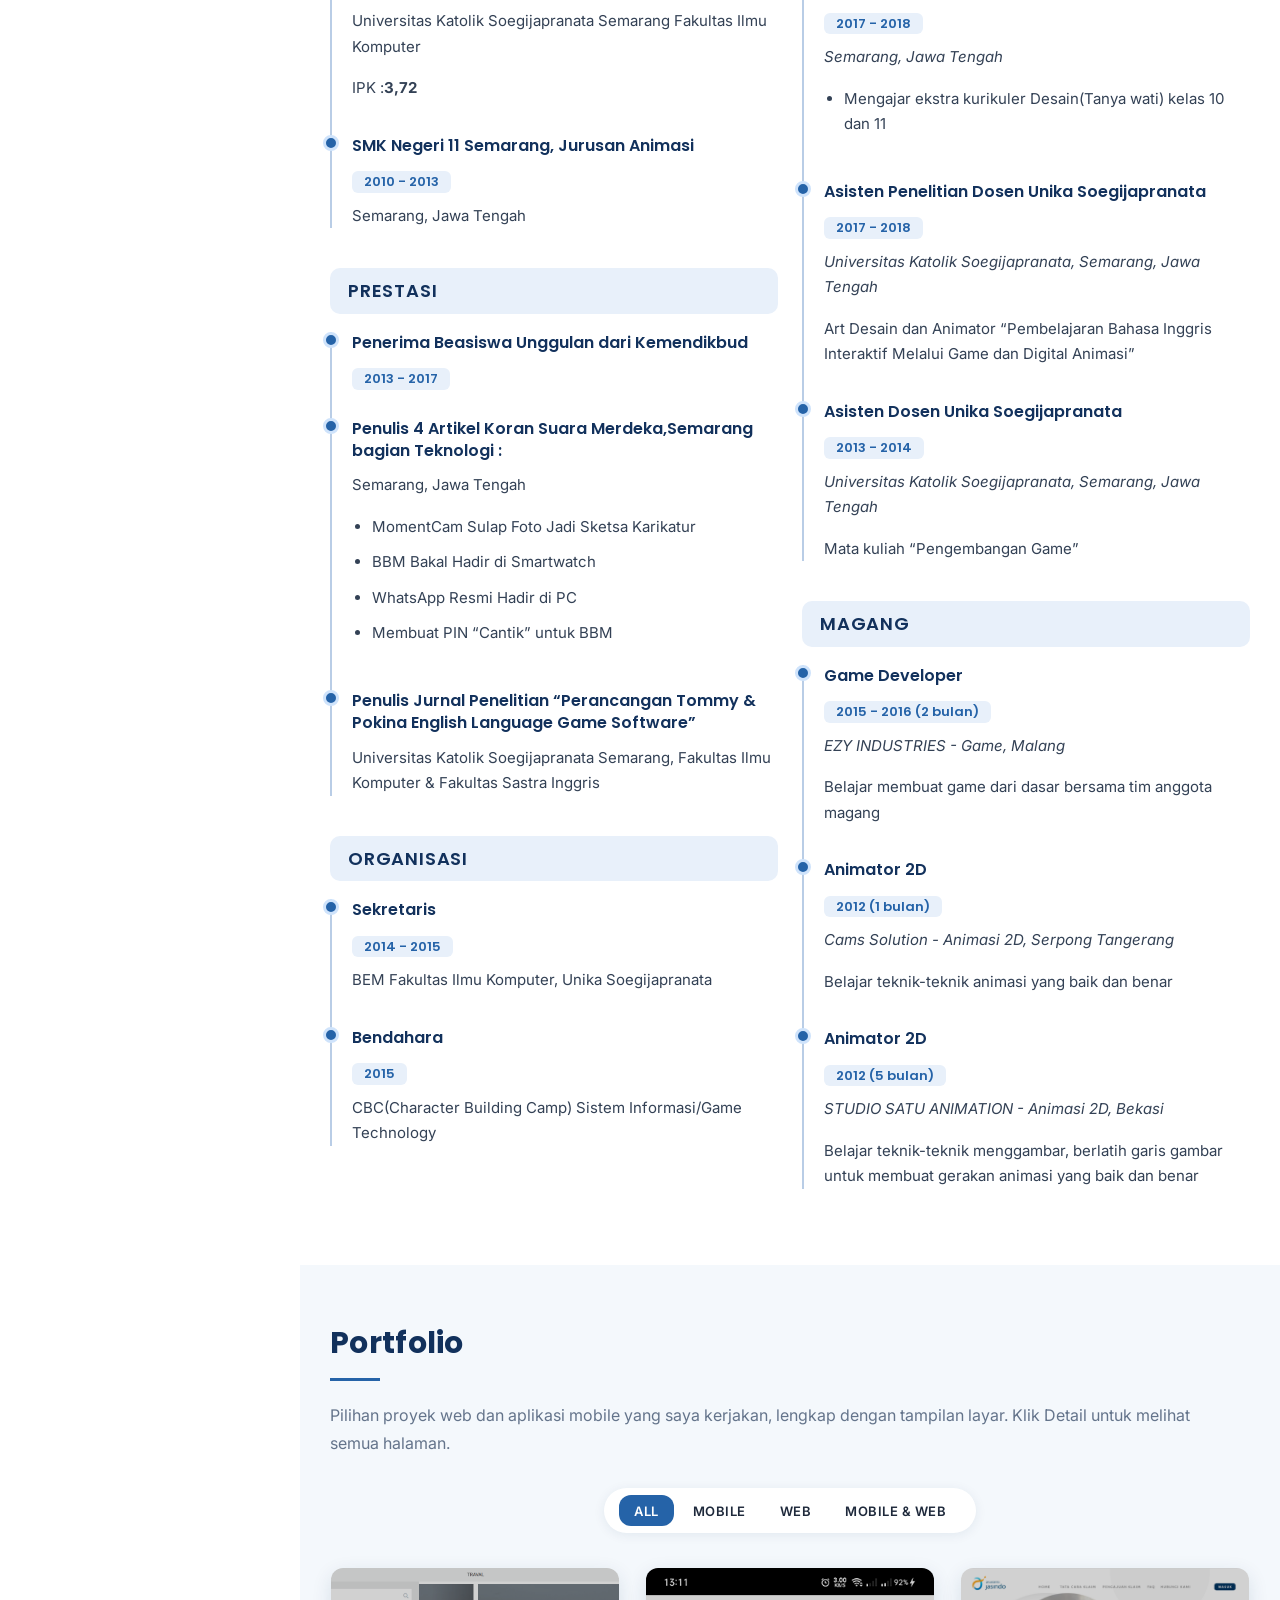
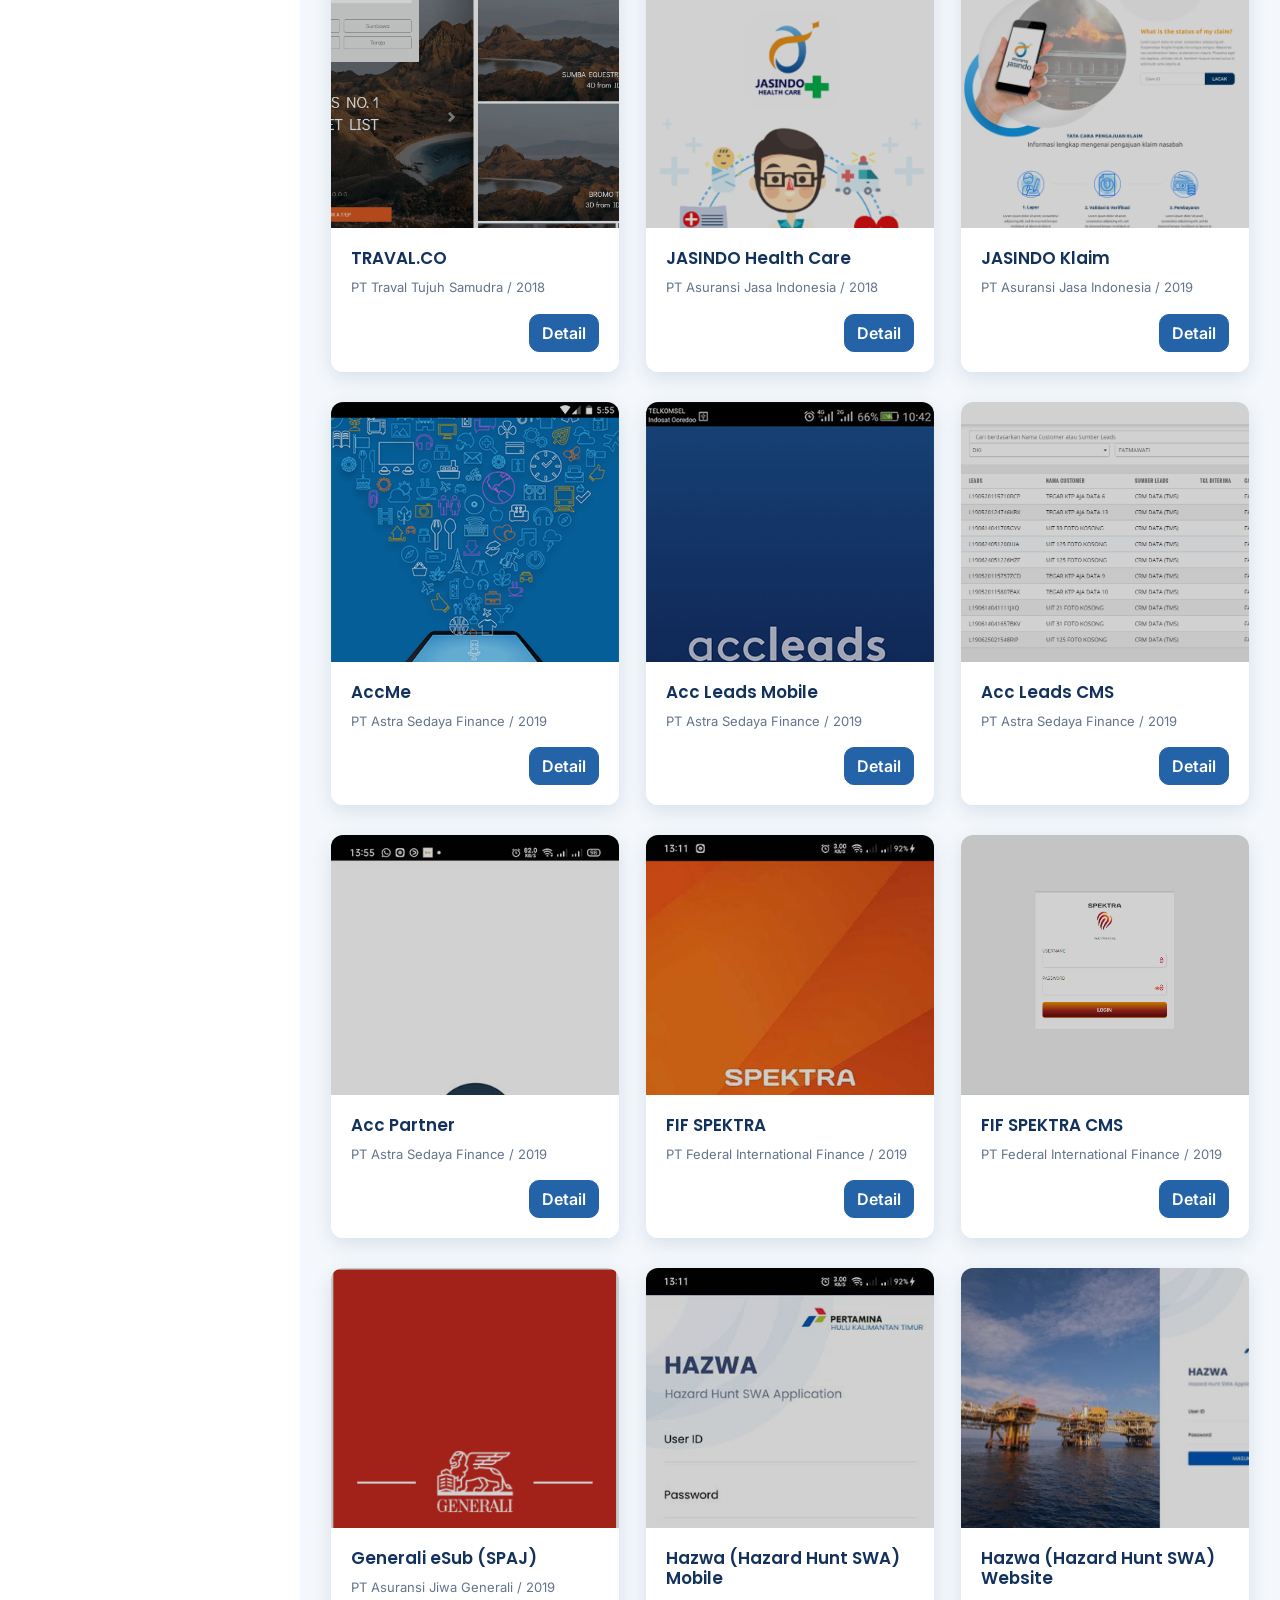
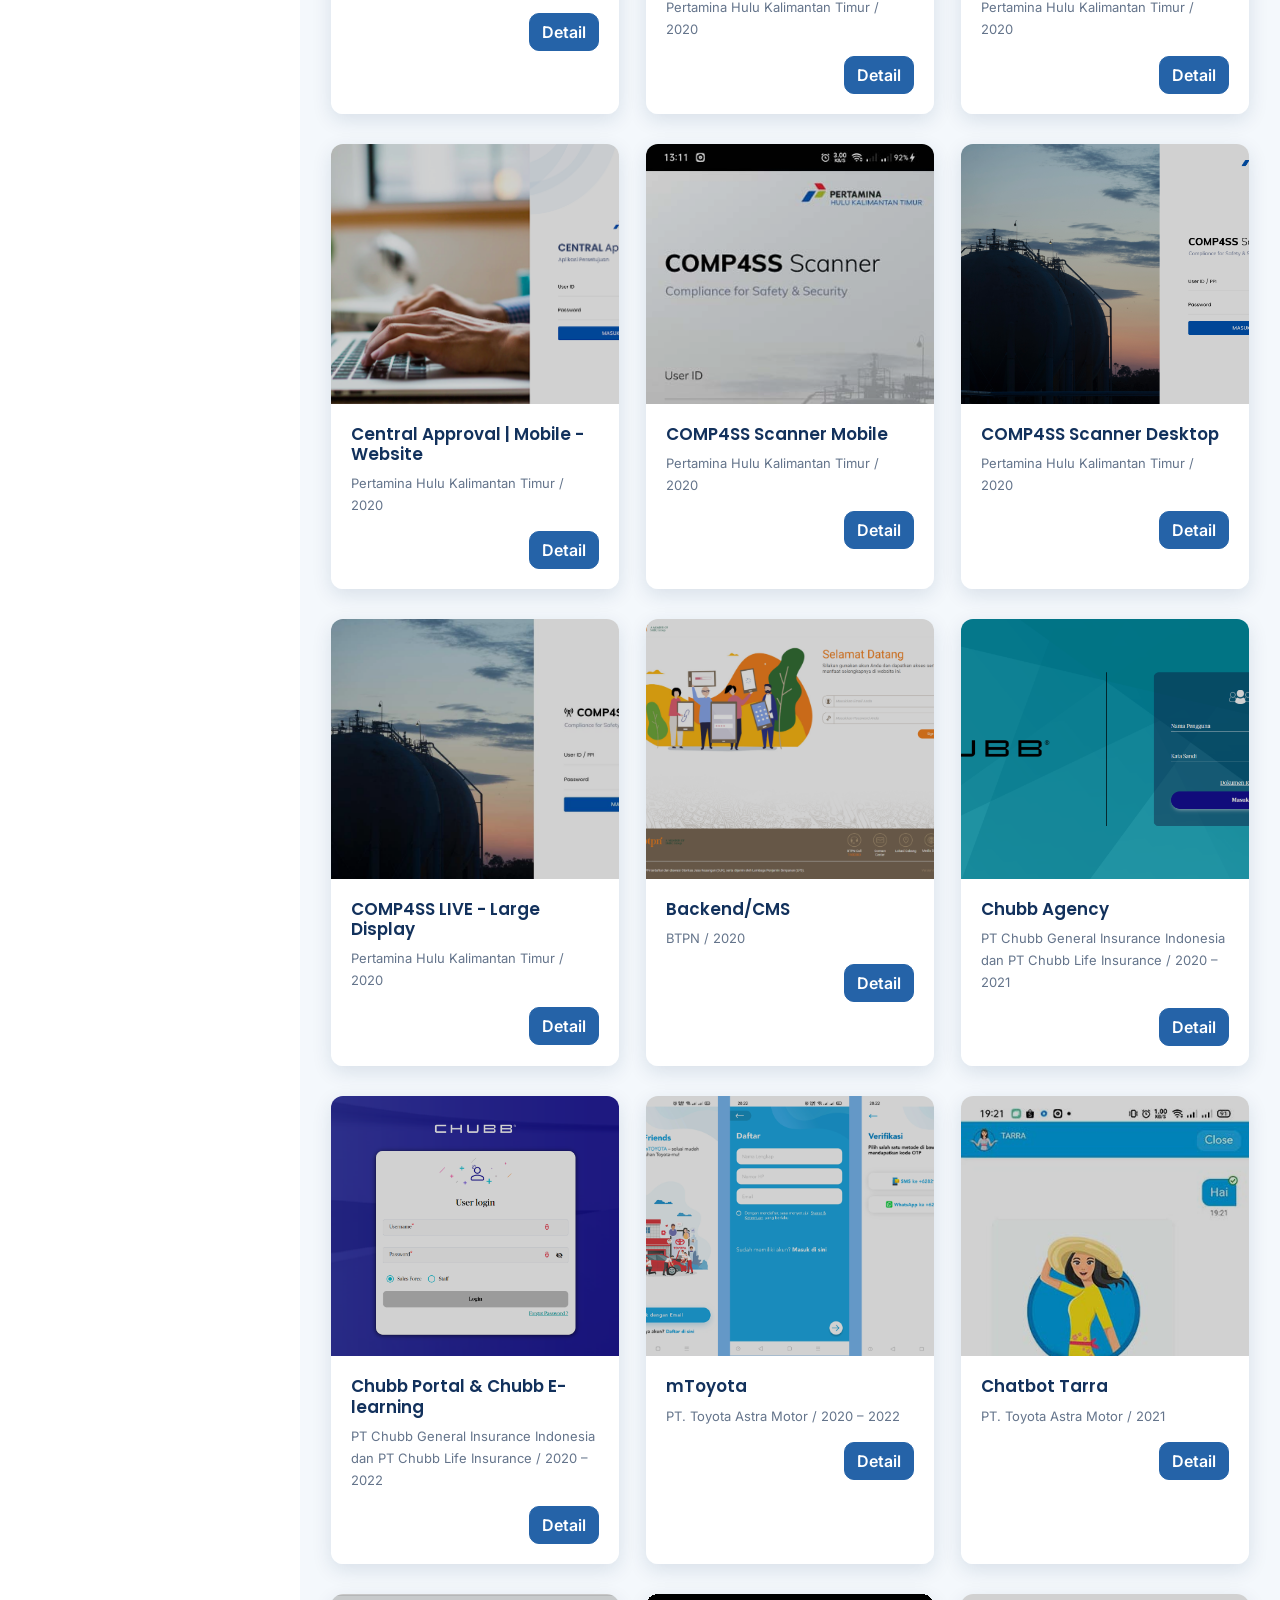
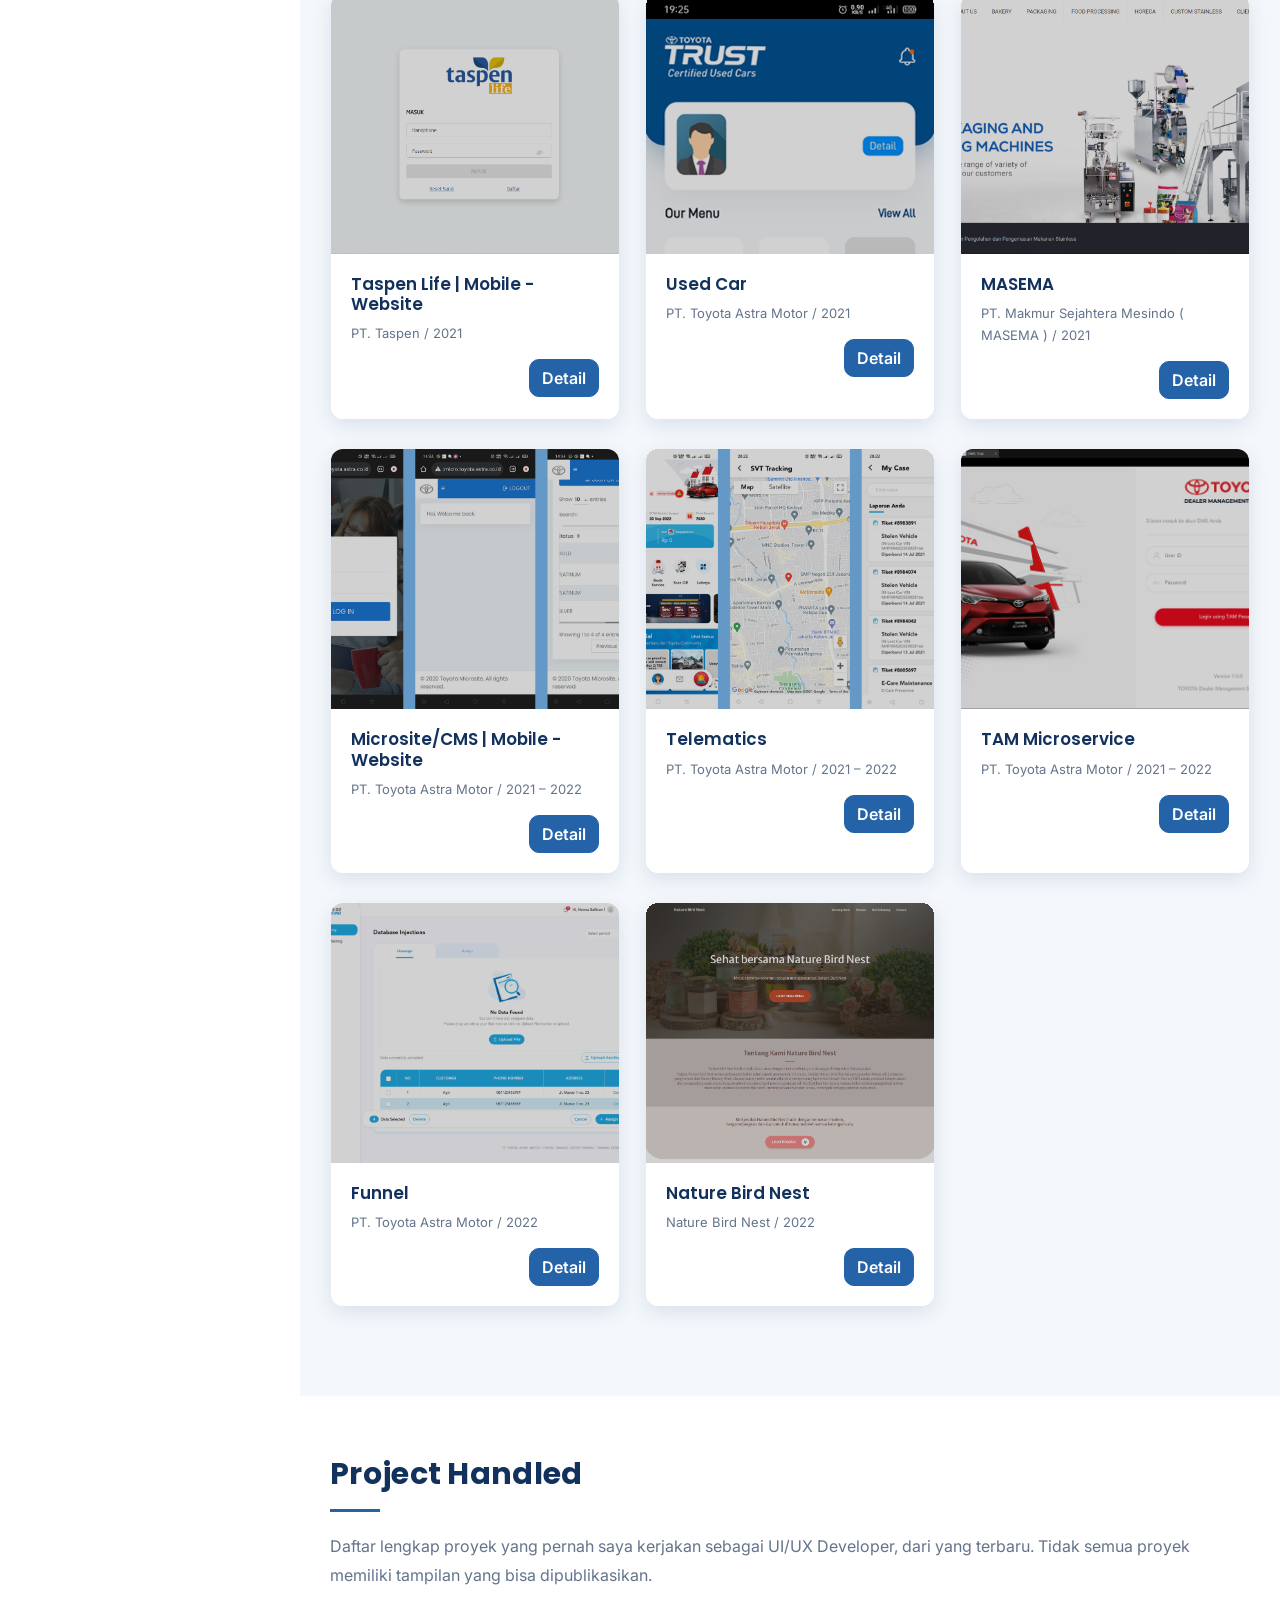
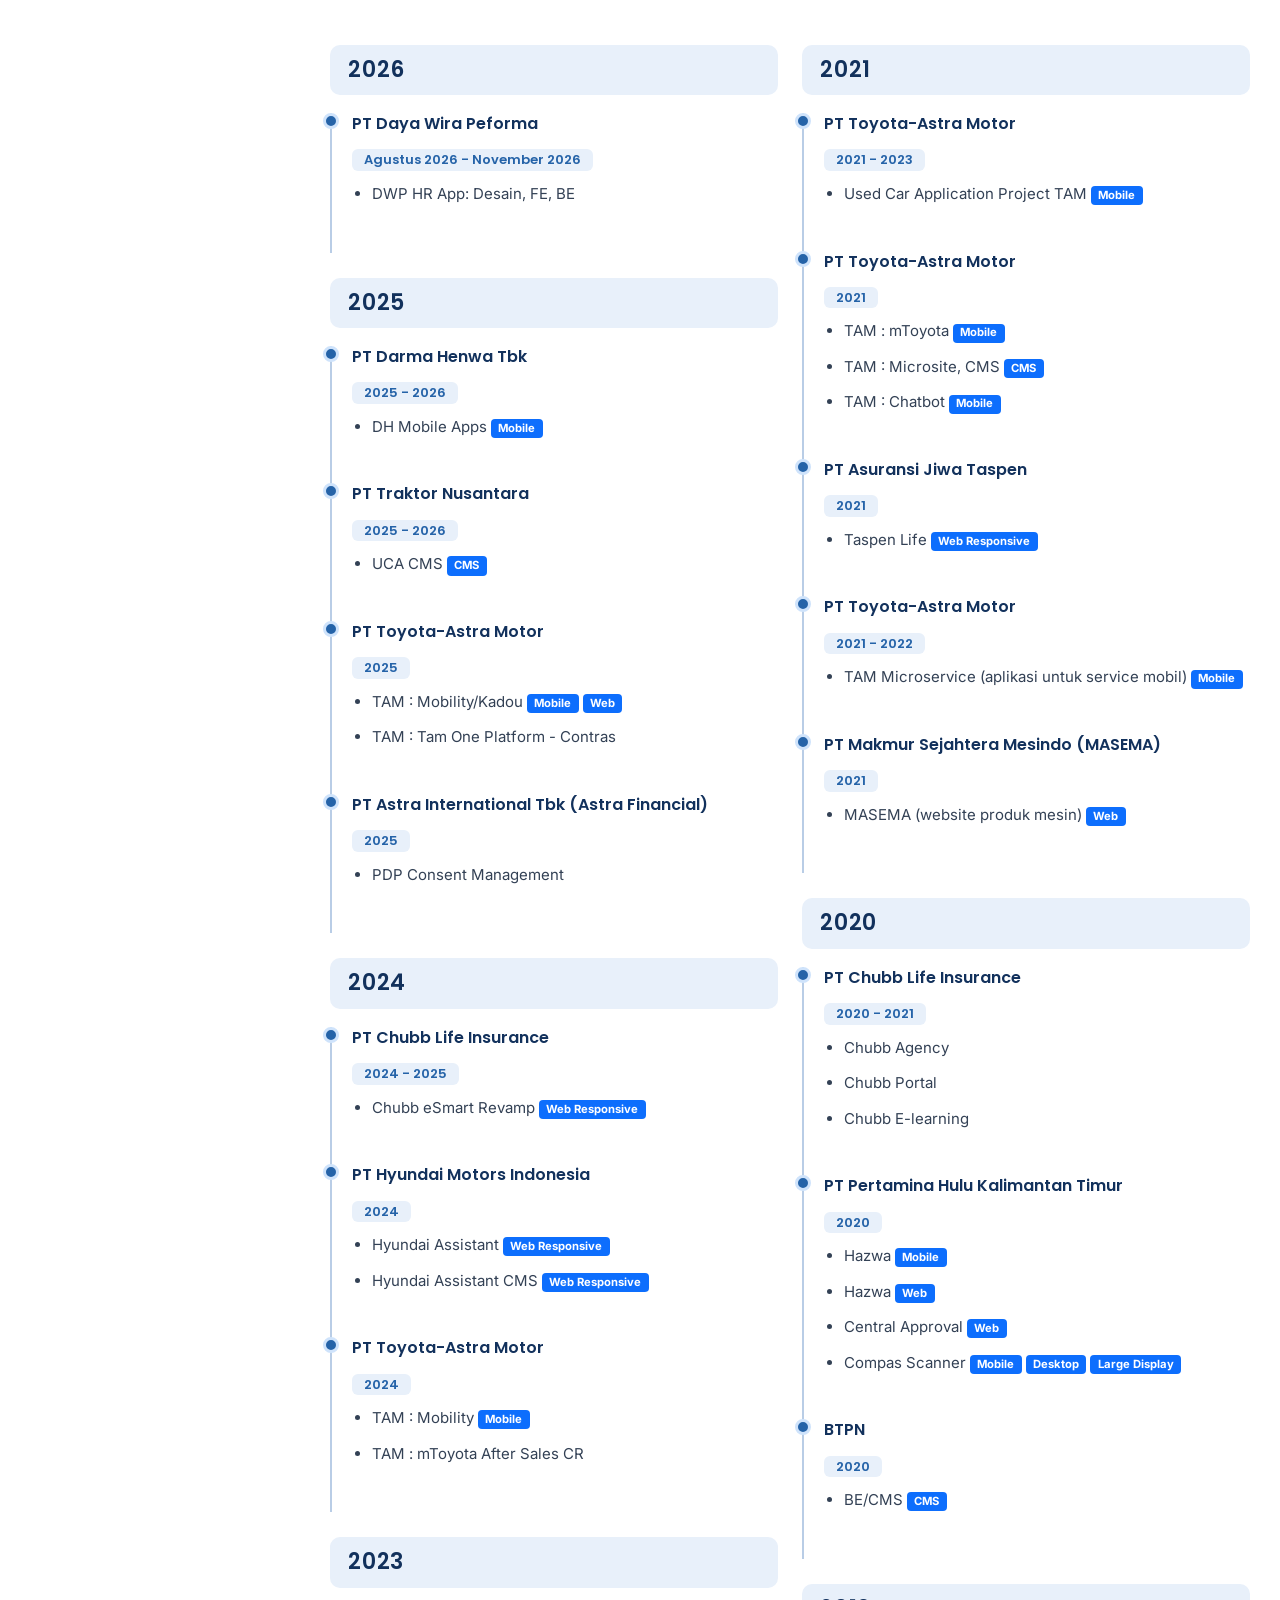
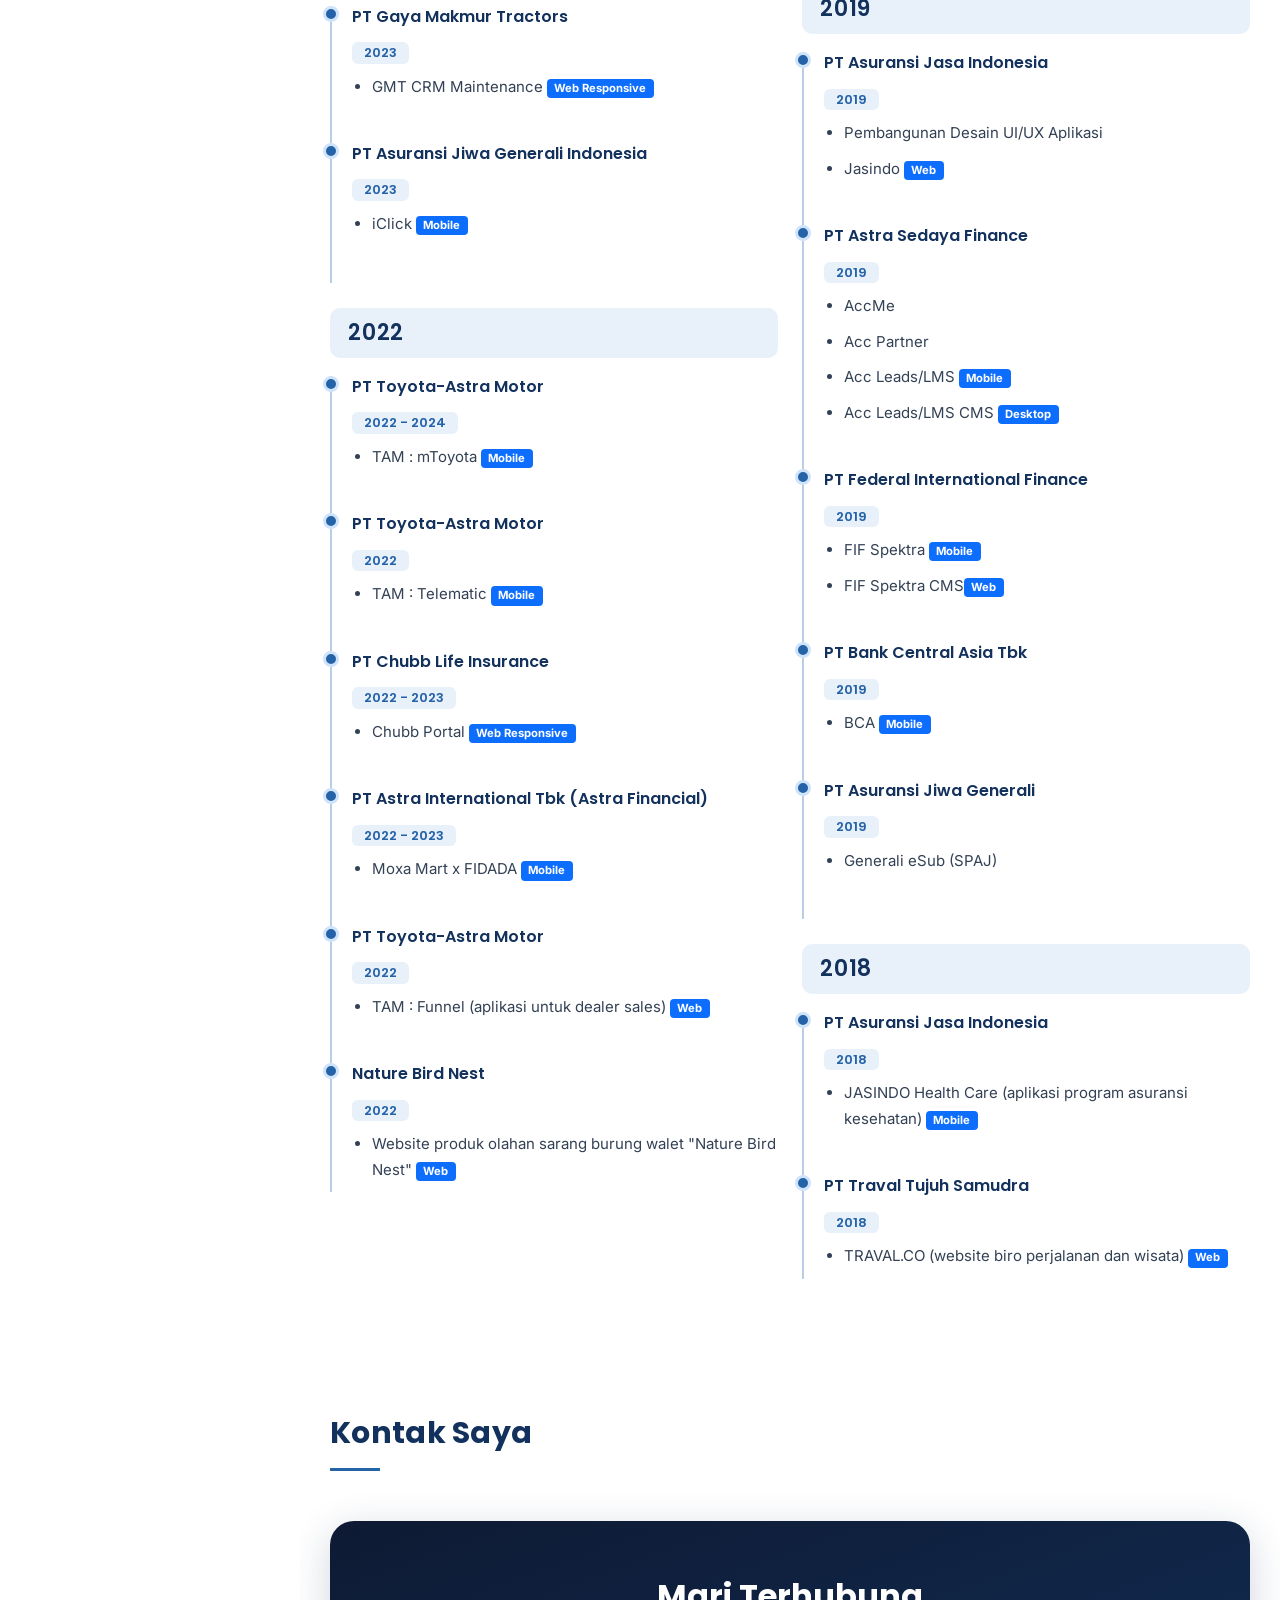
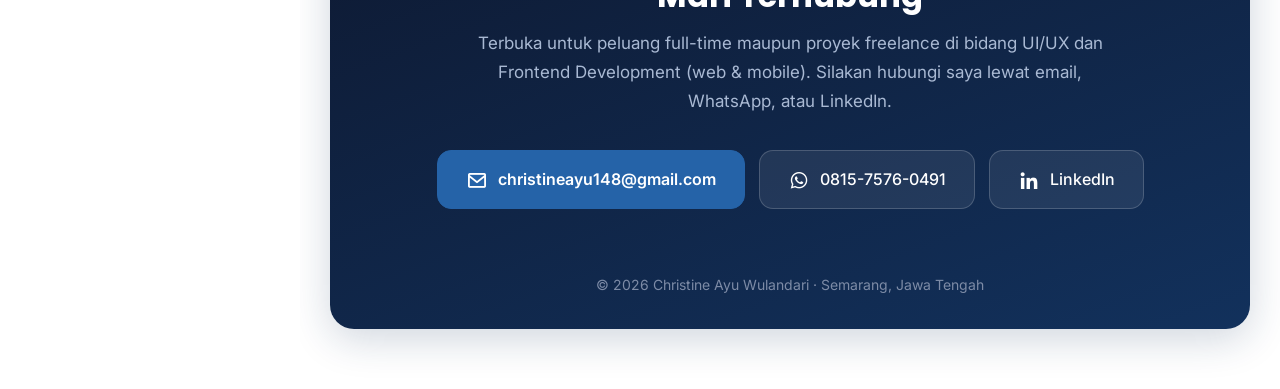
==== commit 9c00f671: "Initial commit - CV Online lagi new#10" ====
--- a/index.html
+++ b/index.html
@@ -118,7 +118,7 @@
 
         <div class="section-title">
           <h2>Tentang Saya</h2>
-          <p>UI/UX Developer sejak 2018 yang mengubah desain menjadi antarmuka web dan aplikasi mobile yang responsif menggunakan HTML, CSS, Ionic, dan Angular. Saya juga menyusun desain UI dengan Figma, Adobe Illustrator, dan Photoshop, serta terbiasa berkolaborasi dengan tim developer dan klien dari industri asuransi, otomotif, keuangan, dan energi, antara lain Toyota Astra Motor, Chubb, dan Pertamina Hulu Kalimantan Timur.</p>
+          <p>UI/UX Developer sejak tahun 2018 membangun antarmuka web dan aplikasi mobile yang responsif untuk klien di industri otomotif, asuransi, keuangan, dan energi. Saya menjembatani desain dan kode: dari wireframe di Figma sampai implementasi frontend dengan HTML, CSS, JavaScript, dan framework seperti Angular, Ionic, React, dan Next.js.</p>
         </div>
 
         <div class="row">
@@ -206,7 +206,7 @@
 
         <div class="section-title">
           <h2>KEAHLIAN</h2>
-          <p>Keahlian teknis yang saya dapatkan dari belajar otodidak, kuliah, dan pengalaman bekerja</p>
+          <p>Tools dan teknologi yang saya gunakan sehari-hari dalam merancang dan membangun antarmuka web dan mobile.</p>
         </div>
 
         <div class="skill-block" data-aos="fade-up">
@@ -339,8 +339,9 @@
                 <h5>2018 - Sekarang</h5>
                 <p><em>PT. Ifabula Digital Kreasi, Jakarta Barat, DKI Jakarta</em></p>
                 <ul>
-                  <li>Mengimplementasikan desain UI menjadi antarmuka web dan aplikasi mobile yang responsif (HTML, CSS, Ionic, Angular) untuk klien dari industri asuransi, otomotif, keuangan, dan energi</li>
-                  <li>Menyusun desain UI di Figma bila mockup belum tersedia</li>
+                  <li>Mengimplementasikan desain UI menjadi antarmuka web dan aplikasi mobile yang responsif (HTML, CSS, JavaScript, Angular, Ionic) untuk klien di industri asuransi, otomotif, keuangan, dan energi.</li>
+                  <li>Menyusun desain UI di Figma saat mockup belum tersedia.</li>
+                  <li>Berkolaborasi dengan tim developer, QA, dan klien dari tahap desain sampai rilis.</li>
                 </ul>
               </div>
 
@@ -407,7 +408,7 @@
 
         <div class="section-title">
           <h2>Portfolio</h2>
-          <!-- <p>Project yang dikerjakan</p> -->
+          <p>Pilihan proyek web dan aplikasi mobile yang saya kerjakan, lengkap dengan tampilan layar. Klik Detail untuk melihat semua halaman.</p>
         </div>
 
         <div class="row" data-aos="fade-up">
@@ -436,7 +437,7 @@
 
         <div class="section-title">
           <h2>Project Handled</h2>
-          <p>Daftar proyek yang pernah saya kerjakan sebagai UI/UX Developer, diurutkan dari yang terbaru.</p>
+          <p>Daftar lengkap proyek yang pernah saya kerjakan sebagai UI/UX Developer, dari yang terbaru. Tidak semua proyek memiliki tampilan yang bisa dipublikasikan.</p>
         </div>
 
         <div class="row">
@@ -746,7 +747,7 @@
 
         <div class="contact-box" data-aos="fade-up">
           <h3>Mari Terhubung</h3>
-          <p>Terbuka untuk peluang full-time maupun proyek freelance di bidang UI/UX dan Frontend Development (web &amp; mobile). Silakan hubungi saya untuk berdiskusi.</p>
+          <p>Terbuka untuk peluang full-time maupun proyek freelance di bidang UI/UX dan Frontend Development (web &amp; mobile). Silakan hubungi saya lewat email, WhatsApp, atau LinkedIn.</p>
           <div class="contact-actions">
             <a class="cb-btn cb-primary" href="mailto:christineayu148@gmail.com"><i class="bx bx-envelope"></i> christineayu148@gmail.com</a>
             <a class="cb-btn" href="https://wa.me/6281575760491" target="_blank" rel="noopener"><i class="bx bxl-whatsapp"></i> 0815-7576-0491</a>
@@ -762,15 +763,15 @@
   </main><!-- End #main -->
 
   <!-- ======= Footer ======= -->
-  <footer id="footer">
-  <div class="container">
-    <div class="copyright">
-      <span>&copy;</span> <span id="copyright"></span>
-      <script>document.getElementById('copyright').textContent = new Date().getFullYear()</script>
+  <!-- <footer id="footer">
+    <div class="container">
+      <div class="copyright">
+        <span>&copy;</span> <span id="copyright"></span>
+        <script>document.getElementById('copyright').textContent = new Date().getFullYear()</script>
+      </div>
+      <div class="credits">Christine Ayu | Resume | Portofolio</div>
     </div>
-    <div class="credits">Christine Ayu | Resume | Portofolio</div>
-  </div>
-</footer>
+  </footer> -->
   <!-- End  Footer -->
 
   <a href="#" class="back-to-top d-flex align-items-center justify-content-center">
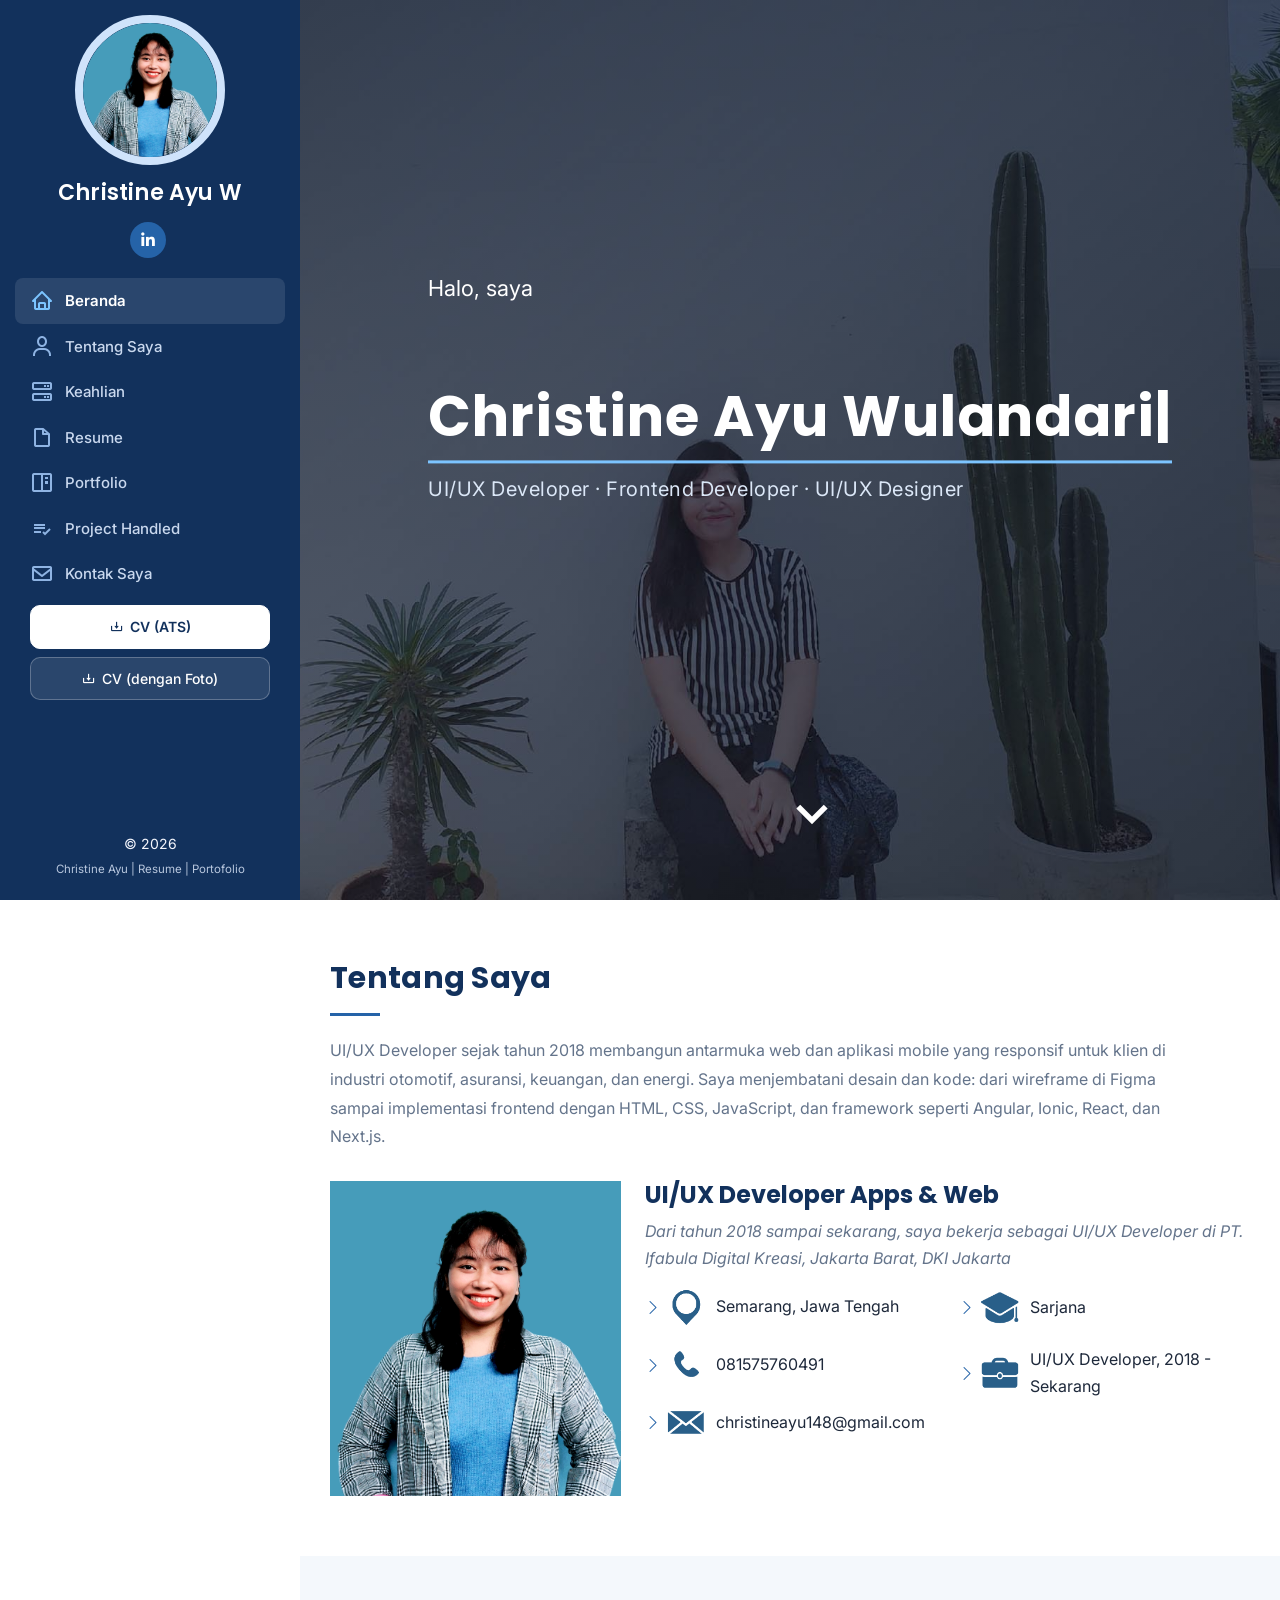
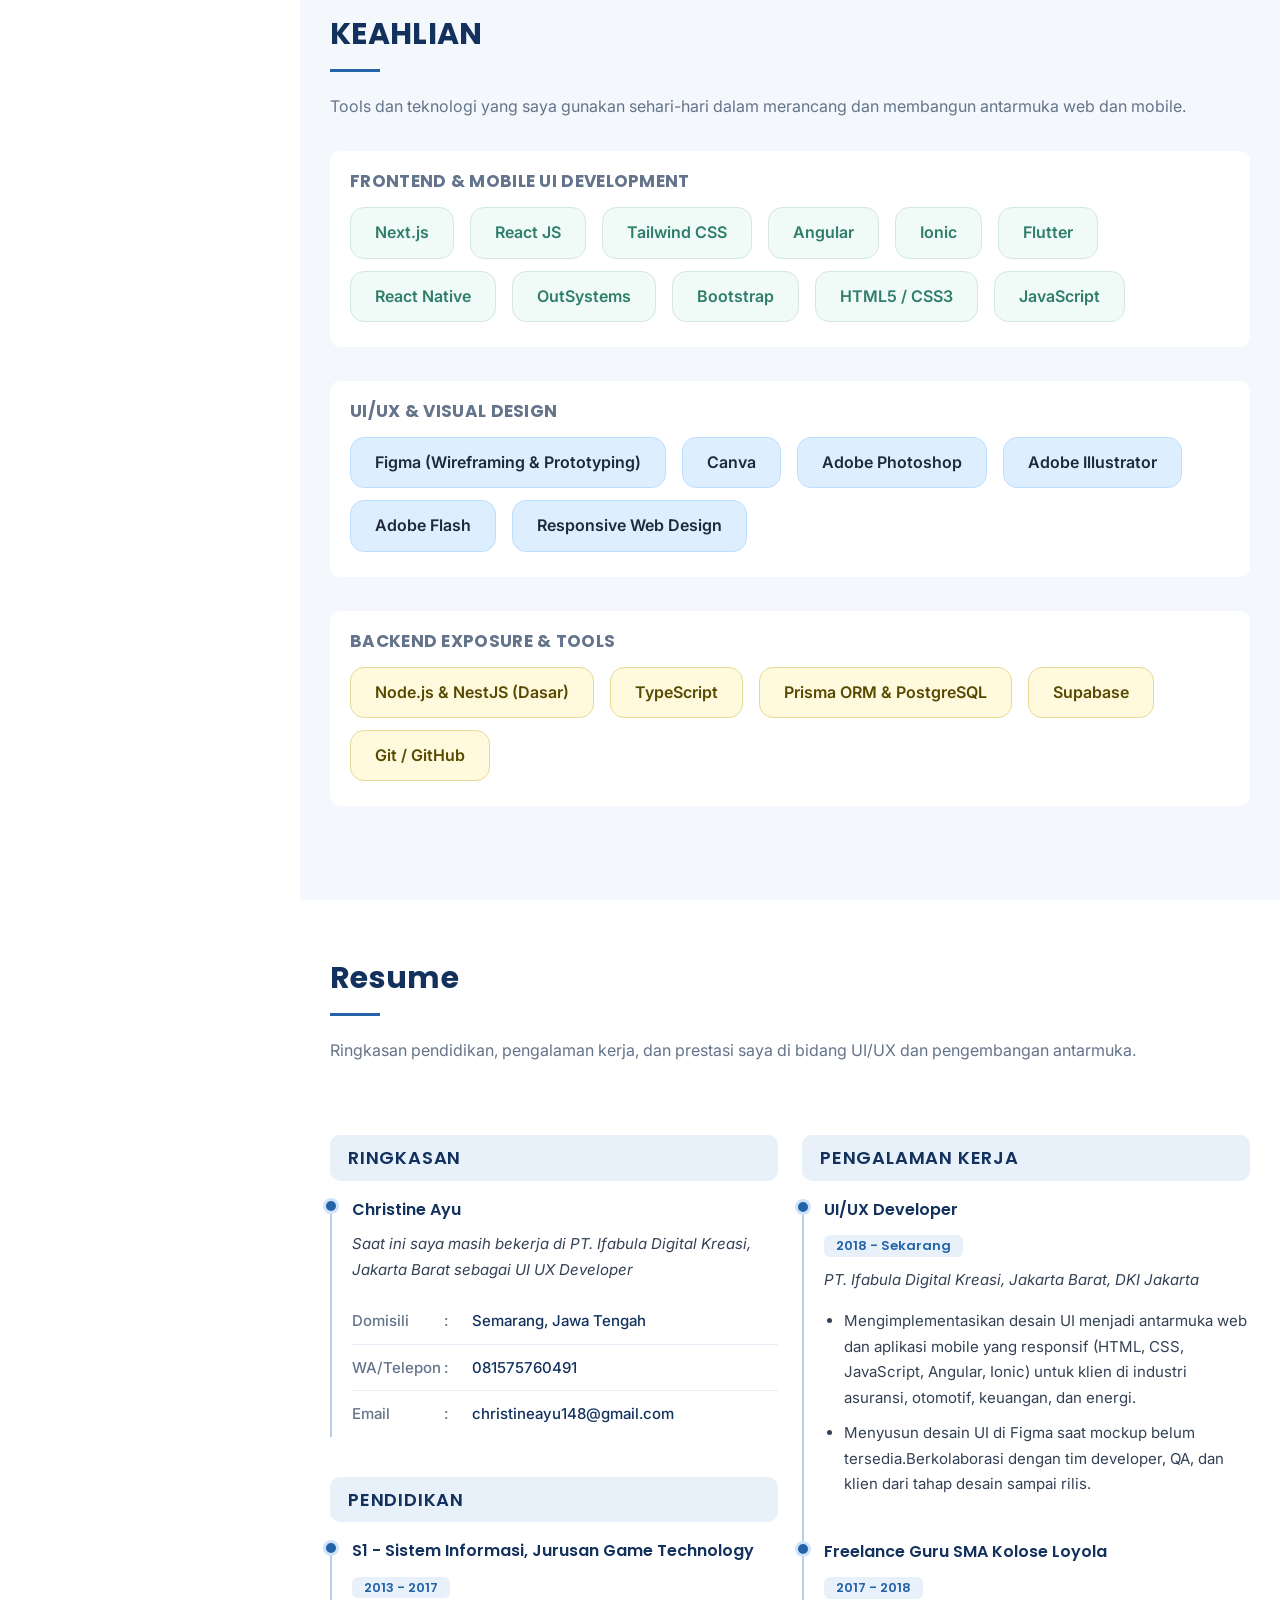
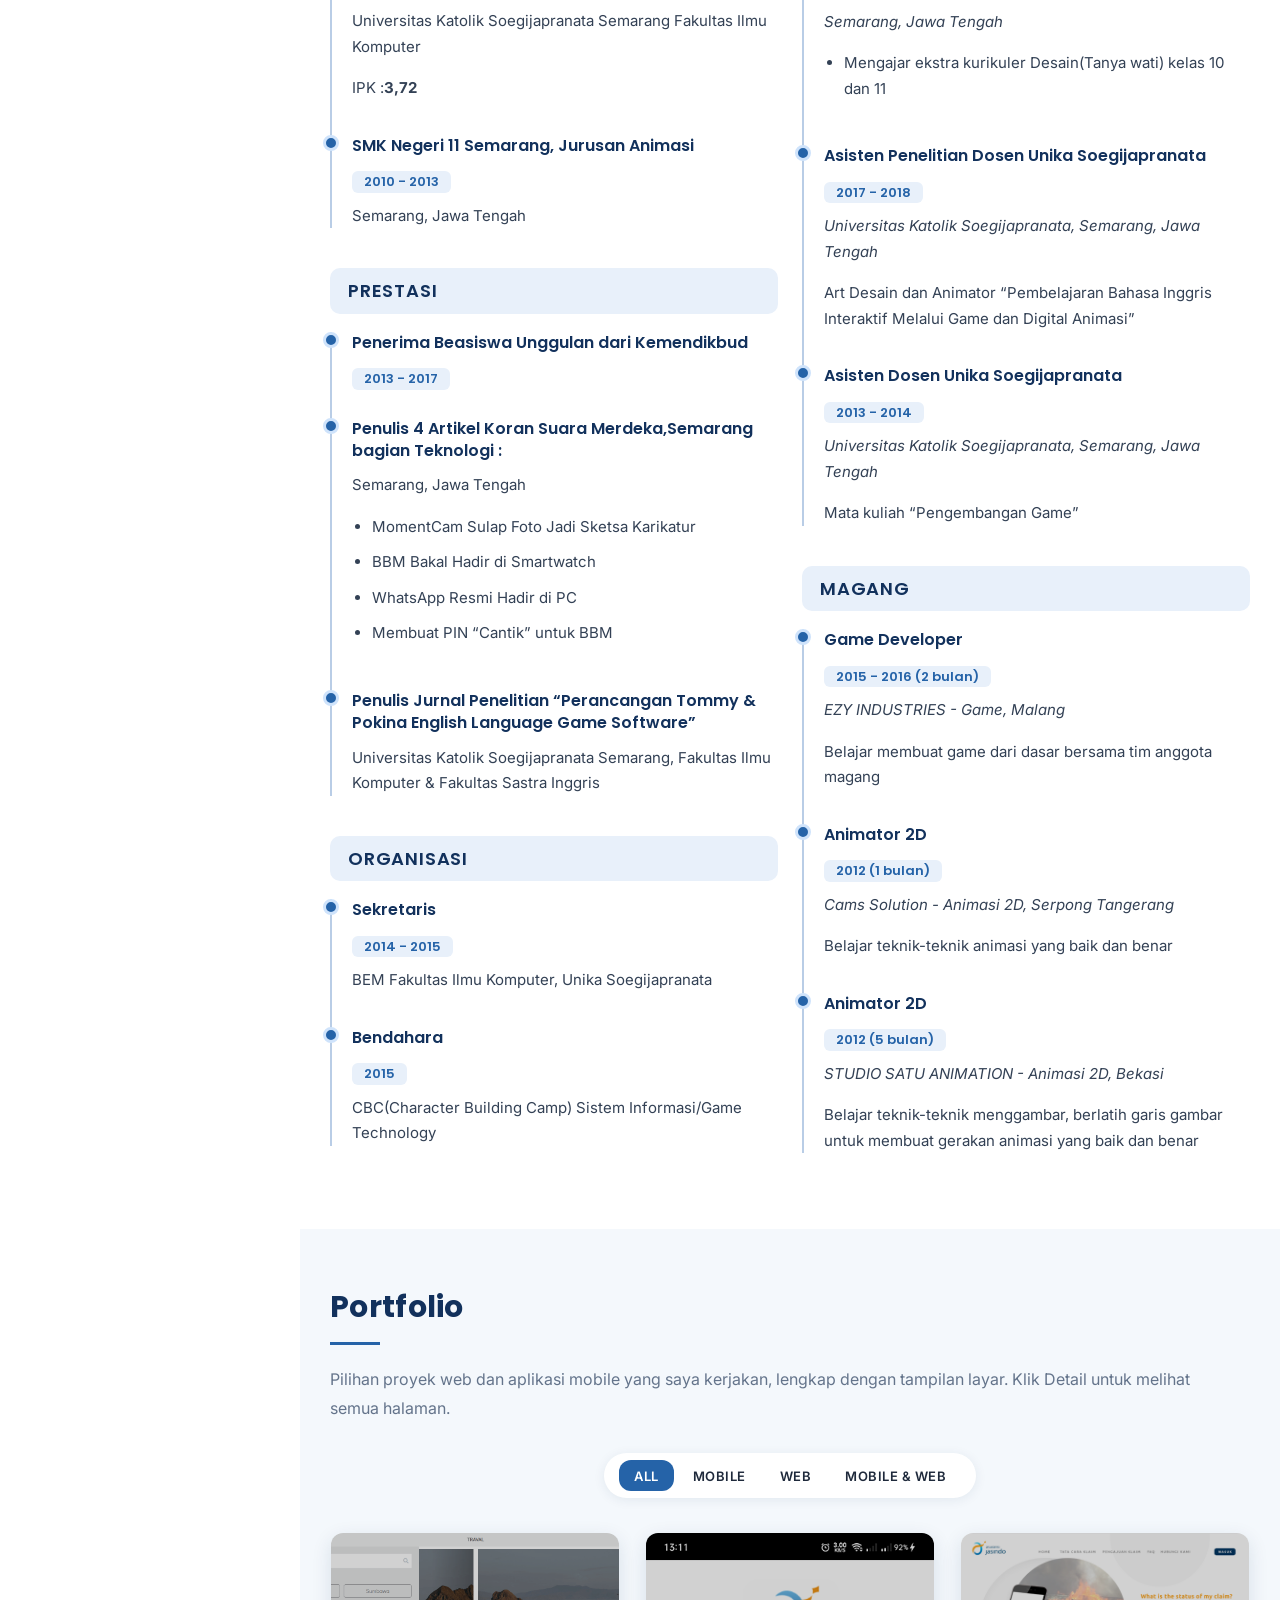
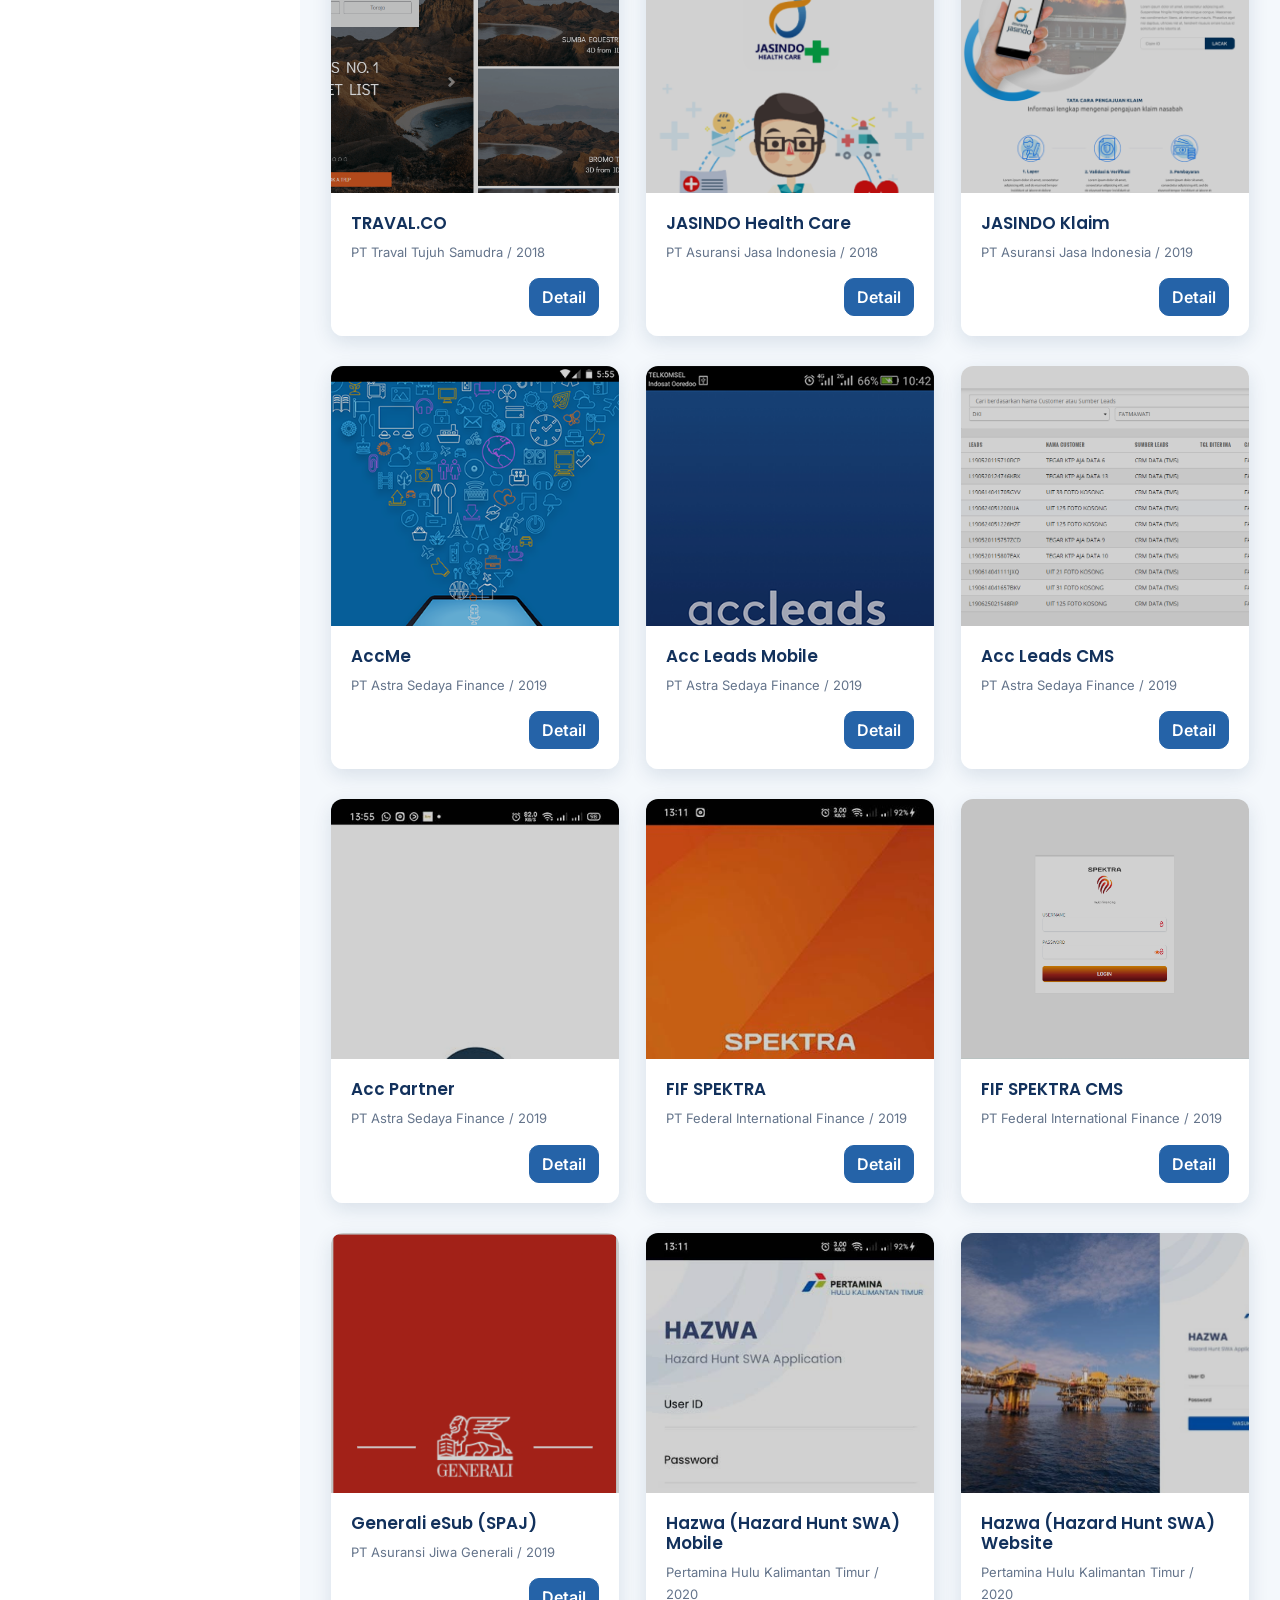
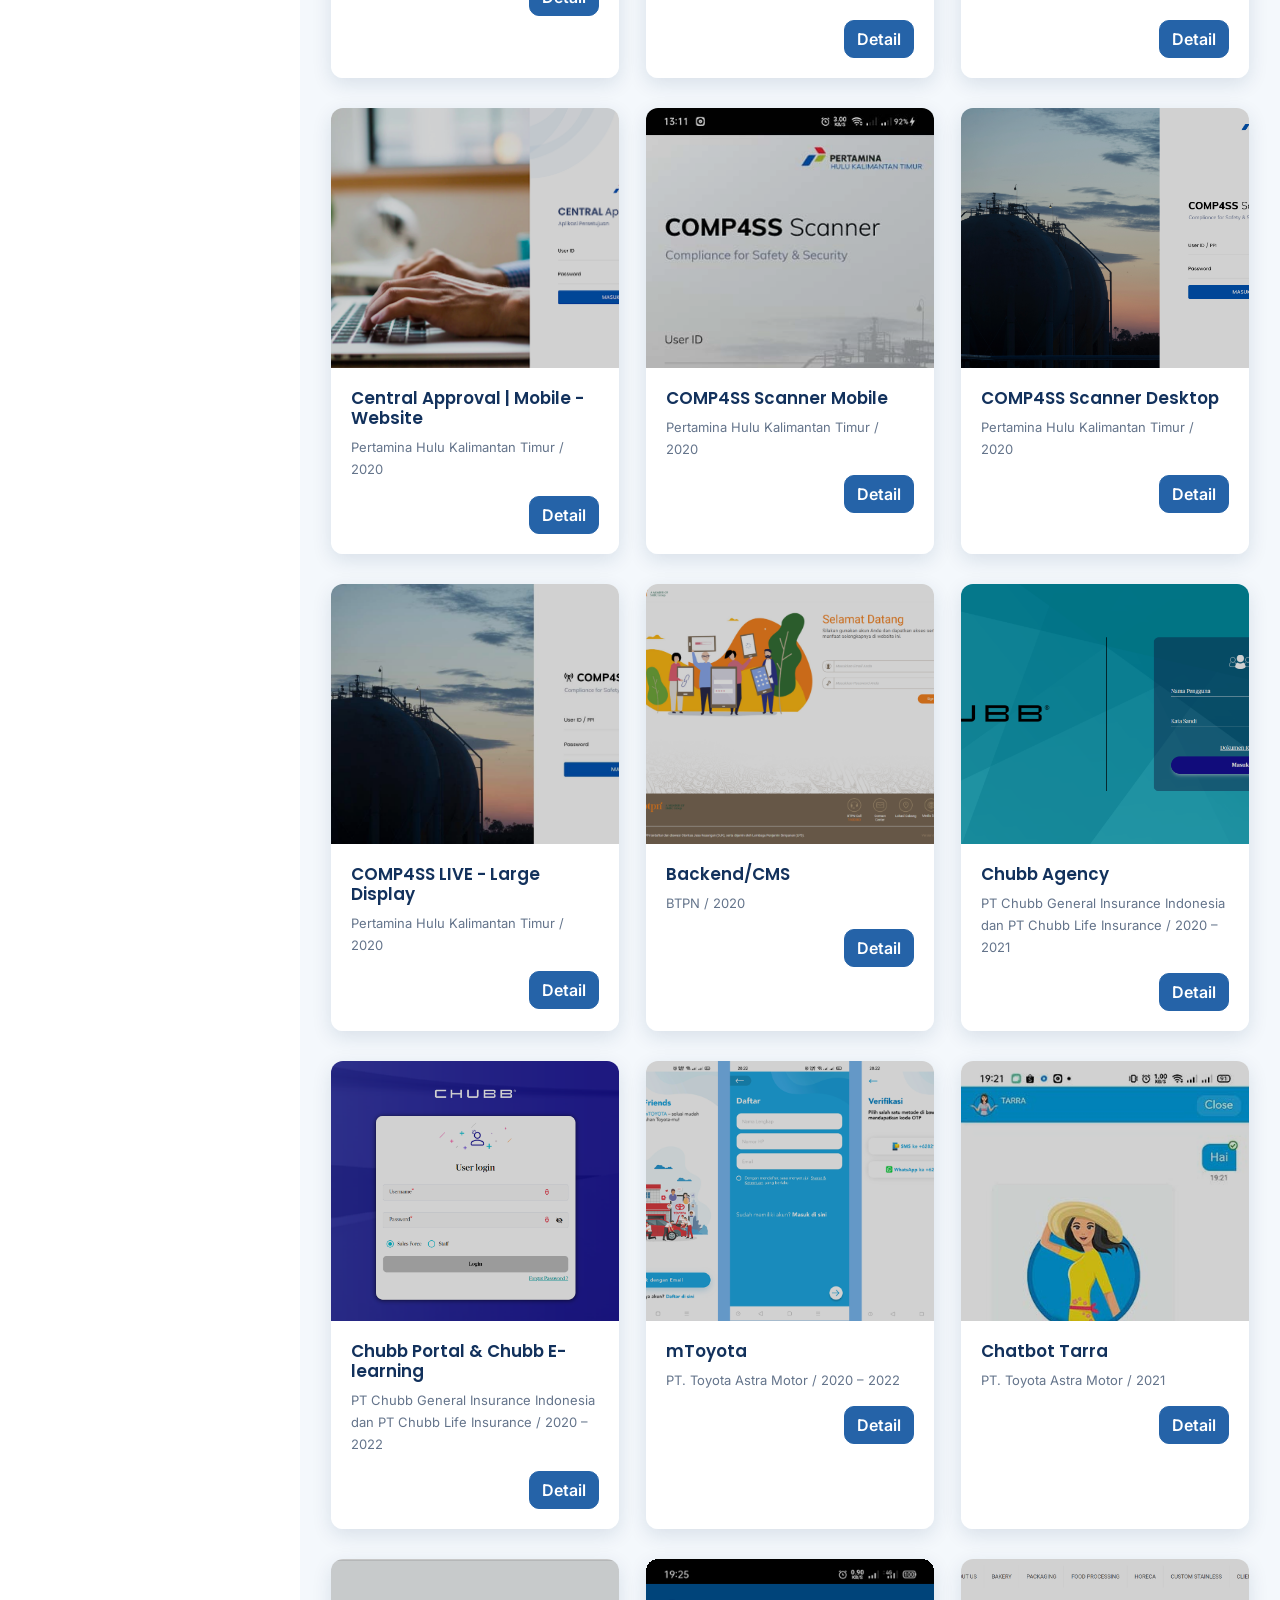
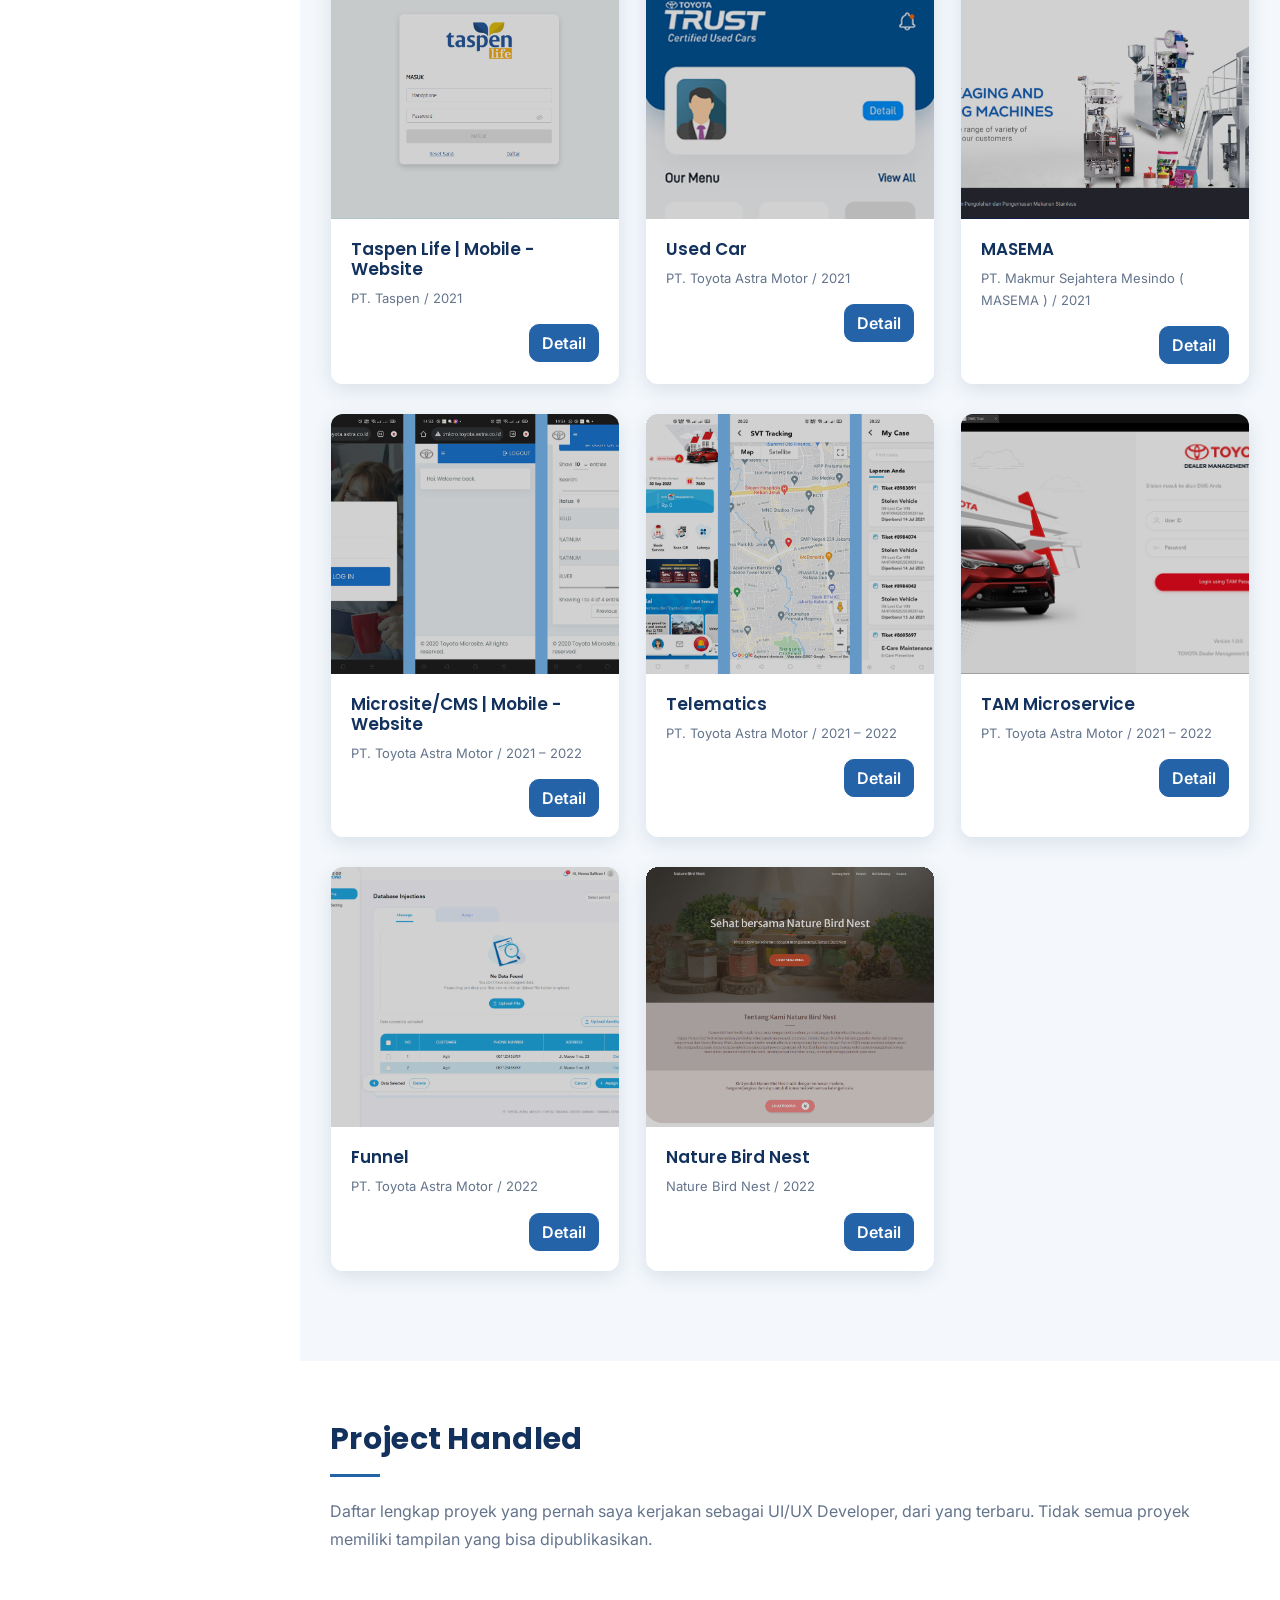
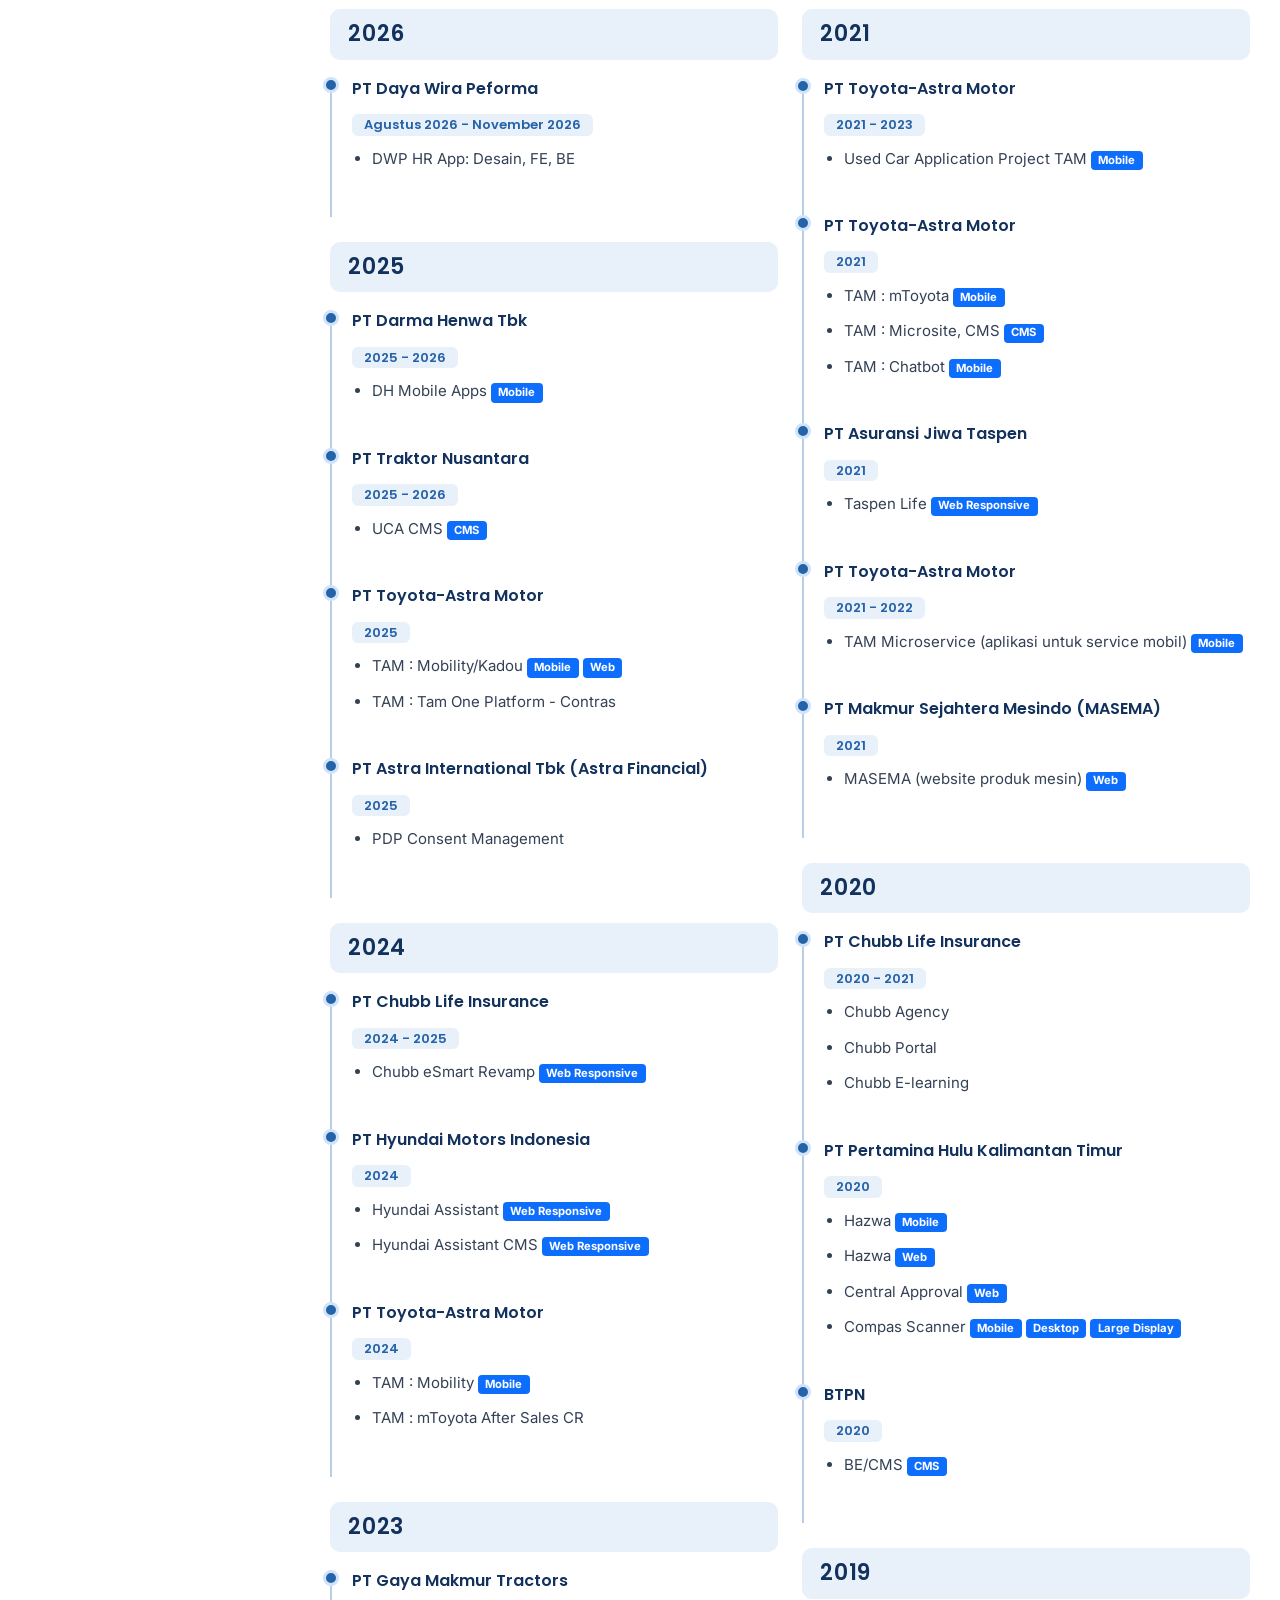
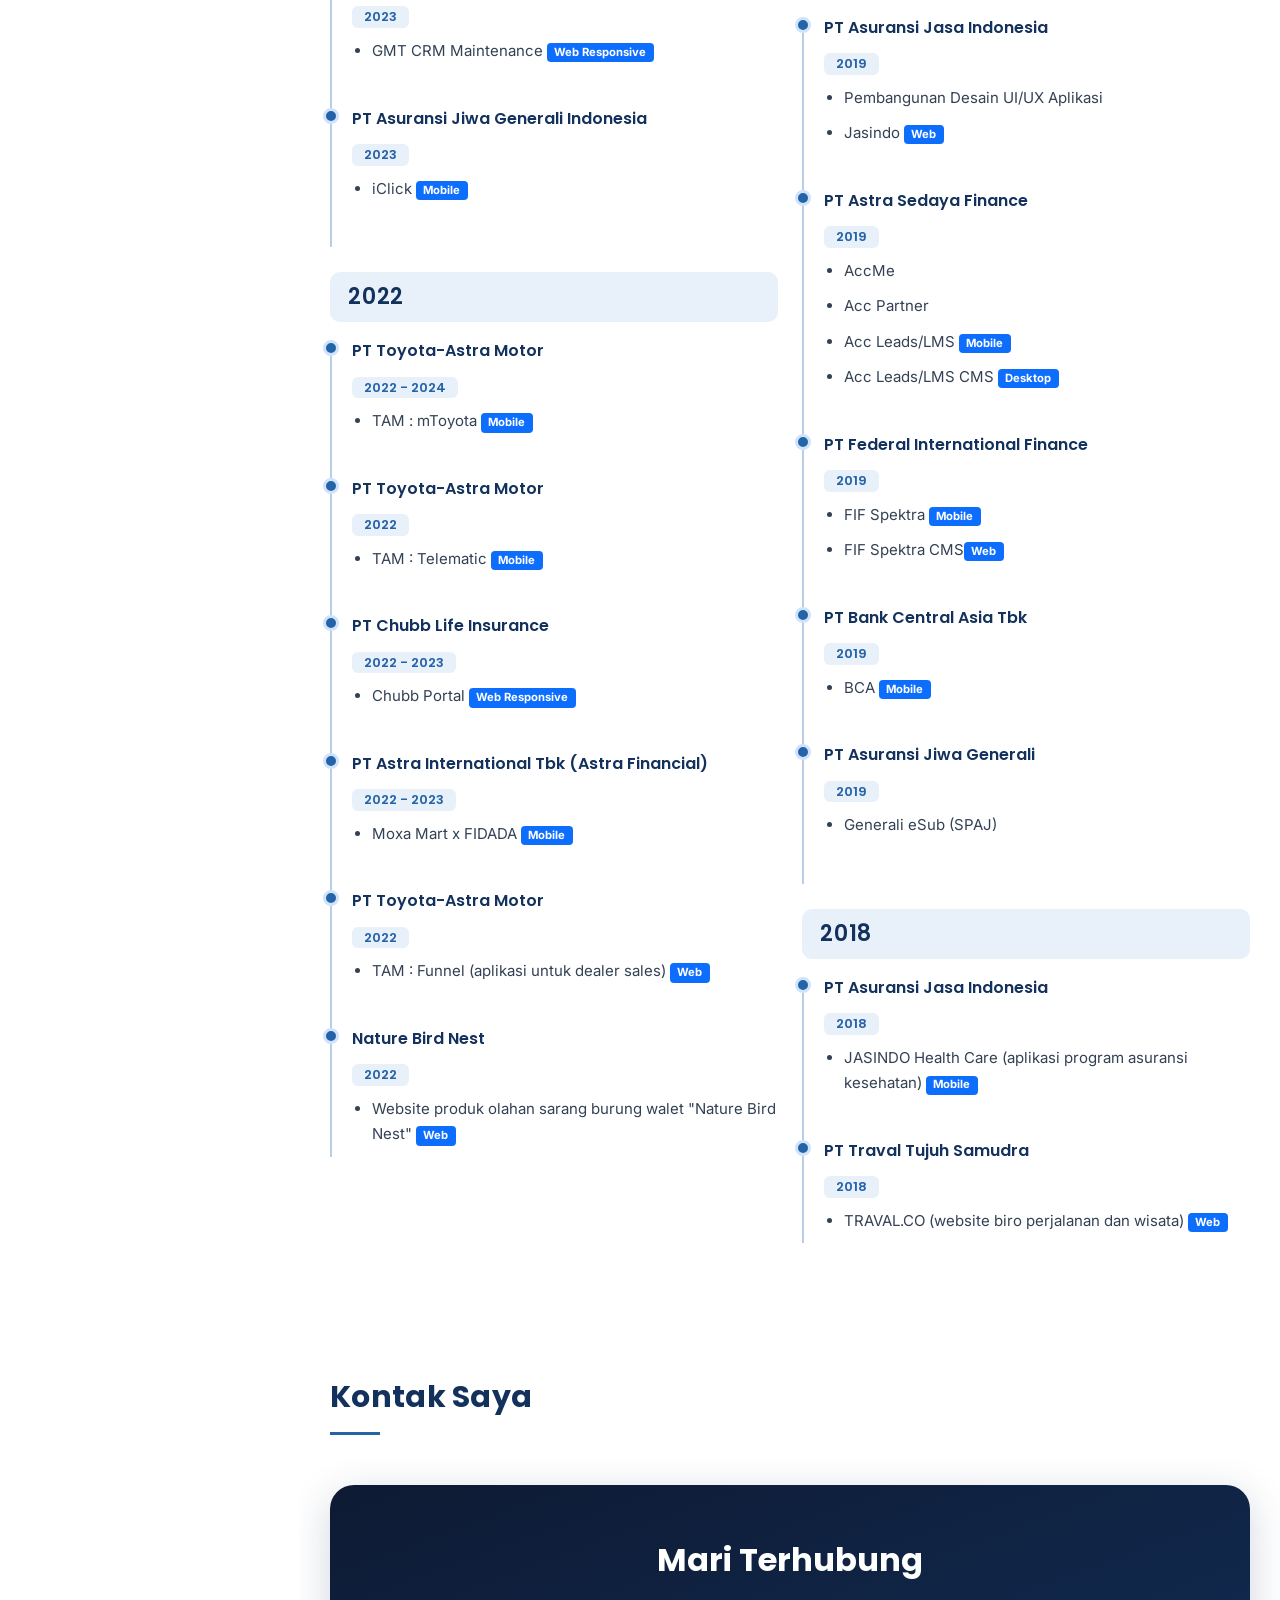
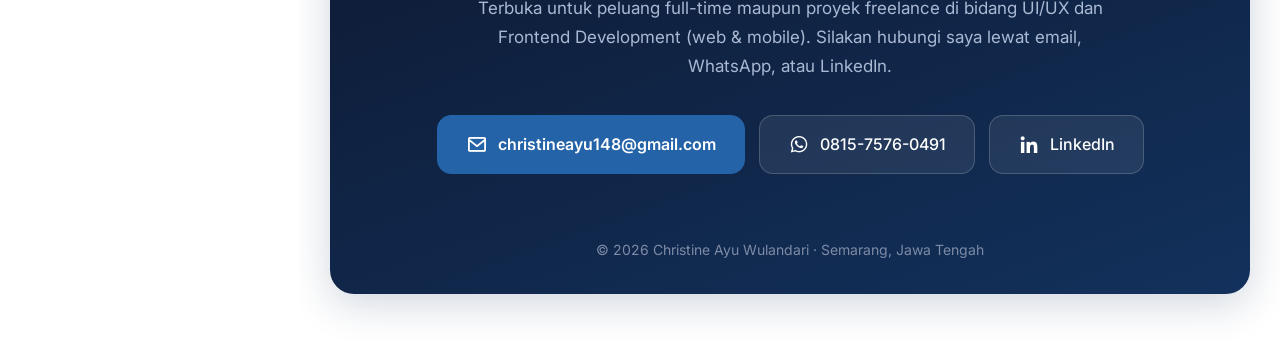
==== commit 07a02086: "Initial commit - CV Online lagi new#10" ====
--- a/index.html
+++ b/index.html
@@ -340,8 +340,7 @@
                 <p><em>PT. Ifabula Digital Kreasi, Jakarta Barat, DKI Jakarta</em></p>
                 <ul>
                   <li>Mengimplementasikan desain UI menjadi antarmuka web dan aplikasi mobile yang responsif (HTML, CSS, JavaScript, Angular, Ionic) untuk klien di industri asuransi, otomotif, keuangan, dan energi.</li>
-                  <li>Menyusun desain UI di Figma saat mockup belum tersedia.</li>
-                  <li>Berkolaborasi dengan tim developer, QA, dan klien dari tahap desain sampai rilis.</li>
+                  <li>Menyusun desain UI di Figma saat mockup belum tersedia.Berkolaborasi dengan tim developer, QA, dan klien dari tahap desain sampai rilis.</li>
                 </ul>
               </div>
 
